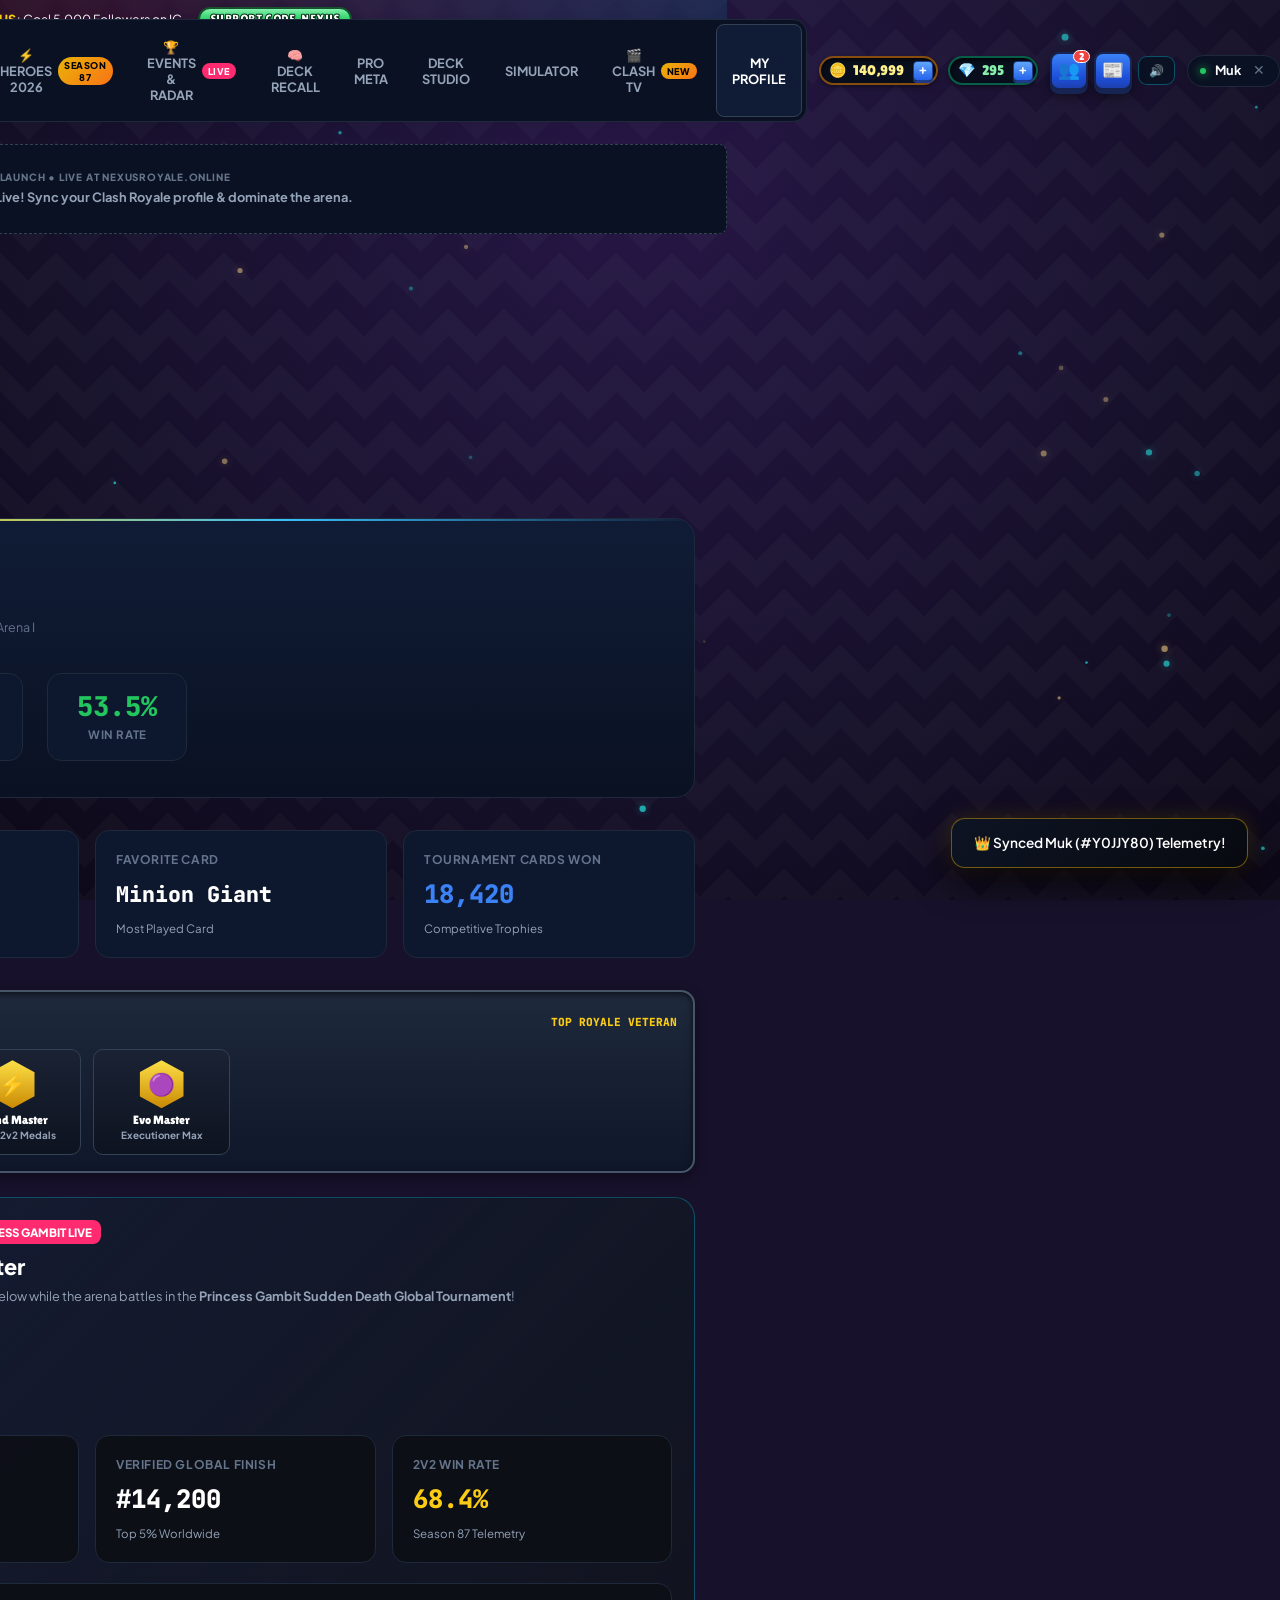
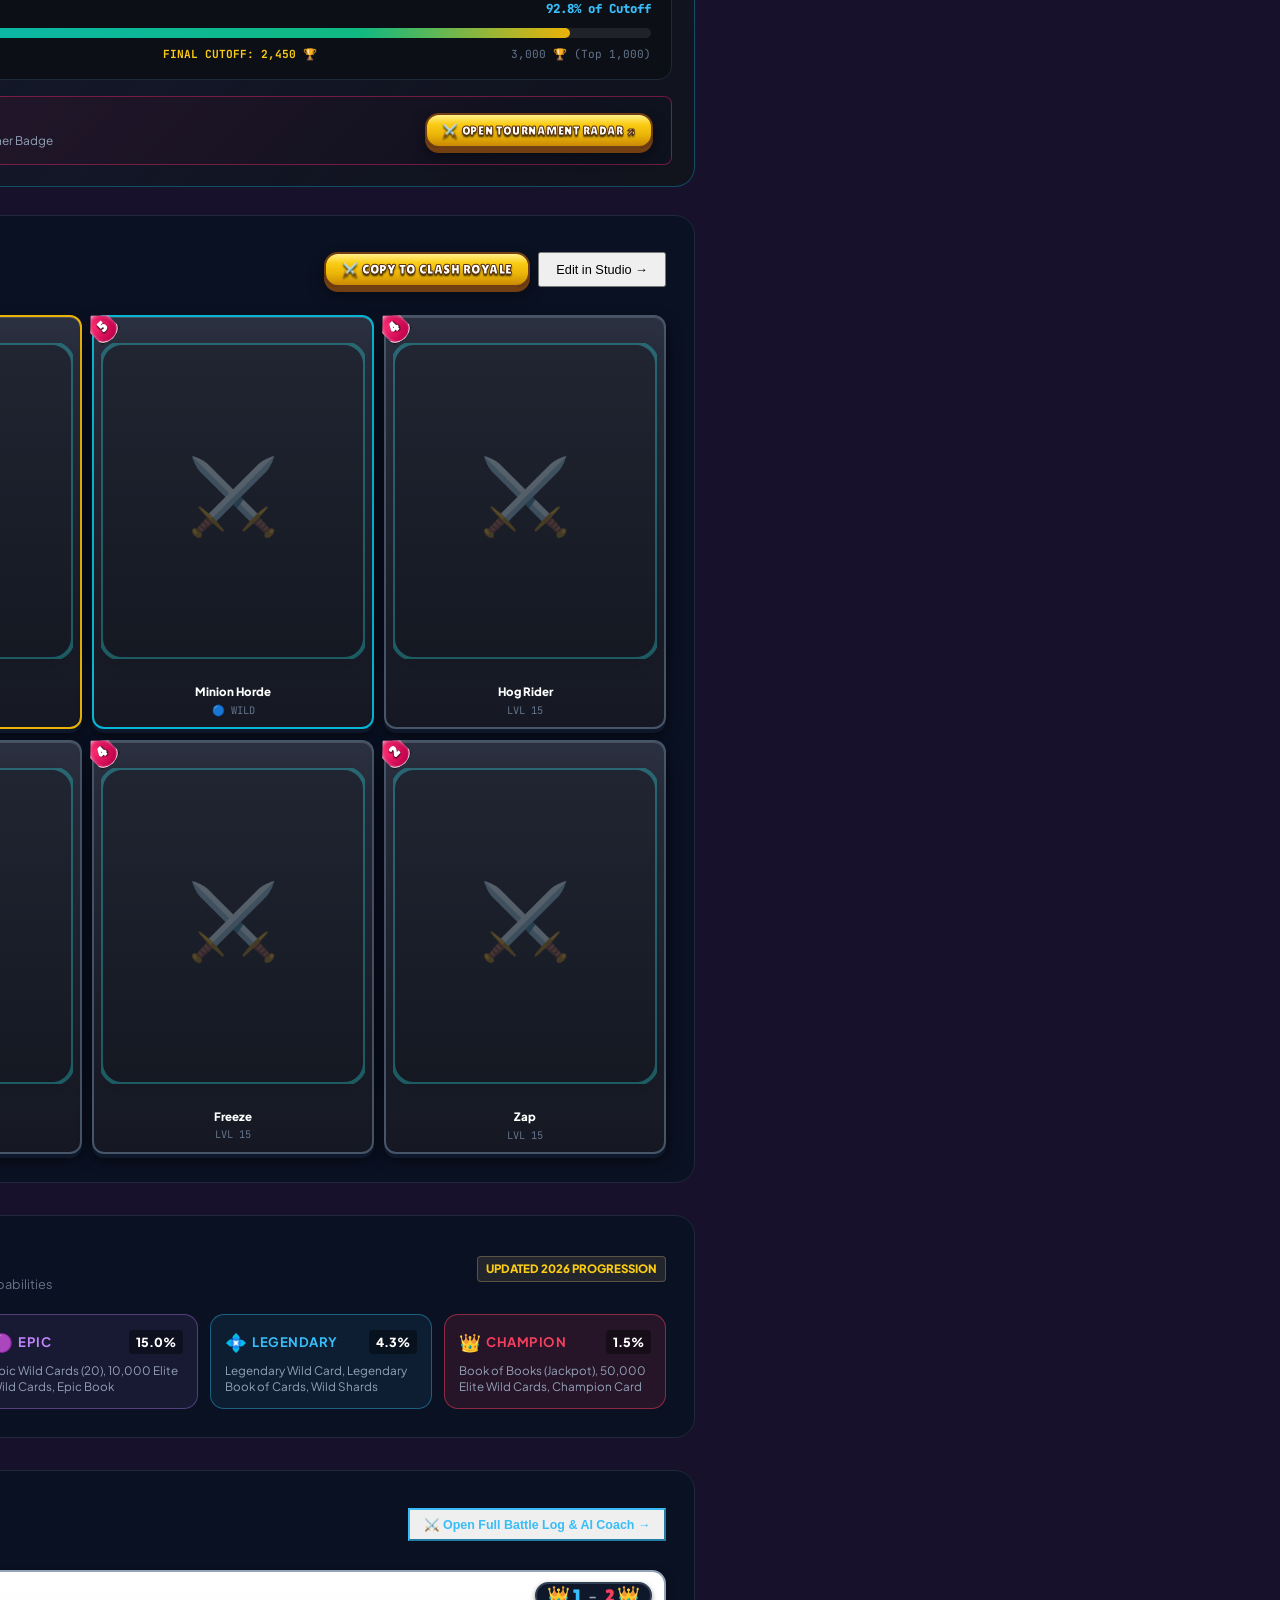
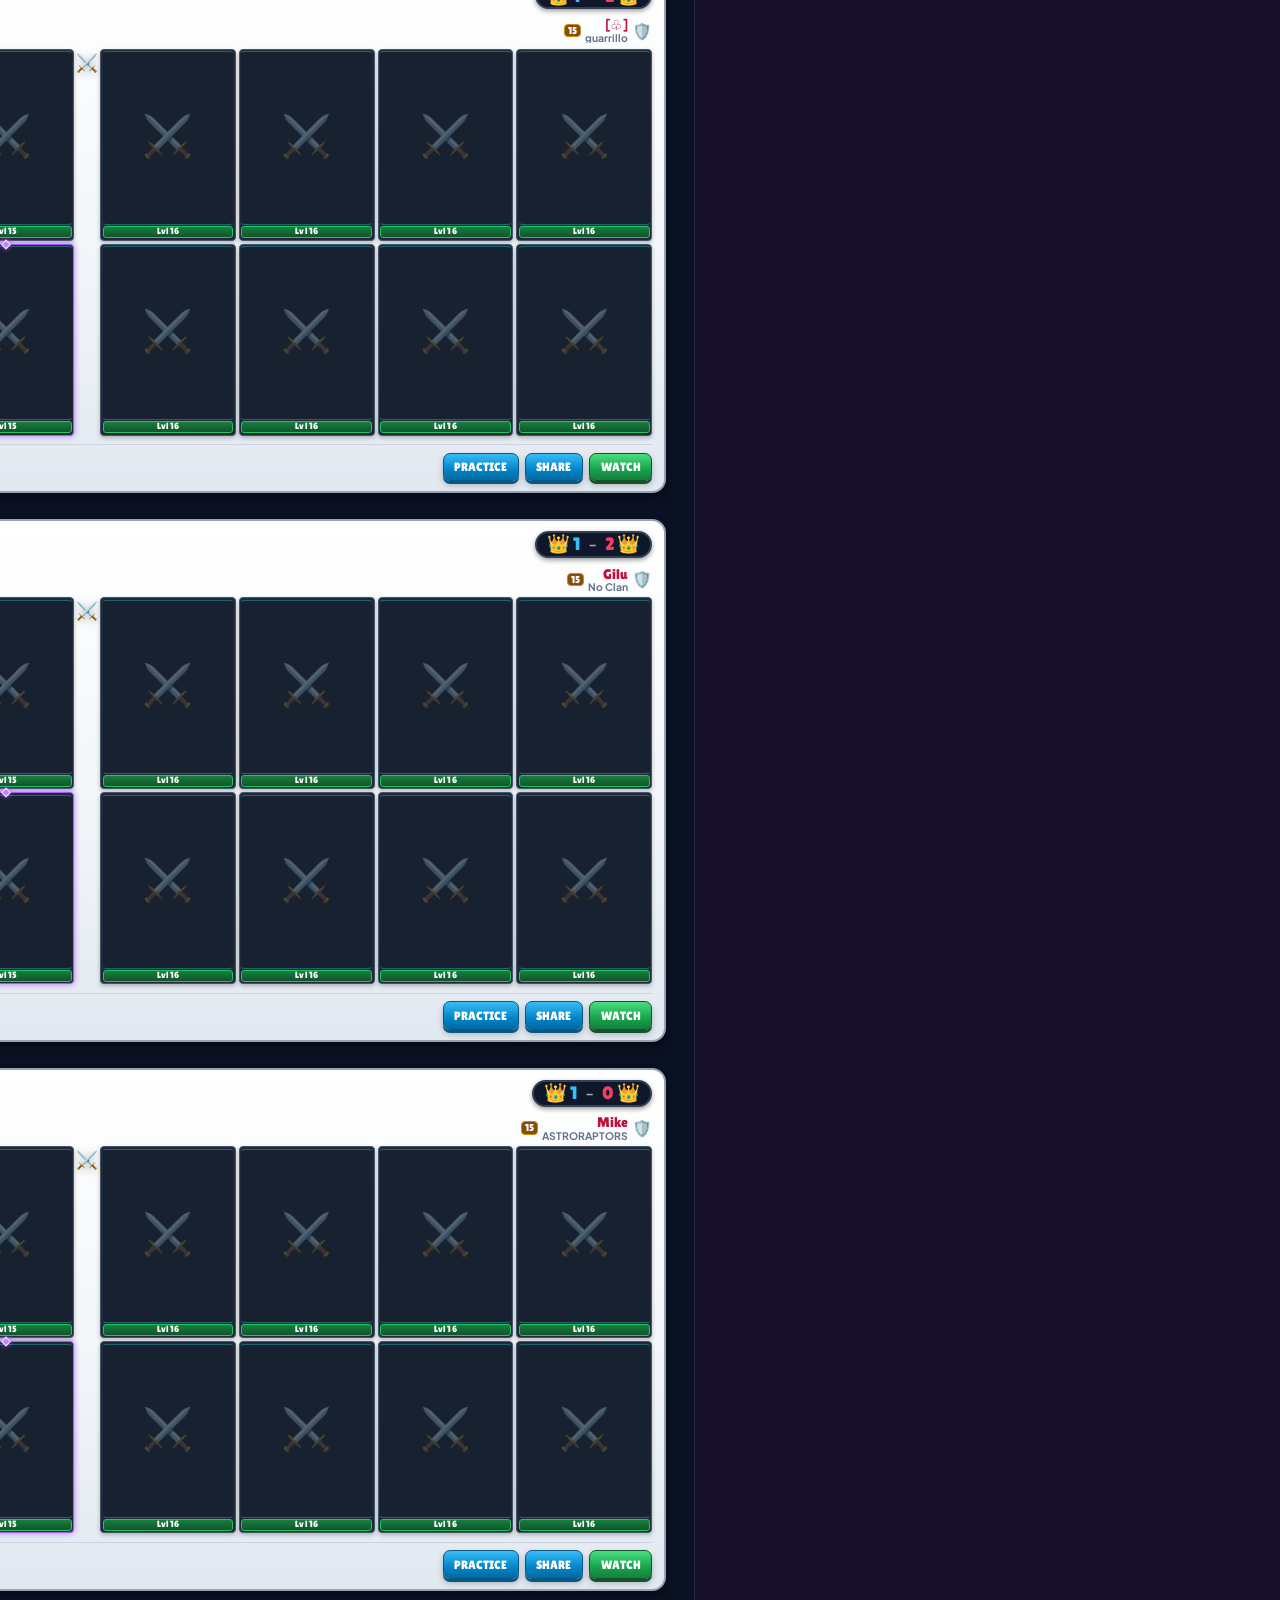
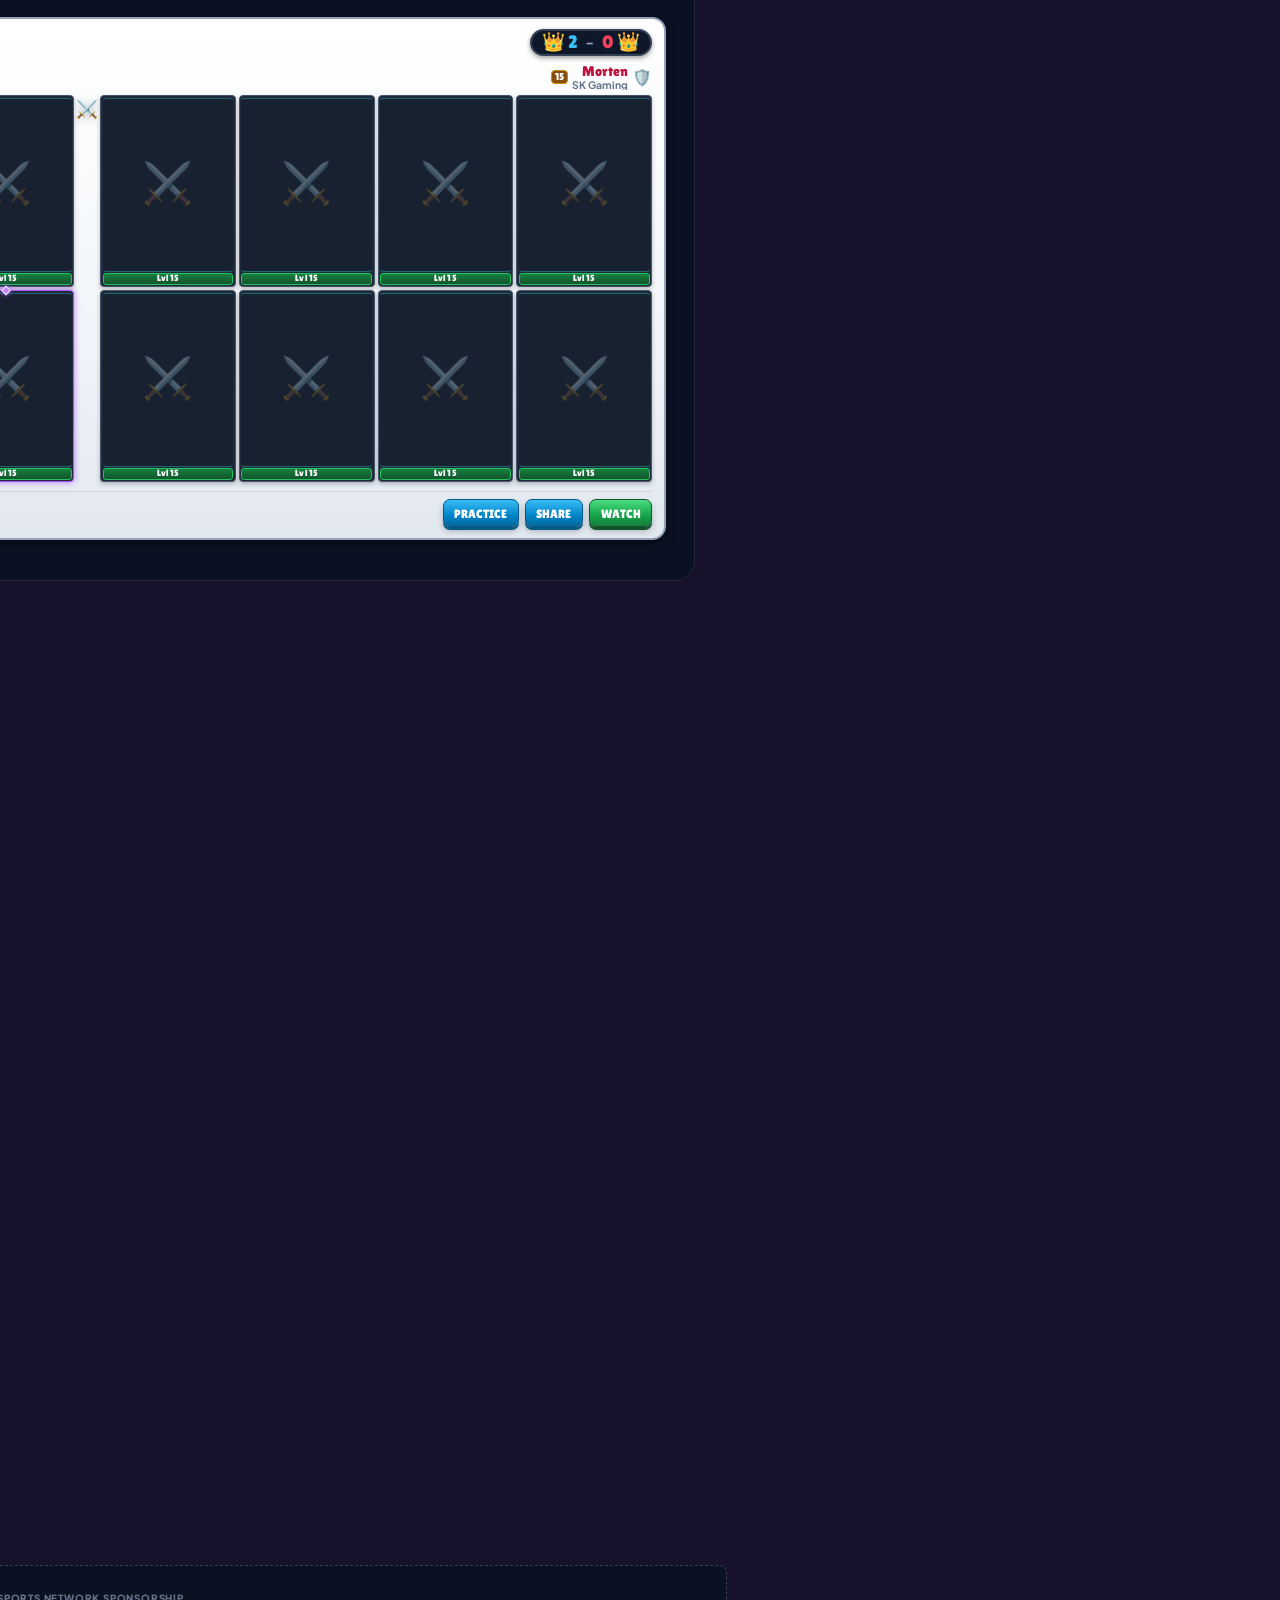
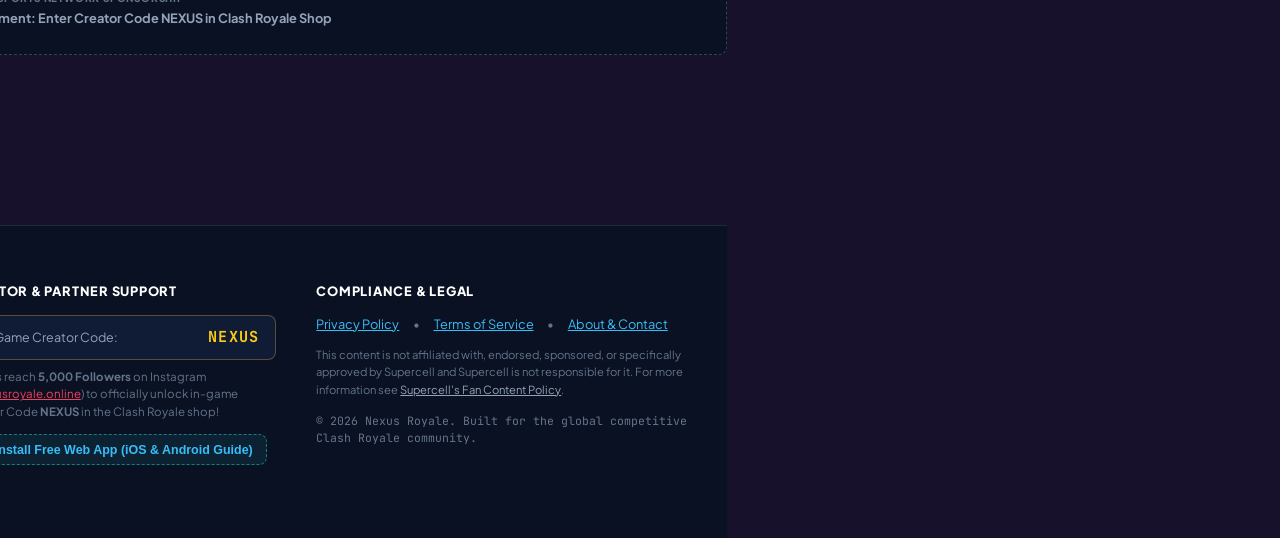
==== index.html @ fd47f488 "feat(events): update Season 87 post-2v2 league, live Princess Gambit Sudden Death tournament & Sept " ====
<!DOCTYPE html>
<html lang="en">
<head>
  <!-- ═══ Ezoic Privacy & Ad Scripts (must be first in <head>) ══════════════ -->
  <script data-cfasync="false" src="https://cmp.gatekeeperconsent.com/min.js"></script>
  <script data-cfasync="false" src="https://the.gatekeeperconsent.com/cmp.min.js"></script>
  <script async src="//www.ezojs.com/ezoic/sa.min.js"></script>
  <script>
    window.ezstandalone = window.ezstandalone || {};
    ezstandalone.cmd = ezstandalone.cmd || [];
  </script>
  <script src="//ezoicanalytics.com/analytics.js"></script>
  <!-- ═══════════════════════════════════════════════════════════════════════ -->

  <!-- Google Analytics 4 — G-M9Z694S6GT -->
  <script async src="https://www.googletagmanager.com/gtag/js?id=G-M9Z694S6GT"></script>
  <script>
    window.dataLayer = window.dataLayer || [];
    function gtag(){dataLayer.push(arguments);}
    gtag('js', new Date());
    gtag('config', 'G-M9Z694S6GT');
  </script>
  <!-- ─────────────────────────────────────────────────────────────────────── -->

  <meta charset="UTF-8">
  <meta name="viewport" content="width=device-width, initial-scale=1.0, maximum-scale=1.0, user-scalable=no, viewport-fit=cover">
  <title>Nexus Royale | Live Clash Royale Intelligence, 2026 Heroes & Esports Hub</title>
  <meta name="description" content="Nexus Royale is the pro Clash Royale intelligence platform. Direct Supercell live API sync, 2026 Heroes & Evolution slots, 1-tap in-game deck export, 2v2 League radar, and combat simulator.">
  <meta name="keywords" content="Clash Royale decks, best clash royale deck 2026, hero ice wizard, 2v2 clash royale, clash royale meta, copy deck clash royale, clash royale balance changes">
  <link rel="canonical" href="https://nexusroyale.online/">

  <!-- Open Graph & Social Cards -->
  <meta property="og:type" content="website">
  <meta property="og:url" content="https://nexusroyale.online/">
  <meta property="og:title" content="Nexus Royale | Pro Clash Royale Intelligence & Live Telemetry">
  <meta property="og:description" content="Direct Supercell API integration. Real-time career telemetry, 2026 Hero loadouts, 1-tap deck export, and competitive 2v2 radar.">
  <meta property="og:image" content="https://nexusroyale.online/nexus_crest_cyber.jpg">
  <meta name="twitter:card" content="summary_large_image">
  <meta name="twitter:title" content="Nexus Royale | Pro Clash Royale Intelligence">
  <meta name="twitter:description" content="Direct Supercell API telemetry, 2026 Hero abilities, and 1-tap deck exports.">
  <meta name="twitter:image" content="https://nexusroyale.online/nexus_crest_cyber.jpg">

  <!-- AI Crawler & LLM Metadata -->
  <link rel="help" href="https://nexusroyale.online/llms.txt" title="LLM Documentation">

  <!-- JSON-LD Structured Data for Google & AI Search Engines -->
  <script type="application/ld+json">
  {
    "@context": "https://schema.org",
    "@graph": [
      {
        "@type": "SoftwareApplication",
        "@id": "https://nexusroyale.online/#app",
        "name": "Nexus Royale",
        "url": "https://nexusroyale.online",
        "applicationCategory": "GameApplication",
        "operatingSystem": "iOS, Android, Windows, macOS, Web",
        "description": "Pro Clash Royale esports intelligence, direct Supercell API telemetry, 1-tap deck export, and 2026 Heroes meta analytics.",
        "offers": {
          "@type": "Offer",
          "price": "0",
          "priceCurrency": "USD"
        },
        "author": {
          "@type": "Organization",
          "name": "Nexus Royale",
          "url": "https://nexusroyale.online"
        }
      },
      {
        "@type": "WebSite",
        "@id": "https://nexusroyale.online/#website",
        "url": "https://nexusroyale.online",
        "name": "Nexus Royale",
        "description": "Live Clash Royale Intelligence, 2026 Heroes & Esports Hub"
      },
      {
        "@type": "FAQPage",
        "@id": "https://nexusroyale.online/#faq",
        "mainEntity": [
          {
            "@type": "Question",
            "name": "What is the best Clash Royale deck for Season 87?",
            "acceptedAnswer": {
              "@type": "Answer",
              "text": "The top-performing deck in Season 87 is the Hero Ice Wizard PEKKA Control deck piloted by Mohamed Light, holding a 58.6% win rate on the global Ultimate Champion leaderboard. It features Evo PEKKA, Hero Ice Wizard with 1-Elixir Frost Surge, and Wild Slot Knight."
            }
          },
          {
            "@type": "Question",
            "name": "How do you copy decks directly into Clash Royale?",
            "acceptedAnswer": {
              "@type": "Answer",
              "text": "Nexus Royale generates official Supercell deep links (clashroyale://copyDeck?deck=...). Clicking 'Copy to Clash Royale' on any deck launches the mobile game and slots the 8 cards directly into your chosen battle deck."
            }
          },
          {
            "@type": "Question",
            "name": "How do 2026 Hero slots and Evolution slots work?",
            "acceptedAnswer": {
              "@type": "Answer",
              "text": "Modern Clash Royale features 3 special deck slots: Slot 1 is dedicated to Evolution cards, Slot 2 is dedicated to Heroes with single-use deployable abilities, and Slot 3 is a flexible Wild Slot hosting either a 2nd Evolution or a 2nd Hero/Champion."
            }
          },
          {
            "@type": "Question",
            "name": "What are the Lucky Drop odds in Clash Royale?",
            "acceptedAnswer": {
              "@type": "Answer",
              "text": "Daily Lucky Drops have official upgrade odds of: Common 51.2%, Rare 28.0%, Epic 15.0%, Legendary 4.3%, and Champion 1.5% (which can award the Book of Books jackpot or 50,000 Elite Wild Cards)."
            }
          }
        ]
      }
    ]
  }
  </script>
  
  <!-- PWA & Mobile Web App Meta Tags -->
  <link rel="manifest" href="manifest.json">
  <meta name="mobile-web-app-capable" content="yes">
  <meta name="apple-mobile-web-app-capable" content="yes">
  <meta name="apple-mobile-web-app-status-bar-style" content="black-translucent">
  <meta name="apple-mobile-web-app-title" content="Nexus Royale">
  <meta name="application-name" content="Nexus Royale">
  <meta name="theme-color" content="#080A10">
  <meta name="msapplication-navbutton-color" content="#080A10">

  <!-- Icons -->
  <link rel="icon" type="image/png" sizes="192x192" href="icon-192.png">
  <link rel="icon" type="image/png" sizes="512x512" href="icon-512.png">
  <link rel="apple-touch-icon" sizes="180x180" href="apple-touch-icon.png">
  <link rel="shortcut icon" href="nexus_crest_cyber.jpg">

  <link rel="stylesheet" href="styles.css?v=20260918_cr_interfaceingame">
</head>
<body>

  <!-- Background Particle Canvas for Floating Elixir Droplets & Spark FX -->
  <canvas id="particles-canvas"></canvas>

  <!-- 1. Creator Code Monetization Banner -->
  <div class="creator-code-bar" id="creator-code-banner">
    <div class="creator-code-text">
      <span>💎 Road to Creator Code <span class="creator-highlight">NEXUS</span>: Goal 5,000 Followers on IG</span>
    </div>
    <button type="button" class="btn-copy-code" id="btn-copy-creator-code" title="View Creator Code Goal & Status">
      <span>SUPPORT CODE</span>
      <strong>NEXUS</strong>
    </button>
  </div>

  <!-- 2. Authentic Clash Royale In-Game Top Navigation Bar (1:1 with Client) -->
  <header class="top-nav cr-in-game-bar">
    <div class="brand-group" id="btn-brand">
      <div class="cr-trophy-cluster" id="top-trophy-btn" title="Seasonal Trophy Road & Rank">
        <div class="cr-ribbon-badge">👑</div>
        <div class="cr-trophy-number-pill" id="top-trophy-count">14,030</div>
      </div>
      <div class="brand-symbol">
        <img src="nexus_crest_cyber.jpg" alt="Nexus Royale Crest" class="brand-crest-img">
      </div>
      <div class="brand-text">NEXUS ROYALE</div>
    </div>

    <!-- Navigation Tabs -->
    <nav class="nav-links" id="main-nav-links">
      <a href="radar.html" target="_blank" class="nav-btn live-radar-top-btn" style="background: linear-gradient(180deg, #fde047 0%, #ca8a04 100%); color: #451a03; border: 1.5px solid #fff; box-shadow: 0 0 10px rgba(253, 224, 71, 0.5); text-decoration: none; font-weight: 900; display: inline-flex; align-items: center; gap: 0.35rem;">⚡ LIVE CO-PILOT <span class="hot-tag" style="background: #ff2a70; color: #fff;">RADAR</span></a>
      <button class="nav-btn" data-tab="battles" id="nav-btn-battles">⚔️ BATTLE LOG <span class="hot-tag">AI COACH</span></button>
      <button class="nav-btn" data-tab="heroes">⚡ HEROES 2026 <span class="hot-tag">SEASON 87</span></button>
      <button class="nav-btn" data-tab="radar" id="nav-btn-radar">🏆 EVENTS & RADAR <span class="hot-tag" style="background: #ff2a70; color: #fff;">LIVE</span></button>
      <button class="nav-btn" data-tab="recall">🧠 DECK RECALL</button>
      <button class="nav-btn" data-tab="meta">PRO META</button>
      <button class="nav-btn" data-tab="studio">DECK STUDIO</button>
      <button class="nav-btn" data-tab="simulator">SIMULATOR</button>
      <button class="nav-btn" data-tab="videos">🎬 CLASH TV <span class="hot-tag">NEW</span></button>
      <button class="nav-btn active" data-tab="account" id="nav-btn-account" style="display: none;">MY PROFILE</button>
    </nav>

    <!-- In-Game Currency Status Bar & Nav Actions (1:1 with Game Screenshots) -->
    <div class="nav-actions">
      <!-- Mobile Quick Access Live Co-Pilot Radar Button -->
      <a href="radar.html" class="cr-mobile-radar-btn" title="Open Live Second-Screen Co-Pilot Radar">
        ⚡ RADAR
      </a>

      <!-- Currency Status Pills -->
      <div class="cr-status-bar" id="cr-status-bar">
        <div class="cr-currency-pill gold" title="Live Gold Reserve">
          🪙 <span id="top-gold-count">140 999</span>
          <span class="cr-blue-plus">+</span>
        </div>
        <div class="cr-currency-pill gem" title="Clash Gems">
          💎 <span id="top-gem-count">295</span>
          <span class="cr-blue-plus">+</span>
        </div>
      </div>

      <!-- In-Game Utility Buttons Cluster (Screenshot 2: Friends, News, Menu) -->
      <div class="cr-util-cluster">
        <button type="button" class="cr-square-btn" id="btn-friends-nav" title="Social & Clan Radar" onclick="App.showView('radar'); App.updateNavButtons('radar');">
          👥<span class="badge-counter">2</span>
        </button>
        <button type="button" class="cr-square-btn" id="btn-news-nav" title="Clash TV & News" onclick="App.showView('videos'); App.updateNavButtons('videos');">
          📰
        </button>
        <button type="button" class="audio-toggle-btn on" id="btn-toggle-audio" title="Toggle Web Audio SFX" style="border-radius: 9px; padding: 0.4rem 0.6rem;">
          <span id="audio-icon">🔊</span>
        </button>
      </div>

      <div class="player-status-chip" id="user-status-chip" style="display: none;">
        <span class="status-dot"></span>
        <span id="chip-player-name">Muk</span>
        <button class="btn-switch-user" id="btn-switch-account" title="Switch Account">✕</button>
      </div>
    </div>
  </header>

  <!-- Top Esports Programmatic Ad Slot (NitroPay / Playwire 728x90) -->
  <div class="ad-slot-leaderboard">
    <div class="ad-label">Official Launch • Live at nexusroyale.online</div>
    <div class="ad-content-box">⚡ Nexus Royale is Officially Live! Sync your Clash Royale profile & dominate the arena.</div>
  </div>

  <!-- Main Application Canvas --\>
  <!-- ── Ezoic Ad: Top of Page ───────────────────────────────────────────── -->
  <div style="text-align:center;min-height:90px;margin:0 auto 0.5rem;">
    <script>
      ezstandalone.cmd.push(function () { ezstandalone.showAds({}); });
    </script>
  </div>
  <!-- ───────────────────────────────────────────────────────────────────── -->
  <main class="main-canvas">

    <!-- ======================================================== -->
    <!-- 1. HERO GATEWAY (3D INTERACTIVE CARD STAGE)              -->
    <!-- ======================================================== -->
    <section id="view-gateway">
      <div class="gateway-hero-layout">
        
        <!-- Left Hero Input Column -->
        <div class="gateway-hero-left">
          <div class="hero-pill-badge">⚡ OFFICIALLY LAUNCHED • Supercell Telemetry Gateway Live</div>
          <h1 class="hero-title">SYNC YOUR ROYALE IDENTITY.</h1>
          <p class="hero-sub">
            Direct real-time telemetry link into Supercell live servers. Inspect your actual career records, 2026 Hero & Evolution slots, active battle deck, 2v2 League ratings, and match history.
          </p>

          <!-- VIP Instant 1-Click Login -->
          <div class="vip-quick-connect-banner">
            <div class="vip-avatar">
              <img src="nexus_crest_cyber.jpg" alt="Nexus Royale Crest" class="vip-crest-img">
            </div>
            <div class="vip-info">
              <div class="vip-tag-row">
                <span class="vip-badge">VERIFIED CEO</span>
                <span class="vip-tag-text">#Y0JJY80</span>
              </div>
              <div class="vip-name">Muk • 14,000 🏆 <span class="vip-clan">(The Darkness)</span></div>
            </div>
            <button type="button" class="btn-vip-login" id="btn-quick-login-muk">
              <span>⚡ 1-Click Instant Login</span>
            </button>
          </div>

          <div style="font-size: 0.75rem; color: var(--text-muted); font-weight: 700; text-transform: uppercase; letter-spacing: 0.05em; margin-bottom: 0.6rem;">
            Or Connect Any Custom Player Tag:
          </div>

          <form id="search-form" class="tag-search-form">
            <span class="tag-prefix">#</span>
            <input type="text" id="input-tag" class="tag-input" placeholder="Y0JJY80" maxlength="12" required autofocus>
            <button type="submit" class="btn-primary-action" id="btn-sync">
              <span id="btn-sync-text">Sync Account</span>
            </button>
          </form>
          <div id="search-error" class="search-feedback-msg"></div>

          <!-- Quick Verified Active Player Tags -->
          <div class="verified-tags-box">
            <span class="verified-label">Quick Test Verified Accounts:</span>
            <div class="verified-pills-row">
              <button type="button" class="tag-pill-btn" data-tag="Y0JJY80">👑 Muk (#Y0JJY80) • 14,000 🏆</button>
              <button type="button" class="tag-pill-btn" data-tag="8UQP9G0">🏆 Mohamed Light (#8UQP9G0)</button>
              <button type="button" class="tag-pill-btn" data-tag="9R9UPGJCC">⚡ K3NGSL3Y (#9R9UPGJCC)</button>
              <button type="button" class="tag-pill-btn" data-tag="GLUJCQ9L">🛡️ JovanePJY (#GLUJCQ9L)</button>
            </div>
          </div>
        </div>

        <!-- Right: Interactive 3D Card Stage (Featuring 2026 Heroes!) -->
        <div class="card-stage-container">
          <div class="floating-hero-card" id="interactive-hero-card">
            <div class="card-stage-header">
              <div class="hero-card-elixir" id="stage-card-elixir">3</div>
              <div class="hero-card-rarity-pill" id="stage-card-rarity" style="background: rgba(234, 179, 8, 0.2); color: #facc15; border: 1px solid #eab308;">S-Tier Hero</div>
            </div>

            <div class="hero-card-img-wrap">
              <img id="stage-card-img" src="https://api-assets.clashroyale.com/cardheroes/300/W3dkw0HTw9n1jB-zbknY2w3wHuyuLxSRIAV5fUT1SEY.png" alt="Hero Ice Wizard" class="hero-card-img">
            </div>

            <div class="hero-card-footer">
              <div class="hero-card-title" id="stage-card-name">Hero Ice Wizard</div>
              <div class="hero-card-mechanic" id="stage-card-desc">❄️ Frost Surge (1⚡ Single-Use): 360° Blizzard Nova slows hitspeed 65%</div>
            </div>
          </div>

          <!-- Quick Switcher to Preview Latest 2026 Meta Heroes -->
          <div class="card-stage-switcher">
            <button type="button" class="stage-switch-pill active" data-showcase="icewizard">❄️ Hero Ice Wizard</button>
            <button type="button" class="stage-switch-pill" data-showcase="knight">🛡️ Hero Knight</button>
            <button type="button" class="stage-switch-pill" data-showcase="valkyrie">🌪️ Hero Valkyrie</button>
            <button type="button" class="stage-switch-pill" data-showcase="bossbandit">⚔️ Boss Bandit</button>
            <button type="button" class="stage-switch-pill" data-showcase="goblinstein">⚡ Goblinstein</button>
          </div>
        </div>

      </div>
    </section>
    <!-- ── Ezoic Ad Slot ────────────────────────────────────────────────────── -->
    <div style="text-align:center;min-height:90px;margin:1rem auto;">
      <script>
        ezstandalone.cmd.push(function () { ezstandalone.showAds({}); });
      </script>
    </div>
    <!-- ────────────────────────────────────────────────────────────────────── -->

    <!-- ======================================================== -->
    <!-- 2. PLAYER PROFILE & LIVE DASHBOARD                       -->
    <!-- ======================================================== -->
    <section id="view-account" style="display: none;">
      
      <!-- Player Hero Card -->
      <div class="player-hero-card">
        <div class="player-identity-left">
          <div class="player-avatar-shield">👑</div>
          <div>
            <h1 class="player-name-h1" id="profile-name">Muk</h1>
            <div class="player-meta-badges">
              <span class="tag-badge" id="profile-tag">#Y0JJY80</span>
              <span class="clan-badge">Clan: <strong id="profile-clan" style="color: #fff;">The Darkness</strong></span>
              <span class="level-badge" id="profile-level">LEVEL 81</span>
              <span id="profile-arena" style="font-size: 0.78rem; color: var(--text-muted);">Spirit Square</span>
            </div>
          </div>
        </div>

        <div class="player-stats-right">
          <div class="stat-metric-cell">
            <div class="stat-cell-val" id="profile-trophies" style="color: var(--gold);">14,030</div>
            <div class="stat-cell-label">Seasonal Trophies</div>
          </div>
          <div class="stat-metric-cell">
            <div class="stat-cell-val" id="profile-2v2-trophies" style="color: var(--cyan);">2,216</div>
            <div class="stat-cell-label">2v2 League 🏆</div>
          </div>
          <div class="stat-metric-cell">
            <div class="stat-cell-val" id="profile-best-trophies">14,060</div>
            <div class="stat-cell-label">Peak Trophies</div>
          </div>
          <div class="stat-metric-cell">
            <div class="stat-cell-val" id="profile-winrate" style="color: var(--win);">53.5%</div>
            <div class="stat-cell-label">Win Rate</div>
          </div>
        </div>
      </div>

      <!-- Career KPI Matrix -->
      <div class="career-kpi-grid">
        <div class="kpi-card">
          <div class="kpi-label">Total Battles Won</div>
          <div class="kpi-value" id="kpi-wins" style="color: var(--win);">17,056</div>
          <div class="kpi-sub" id="kpi-total-games">31,852 Recorded Matches</div>
        </div>
        <div class="kpi-card">
          <div class="kpi-label">Three Crown Knockouts</div>
          <div class="kpi-value" id="kpi-three-crowns" style="color: var(--gold);">4,834</div>
          <div class="kpi-sub">Dominant Finish Rate</div>
        </div>
        <div class="kpi-card">
          <div class="kpi-label">Favorite Card</div>
          <div class="kpi-value" id="kpi-fav-card" style="font-size: 1.35rem; color: #fff;">Minion Horde</div>
          <div class="kpi-sub">Most Played Card</div>
        </div>
        <div class="kpi-card">
          <div class="kpi-label">Tournament Cards Won</div>
          <div class="kpi-value" id="kpi-tourney-cards" style="color: var(--blue);">18,420</div>
          <div class="kpi-sub">Competitive Trophies</div>
        </div>
      </div>

      <!-- In-Game Badges Shelf (Interface In Game: clash-royale-badges) -->
      <div class="cr-badges-shelf">
        <div style="display: flex; justify-content: space-between; align-items: center; flex-wrap: wrap; gap: 0.5rem;">
          <div style="display: flex; align-items: center; gap: 0.5rem;">
            <span style="font-size: 1.2rem;">🛡️</span>
            <span style="font-family: var(--font-clash); font-size: 1.1rem; color: #fff;">CAREER BADGES</span>
          </div>
          <span style="font-size: 0.7rem; color: var(--gold); font-weight: 800; font-family: var(--font-mono);">TOP ROYALE VETERAN</span>
        </div>
        <div class="cr-badges-grid" id="profile-badges-grid">
          <div class="cr-badge-item">
            <div class="cr-badge-shield">⚔️</div>
            <div class="cr-badge-title">12 Wins</div>
            <div class="cr-badge-sub">Classic Challenge</div>
          </div>
          <div class="cr-badge-item">
            <div class="cr-badge-shield">🏆</div>
            <div class="cr-badge-title">14,030</div>
            <div class="cr-badge-sub">Trophy Road</div>
          </div>
          <div class="cr-badge-item">
            <div class="cr-badge-shield">👑</div>
            <div class="cr-badge-title">8 Years</div>
            <div class="cr-badge-sub">Played Since 2018</div>
          </div>
          <div class="cr-badge-item">
            <div class="cr-badge-shield">⚡</div>
            <div class="cr-badge-title">Grand Master</div>
            <div class="cr-badge-sub">2,273 2v2 Medals</div>
          </div>
          <div class="cr-badge-item">
            <div class="cr-badge-shield">🟣</div>
            <div class="cr-badge-title">Evo Master</div>
            <div class="cr-badge-sub">Executioner Max</div>
          </div>
        </div>
      </div>
      <div class="section-panel" id="section-2v2-tracker" style="padding: 1.35rem; border: 1px solid rgba(6, 182, 212, 0.35); background: linear-gradient(135deg, rgba(6, 182, 212, 0.08) 0%, rgba(17, 19, 28, 0.95) 100%); margin-bottom: 1.75rem;">
        <div style="display: flex; justify-content: space-between; align-items: flex-start; flex-wrap: wrap; gap: 1rem; margin-bottom: 1.25rem;">
          <div>
            <div style="display: flex; align-items: center; gap: 0.5rem; margin-bottom: 0.35rem; flex-wrap: wrap;">
              <span style="font-size: 0.72rem; font-weight: 800; background: rgba(148, 163, 184, 0.2); color: #cbd5e1; border: 1px solid #475569; padding: 0.2rem 0.6rem; border-radius: var(--radius-sm);">⚡ 2v2 LEAGUE SEASON 87 CONCLUDED</span>
              <span id="badge-2v2-status" style="font-size: 0.72rem; font-weight: 800; background: rgba(234, 179, 8, 0.15); color: var(--gold); border: 1px solid var(--gold); padding: 0.2rem 0.6rem; border-radius: var(--radius-sm);">FINAL STANDING VERIFIED</span>
              <span style="font-size: 0.72rem; font-weight: 800; background: #ff2a70; color: #fff; padding: 0.2rem 0.6rem; border-radius: var(--radius-sm); animation: pulse-badge 2s infinite ease-in-out;">👑 PRINCESS GAMBIT LIVE</span>
            </div>
            <h2 style="font-size: 1.35rem; font-weight: 900; color: #fff; margin-bottom: 0.25rem;">Season 87 Final Rank & Active Tournament Center</h2>
            <p style="font-size: 0.8rem; color: var(--text-secondary);">The 2v2 Competitive League concluded on Sept 21. Your official rating is archived below while the arena battles in the <strong>Princess Gambit Sudden Death Global Tournament</strong>!</p>
          </div>
          <div style="text-align: right; background: rgba(13, 15, 22, 0.8); border: 1px solid var(--border-subtle); padding: 0.75rem 1.25rem; border-radius: var(--radius-md);">
            <div style="font-size: 0.7rem; color: var(--text-muted); text-transform: uppercase; font-weight: 700; letter-spacing: 0.05em;">Final Season 87 Cutoff</div>
            <div style="font-size: 1.35rem; font-weight: 900; color: var(--gold);" id="cutoff-2v2-val">2,450 🏆</div>
            <div style="font-size: 0.72rem; color: var(--text-muted);">Top 10,000 Locked Cutoff</div>
          </div>
        </div>

        <!-- 2v2 Metric Tiles Grid -->
        <div style="display: grid; grid-template-columns: repeat(auto-fit, minmax(160px, 1fr)); gap: 1rem; margin-bottom: 1.25rem;">
          <div class="kpi-card" style="margin: 0; background: rgba(13, 15, 22, 0.9);">
            <div class="kpi-label">Your Final 2v2 Rating</div>
            <div class="kpi-value" id="val-2v2-rating" style="color: var(--cyan); font-size: 1.6rem;">2,273</div>
            <div class="kpi-sub" id="sub-2v2-tier">Grand Master II</div>
          </div>
          <div class="kpi-card" style="margin: 0; background: rgba(13, 15, 22, 0.9);">
            <div class="kpi-label">Distance to Cutoff</div>
            <div class="kpi-value" id="val-2v2-needed" style="color: var(--gold); font-size: 1.6rem;">+177 🏆</div>
            <div class="kpi-sub" id="val-2v2-wins-needed">Final Locked Margin</div>
          </div>
          <div class="kpi-card" style="margin: 0; background: rgba(13, 15, 22, 0.9);">
            <div class="kpi-label">Verified Global Finish</div>
            <div class="kpi-value" id="val-2v2-projected-rank" style="color: #fff; font-size: 1.6rem;">#14,200</div>
            <div class="kpi-sub">Top 5% Worldwide</div>
          </div>
          <div class="kpi-card" style="margin: 0; background: rgba(13, 15, 22, 0.9);">
            <div class="kpi-label">2v2 Win Rate</div>
            <div class="kpi-value" id="val-2v2-winrate" style="color: var(--gold); font-size: 1.6rem;">68.4%</div>
            <div class="kpi-sub">Season 87 Telemetry</div>
          </div>
        </div>

        <!-- Visual Distance to Top 10k Progress Bar -->
        <div style="background: rgba(13, 15, 22, 0.9); border: 1px solid var(--border-subtle); border-radius: var(--radius-md); padding: 1rem 1.25rem; margin-bottom: 1rem;">
          <div style="display: flex; justify-content: space-between; align-items: center; margin-bottom: 0.6rem; font-size: 0.78rem;">
            <span style="font-weight: 700; color: #fff;">Season 87 2v2 Finish vs. Top 10,000 Threshold</span>
            <span id="bar-2v2-pct" style="font-family: var(--font-mono); color: var(--cyan); font-weight: 800;">92.8% of Cutoff</span>
          </div>
          <div style="width: 100%; height: 10px; background: rgba(255, 255, 255, 0.08); border-radius: 999px; overflow: hidden; position: relative;">
            <div id="bar-2v2-fill" style="width: 92.8%; height: 100%; background: linear-gradient(90deg, #06b6d4 0%, #10b981 80%, #eab308 100%); border-radius: 999px; transition: width 0.8s ease;"></div>
          </div>
          <div style="display: flex; justify-content: space-between; margin-top: 0.5rem; font-size: 0.7rem; color: var(--text-muted); font-family: var(--font-mono);">
            <span>2,000 🏆 (Master)</span>
            <span style="color: var(--cyan); font-weight: 700;" id="marker-2v2-current">MUK FINAL: 2,273 🏆</span>
            <span style="color: var(--gold); font-weight: 700;">FINAL CUTOFF: 2,450 🏆</span>
            <span>3,000 🏆 (Top 1,000)</span>
          </div>
        </div>

        <!-- Live Tournament Quick Action Banner -->
        <div style="background: linear-gradient(135deg, rgba(255, 42, 112, 0.12) 0%, rgba(13, 18, 31, 0.95) 100%); border: 1px solid rgba(255, 42, 112, 0.4); border-radius: var(--radius-sm); padding: 0.85rem 1.15rem; font-size: 0.82rem; color: #fff; display: flex; align-items: center; justify-content: space-between; flex-wrap: wrap; gap: 0.75rem;">
          <div style="display: flex; align-items: center; gap: 0.65rem;">
            <span style="font-size: 1.4rem;">👑</span>
            <div>
              <strong style="color: #f43f5e; display: block;">Princess Gambit Global Tournament Live (Sept 21–26)</strong>
              <span style="font-size: 0.74rem; color: var(--text-secondary);">Sudden Death Mode • Level 11 Capped • Compete for Top 10,000 Global Finisher Badge</span>
            </div>
          </div>
          <button type="button" class="btn-primary-action" onclick="App.showView('radar'); App.updateNavButtons('radar'); if (typeof App.switchEventTab === 'function') App.switchEventTab('gambit');" style="font-size: 0.78rem; padding: 0.45rem 0.95rem; background: linear-gradient(135deg, #ff2a70 0%, #ca8a04 100%); color: #fff; font-weight: 800; border: none; border-radius: 6px; cursor: pointer;">
            ⚔️ Open Tournament Radar ↗
          </button>
        </div>
      </div>

      <!-- Live Active Battle Deck Section -->
      <div class="section-panel">
        <div class="section-head">
          <div>
            <h2 class="section-title">Current Active Battle Deck</h2>
            <div class="section-subtitle" id="deck-stats-line">Average Elixir: 4.1 • 2026 Special Slots Aligned</div>
          </div>
          <div style="display: flex; gap: 0.5rem; flex-wrap: wrap;">
            <button type="button" class="btn-primary-action" id="btn-copy-active-deck" style="padding: 0.5rem 1rem; font-size: 0.8rem; background: linear-gradient(135deg, var(--cyan) 0%, var(--gold) 100%); color: #080a10; font-weight: 800;">
              ⚔️ Copy to Clash Royale
            </button>
            <button type="button" class="btn-secondary" id="btn-edit-deck" style="padding: 0.5rem 1rem; font-size: 0.8rem;">
              Edit in Studio →
            </button>
          </div>
        </div>

        <div class="deck-eight-grid" id="profile-deck-grid">
          <!-- Populated from Live API -->
        </div>
      </div>

      <!-- Modern Lucky Drop & Mystery Box Intelligence Section (Replacing Legacy Chests) -->
      <div class="section-panel">
        <div class="section-head" style="display: flex; justify-content: space-between; align-items: center; flex-wrap: wrap; gap: 0.5rem;">
          <div>
            <h2 class="section-title">Daily Lucky Drop & Mystery Box Tiers</h2>
            <div class="section-subtitle">Supercell's modern reward system: Tap progression, upgrade odds & jackpot probabilities</div>
          </div>
          <span style="font-size: 0.72rem; font-weight: 800; color: var(--gold); background: rgba(216,184,120,0.12); border: 1px solid rgba(216,184,120,0.3); padding: 0.2rem 0.5rem; border-radius: 4px;">
            UPDATED 2026 PROGRESSION
          </span>
        </div>

        <div class="lucky-drops-grid" id="profile-lucky-drops-grid">
          <!-- Populated by App.renderLuckyDrops() -->
        </div>
      </div>

      <!-- Live Recent Battle History Section -->
      <div class="section-panel">
        <div class="section-head" style="display: flex; justify-content: space-between; align-items: center; width: 100%; flex-wrap: wrap; gap: 0.75rem;">
          <div>
            <h2 class="section-title">Recent Battle Log Stream (1v1 & 2v2)</h2>
            <div class="section-subtitle">Real match telemetry, crowns, deck matchups, and copy options</div>
          </div>
          <button type="button" class="btn-secondary" id="btn-goto-full-battles" style="font-size: 0.78rem; font-weight: 800; border-color: var(--cyan); color: var(--cyan); padding: 0.45rem 0.85rem;">
            ⚔️ Open Full Battle Log & AI Coach →
          </button>
        </div>

        <div class="battles-feed" id="profile-battles-feed">
          <!-- Populated from Live API -->
        </div>
      </div>

    </section>

    <!-- ======================================================== -->
    <!-- ── Ezoic Ad: Mid-Page ──────────────────────────────────── -->
    <div style="text-align:center;min-height:90px;margin:1.5rem auto;">
      <script>
        ezstandalone.cmd.push(function () { ezstandalone.showAds({}); });
      </script>
    </div>
    <!-- ─────────────────────────────────────────────────────────── -->
    <!-- 2.5 BATTLE LOG & AI MATCH ANALYZER (DECK AI ENGINE)       -->
    <!-- ======================================================== -->
    <section id="view-battles" style="display: none;">
      <div class="cr-phone-stage">
        
        <!-- In-Game Battle Log Modal Sheet (1:1 Screenshot 3 Replication) -->
        <div class="cr-modal-sheet">
          <div class="cr-modal-header">
            <div class="cr-modal-title">Battle Log</div>
            <button type="button" class="cr-modal-close-btn" id="btn-close-battles-view" title="Close Battle Log">✖</button>
          </div>

          <!-- Hanging Stone Tabs: Battles | Tournaments -->
          <div class="cr-stone-tabs-row" id="battle-log-stone-tabs">
            <button type="button" class="cr-stone-tab active" data-subtab="battles">Battles</button>
            <button type="button" class="cr-stone-tab" data-subtab="tournaments">Tournaments</button>
          </div>

          <!-- Filter Controls & Deck AI Toggle Bar -->
          <div style="display: flex; justify-content: space-between; align-items: center; margin: 0.35rem 0.25rem 0.65rem; flex-wrap: wrap; gap: 0.4rem;">
            <div class="hero-filter-tabs" id="battle-filters" style="margin: 0;">
              <button type="button" class="filter-btn-hero active" data-battle-filter="all">All</button>
              <button type="button" class="filter-btn-hero" data-battle-filter="win">👑 Wins</button>
              <button type="button" class="filter-btn-hero" data-battle-filter="loss">⚠️ Losses</button>
              <button type="button" class="filter-btn-hero" data-battle-filter="1v1">1v1</button>
              <button type="button" class="filter-btn-hero" data-battle-filter="2v2">2v2</button>
            </div>
            <button type="button" id="btn-toggle-deckai-telemetry" style="background: rgba(15,23,42,0.9); border: 1.5px solid #38bdf8; color: #38bdf8; font-family: var(--font-clash); font-size: 0.72rem; padding: 4px 9px; border-radius: 6px; cursor: pointer; display: flex; align-items: center; gap: 3px;">
              <span>⚡</span> DECK AI
            </button>
          </div>

          <!-- Collapsible Deck AI Telemetry Drawer (KPIs + Matrix + Swaps) -->
          <div id="deckai-telemetry-drawer" style="display: none; background: rgba(15, 23, 42, 0.95); border: 1.5px solid rgba(56, 189, 248, 0.4); border-radius: 12px; padding: 0.85rem; margin-bottom: 0.75rem;">
            <!-- Overall Performance KPI Card -->
            <div style="display: flex; gap: 0.5rem; justify-content: space-between; margin-bottom: 0.75rem;">
              <div style="background: rgba(8, 10, 16, 0.8); border: 1px solid var(--border-subtle); border-radius: 8px; padding: 0.5rem; text-align: center; flex: 1;">
                <div style="font-size: 0.62rem; color: var(--text-muted); font-weight: 800; text-transform: uppercase;">Win Rate</div>
                <div style="font-size: 1.15rem; font-weight: 900; color: var(--win); font-family: var(--font-mono);" id="battles-kpi-winrate">71.4%</div>
                <div style="font-size: 0.6rem; color: var(--text-muted);">5W - 2L</div>
              </div>
              <div style="background: rgba(8, 10, 16, 0.8); border: 1px solid var(--border-subtle); border-radius: 8px; padding: 0.5rem; text-align: center; flex: 1;">
                <div style="font-size: 0.62rem; color: var(--text-muted); font-weight: 800; text-transform: uppercase;">AI Score</div>
                <div style="font-size: 1.15rem; font-weight: 900; color: var(--gold); font-family: var(--font-mono);">0.88</div>
                <div style="font-size: 0.6rem; color: var(--cyan);">God Tier</div>
              </div>
              <div style="background: rgba(8, 10, 16, 0.8); border: 1px solid var(--border-subtle); border-radius: 8px; padding: 0.5rem; text-align: center; flex: 1;">
                <div style="font-size: 0.62rem; color: var(--text-muted); font-weight: 800; text-transform: uppercase;">Avg Elixir</div>
                <div style="font-size: 1.15rem; font-weight: 900; color: var(--cyan); font-family: var(--font-mono);">3.4</div>
                <div style="font-size: 0.6rem; color: var(--text-muted);">9s Cycle</div>
              </div>
            </div>

            <!-- Deck AI Diagnostic Matrix -->
            <div style="font-size: 0.72rem; font-weight: 800; color: var(--gold); margin-bottom: 0.5rem; text-transform: uppercase; letter-spacing: 0.05em;">
              🧠 DECK AI DIAGNOSTIC MATRIX
            </div>
            <div class="deckai-metrics-grid" style="grid-template-columns: 1fr 1fr; gap: 0.4rem;">
              <div class="deckai-metric-item">
                <div class="deckai-metric-label"><span>Win Rate Expected</span><strong>71.4%</strong></div>
                <div class="deckai-metric-bar"><div class="fill-win" style="width: 71.4%;"></div></div>
              </div>
              <div class="deckai-metric-item">
                <div class="deckai-metric-label"><span>Synergy Score</span><strong>0.88</strong></div>
                <div class="deckai-metric-bar"><div class="fill-gold" style="width: 88%;"></div></div>
              </div>
              <div class="deckai-metric-item">
                <div class="deckai-metric-label"><span>Elixir Average</span><strong>3.4</strong></div>
                <div class="deckai-metric-bar"><div class="fill-cyan" style="width: 68%;"></div></div>
              </div>
              <div class="deckai-metric-item">
                <div class="deckai-metric-label"><span>Fast Cycle</span><strong>9 Elixir</strong></div>
                <div class="deckai-metric-bar"><div class="fill-cyan" style="width: 75%;"></div></div>
              </div>
            </div>

            <!-- Deck AI Card Swap Suggestions -->
            <div style="margin-top: 0.65rem; background: rgba(8, 10, 16, 0.6); border: 1px solid rgba(216, 184, 120, 0.25); border-radius: 8px; padding: 0.65rem;">
              <div style="font-size: 0.68rem; font-weight: 800; color: var(--gold); margin-bottom: 0.45rem; text-transform: uppercase;">
                💡 AI COACH CARD SWAP RECOMMENDATIONS
              </div>
              <div class="deckai-swaps-row" style="flex-direction: column; gap: 0.4rem;">
                <div class="deckai-swap-item">
                  <div class="deckai-swap-cards">
                    <span class="swap-out">Zap</span>
                    <span class="swap-arrow">➔</span>
                    <span class="swap-in">The Log</span>
                  </div>
                  <div class="deckai-swap-meta">
                    <span class="swap-impact">+3.8% Win Rate</span>
                    <span class="swap-reason">Neutralizes Goblin Barrel & Princess chip</span>
                  </div>
                </div>
                <div class="deckai-swap-item">
                  <div class="deckai-swap-cards">
                    <span class="swap-out">Fireball</span>
                    <span class="swap-arrow">➔</span>
                    <span class="swap-in">Poison</span>
                  </div>
                  <div class="deckai-swap-meta">
                    <span class="swap-impact">+4.2% Control</span>
                    <span class="swap-reason">Denies Graveyard, Drill & swarm pushes</span>
                  </div>
                </div>
              </div>
            </div>
          </div>

          <!-- Tournament Empty State Tab Placeholder -->
          <div id="tournaments-empty-view" style="display: none; padding: 2.5rem 1rem; text-align: center; color: #94a3b8; font-family: var(--font-clash);">
            <div style="font-size: 2rem; margin-bottom: 0.5rem;">🏆</div>
            <div style="font-size: 1rem; color: #fff;">No Tournaments Active</div>
            <div style="font-size: 0.75rem; font-family: var(--font-sans); color: #64748b; margin-top: 0.25rem;">
              Season 87 Global Tournaments and Special Challenges will appear here.
            </div>
          </div>

          <!-- Battle Cards Stream (2x4 Deck Matrix vs Opponent) -->
          <div class="battles-feed deckai-battles-stream" id="battles-stream-container">
            <!-- Rendered via App.renderBattleStream() -->
          </div>

        </div>
      </div>
    </section>
    <!-- ── Ezoic Ad Slot ────────────────────────────────────────────────────── -->
    <div style="text-align:center;min-height:90px;margin:1rem auto;">
      <script>
        ezstandalone.cmd.push(function () { ezstandalone.showAds({}); });
      </script>
    </div>
    <!-- ────────────────────────────────────────────────────────────────────── -->

    <!-- ======================================================== -->
    <!-- 3. 2026 CLASH ROYALE HEROES & ABILITIES SYSTEM           -->
    <!-- ======================================================== -->
    <section id="view-heroes" style="display: none;">
      
      <!-- System Architecture Explainer Banner -->
      <div class="heroes-banner">
        <div style="display: flex; justify-content: space-between; align-items: flex-start; flex-wrap: wrap; gap: 1rem;">
          <div>
            <div class="hero-pill-badge" style="margin-bottom: 0.75rem;">⚡ Official 2026 Competitive System</div>
            <h2 style="font-size: 1.85rem; font-weight: 900; color: #fff; margin-bottom: 0.5rem;">CLASH ROYALE HEROES ARCHITECTURE</h2>
            <p style="color: var(--text-secondary); font-size: 0.88rem; max-width: 780px; line-height: 1.6;">
              In 2026, Supercell introduced <strong>Heroes</strong> as a feature rarity alongside the <strong>3-Special-Slot Deck Architecture</strong>. Base cards placed into dedicated Hero slots unlock high-impact, manually activated battle abilities with authentic golden crown auras.
            </p>
          </div>
          <div style="background: rgba(234, 179, 8, 0.15); border: 1px solid #eab308; border-radius: var(--radius-md); padding: 0.85rem 1.25rem; text-align: right;">
            <div style="font-size: 0.72rem; color: var(--gold); font-weight: 800; letter-spacing: 0.05em; text-transform: uppercase;">Current Meta</div>
            <div style="font-size: 1.2rem; font-weight: 900; color: #fff;">Season 87 (September 2026)</div>
            <div style="font-size: 0.75rem; color: var(--text-muted);">Featuring Hero Ice Wizard</div>
          </div>
        </div>

        <div class="mechanics-grid-3">
          <div class="mech-card gold-border">
            <div class="mech-title">
              <span>👑</span> Feature Rarity vs Champions
            </div>
            <div class="mech-desc">
              <strong>Champions</strong> (e.g. Boss Bandit, Goblinstein) are native card rarities. <strong>Heroes</strong> are regular base cards (e.g. Knight, Ice Wizard, Valkyrie) that gain active manual abilities when assigned to your deck's Hero Slot.
            </div>
          </div>

          <div class="mech-card cyan-border">
            <div class="mech-title">
              <span>🪙</span> Arena 5 & Hero Coins
            </div>
            <div class="mech-desc">
              Unlocked immediately at <strong>Arena 5</strong>. Players use deterministic <strong>Hero Coins</strong> (capped at 200). Any overflow automatically converts 1:1 into Gems with zero random lootboxes.
            </div>
          </div>

          <div class="mech-card purple-border">
            <div class="mech-title">
              <span>⚖️</span> Single-Use Ability Rule
            </div>
            <div class="mech-desc">
              Following the <strong>August 26, 2026 balance update</strong>, all Hero & Champion abilities are strictly <strong>single-use per arena deployment</strong> (with the sole exception of the Boss Bandit, who retains multi-use dash cooldowns).
            </div>
          </div>
        </div>
      </div>

      <!-- 2026 3 Special Slots Visualizer -->
      <div class="section-panel" style="padding: 1.25rem; margin-bottom: 2rem;">
        <h3 style="font-size: 0.95rem; font-weight: 800; color: #fff; margin-bottom: 0.85rem;">2026 Official Deck Slot Rules (3 Special Slots)</h3>
        <div class="special-slots-tracker">
          <div class="special-slot-box evo-slot">
            <div class="slot-icon-pill">🟣</div>
            <div class="slot-info-col">
              <h4>Slot 1: Evolution Slot</h4>
              <p>Reserved strictly for 1 Evolution card cycle.</p>
            </div>
          </div>
          <div class="special-slot-box hero-slot">
            <div class="slot-icon-pill">🟡</div>
            <div class="slot-info-col">
              <h4>Slot 2: Hero Slot</h4>
              <p>Transforms 1 base card into an active Hero.</p>
            </div>
          </div>
          <div class="special-slot-box wild-slot">
            <div class="slot-icon-pill">🔵</div>
            <div class="slot-info-col">
              <h4>Slot 3: Wild Slot</h4>
              <p>Flexible: Hosts either a 2nd Evolution OR a 2nd Hero/Champion.</p>
            </div>
          </div>
        </div>
      </div>

      <!-- Hero Filter Bar -->
      <div style="display: flex; justify-content: space-between; align-items: center; margin-bottom: 1.25rem; flex-wrap: wrap; gap: 1rem;">
        <div class="hero-filter-bar" id="hero-tier-filters">
          <button type="button" class="filter-btn-hero active" data-tier="all">All Units (25)</button>
          <button type="button" class="filter-btn-hero" data-tier="S">S-Tier Heroes (3)</button>
          <button type="button" class="filter-btn-hero" data-tier="A">A-Tier Heroes (6)</button>
          <button type="button" class="filter-btn-hero" data-tier="B">B-Tier Heroes (5)</button>
          <button type="button" class="filter-btn-hero" data-tier="C">C-Tier Heroes (3)</button>
          <button type="button" class="filter-btn-hero" data-tier="champion">Champions (8)</button>
        </div>
        <div style="font-size: 0.78rem; color: var(--text-muted); font-family: var(--font-mono);">
          Official Supercell CDN Asset Stream
        </div>
      </div>

      <!-- Heroes Catalog Grid -->
      <div class="heroes-catalog-grid" id="heroes-catalog-grid"></div>

    </section>
    <!-- ── Ezoic Ad Slot ────────────────────────────────────────────────────── -->
    <div style="text-align:center;min-height:90px;margin:1rem auto;">
      <script>
        ezstandalone.cmd.push(function () { ezstandalone.showAds({}); });
      </script>
    </div>
    <!-- ────────────────────────────────────────────────────────────────────── -->

    <!-- ======================================================== -->
    <!-- 4. TACTICAL DECK STUDIO                                  -->
    <!-- ======================================================== -->
    <section id="view-studio" style="display: none;">
      <div class="section-head">
        <div>
          <h2 class="section-title">Tactical Deck Studio (2026 Slot Alignment)</h2>
          <div class="section-subtitle">Build and test 8-card decks aligned with the 3 Special Slots architecture.</div>
        </div>
        <div style="display: flex; gap: 0.5rem; flex-wrap: wrap;">
          <button type="button" class="btn-secondary" id="btn-clear-active-deck" style="background: var(--bg-card); border: 1px solid var(--border-subtle); color: #fff; padding: 0.5rem 0.85rem; border-radius: var(--radius-sm); cursor: pointer;">Clear</button>
          <button type="button" class="btn-primary-action" id="btn-export-link" style="padding: 0.5rem 1rem; font-size: 0.8rem; background: linear-gradient(135deg, var(--cyan) 0%, var(--gold) 100%); color: #080a10; font-weight: 800;">
            ⚔️ Copy to Clash Royale
          </button>
        </div>
      </div>

      <div class="studio-layout">
        <div>
          <!-- 8 Active Deck Slots (Screenshot 3 Layout) -->
          <div class="section-panel" style="padding: 1.25rem;">
            <!-- In-Game Deck Slots Ribbon Carousel -->
            <div class="cr-deck-selector-row" id="studio-deck-slots-row">
              <div class="cr-deck-slot-tab" data-deck-slot="1">1</div>
              <div class="cr-deck-slot-tab" data-deck-slot="2">2</div>
              <div class="cr-deck-slot-tab" data-deck-slot="3">3</div>
              <div class="cr-deck-slot-tab" data-deck-slot="4">4</div>
              <div class="cr-deck-slot-tab" data-deck-slot="5">5</div>
              <div class="cr-deck-slot-tab" data-deck-slot="6">6</div>
              <div class="cr-deck-slot-tab" data-deck-slot="7">7</div>
              <div class="cr-deck-slot-tab active" data-deck-slot="8" title="Active Deck 8">8</div>
              <div class="cr-deck-slot-tab" data-deck-slot="9">9</div>
              <div class="cr-deck-slot-tab" data-deck-slot="10">10</div>
            </div>

            <!-- 2x4 In-Game Deck Matrix -->
            <div class="deck-eight-grid" id="studio-deck-slots"></div>

            <!-- Large Teardrop Elixir Average Indicator (Screenshot 3) -->
            <div style="display: flex; justify-content: space-between; align-items: center; margin-top: 1rem;">
              <div class="cr-elixir-average-bar" style="margin: 0;">
                <div class="cr-large-elixir-drop">💧</div>
                <div>
                  <div style="font-size: 0.62rem; color: #94a3b8; font-weight: 800; text-transform: uppercase;">Average Elixir</div>
                  <div class="cr-elixir-num" id="studio-avg-elixir">3.9</div>
                </div>
              </div>
              <button type="button" class="cr-btn-yellow" id="btn-studio-quick-battle" style="padding: 0.6rem 1.25rem; font-size: 0.95rem;">
                ⚔️ BATTLE WITH DECK 8
              </button>
            </div>
          </div>

          <!-- Catalog -->
          <div class="section-panel" style="padding: 1.25rem;">
            <div style="display: flex; gap: 0.5rem; flex-wrap: wrap; margin-bottom: 0.85rem;" id="studio-catalog-filters">
              <button type="button" class="filter-btn-hero active" data-filter="all">All (123)</button>
              <button type="button" class="filter-btn-hero" data-filter="heroes">⚡ Heroes (17)</button>
              <button type="button" class="filter-btn-hero" data-filter="evolutions">🟣 Evolutions</button>
              <button type="button" class="filter-btn-hero" data-filter="champions">👑 Champions (8)</button>
              <button type="button" class="filter-btn-hero" data-filter="spell">Spells</button>
              <button type="button" class="filter-btn-hero" data-filter="building">Buildings</button>
            </div>
            <div class="catalog-search-bar">
              <input type="text" id="studio-search-input" class="catalog-input" placeholder="Search 123 Clash Royale cards...">
            </div>
            <div class="cards-catalog-scroll" id="studio-catalog-grid"></div>
          </div>
        </div>

        <!-- Studio Telemetry -->
        <div>
          <div class="section-panel" style="padding: 1.25rem;">
            <h3 style="font-size: 0.95rem; font-weight: 800; color: #fff; margin-bottom: 1rem;">Synergy Diagnostics</h3>
            <div style="display: flex; flex-direction: column; gap: 0.85rem; font-size: 0.82rem;">
              <div style="display: flex; justify-content: space-between;">
                <span style="color: var(--text-muted);">4-Card Rotation Cycle</span>
                <span id="studio-cycle-val" style="font-family: var(--font-mono); font-weight: 700; color: #fff;">9 Elixir</span>
              </div>
              <div style="display: flex; justify-content: space-between;">
                <span style="color: var(--text-muted);">Archetype Classification</span>
                <span id="studio-archetype-val" style="font-weight: 700; color: var(--blue);">Control / Beatdown</span>
              </div>
              <div style="display: flex; justify-content: space-between;">
                <span style="color: var(--text-muted);">Anti-Air Defense</span>
                <span style="font-weight: 700; color: var(--win);">Optimal</span>
              </div>
              <div style="display: flex; justify-content: space-between;">
                <span style="color: var(--text-muted);">Small Spell Support</span>
                <span style="font-weight: 700; color: var(--win);">Verified</span>
              </div>
            </div>
          </div>
        </div>
      </div>
    </section>
    <!-- ── Ezoic Ad Slot ────────────────────────────────────────────────────── -->
    <div style="text-align:center;min-height:90px;margin:1rem auto;">
      <script>
        ezstandalone.cmd.push(function () { ezstandalone.showAds({}); });
      </script>
    </div>
    <!-- ────────────────────────────────────────────────────────────────────── -->

    <!-- ======================================================== -->
    <!-- 5. MATCHUP ARENA                                         -->
    <!-- ======================================================== -->
    <section id="view-simulator" style="display: none;">
      <div class="section-head">
        <div>
          <h2 class="section-title">Head-to-Head Matchup Arena</h2>
          <div class="section-subtitle">Simulate lane pressure and card trade dynamics between any two decks.</div>
        </div>
      </div>

      <div class="matchup-duo-grid" style="display: grid; grid-template-columns: 1fr 1fr; gap: 1.5rem; margin-bottom: 1.5rem;">
        <div class="section-panel" style="padding: 1.25rem;">
          <h3 style="font-size: 0.9rem; font-weight: 800; margin-bottom: 0.75rem; color: #fff;">Deck 1 (Blue)</h3>
          <div class="deck-eight-grid" id="sim-deck-1" style="grid-template-columns: repeat(4, 1fr);"></div>
        </div>
        <div class="section-panel" style="padding: 1.25rem;">
          <h3 style="font-size: 0.9rem; font-weight: 800; margin-bottom: 0.75rem; color: #fff;">Deck 2 (Red)</h3>
          <div class="deck-eight-grid" id="sim-deck-2" style="grid-template-columns: repeat(4, 1fr);"></div>
        </div>
      </div>

      <div class="section-panel" style="text-align: center; padding: 2rem;">
        <button class="btn-primary-action" id="btn-run-sim" style="margin: 0 auto; margin-bottom: 1.5rem;">Simulate 10,000 Exchanges</button>
        <div style="font-size: 1.35rem; font-weight: 800; color: #fff;" id="sim-outcome-verdict">Even Matchup (50% - 50%)</div>
      </div>
    </section>
    <!-- ── Ezoic Ad Slot ────────────────────────────────────────────────────── -->
    <div style="text-align:center;min-height:90px;margin:1rem auto;">
      <script>
        ezstandalone.cmd.push(function () { ezstandalone.showAds({}); });
      </script>
    </div>
    <!-- ────────────────────────────────────────────────────────────────────── -->

    <!-- ======================================================== -->
    <!-- 6. META TIER LIST                                        -->
    <!-- ======================================================== -->
    <section id="view-meta" style="display: none;">
      <div class="section-head">
        <div>
          <h2 class="section-title">Competitive Meta Rankings & Live Balance Intelligence</h2>
          <div class="section-subtitle">Real-time official balance updates from Supercell and S-Tier decks dominating the arena.</div>
        </div>
      </div>

      <!-- Live Supercell Official Balance & Blog Feed -->
      <div id="supercell-live-news-banner" class="section-panel" style="padding: 1.25rem; margin-bottom: 1.5rem; border: 1px solid rgba(38, 236, 232, 0.45); background: linear-gradient(135deg, rgba(8,10,16,0.95) 0%, rgba(13,18,31,0.95) 100%);">
        <!-- Injected dynamically by loadOfficialSupercellNews() in app.js -->
      </div>

      <div id="meta-tier-container"></div>
    </section>
    <!-- ── Ezoic Ad Slot ────────────────────────────────────────────────────── -->
    <div style="text-align:center;min-height:90px;margin:1rem auto;">
      <script>
        ezstandalone.cmd.push(function () { ezstandalone.showAds({}); });
      </script>
    </div>
    <!-- ────────────────────────────────────────────────────────────────────── -->

    <!-- ======================================================== -->
    <!-- 8. COMPETITIVE EVENTS & RADAR TELEMETRY                   -->
    <!-- ======================================================== -->
    <section id="view-radar" style="display: none;">
      <div class="section-head">
        <div>
          <h2 class="section-title">Competitive Events & Radar Telemetry</h2>
          <div class="section-subtitle">Real-time tournament telemetry for the <strong>Princess Gambit Sudden Death Global Tournament</strong> & <strong>Royale Shuffle</strong>, plus the Season 87 2v2 League Final Standings Archive.</div>
        </div>
        <div style="font-family: var(--font-mono); font-size: 0.78rem; color: #ff2a70; background: rgba(255, 42, 112, 0.15); border: 1px solid #ff2a70; padding: 0.35rem 0.75rem; border-radius: var(--radius-sm); font-weight: 800;">
          👑 LIVE EVENT: PRINCESS GAMBIT
        </div>
      </div>

      <!-- Event Category Sub-Navigation -->
      <div class="event-subtabs-bar">
        <button type="button" class="event-subtab-btn active" id="btn-subtab-gambit" onclick="App.switchEventTab('gambit')">
          👑 Princess Gambit Global Tournament <span class="event-subtab-badge event-badge-live">LIVE (SEPT 21–26)</span>
        </button>
        <button type="button" class="event-subtab-btn" id="btn-subtab-2v2" onclick="App.switchEventTab('2v2')">
          ⚡ Season 87 2v2 League Archive <span class="event-subtab-badge event-badge-concluded">LOCKED (2,450 🏆)</span>
        </button>
        <button type="button" class="event-subtab-btn" id="btn-subtab-shuffle" onclick="App.switchEventTab('shuffle')">
          🎲 Royale Shuffle Mode Compass <span class="event-subtab-badge event-badge-live">ACTIVE</span>
        </button>
      </div>

      <!-- ======================================================== -->
      <!-- SUB-PANEL 1: PRINCESS GAMBIT GLOBAL TOURNAMENT           -->
      <!-- ======================================================== -->
      <div id="event-panel-gambit">
        <!-- Tournament Rules Overview Banner -->
        <div class="tournament-banner-card">
          <div style="display: flex; justify-content: space-between; align-items: flex-start; flex-wrap: wrap; gap: 1rem; margin-bottom: 1rem;">
            <div>
              <div style="display: flex; align-items: center; gap: 0.5rem; margin-bottom: 0.35rem;">
                <span style="font-size: 0.72rem; font-weight: 900; background: #ff2a70; color: #fff; padding: 0.2rem 0.6rem; border-radius: var(--radius-sm);">SUDDEN DEATH FORMAT</span>
                <span style="font-size: 0.72rem; font-weight: 800; background: rgba(234, 179, 8, 0.15); color: var(--gold); border: 1px solid var(--gold); padding: 0.2rem 0.6rem; border-radius: var(--radius-sm);">LEVEL 11 TOURNAMENT CAP</span>
                <span style="font-size: 0.72rem; font-weight: 800; background: rgba(6, 182, 212, 0.2); color: var(--cyan); border: 1px solid var(--cyan); padding: 0.2rem 0.6rem; border-radius: var(--radius-sm);">40-CARD POOL</span>
              </div>
              <h3 style="font-size: 1.4rem; font-weight: 900; color: #fff; margin-bottom: 0.35rem;">Princess Gambit Sudden Death Global Tournament</h3>
              <p style="font-size: 0.82rem; color: var(--text-secondary); max-width: 800px; line-height: 1.5;">
                In this Sudden Death tournament, <strong>the first Princess Tower destroyed immediately secures victory</strong>! There is <strong>no King Tower</strong>—both players defend two Princess Towers only. Top 10,000 finishers unlock the exclusive <strong>Princess Gambit Finisher Badge</strong>.
              </p>
            </div>
            <div style="text-align: right; background: rgba(8, 10, 16, 0.85); border: 1px solid var(--border-subtle); padding: 0.75rem 1.25rem; border-radius: var(--radius-md);">
              <div style="font-size: 0.68rem; color: var(--text-muted); text-transform: uppercase; font-weight: 700; letter-spacing: 0.05em;">Target Finisher Cutoff</div>
              <div style="font-size: 1.4rem; font-weight: 900; color: var(--gold);">15+ Wins</div>
              <div style="font-size: 0.72rem; color: var(--cyan);">Top 10,000 Threshold</div>
            </div>
          </div>
        </div>

        <!-- Interactive Sudden Death Win Predictor -->
        <div class="radar-interactive-box">
          <div style="display: flex; justify-content: space-between; align-items: center; flex-wrap: wrap; gap: 1rem; margin-bottom: 0.75rem;">
            <div>
              <span style="font-size: 0.75rem; color: var(--text-muted); text-transform: uppercase; font-weight: 800; letter-spacing: 0.05em;">Enter Your Current Tournament Wins:</span>
              <div class="radar-input-row" style="margin-top: 0.35rem;">
                <input type="number" id="gambit-wins-input" class="radar-number-input" value="12" min="0" max="20" step="1">
                <input type="range" id="gambit-wins-slider" class="radar-range-slider" min="0" max="20" step="1" value="12">
              </div>
            </div>
            <div style="font-size: 0.78rem; color: var(--text-secondary);">
              <span>Target: <strong style="color: var(--gold);">15 Wins</strong> for Guaranteed Badge</span>
            </div>
          </div>

          <!-- Quick Presets -->
          <div style="display: flex; gap: 0.5rem; flex-wrap: wrap; margin-bottom: 1.5rem;">
            <button type="button" class="filter-btn-hero gambit-preset-btn" data-val="3">3 Wins (Novice Tier)</button>
            <button type="button" class="filter-btn-hero gambit-preset-btn" data-val="8">8 Wins (Contender)</button>
            <button type="button" class="filter-btn-hero gambit-preset-btn active" data-val="12">12 Wins (Badge Bubble)</button>
            <button type="button" class="filter-btn-hero gambit-preset-btn" data-val="15">15 Wins (Safe Top 10k)</button>
            <button type="button" class="filter-btn-hero gambit-preset-btn" data-val="18">18 Wins (Top 1,000 Elite)</button>
          </div>

          <!-- Live Computed Output Matrix -->
          <div style="display: grid; grid-template-columns: repeat(auto-fit, minmax(200px, 1fr)); gap: 1rem; margin-bottom: 1.5rem;">
            <div class="kpi-card" style="margin: 0; background: rgba(13, 15, 22, 0.9);">
              <div class="kpi-label">Projected Tournament Rank</div>
              <div class="kpi-value" id="gambit-out-rank" style="color: #fff; font-size: 2rem;">#12,500</div>
              <div class="kpi-sub" id="gambit-out-tier">Challenger Tier</div>
            </div>

            <div class="kpi-card" style="margin: 0; background: rgba(13, 15, 22, 0.9);">
              <div class="kpi-label">Wins Needed for Top 10k Badge</div>
              <div class="kpi-value" id="gambit-out-needed" style="color: var(--gold); font-size: 2rem;">+3 Wins</div>
              <div class="kpi-sub" id="gambit-out-subneeded">~3 More Wins Before 3 Strikes</div>
            </div>

            <div class="kpi-card" style="margin: 0; background: rgba(13, 15, 22, 0.9);">
              <div class="kpi-label">Finisher Badge Security</div>
              <div class="kpi-value" id="gambit-out-safety-badge" style="font-size: 1.05rem; margin-top: 0.35rem;">
                <span class="radar-zone-pill radar-zone-bubble">🟡 BUBBLE ZONE (Rank #12,500)</span>
              </div>
              <div class="kpi-sub" id="gambit-out-safety-sub">Needs ~3 more wins for Top 10k badge</div>
            </div>
          </div>

          <!-- Visual Progress Spectrum -->
          <div style="background: rgba(13, 15, 22, 0.9); border: 1px solid var(--border-subtle); border-radius: var(--radius-md); padding: 1.25rem; margin-bottom: 1.5rem;">
            <div style="display: flex; justify-content: space-between; align-items: center; margin-bottom: 0.6rem; font-size: 0.78rem;">
              <span style="font-weight: 700; color: #fff;">Tournament Win Progression & Badge Threshold</span>
              <span id="gambit-out-pct-text" style="font-family: var(--font-mono); color: var(--cyan); font-weight: 800;">80% of Top 10k Threshold (12/15 Wins)</span>
            </div>
            <div style="width: 100%; height: 12px; background: rgba(255, 255, 255, 0.08); border-radius: 999px; overflow: hidden; position: relative;">
              <div id="gambit-out-bar-fill" style="width: 80%; height: 100%; background: linear-gradient(90deg, #06b6d4 0%, #10b981 75%, #eab308 100%); border-radius: 999px; transition: width 0.3s ease;"></div>
            </div>
            <div style="display: flex; justify-content: space-between; margin-top: 0.6rem; font-size: 0.7rem; color: var(--text-muted); font-family: var(--font-mono);">
              <span>0 Wins</span>
              <span>5 Wins</span>
              <span>10 Wins</span>
              <span style="color: var(--gold); font-weight: 700;">15 Wins (TOP 10K BADGE)</span>
              <span style="color: #a855f7; font-weight: 700;">18+ Wins (TOP 1,000)</span>
            </div>
          </div>

          <!-- Unlocked Tournament Rewards Milestone -->
          <div style="background: rgba(8, 10, 16, 0.85); border: 1px solid var(--border-subtle); border-radius: var(--radius-md); padding: 1rem 1.25rem;">
            <div style="font-size: 0.75rem; font-weight: 800; color: #fff; margin-bottom: 0.65rem; text-transform: uppercase; letter-spacing: 0.04em;">
              🎁 Unlocked Tournament Bonus Track Rewards (500 Gems Track):
            </div>
            <div id="gambit-rewards-grid" style="display: grid; grid-template-columns: repeat(auto-fill, minmax(200px, 1fr)); gap: 0.5rem;">
              <div class="reward-milestone-pill">
                <span>🪙 50,000 Gold Reserve</span>
                <span style="color: var(--win); font-weight: 800;">✓ UNLOCKED</span>
              </div>
              <div class="reward-milestone-pill">
                <span>⚡ 2x Lightning Chests</span>
                <span style="color: var(--win); font-weight: 800;">✓ UNLOCKED</span>
              </div>
              <div class="reward-milestone-pill">
                <span>👑 Champion Wild Card</span>
                <span style="color: var(--win); font-weight: 800;">✓ UNLOCKED</span>
              </div>
              <div class="reward-milestone-pill">
                <span>🏆 Exclusive Finisher Badge</span>
                <span id="gambit-badge-unlocked-state" style="color: var(--gold); font-weight: 800;">⏳ 3 Wins Remaining</span>
              </div>
            </div>
          </div>
        </div>

        <!-- Sudden Death Specialized Decks Showcase -->
        <div class="section-panel" style="padding: 1.25rem;">
          <h3 style="font-size: 1.05rem; font-weight: 800; color: #fff; margin-bottom: 0.85rem;">Top Sudden Death Meta Archetypes (Princess Gambit)</h3>
          <div class="sudden-death-grid">
            <div style="background: var(--bg-surface-elevated); border: 1px solid var(--border-subtle); border-radius: var(--radius-md); padding: 1rem;">
              <div style="font-weight: 800; color: #ff2a70; font-size: 0.88rem; margin-bottom: 0.35rem;">🎈 LumberLoon Freeze Rush</div>
              <p style="font-size: 0.75rem; color: var(--text-secondary); line-height: 1.5; margin-bottom: 0.65rem;">The single most devastating Sudden Death push. Drops Lumberjack at bridge followed by Balloon and Freeze, taking down the Princess Tower in under 6 seconds.</p>
              <div style="font-size: 0.7rem; color: var(--win); font-weight: 800;">92% Conversion on First Tower</div>
            </div>
            <div style="background: var(--bg-surface-elevated); border: 1px solid var(--border-subtle); border-radius: var(--radius-md); padding: 1rem;">
              <div style="font-weight: 800; color: var(--cyan); font-size: 0.88rem; margin-bottom: 0.35rem;">⛏️ Miner Poison Heavy Chip</div>
              <p style="font-size: 0.75rem; color: var(--text-secondary); line-height: 1.5; margin-bottom: 0.65rem;">Capitalizes on the September 16 Poison full tick damage fix. Completely shuts down opposing rush with Inferno Tower while Miner and Poison steadily grind the lowest tower.</p>
              <div style="font-size: 0.7rem; color: var(--gold); font-weight: 800;">Impassable Ground Defense</div>
            </div>
            <div style="background: var(--bg-surface-elevated); border: 1px solid var(--border-subtle); border-radius: var(--radius-md); padding: 1rem;">
              <div style="font-weight: 800; color: var(--gold); font-size: 0.88rem; margin-bottom: 0.35rem;">⚡ Electro Giant Overload</div>
              <p style="font-size: 0.75rem; color: var(--text-secondary); line-height: 1.5; margin-bottom: 0.65rem;">Single-lane blitz with Lightning and Tornado. Since there is no King Tower to activate, Tornado simply pulls defense onto the E-Giant for immediate zap eradication.</p>
              <div style="font-size: 0.7rem; color: #c084fc; font-weight: 800;">High Overtime Pressure</div>
            </div>
          </div>
        </div>
      </div>

      <!-- ======================================================== -->
      <!-- SUB-PANEL 2: SEASON 87 2V2 LEAGUE FINAL ARCHIVE          -->
      <!-- ======================================================== -->
      <div id="event-panel-2v2" style="display: none;">
        <!-- Concluded Notice -->
        <div style="background: rgba(13, 17, 28, 0.95); border: 1px solid rgba(148, 163, 184, 0.3); border-radius: var(--radius-md); padding: 1.25rem; margin-bottom: 1.5rem;">
          <div style="display: flex; justify-content: space-between; align-items: flex-start; flex-wrap: wrap; gap: 1rem;">
            <div>
              <span style="font-size: 0.7rem; font-weight: 900; background: rgba(148, 163, 184, 0.2); color: #cbd5e1; border: 1px solid #475569; padding: 0.2rem 0.5rem; border-radius: 4px; text-transform: uppercase;">
                SEASON 87 COMPETITIVE LEAGUE CONCLUDED
              </span>
              <h3 style="font-size: 1.25rem; font-weight: 900; color: #fff; margin-top: 0.35rem; margin-bottom: 0.25rem;">Season 87 2v2 League Final Standings & Badge Verification</h3>
              <p style="font-size: 0.8rem; color: var(--text-secondary); max-width: 750px; line-height: 1.5;">
                The 2v2 Competitive League closed its ranking window on <strong>September 21, 2026</strong>. Final ratings are locked and the Top 10,000 Season Badges have been awarded. Use this tool to verify your final standing against the official cutoff of <strong>2,450 🏆</strong>.
              </p>
            </div>
            <div style="text-align: right; background: rgba(8, 10, 16, 0.8); border: 1px solid var(--border-subtle); padding: 0.65rem 1.15rem; border-radius: var(--radius-md);">
              <div style="font-size: 0.68rem; color: var(--text-muted); text-transform: uppercase; font-weight: 700;">Final Cutoff</div>
              <div style="font-size: 1.3rem; font-weight: 900; color: var(--gold);">2,450 🏆</div>
              <div style="font-size: 0.7rem; color: var(--text-muted);">Top 10,000 Locked</div>
            </div>
          </div>
        </div>

        <!-- Interactive Calculator Stage -->
        <div class="radar-interactive-box">
          <div style="display: flex; justify-content: space-between; align-items: center; flex-wrap: wrap; gap: 1rem; margin-bottom: 0.5rem;">
            <div>
              <span style="font-size: 0.75rem; color: var(--text-muted); text-transform: uppercase; font-weight: 800; letter-spacing: 0.05em;">Verify 2v2 Final Rating:</span>
              <div class="radar-input-row">
                <input type="number" id="radar-trophies-input" class="radar-number-input" value="2216" min="1000" max="4000" step="10">
                <input type="range" id="radar-trophies-slider" class="radar-range-slider" min="1800" max="3200" step="5" value="2216">
              </div>
            </div>
            <button type="button" class="btn-primary-action" id="btn-radar-load-my-tag" style="padding: 0.6rem 1.15rem; font-size: 0.8rem;">
              👑 Sync Muk (#Y0JJY80) Verified Finish
            </button>
          </div>

          <!-- Quick Presets -->
          <div style="display: flex; gap: 0.5rem; flex-wrap: wrap; margin-bottom: 1.5rem;">
            <button type="button" class="filter-btn-hero radar-preset-btn" data-val="2000">2,000 🏆 (Master)</button>
            <button type="button" class="filter-btn-hero radar-preset-btn active" data-val="2216">2,216 🏆 (Muk Official)</button>
            <button type="button" class="filter-btn-hero radar-preset-btn" data-val="2450">2,450 🏆 (Top 10k Cutoff)</button>
            <button type="button" class="filter-btn-hero radar-preset-btn" data-val="2650">2,650 🏆 (Safe Top 5k)</button>
            <button type="button" class="filter-btn-hero radar-preset-btn" data-val="2900">2,900 🏆 (Top 1,000)</button>
          </div>

          <!-- Live Computed Output Matrix -->
          <div style="display: grid; grid-template-columns: repeat(auto-fit, minmax(200px, 1fr)); gap: 1rem; margin-bottom: 1.5rem;">
            <div class="kpi-card" style="margin: 0; background: rgba(13, 15, 22, 0.9);">
              <div class="kpi-label">Final Global Standing</div>
              <div class="kpi-value" id="radar-out-rank" style="color: #fff; font-size: 2rem;">#14,200</div>
              <div class="kpi-sub" id="radar-out-tier">Grand Master II</div>
            </div>

            <div class="kpi-card" style="margin: 0; background: rgba(13, 15, 22, 0.9);">
              <div class="kpi-label">Final Margin to Cutoff</div>
              <div class="kpi-value" id="radar-out-needed" style="color: var(--gold); font-size: 2rem;">+177 🏆</div>
              <div class="kpi-sub" id="radar-out-wins">Final Locked Difference</div>
            </div>

            <div class="kpi-card" style="margin: 0; background: rgba(13, 15, 22, 0.9);">
              <div class="kpi-label">Season Badge Verification</div>
              <div class="kpi-value" id="radar-out-safety-badge" style="font-size: 1.15rem; margin-top: 0.35rem;">
                <span class="radar-zone-pill radar-zone-bubble">🟡 BUBBLE ZONE (Rank #14,200)</span>
              </div>
              <div class="kpi-sub" id="radar-out-safety-sub">Verified Grand Master II Finish</div>
            </div>
          </div>

          <!-- Visual Global Range Spectrum -->
          <div style="background: rgba(13, 15, 22, 0.9); border: 1px solid var(--border-subtle); border-radius: var(--radius-md); padding: 1.25rem;">
            <div style="display: flex; justify-content: space-between; align-items: center; margin-bottom: 0.6rem; font-size: 0.78rem;">
              <span style="font-weight: 700; color: #fff;">2v2 Season 87 Final Rating Distribution</span>
              <span id="radar-out-pct-text" style="font-family: var(--font-mono); color: var(--cyan); font-weight: 800;">92.8% of Top 10k Threshold</span>
            </div>
            <div style="width: 100%; height: 12px; background: rgba(255, 255, 255, 0.08); border-radius: 999px; overflow: hidden; position: relative;">
              <div id="radar-out-bar-fill" style="width: 92.8%; height: 100%; background: linear-gradient(90deg, #06b6d4 0%, #10b981 75%, #eab308 100%); border-radius: 999px; transition: width 0.3s ease;"></div>
            </div>
            <div style="display: flex; justify-content: space-between; margin-top: 0.6rem; font-size: 0.7rem; color: var(--text-muted); font-family: var(--font-mono);">
              <span>1,800 🏆 (Unranked)</span>
              <span>2,200 🏆 (Master)</span>
              <span style="color: var(--gold); font-weight: 700;">2,450 🏆 (LOCKED CUTOFF #10K)</span>
              <span style="color: #a855f7; font-weight: 700;">2,850 🏆 (TOP 1K)</span>
              <span>3,200+ 🏆 (Top 100)</span>
            </div>
          </div>
        </div>
      </div>

      <!-- ======================================================== -->
      <!-- SUB-PANEL 3: ROYALE SHUFFLE MODE COMPASS                 -->
      <!-- ======================================================== -->
      <div id="event-panel-shuffle" style="display: none;">
        <div class="tournament-banner-card" style="border-color: rgba(6, 182, 212, 0.4); background: linear-gradient(135deg, rgba(6, 182, 212, 0.12) 0%, rgba(13, 18, 31, 0.98) 100%);">
          <div style="display: flex; justify-content: space-between; align-items: flex-start; flex-wrap: wrap; gap: 1rem; margin-bottom: 1rem;">
            <div>
              <div style="display: flex; align-items: center; gap: 0.5rem; margin-bottom: 0.35rem;">
                <span style="font-size: 0.72rem; font-weight: 900; background: var(--cyan); color: #080a10; padding: 0.2rem 0.6rem; border-radius: var(--radius-sm);">LIMITED TIME MODE</span>
                <span style="font-size: 0.72rem; font-weight: 800; background: rgba(234, 179, 8, 0.15); color: var(--gold); border: 1px solid var(--gold); padding: 0.2rem 0.6rem; border-radius: var(--radius-sm);">12 RANDOM MODES</span>
                <span style="font-size: 0.72rem; font-weight: 800; background: rgba(168, 85, 247, 0.2); color: #c084fc; border: 1px solid #a855f7; padding: 0.2rem 0.6rem; border-radius: var(--radius-sm);">SEPT 21 – OCT 5</span>
              </div>
              <h3 style="font-size: 1.4rem; font-weight: 900; color: #fff; margin-bottom: 0.35rem;">Royale Shuffle & Upcoming Banner Challenge</h3>
              <p style="font-size: 0.82rem; color: var(--text-secondary); max-width: 800px; line-height: 1.5;">
                In Royale Shuffle, players do not choose their mode or deck! A wheel spin assigns 1 of 12 game modes and pairs both players with randomized pre-made decks. The standalone <strong>Royale Shuffle Challenge</strong> runs from <strong>September 28 to October 5</strong> with the exclusive <strong>Hero Ice Wizard Battle Banner</strong>!
              </p>
            </div>
            <div style="text-align: right; background: rgba(8, 10, 16, 0.85); border: 1px solid var(--border-subtle); padding: 0.75rem 1.25rem; border-radius: var(--radius-md);">
              <div style="font-size: 0.68rem; color: var(--text-muted); text-transform: uppercase; font-weight: 700;">Upcoming Challenge</div>
              <div style="font-size: 1.2rem; font-weight: 900; color: var(--cyan);">Sept 28 – Oct 5</div>
              <div style="font-size: 0.72rem; color: var(--gold);">Hero Ice Wizard Banner</div>
            </div>
          </div>
        </div>

        <div class="section-panel" style="padding: 1.25rem;">
          <h3 style="font-size: 1.05rem; font-weight: 800; color: #fff; margin-bottom: 0.85rem;">Rotating Game Modes Wheel Breakdown</h3>
          <div style="display: grid; grid-template-columns: repeat(auto-fit, minmax(260px, 1fr)); gap: 1rem;">
            <div style="background: var(--bg-surface-elevated); border: 1px solid var(--border-subtle); border-radius: var(--radius-md); padding: 1rem;">
              <div style="font-weight: 800; color: var(--cyan); font-size: 0.88rem; margin-bottom: 0.35rem;">⚡ Triple Elixir & Ramp Up</div>
              <p style="font-size: 0.75rem; color: var(--text-secondary); line-height: 1.5;">Elixir regenerates 300% faster. Prioritize heavy frontline tanks and spell cycle to break parity immediately.</p>
            </div>
            <div style="background: var(--bg-surface-elevated); border: 1px solid var(--border-subtle); border-radius: var(--radius-md); padding: 1rem;">
              <div style="font-weight: 800; color: #ff2a70; font-size: 0.88rem; margin-bottom: 0.35rem;">💀 Sudden Death Mode</div>
              <p style="font-size: 0.75rem; color: var(--text-secondary); line-height: 1.5;">Double elixir from second one. The first player to destroy a single tower wins the match instantly.</p>
            </div>
            <div style="background: var(--bg-surface-elevated); border: 1px solid var(--border-subtle); border-radius: var(--radius-md); padding: 1rem;">
              <div style="font-weight: 800; color: var(--gold); font-size: 0.88rem; margin-bottom: 0.35rem;">🔥 Rage Battle & Heist</div>
              <p style="font-size: 0.75rem; color: var(--text-secondary); line-height: 1.5;">Arena permanently bathed in Rage spell. Fast units like Bandit, Lumberjack, and Hog hit towers before defensive placement registers.</p>
            </div>
          </div>
        </div>
      </div>
    </section>
    <!-- ── Ezoic Ad Slot ────────────────────────────────────────────────────── -->
    <div style="text-align:center;min-height:90px;margin:1rem auto;">
      <script>
        ezstandalone.cmd.push(function () { ezstandalone.showAds({}); });
      </script>
    </div>
    <!-- ────────────────────────────────────────────────────────────────────── -->

    <!-- ======================================================== -->
    <!-- 9. DECK RECALL MINIGAME (TRAIN ARENA CARD MEMORY)         -->
    <!-- ======================================================== -->
    <section id="view-recall" style="display: none;">
      <div class="section-head">
        <div>
          <h2 class="section-title">Deck Recall Arena Minigame</h2>
          <div class="section-subtitle">Train your card memory like an esports pro: Memorize 8 competitive cards before time runs out, then rebuild the full deck from memory!</div>
        </div>
      </div>

      <div class="recall-stage">
        <!-- Controls & Difficulty -->
        <div style="display: flex; justify-content: center; gap: 0.75rem; margin-bottom: 1.5rem; flex-wrap: wrap;" id="recall-diff-buttons">
          <button type="button" class="filter-btn-hero recall-diff-btn" data-sec="8">Casual (8 Seconds)</button>
          <button type="button" class="filter-btn-hero recall-diff-btn active" data-sec="5">Pro (5 Seconds)</button>
          <button type="button" class="filter-btn-hero recall-diff-btn" data-sec="3">Esports (3 Seconds)</button>
        </div>

        <button type="button" class="btn-primary-action" id="btn-start-recall" style="padding: 0.85rem 2.25rem; font-size: 1.05rem; font-weight: 800; margin-bottom: 1rem;">
          ⚡ Start Deck Recall Challenge
        </button>

        <div id="recall-status-banner" style="font-size: 1.1rem; font-weight: 800; color: var(--gold); min-height: 32px; margin-bottom: 0.5rem;">
          Click Start to generate a random 8-card competitive deck!
        </div>

        <!-- Countdown / Timer Bar -->
        <div id="recall-timer-bar-wrap" style="max-width: 420px; margin: 0 auto 1.5rem; display: none;">
          <div style="display: flex; justify-content: space-between; font-size: 0.75rem; color: var(--text-muted); margin-bottom: 0.35rem;">
            <span>Memorize these 8 cards:</span>
            <span id="recall-timer-num" style="font-weight: 800; color: var(--gold); font-family: var(--font-mono);">5s</span>
          </div>
          <div style="width: 100%; height: 8px; background: rgba(255, 255, 255, 0.1); border-radius: 999px; overflow: hidden;">
            <div id="recall-timer-progress" style="width: 100%; height: 100%; background: var(--gold); border-radius: 999px; transition: width 0.1s linear;"></div>
          </div>
        </div>

        <!-- The 8 Target Slots -->
        <div class="recall-slots-grid" id="recall-slots-grid">
          <!-- 8 slots populated by JS -->
        </div>

        <!-- Interactive Tray: Pick Cards -->
        <div id="recall-picker-container" style="display: none; margin-top: 2rem;">
          <div style="display: flex; justify-content: space-between; align-items: center; margin-bottom: 0.75rem;">
            <strong style="color: #fff; font-size: 0.9rem;">Pick the 8 cards you memorized:</strong>
            <span id="recall-score-counter" style="font-family: var(--font-mono); font-weight: 800; color: var(--cyan); font-size: 0.9rem;">0 / 8 Picked</span>
          </div>
          <div class="recall-tray-grid" id="recall-card-tray">
            <!-- Populated with card options -->
          </div>
        </div>

        <!-- Result Box -->
        <div id="recall-results-box" style="display: none; margin-top: 1.5rem; padding: 1.5rem; background: rgba(16, 185, 129, 0.12); border: 1px solid var(--win); border-radius: var(--radius-md);">
          <div style="font-size: 1.5rem; font-weight: 900; color: var(--win); margin-bottom: 0.35rem;" id="recall-res-title">PERFECT RECALL! (8/8)</div>
          <p style="font-size: 0.85rem; color: var(--text-secondary); margin-bottom: 1rem;" id="recall-res-desc">Your card memory is at tournament pro level!</p>
          <button type="button" class="btn-primary-action" id="btn-replay-recall" style="padding: 0.6rem 1.5rem;">Play Again</button>
        </div>
      </div>
    </section>

    <!-- ── Ezoic Ad Slot ────────────────────────────────────────────────────── -->
    <div style="text-align:center;min-height:90px;margin:1rem auto;">
      <script>
        ezstandalone.cmd.push(function () { ezstandalone.showAds({}); });
      </script>
    </div>
    <!-- ────────────────────────────────────────────────────────────────────── -->

    <!-- ======================================================== -->
    <!-- FEATURED VIDEOS                                          -->
    <!-- ======================================================== -->
    <section id="view-videos" style="display: none;">
      <div class="heroes-banner" style="background: linear-gradient(135deg, rgba(13,18,31,0.97) 0%, rgba(8,10,16,0.99) 100%); border: 1px solid rgba(238,180,8,0.35); margin-bottom: 2rem;">
        <div style="display:flex;align-items:center;gap:1rem;padding:1.5rem 2rem;">
          <div>
            <div class="hero-pill-badge" style="margin-bottom:0.6rem; background:rgba(238,180,8,0.12); color:#eab308; border-color:rgba(238,180,8,0.4);">🎬 FEATURED CONTENT</div>
            <div class="section-title" style="font-size:clamp(1.4rem,4vw,2rem); font-weight:900; color:#fff; margin-bottom:0.3rem;">CLASH ROYALE TV</div>
            <div class="section-subtitle">Pro guides, deck breakdowns & tournament coverage from the best CR creators</div>
          </div>
        </div>
      </div>

      <!-- Category Filter -->
      <div class="hero-filter-bar" style="margin-bottom:1.5rem;" id="video-filters">
        <button class="filter-btn-hero active" data-vcat="all">🎬 All Videos</button>
        <button class="filter-btn-hero" data-vcat="meta">⚔️ Meta Decks</button>
        <button class="filter-btn-hero" data-vcat="guide">📖 Guides</button>
        <button class="filter-btn-hero" data-vcat="tournament">🏆 Tournaments</button>
        <button class="filter-btn-hero" data-vcat="fun">😄 Fun</button>
      </div>

      <!-- Video Grid -->
      <div id="videos-grid" style="display:grid; grid-template-columns:repeat(auto-fill,minmax(min(100%,320px),1fr)); gap:1.25rem; margin-bottom:2rem;"></div>

      <!-- Load More -->
      <div style="text-align:center; margin-bottom:2rem;">
        <button type="button" class="btn-primary-action" id="btn-load-more-videos" style="padding:0.85rem 2.5rem; font-size:1rem; font-weight:800;">
          ⬇️ Load More Videos
        </button>
      </div>
    </section>

  </main>

  <!-- Bottom Leaderboard Ad Slot -->
  <div class="ad-slot-leaderboard" style="margin-top: 1rem;">
    <div class="ad-label">Esports Network Sponsorship</div>
    <div class="ad-content-box">💎 Support Free Development: Enter Creator Code NEXUS in Clash Royale Shop</div>
  </div>

  <!-- ── Ezoic Ad: Pre-Footer ──────────────────────────────────────────── -->
  <div style="text-align:center;min-height:90px;margin:1rem auto 0.5rem;">
    <script>
      ezstandalone.cmd.push(function () { ezstandalone.showAds({}); });
    </script>
  </div>
  <!-- ────────────────────────────────────────────────────────────────────── -->

  <!-- Official Platform Footer & Business Inquiries -->
  <footer class="site-footer">
    <div class="footer-container">
      <div class="footer-brand-col">
        <div class="brand-group">
          <div class="brand-symbol">
            <img src="nexus_crest_cyber.jpg" alt="Nexus Royale Crest" class="brand-crest-img">
          </div>
          <div class="brand-text">NEXUS ROYALE</div>
        </div>
        <p class="footer-tagline">
          Real-time Clash Royale telemetry, 2026 Heroes intelligence, 2v2 League rankings, and competitive strategy tools.
        </p>
        <div class="footer-email-box">
          <span class="footer-email-label">Business & Official Social:</span>
          <a href="mailto:nexusroyaleonline@gmail.com" class="footer-email-link">
            ✉️ nexusroyaleonline@gmail.com
          </a>
          <a href="https://instagram.com/nexusroyale.online" target="_blank" rel="noopener" class="footer-email-link" style="margin-top: 0.35rem; color: #f43f5e; display: flex; align-items: center; gap: 0.35rem;">
            📸 @nexusroyale.online
          </a>
        </div>
      </div>

      <div class="footer-links-col">
        <div class="footer-col-title">Creator & Partner Support</div>
        <div class="footer-code-card" id="footer-code-card" style="cursor: pointer;" title="Click to view Creator Code status & milestone">
          <span>In-Game Creator Code:</span>
          <strong>NEXUS</strong>
        </div>
        <p class="footer-code-sub">Help us reach <strong>5,000 Followers</strong> on Instagram (<a href="https://instagram.com/nexusroyale.online" target="_blank" rel="noopener" style="color: #f43f5e; text-decoration: underline;">@nexusroyale.online</a>) to officially unlock in-game Creator Code <strong>NEXUS</strong> in the Clash Royale shop!</p>
        <div style="margin-top: 0.85rem;">
          <button type="button" class="footer-app-btn" id="footer-btn-install" title="Open Add to Home Screen Instructions">
            📲 Install Free Web App (iOS & Android Guide)
          </button>
        </div>
      </div>

      <div class="footer-legal-col">
        <div class="footer-col-title">Compliance & Legal</div>
        <div class="footer-legal-links" style="display: flex; gap: 0.85rem; margin-bottom: 0.75rem; flex-wrap: wrap; font-size: 0.8rem;">
          <a href="#privacy" id="link-open-privacy" style="color: var(--cyan); text-decoration: underline; cursor: pointer;">Privacy Policy</a>
          <span style="color: var(--text-muted);">•</span>
          <a href="#terms" id="link-open-terms" style="color: var(--cyan); text-decoration: underline; cursor: pointer;">Terms of Service</a>
          <span style="color: var(--text-muted);">•</span>
          <a href="#about" id="link-open-about" style="color: var(--cyan); text-decoration: underline; cursor: pointer;">About & Contact</a>
        </div>
        <p class="footer-disclaimer">
          This content is not affiliated with, endorsed, sponsored, or specifically approved by Supercell and Supercell is not responsible for it. For more information see <a href="https://supercell.com/en/fan-content-policy/" target="_blank" rel="noopener">Supercell's Fan Content Policy</a>.
        </p>
        <div class="footer-copy">© 2026 Nexus Royale. Built for the global competitive Clash Royale community.</div>
      </div>
    </div>
  </footer>

  <!-- Legal & Compliance Modal (Ezoic & Google AdSense Standard) -->
  <div class="modal-overlay" id="legal-modal-overlay" style="display: none; position: fixed; inset: 0; background: rgba(0,0,0,0.85); z-index: 9999; backdrop-filter: blur(8px); align-items: center; justify-content: center; padding: 1.5rem;">
    <div class="modal-card" style="background: #090d16; border: 1px solid rgba(0,200,220,0.3); border-radius: 16px; width: 100%; max-width: 680px; max-height: 85vh; display: flex; flex-direction: column; overflow: hidden; box-shadow: 0 24px 64px rgba(0,0,0,0.9);">
      <div style="display: flex; justify-content: space-between; align-items: center; padding: 1.25rem 1.5rem; border-bottom: 1px solid rgba(255,255,255,0.08);">
        <div style="display: flex; gap: 0.75rem;" id="legal-modal-tabs">
          <button type="button" class="filter-btn-hero active" id="tab-legal-privacy" data-legal="privacy" style="padding: 0.4rem 0.85rem; font-size: 0.82rem;">Privacy Policy</button>
          <button type="button" class="filter-btn-hero" id="tab-legal-terms" data-legal="terms" style="padding: 0.4rem 0.85rem; font-size: 0.82rem;">Terms of Service</button>
          <button type="button" class="filter-btn-hero" id="tab-legal-about" data-legal="about" style="padding: 0.4rem 0.85rem; font-size: 0.82rem;">About & Contact</button>
        </div>
        <button type="button" id="btn-close-legal-modal" style="background: none; border: none; color: #fff; font-size: 1.5rem; cursor: pointer; padding: 0.25rem 0.5rem;">✕</button>
      </div>
      <div id="legal-modal-content" style="padding: 1.5rem; overflow-y: auto; color: #cbd5e1; font-size: 0.88rem; line-height: 1.6;">
        <!-- Injected via JavaScript -->
      </div>
    </div>
  </div>

  <!-- Mobile Persistent App Bottom Dock (Official 5 Clash Royale Tabs) -->
  <nav class="mobile-bottom-dock" id="mobile-bottom-dock">
    <button type="button" class="nav-btn dock-btn" data-tab="gateway" id="dock-btn-shop">
      <span class="dock-icon">🧰</span>
      <span class="dock-label">Shop</span>
      <span class="dock-pip"></span>
    </button>
    <button type="button" class="nav-btn dock-btn" data-tab="studio" id="dock-btn-cards">
      <span class="dock-icon">🃏</span>
      <span class="dock-label">Cards</span>
      <span class="dock-pip"></span>
    </button>
    <button type="button" class="nav-btn dock-btn active" data-tab="account" id="dock-btn-battle">
      <span class="dock-icon">⚔️</span>
      <span class="dock-label">&lt; Battle &gt;</span>
      <span class="dock-pip"></span>
    </button>
    <button type="button" class="nav-btn dock-btn" data-tab="radar" id="dock-btn-social">
      <span class="dock-icon">👥</span>
      <span class="dock-label">Social</span>
      <span class="dock-pip"></span>
    </button>
    <button type="button" class="nav-btn dock-btn" data-tab="videos" id="dock-btn-events">
      <span class="dock-icon">🏆</span>
      <span class="dock-label">Events</span>
      <span class="dock-pip"></span>
    </button>
  </nav>

  <!-- Mobile App Installation Guide Modal -->
  <div class="modal-overlay" id="pwa-install-modal" style="display: none;">
    <div class="modal-card pwa-modal-card">
      <div class="modal-header">
        <div class="pwa-modal-brand">
          <img src="icon-192.png" alt="Nexus Royale Logo" class="pwa-modal-crest">
          <div>
            <h3 class="pwa-modal-title">NEXUS ROYALE APP</h3>
            <p class="pwa-modal-sub">100% Free • Standalone Fullscreen Mode • Zero App Store Fee</p>
          </div>
        </div>
        <button type="button" class="btn-modal-close" id="btn-close-pwa-modal">✕</button>
      </div>

      <div class="pwa-modal-body">
        <div class="pwa-perks-row">
          <div class="pwa-perk">
            <span class="pwa-perk-icon">⚡</span>
            <div class="pwa-perk-title">Zero Lag</div>
            <div class="pwa-perk-desc">Direct cached launch</div>
          </div>
          <div class="pwa-perk">
            <span class="pwa-perk-icon">📱</span>
            <div class="pwa-perk-title">Fullscreen</div>
            <div class="pwa-perk-desc">No browser bars</div>
          </div>
          <div class="pwa-perk">
            <span class="pwa-perk-icon">💎</span>
            <div class="pwa-perk-title">$0 Free</div>
            <div class="pwa-perk-desc">Instant home icon</div>
          </div>
        </div>

        <!-- Platform Switcher Tabs -->
        <div class="pwa-platform-tabs" id="pwa-platform-tabs">
          <button type="button" class="pwa-tab-btn active" data-pwa-tab="ios-safari" id="tab-pwa-ios-safari">
            <span class="pwa-tab-icon">🍏</span>
            <span class="pwa-tab-text">Safari iOS</span>
            <span class="pwa-detected-tag" id="tag-detected-ios-safari" style="display:none;">DETECTED</span>
          </button>
          <button type="button" class="pwa-tab-btn" data-pwa-tab="chrome-android" id="tab-pwa-chrome-android">
            <span class="pwa-tab-icon">🤖</span>
            <span class="pwa-tab-text">Android / Chrome</span>
            <span class="pwa-detected-tag" id="tag-detected-chrome-android" style="display:none;">DETECTED</span>
          </button>
          <button type="button" class="pwa-tab-btn" data-pwa-tab="chrome-ios" id="tab-pwa-chrome-ios">
            <span class="pwa-tab-icon">🍎</span>
            <span class="pwa-tab-text">Chrome iOS</span>
            <span class="pwa-detected-tag" id="tag-detected-chrome-ios" style="display:none;">DETECTED</span>
          </button>
          <button type="button" class="pwa-tab-btn" data-pwa-tab="desktop" id="tab-pwa-desktop">
            <span class="pwa-tab-icon">💻</span>
            <span class="pwa-tab-text">Desktop</span>
            <span class="pwa-detected-tag" id="tag-detected-desktop" style="display:none;">DETECTED</span>
          </button>
        </div>

        <!-- Dynamic Instructions based on Platform -->
        <div class="pwa-instructions-box" id="pwa-instructions-box">
          <!-- Populated dynamically by app.js -->
        </div>
      </div>

      <div class="modal-footer" style="padding: 1rem 1.25rem; display: flex; justify-content: space-between; align-items: center;">
        <span style="font-size: 0.72rem; color: var(--text-muted);">Running as a Progressive Web App (PWA)</span>
        <button type="button" class="btn-primary-action" id="btn-pwa-modal-done" style="padding: 0.6rem 1.2rem; font-size: 0.85rem;">
          Got It, Let's Clash!
        </button>
      </div>
    </div>
  </div>

  <!-- iOS Safari Floating Bottom Pointer Callout (Shows users exactly where to tap) -->
  <div class="ios-safari-pointer" id="ios-safari-pointer" style="display: none;">
    <div class="ios-pointer-bubble">
      <div class="ios-pointer-header">
        <span class="ios-pointer-icon">📲</span>
        <span class="ios-pointer-title">Add Nexus Royale to Home Screen</span>
        <button type="button" class="ios-pointer-close" id="btn-close-ios-pointer" title="Dismiss">✕</button>
      </div>
      <p class="ios-pointer-body">
        Tap the <strong>Share button</strong> <span class="ios-share-inline-icon"><svg width="14" height="14" viewBox="0 0 24 24" fill="none" stroke="currentColor" stroke-width="2.5" stroke-linecap="round" stroke-linejoin="round"><path d="M4 12v8a2 2 0 0 0 2 2h12a2 2 0 0 0 2-2v-8"/><polyline points="16 6 12 2 8 6"/><line x1="12" y1="2" x2="12" y2="15"/></svg></span> below, then scroll down and tap <strong>"Add to Home Screen"</strong>.
      </p>
    </div>
    <div class="ios-pointer-arrow-down"></div>
  </div>

  <!-- Clash Royale Official Deck Export Modal -->
  <div class="modal-overlay" id="deck-copy-modal" style="display: none;">
    <div class="modal-card deck-copy-card">
      <div class="modal-header">
        <div style="display: flex; align-items: center; gap: 0.75rem;">
          <span style="font-size: 1.6rem;">⚔️</span>
          <div>
            <h3 class="pwa-modal-title" id="deck-modal-title">COPY TO CLASH ROYALE</h3>
            <p class="pwa-modal-sub" id="deck-modal-subtitle">Official In-Game Supercell Link</p>
          </div>
        </div>
        <button type="button" class="btn-modal-close" id="btn-close-deck-modal">✕</button>
      </div>

      <div class="pwa-modal-body">
        <div style="font-size: 0.75rem; color: var(--text-muted); font-weight: 700; text-transform: uppercase; letter-spacing: 0.05em; margin-bottom: 0.5rem;">
          8 Battle Cards:
        </div>
        <!-- 8 Mini Cards Preview Grid -->
        <div class="deck-modal-cards-preview" id="deck-modal-cards-grid">
          <!-- Populated by JS -->
        </div>

        <div class="deck-modal-actions-list" style="display: flex; flex-direction: column; gap: 0.75rem; margin-top: 1.2rem;">
          <!-- 1. Direct In-Game App Launcher -->
          <a id="deck-modal-open-btn" href="#" target="_blank" class="cr-btn-yellow" style="display: flex; align-items: center; justify-content: center; gap: 0.5rem; padding: 0.95rem; font-size: 1.05rem; text-decoration: none;">
            ⚔️ OPEN & COPY IN CLASH ROYALE
          </a>

          <!-- 2. Tactile Green Copy Link Button -->
          <button type="button" class="cr-btn-green" id="deck-modal-copy-btn" style="display: flex; align-items: center; justify-content: center; gap: 0.5rem; padding: 0.85rem; font-size: 0.92rem;">
            📋 COPY IN-GAME DECK LINK
          </button>
        </div>

        <!-- Raw Link Display with Select -->
        <div style="margin-top: 0.85rem; background: rgba(8, 10, 16, 0.9); border: 1px solid var(--border-subtle); border-radius: var(--radius-sm); padding: 0.45rem 0.75rem; display: flex; align-items: center; gap: 0.5rem;">
          <input type="text" id="deck-modal-url-input" readonly style="flex: 1; min-width: 0; background: transparent; border: none; font-family: var(--font-mono); font-size: 0.72rem; color: var(--text-muted); outline: none;">
          <button type="button" id="deck-modal-quick-copy-btn" class="btn-copy-code" style="padding: 0.2rem 0.6rem; font-size: 0.68rem; flex-shrink: 0;">COPY</button>
        </div>

        <!-- Desktop QR Code for instant phone scan -->
        <div id="deck-modal-qr-box" style="margin-top: 0.85rem; padding: 0.75rem; background: #ffffff; border-radius: var(--radius-sm); display: flex; align-items: center; gap: 0.85rem;">
          <img id="deck-modal-qr-img" src="" alt="Scan QR" style="width: 76px; height: 76px; border-radius: 4px; display: block; flex-shrink: 0;">
          <div>
            <div style="color: #080a10; font-size: 0.75rem; font-weight: 800;">📱 Playing on Mobile?</div>
            <div style="color: #475569; font-size: 0.68rem; line-height: 1.35; margin-top: 0.15rem;">Point your iPhone or Android camera at this code to open and copy this deck directly into Clash Royale!</div>
          </div>
        </div>

        <!-- High-Converting Creator Code Support Booster Box -->
        <div class="deck-modal-creator-boost" style="margin-top: 0.85rem; background: linear-gradient(135deg, rgba(234, 179, 8, 0.15) 0%, rgba(13, 20, 36, 0.95) 100%); border: 1.5px solid #eab308; border-radius: var(--radius-sm); padding: 0.75rem 0.9rem; display: flex; align-items: center; justify-content: space-between; gap: 0.75rem; box-shadow: 0 0 15px rgba(234, 179, 8, 0.15);">
          <div style="display: flex; align-items: center; gap: 0.6rem; min-width: 0;">
            <span style="font-size: 1.4rem; filter: drop-shadow(0 0 6px rgba(250, 204, 21, 0.7));">💎</span>
            <div style="min-width: 0;">
              <div style="color: #facc15; font-size: 0.78rem; font-weight: 900; letter-spacing: 0.04em; text-transform: uppercase;">Support Us: Creator Code <span style="color: #fff; text-decoration: underline;">NEXUS</span></div>
              <div style="color: #94a3b8; font-size: 0.68rem; line-height: 1.3; margin-top: 2px;">Use in Clash Royale Shop before buying Pass Royale or Gems!</div>
            </div>
          </div>
          <button type="button" class="btn-copy-code" id="deck-modal-copy-creator-btn" style="padding: 0.35rem 0.65rem; font-size: 0.72rem; font-weight: 800; background: #facc15; color: #080a10; border: none; border-radius: 4px; cursor: pointer; flex-shrink: 0; box-shadow: 0 0 10px rgba(250, 204, 21, 0.4); display: flex; align-items: center; gap: 0.3rem;">
            <span>COPY</span>
            <strong>NEXUS</strong>
          </button>
        </div>
      </div>

      <div class="modal-footer" style="padding: 0.75rem 1.25rem; display: flex; justify-content: flex-end;">
        <button type="button" class="btn-secondary" id="btn-done-deck-modal" style="font-size: 0.8rem; padding: 0.4rem 1rem;">Done</button>
      </div>
    </div>
  </div>

  <!-- Creator Code Milestone & Deep Link Modal -->
  <div class="modal-overlay" id="creator-code-modal" style="display: none;">
    <div class="modal-card creator-modal-card">
      <div class="modal-header">
        <div style="display: flex; align-items: center; gap: 0.75rem;">
          <span style="font-size: 1.6rem;">💎</span>
          <div>
            <h3 class="pwa-modal-title">CREATOR CODE: NEXUS</h3>
            <p class="pwa-modal-sub">Supercell Creator Program Partnership</p>
          </div>
        </div>
        <button type="button" class="btn-modal-close" id="btn-close-creator-modal">✕</button>
      </div>

      <div class="pwa-modal-body">
        <!-- Notice Callout -->
        <div style="background: rgba(234, 179, 8, 0.12); border: 1px solid var(--gold); border-radius: var(--radius-md); padding: 1rem; margin-bottom: 1.25rem;">
          <div style="display: flex; align-items: center; gap: 0.5rem; margin-bottom: 0.35rem;">
            <span style="font-size: 1rem;">⚠️</span>
            <strong style="color: var(--gold); font-size: 0.88rem; text-transform: uppercase; letter-spacing: 0.04em;">Not Active in Shop Yet!</strong>
          </div>
          <p style="font-size: 0.82rem; color: var(--text-secondary); line-height: 1.5; margin: 0;">
            Supercell requires creators to reach milestone community thresholds (<strong>5,000 Followers</strong>) before an official in-game Creator Code is approved and activated in the Clash Royale shop.
          </p>
        </div>

        <!-- 5k Follower Milestone Tracker -->
        <div style="background: rgba(13, 18, 31, 0.8); border: 1px solid var(--border-subtle); border-radius: var(--radius-md); padding: 1rem 1.25rem; margin-bottom: 1.25rem;">
          <div style="display: flex; justify-content: space-between; align-items: center; margin-bottom: 0.5rem;">
            <span style="font-size: 0.78rem; font-weight: 800; color: #fff;">Milestone Goal: 5,000 Followers</span>
            <span style="font-family: var(--font-mono); font-size: 0.75rem; color: var(--cyan); font-weight: 700;">Road to 5k</span>
          </div>
          <div style="width: 100%; height: 8px; background: rgba(255, 255, 255, 0.08); border-radius: 999px; overflow: hidden; margin-bottom: 0.5rem;">
            <div style="width: 18%; height: 100%; background: linear-gradient(90deg, var(--cyan) 0%, var(--gold) 100%); border-radius: 999px;"></div>
          </div>
          <p style="font-size: 0.72rem; color: var(--text-muted); margin: 0; line-height: 1.4;">
            Follow our Instagram <strong><a href="https://instagram.com/nexusroyale.online" target="_blank" rel="noopener" style="color: #f43f5e; text-decoration: underline;">@nexusroyale.online</a></strong> to help us hit the 5,000 follower requirement so Supercell unlocks Code <strong>NEXUS</strong>!
          </p>
        </div>

        <!-- Action Buttons -->
        <div style="display: flex; flex-direction: column; gap: 0.65rem;">
          <!-- 1. Follow on Instagram -->
          <a href="https://instagram.com/nexusroyale.online" target="_blank" rel="noopener" class="btn-primary-action" style="display: flex; align-items: center; justify-content: center; gap: 0.5rem; padding: 0.85rem; font-size: 0.92rem; font-weight: 900; background: linear-gradient(135deg, #f43f5e 0%, #ec4899 50%, #eab308 100%); color: #fff; text-decoration: none; border-radius: var(--radius-sm); box-shadow: 0 0 20px rgba(244, 63, 94, 0.4);">
            📸 Follow @nexusroyale.online on Instagram
          </a>

          <!-- 2. Copy Code NEXUS -->
          <button type="button" class="btn-secondary" id="btn-modal-copy-nexus-code" style="display: flex; align-items: center; justify-content: center; gap: 0.5rem; padding: 0.75rem; font-size: 0.85rem; font-weight: 800; background: var(--bg-surface-elevated); border: 1px solid var(--border-hover); color: #fff;">
            📋 Copy Code NEXUS
          </button>

          <!-- 3. Launch Clash Royale Creator Section -->
          <a href="https://link.clashroyale.com/en?action=SupportCreator&id=NEXUS" target="_blank" class="btn-secondary" id="btn-modal-launch-creator-link" style="display: flex; align-items: center; justify-content: center; gap: 0.5rem; padding: 0.65rem; font-size: 0.78rem; font-weight: 700; color: var(--cyan); text-decoration: none; border: 1px dashed rgba(38, 236, 232, 0.35);">
            ⚔️ Open Creator Boost in Clash Royale App →
          </a>
        </div>
      </div>

      <div class="modal-footer" style="padding: 0.75rem 1.25rem; display: flex; justify-content: flex-end;">
        <button type="button" class="btn-secondary" id="btn-done-creator-modal" style="font-size: 0.8rem; padding: 0.4rem 1rem;">Close</button>
      </div>
    </div>
  </div>

  <div class="toast-bar" id="toast-bar">Copied to clipboard!</div>

  <script src="cards-data.js?v=20260918_8"></script>
  <script src="simulator.js?v=20260918_8"></script>
  <script src="app.js?v=20260918_cr_interfaceingame"></script>
</body>
</html>
---- styles.css ----
/* ==========================================================================
   NEXUS ROYALE V2 - ESPORTS INTELLIGENCE & AUTONOMOUS COMPANY ENGINE (2026)
   ========================================================================== */

@import url("https://fonts.googleapis.com/css2?family=Lilita+One&family=Plus+Jakarta+Sans:wght@400;500;600;700;800;900&family=JetBrains+Mono:wght@400;500;700;800&display=swap");

:root {
  /* Nexus Cyber Crest Palette + Clash Royale In-Game Royal Palette */
  --bg-black: #060913;
  --bg-surface: #0a1122;
  --bg-surface-elevated: #101c36;
  --bg-card: #0d172e;
  
  --cr-royal-blue: #1e3a8a;
  --cr-dark-blue: #0f172a;
  --cr-gold: #facc15;
  --cr-gold-shadow: #854d0e;
  --cr-green: #22c55e;
  --cr-green-shadow: #14532d;
  --cr-blue: #3b82f6;
  --cr-blue-shadow: #1e3a8a;
  --cr-red: #ef4444;
  --cr-red-shadow: #991b1b;
  --cr-elixir: #e11d48;
  --cr-wood: #2d1810;
  
  --border-subtle: #1e293b;
  --border-hover: #334155;
  --border-focus: #facc15;
  
  --text-main: #f8fafc;
  --text-secondary: #94a3b8;
  --text-muted: #64748b;
  
  --gold: #facc15;
  --gold-light: #fef08a;
  --gold-glow: rgba(250, 204, 21, 0.35);
  --gold-subtle: rgba(250, 204, 21, 0.12);
  
  --cyan: #38bdf8;
  --cyan-bright: #7dd3fc;
  --cyan-glow: rgba(56, 189, 248, 0.35);
  --cyan-subtle: rgba(56, 189, 248, 0.12);

  --elixir: #e11d48;
  --elixir-subtle: rgba(225, 29, 72, 0.14);
  --win: #22c55e;
  --loss: #ef4444;
  --blue: #3b82f6;
  --purple: #a855f7;
  
  --radius-sm: 8px;
  --radius-md: 14px;
  --radius-lg: 20px;
  --radius-full: 9999px;
  
  --font-clash: "Lilita One", "Plus Jakarta Sans", sans-serif;
  --font-sans: "Plus Jakarta Sans", -apple-system, BlinkMacSystemFont, sans-serif;
  --font-mono: "JetBrains Mono", monospace;
}

/* ==========================================================================
   iOS SAFARI, TOUCH & PWA MOBILE ENGINE
   ========================================================================== */
html {
  -webkit-text-size-adjust: 100%;
  -webkit-tap-highlight-color: transparent;
  touch-action: manipulation;
  width: 100% !important;
  max-width: 100% !important;
  overflow-x: hidden !important;
}

/* Prevent iOS auto-zoom on input focus */
@media (max-width: 768px) {
  input, select, textarea {
    font-size: 16px !important;
  }
}

/* Touch momentum scrolling */
.modal-card,
.deck-matrix-grid,
.meta-decks-grid,
.scroll-container,
.deck-modal-cards-preview {
  -webkit-overflow-scrolling: touch;
}

* {
  margin: 0;
  padding: 0;
  box-sizing: border-box;
}

body {
  width: 100% !important;
  max-width: 100% !important;
  overflow-x: hidden !important;
  position: relative;
  background-color: #17112b;
  background-image: 
    linear-gradient(135deg, rgba(255, 255, 255, 0.025) 25%, transparent 25%),
    linear-gradient(225deg, rgba(255, 255, 255, 0.025) 25%, transparent 25%),
    linear-gradient(45deg, rgba(255, 255, 255, 0.025) 25%, transparent 25%),
    linear-gradient(315deg, rgba(255, 255, 255, 0.025) 25%, transparent 25%),
    radial-gradient(circle at 50% 20%, #261645 0%, #16102a 60%, #0c0817 100%);
  background-position: 28px 0, 28px 0, 0 0, 0 0, 0 0;
  background-size: 56px 56px, 56px 56px, 56px 56px, 56px 56px, 100% 100%;
  background-attachment: fixed;
  color: var(--text-main);
  font-family: var(--font-sans);
  min-height: 100vh;
  -webkit-font-smoothing: antialiased;
  line-height: 1.5;
  padding-top: env(safe-area-inset-top, 0px);
  padding-left: env(safe-area-inset-left, 0px);
  padding-right: env(safe-area-inset-right, 0px);
}

/* Master container lockdown: Absolutely prevent any section from exceeding screen width */
.main-canvas,
.top-nav,
.creator-code-bar,
.footer-container,
.modal-overlay,
.section-panel,
.ad-slot-leaderboard,
#view-gateway,
#view-account,
#view-battles,
#view-heroes,
#view-studio,
#view-simulator,
#view-meta,
#view-radar,
#view-recall,
#view-videos {
  width: 100% !important;
  max-width: 100% !important;
  box-sizing: border-box !important;
}

/* Mobile Quick Co-Pilot Radar Button */
.cr-mobile-radar-btn {
  display: none;
  background: linear-gradient(180deg, #fde047 0%, #ca8a04 100%);
  color: #451a03;
  border: 1.5px solid #ffffff;
  border-radius: 8px;
  padding: 0.32rem 0.65rem;
  font-family: var(--font-clash);
  font-size: 0.76rem;
  font-weight: 900;
  text-decoration: none;
  text-transform: uppercase;
  box-shadow: 0 3px 0 #713f12, 0 0 10px rgba(253, 224, 71, 0.4);
  align-items: center;
  gap: 0.25rem;
  white-space: nowrap;
  user-select: none;
  -webkit-tap-highlight-color: transparent;
  transition: transform 0.08s ease, box-shadow 0.08s ease;
}

.cr-mobile-radar-btn:active {
  transform: translateY(2px);
  box-shadow: 0 1px 0 #713f12;
}

@media (max-width: 900px) {
  .cr-mobile-radar-btn {
    display: inline-flex;
  }
}

/* Background canvas for live floating elixir bubbles & electric sparks */
#particles-canvas {
  position: fixed;
  inset: 0;
  width: 100%;
  height: 100%;
  pointer-events: none;
  z-index: 0;
}

/* =================================================== */
/* 1. CREATOR CODE BANNER (MONETIZATION LAYER)         */
/* =================================================== */
.creator-code-bar {
  background: linear-gradient(90deg, rgba(229, 169, 60, 0.12) 0%, rgba(225, 29, 72, 0.12) 50%, rgba(6, 182, 212, 0.12) 100%);
  border-bottom: 1px solid rgba(229, 169, 60, 0.25);
  padding: 0.45rem 1.5rem;
  font-size: 0.78rem;
  display: flex;
  align-items: center;
  justify-content: center;
  gap: 1rem;
  position: relative;
  z-index: 101;
  backdrop-filter: blur(8px);
}

.creator-highlight {
  color: var(--gold);
  font-weight: 800;
  letter-spacing: 0.04em;
}

.btn-copy-code {
  background: rgba(229, 169, 60, 0.2);
  border: 1px solid var(--gold);
  color: #fff;
  font-family: var(--font-mono);
  font-weight: 800;
  font-size: 0.72rem;
  padding: 0.2rem 0.6rem;
  border-radius: var(--radius-sm);
  cursor: pointer;
  display: inline-flex;
  align-items: center;
  gap: 0.35rem;
  transition: all 0.15s ease;
}

.btn-copy-code:hover {
  background: var(--gold);
  color: #000;
  box-shadow: 0 0 12px var(--gold-glow);
}

/* =================================================== */
/* 2. TOP NAVIGATION WITH AUDIO FX TOGGLE              */
/* =================================================== */
.top-nav {
  position: sticky;
  top: 0;
  z-index: 100;
  background: rgba(7, 8, 11, 0.9);
  backdrop-filter: blur(14px);
  -webkit-backdrop-filter: blur(14px);
  border-bottom: 1px solid var(--border-subtle);
  height: 64px;
  display: flex;
  align-items: center;
  justify-content: space-between;
  padding: 0 2rem;
}

.brand-group {
  display: flex;
  align-items: center;
  gap: 0.85rem;
  cursor: pointer;
}

.brand-symbol {
  width: 36px;
  height: 36px;
  background: transparent;
  border: none;
  border-radius: var(--radius-sm);
  display: flex;
  align-items: center;
  justify-content: center;
  overflow: hidden;
  filter: drop-shadow(0 2px 8px rgba(38, 236, 232, 0.45));
}

.brand-crest-img {
  width: 100%;
  height: 100%;
  object-fit: contain;
}

.brand-text {
  font-size: 0.98rem;
  font-weight: 900;
  letter-spacing: -0.01em;
  color: #fff;
  display: flex;
  align-items: center;
  gap: 0.4rem;
}

.brand-version {
  font-size: 0.62rem;
  font-family: var(--font-mono);
  color: var(--gold);
  background: var(--gold-subtle);
  border: 1px solid rgba(229, 169, 60, 0.3);
  padding: 0.1rem 0.45rem;
  border-radius: var(--radius-sm);
  font-weight: 800;
}

.nav-links {
  display: flex;
  gap: 0.25rem;
  background: var(--bg-surface);
  padding: 0.25rem;
  border-radius: var(--radius-md);
  border: 1px solid var(--border-subtle);
}

.nav-btn {
  background: transparent;
  border: none;
  color: var(--text-secondary);
  font-family: var(--font-sans);
  font-size: 0.8rem;
  font-weight: 700;
  padding: 0.45rem 0.95rem;
  border-radius: var(--radius-sm);
  cursor: pointer;
  transition: all 0.15s ease;
  display: flex;
  align-items: center;
  gap: 0.35rem;
}

.nav-btn:hover { color: #fff; }
.nav-btn.active {
  background: var(--bg-surface-elevated);
  color: #fff;
  border: 1px solid var(--border-hover);
}

.hot-tag {
  background: linear-gradient(135deg, #eab308, #f97316);
  color: #000;
  font-size: 0.58rem;
  font-weight: 900;
  padding: 0.12rem 0.4rem;
  border-radius: var(--radius-full);
  letter-spacing: 0.05em;
  text-transform: uppercase;
}

.nav-actions {
  display: flex;
  align-items: center;
  gap: 0.75rem;
}

.audio-toggle-btn {
  background: var(--bg-surface);
  border: 1px solid var(--border-subtle);
  color: var(--text-secondary);
  padding: 0.35rem 0.65rem;
  border-radius: var(--radius-sm);
  font-size: 0.75rem;
  font-weight: 700;
  cursor: pointer;
  display: flex;
  align-items: center;
  gap: 0.35rem;
  transition: all 0.15s ease;
}

.audio-toggle-btn:hover {
  border-color: var(--border-hover);
  color: #fff;
}

.audio-toggle-btn.on {
  color: var(--cyan);
  border-color: rgba(6, 182, 212, 0.4);
}

.btn-install-app {
  background: linear-gradient(135deg, rgba(38, 236, 232, 0.15) 0%, rgba(216, 184, 120, 0.2) 100%);
  border: 1px solid var(--cyan);
  color: var(--cyan);
  padding: 0.35rem 0.75rem;
  border-radius: var(--radius-full);
  font-size: 0.75rem;
  font-weight: 800;
  letter-spacing: 0.04em;
  cursor: pointer;
  display: flex;
  align-items: center;
  gap: 0.35rem;
  transition: all 0.2s ease;
  box-shadow: 0 0 10px rgba(38, 236, 232, 0.25);
  user-select: none;
  -webkit-tap-highlight-color: transparent;
}

.btn-install-app:hover {
  background: linear-gradient(135deg, var(--cyan) 0%, var(--gold) 100%);
  color: #080A10;
  box-shadow: 0 0 16px rgba(38, 236, 232, 0.55);
  transform: translateY(-1px);
}

.btn-install-app:active {
  transform: scale(0.95);
}

.player-status-chip {
  display: flex;
  align-items: center;
  gap: 0.6rem;
  background: var(--bg-surface);
  border: 1px solid var(--border-subtle);
  padding: 0.35rem 0.75rem;
  border-radius: var(--radius-full);
  font-size: 0.8rem;
  font-weight: 700;
}

.status-dot {
  width: 6px;
  height: 6px;
  background: var(--win);
  border-radius: 50%;
  box-shadow: 0 0 8px var(--win);
}

.btn-switch-user {
  background: none;
  border: none;
  color: var(--text-muted);
  cursor: pointer;
  padding: 0.15rem;
  font-size: 0.85rem;
  line-height: 1;
}

.btn-switch-user:hover { color: #fff; }

/* Main Container */
.main-canvas {
  max-width: 1320px;
  margin: 0 auto;
  padding: 2.5rem 2rem 5rem;
  position: relative;
  z-index: 1;
}

/* =================================================== */
/* 3. GATEWAY & FLYING CARD 3D SHOWCASE               */
/* =================================================== */
.gateway-hero-layout {
  display: grid;
  grid-template-columns: 1.15fr 0.85fr;
  align-items: center;
  gap: 3.5rem;
  margin: 2.5rem auto 4rem;
  max-width: 1200px;
}

@media (max-width: 950px) {
  .gateway-hero-layout {
    grid-template-columns: 1fr;
    text-align: center;
    gap: 2.5rem;
  }
}

.hero-pill-badge {
  display: inline-flex;
  align-items: center;
  gap: 0.5rem;
  padding: 0.35rem 0.85rem;
  background: var(--bg-surface);
  border: 1px solid var(--border-subtle);
  border-radius: var(--radius-full);
  font-size: 0.75rem;
  font-weight: 700;
  color: var(--gold);
  letter-spacing: 0.04em;
  text-transform: uppercase;
  margin-bottom: 1.5rem;
}

.hero-title {
  font-size: 3.1rem;
  font-weight: 900;
  letter-spacing: -0.03em;
  color: #fff;
  line-height: 1.12;
  margin-bottom: 1rem;
}

.hero-sub {
  font-size: 1.05rem;
  color: var(--text-secondary);
  line-height: 1.6;
  margin-bottom: 2rem;
}

.tag-search-form {
  position: relative;
  display: flex;
  align-items: center;
  background: var(--bg-surface);
  border: 1px solid var(--border-hover);
  border-radius: var(--radius-lg);
  padding: 0.4rem;
  box-shadow: 0 16px 40px rgba(0, 0, 0, 0.5);
  transition: border-color 0.2s ease, box-shadow 0.2s ease;
}

.tag-search-form:focus-within {
  border-color: var(--gold);
  box-shadow: 0 16px 40px rgba(0, 0, 0, 0.6), 0 0 20px var(--gold-glow);
}

.tag-prefix {
  font-family: var(--font-mono);
  font-size: 1.2rem;
  font-weight: 800;
  color: var(--gold);
  padding-left: 1.25rem;
  padding-right: 0.4rem;
}

.tag-input {
  flex: 1;
  background: transparent;
  border: none;
  color: #fff;
  font-family: var(--font-mono);
  font-size: 1.15rem;
  font-weight: 700;
  letter-spacing: 0.08em;
  outline: none;
  padding: 0.5rem 0;
  text-transform: uppercase;
}

.tag-input::placeholder {
  color: var(--text-muted);
  font-weight: 500;
}

.btn-primary-action {
  background: linear-gradient(135deg, #fff 0%, #d4d4d8 100%);
  color: #000;
  border: none;
  padding: 0.75rem 1.6rem;
  border-radius: var(--radius-md);
  font-family: var(--font-sans);
  font-size: 0.88rem;
  font-weight: 800;
  cursor: pointer;
  transition: all 0.15s ease;
  display: flex;
  align-items: center;
  gap: 0.5rem;
  white-space: nowrap;
}

.btn-primary-action:hover {
  transform: translateY(-1px);
  box-shadow: 0 8px 24px rgba(255, 255, 255, 0.2);
}

.search-feedback-msg {
  min-height: 1.5rem;
  font-size: 0.85rem;
  color: var(--loss);
  margin-top: 0.75rem;
  font-weight: 600;
}

.verified-tags-box {
  margin-top: 1.5rem;
}

.verified-label {
  display: block;
  font-size: 0.75rem;
  font-weight: 700;
  color: var(--text-muted);
  text-transform: uppercase;
  letter-spacing: 0.05em;
  margin-bottom: 0.6rem;
}

.verified-pills-row {
  display: flex;
  flex-wrap: wrap;
  gap: 0.5rem;
}

.tag-pill-btn {
  background: var(--bg-surface);
  border: 1px solid var(--border-subtle);
  color: var(--text-secondary);
  padding: 0.4rem 0.8rem;
  border-radius: var(--radius-full);
  font-size: 0.75rem;
  font-weight: 600;
  font-family: var(--font-mono);
  cursor: pointer;
  transition: all 0.15s ease;
}

.tag-pill-btn:hover {
  background: var(--bg-surface-elevated);
  border-color: var(--border-hover);
  color: #fff;
  transform: translateY(-1px);
}

/* 3D Flying Card Stage */
.card-stage-container {
  display: flex;
  flex-direction: column;
  align-items: center;
  perspective: 1200px;
}

.floating-hero-card {
  width: 320px;
  background: linear-gradient(180deg, #181b26 0%, #0d0f17 100%);
  border: 1.5px solid var(--border-hover);
  border-radius: var(--radius-lg);
  padding: 1.5rem;
  box-shadow: 0 30px 60px rgba(0, 0, 0, 0.7), 0 0 30px rgba(229, 169, 60, 0.12);
  transform-style: preserve-3d;
  transition: transform 0.12s ease-out, box-shadow 0.2s ease;
  position: relative;
  cursor: grab;
  animation: cardFloatEntrance 0.8s cubic-bezier(0.16, 1, 0.3, 1);
}

@keyframes cardFloatEntrance {
  0% { transform: translateY(40px) scale(0.9) rotateX(15deg); opacity: 0; }
  100% { transform: translateY(0) scale(1) rotateX(0deg); opacity: 1; }
}

.floating-hero-card::after {
  content: '';
  position: absolute;
  inset: -1px;
  border-radius: var(--radius-lg);
  background: linear-gradient(135deg, rgba(255, 255, 255, 0.15), transparent 60%);
  pointer-events: none;
}

.card-stage-header {
  display: flex;
  justify-content: space-between;
  align-items: center;
  margin-bottom: 1.25rem;
}

.hero-card-elixir {
  width: 32px;
  height: 32px;
  background: var(--elixir);
  color: #fff;
  font-family: var(--font-mono);
  font-weight: 900;
  font-size: 1rem;
  border-radius: 50%;
  display: flex;
  align-items: center;
  justify-content: center;
  box-shadow: 0 0 16px rgba(225, 29, 72, 0.5);
}

.hero-card-rarity-pill {
  font-size: 0.72rem;
  font-weight: 800;
  text-transform: uppercase;
  letter-spacing: 0.06em;
  padding: 0.2rem 0.6rem;
  border-radius: var(--radius-full);
}

.hero-card-img-wrap {
  width: 100%;
  height: 240px;
  display: flex;
  align-items: center;
  justify-content: center;
  margin-bottom: 1.25rem;
}

.hero-card-img {
  max-width: 100%;
  max-height: 100%;
  object-fit: contain;
  filter: drop-shadow(0 14px 28px rgba(0, 0, 0, 0.7));
  transform: translateZ(40px);
  transition: transform 0.25s ease;
}

.floating-hero-card:hover .hero-card-img {
  transform: translateZ(55px) scale(1.05);
}

.hero-card-footer {
  text-align: center;
  transform: translateZ(25px);
}

.hero-card-title {
  font-size: 1.35rem;
  font-weight: 900;
  color: #fff;
  margin-bottom: 0.35rem;
  letter-spacing: -0.01em;
}

.hero-card-mechanic {
  font-size: 0.8rem;
  color: var(--text-secondary);
  line-height: 1.45;
}

.card-stage-switcher {
  display: flex;
  gap: 0.4rem;
  flex-wrap: wrap;
  justify-content: center;
  margin-top: 1.25rem;
}

.stage-switch-pill {
  background: var(--bg-surface);
  border: 1px solid var(--border-subtle);
  color: var(--text-secondary);
  font-family: var(--font-sans);
  font-size: 0.75rem;
  font-weight: 700;
  padding: 0.35rem 0.75rem;
  border-radius: var(--radius-full);
  cursor: pointer;
  transition: all 0.15s ease;
}

.stage-switch-pill:hover {
  color: #fff;
  border-color: var(--border-hover);
}

.stage-switch-pill.active {
  background: var(--bg-surface-elevated);
  border-color: var(--gold);
  color: var(--gold);
  box-shadow: 0 0 12px var(--gold-glow);
}

/* =================================================== */
/* 4. PLAYER PROFILE & TELEMETRY DASHBOARD             */
/* =================================================== */
.player-hero-card {
  background: linear-gradient(180deg, var(--bg-surface-elevated) 0%, var(--bg-surface) 100%);
  border: 1px solid var(--border-subtle);
  border-radius: var(--radius-lg);
  padding: 2.25rem;
  margin-bottom: 2rem;
  display: flex;
  justify-content: space-between;
  align-items: center;
  flex-wrap: wrap;
  gap: 2rem;
  position: relative;
  overflow: hidden;
}

.player-hero-card::before {
  content: '';
  position: absolute;
  top: 0;
  left: 0;
  right: 0;
  height: 2px;
  background: linear-gradient(90deg, transparent, var(--gold), var(--cyan), transparent);
}

.player-identity-left {
  display: flex;
  align-items: center;
  gap: 1.5rem;
}

.player-avatar-shield {
  width: 76px;
  height: 76px;
  background: radial-gradient(circle, #252a3b 0%, #111420 100%);
  border: 2px solid var(--gold);
  border-radius: var(--radius-md);
  display: flex;
  align-items: center;
  justify-content: center;
  font-size: 2.25rem;
  box-shadow: 0 10px 30px rgba(0, 0, 0, 0.6), 0 0 20px var(--gold-glow);
}

.player-name-h1 {
  font-size: 2.2rem;
  font-weight: 900;
  letter-spacing: -0.02em;
  color: #fff;
  margin-bottom: 0.35rem;
}

.player-meta-badges {
  display: flex;
  align-items: center;
  gap: 0.6rem;
  flex-wrap: wrap;
}

.tag-badge {
  font-family: var(--font-mono);
  font-size: 0.8rem;
  font-weight: 800;
  color: var(--gold);
  background: var(--gold-subtle);
  border: 1px solid rgba(229, 169, 60, 0.3);
  padding: 0.2rem 0.6rem;
  border-radius: var(--radius-sm);
}

.clan-badge {
  font-size: 0.8rem;
  font-weight: 700;
  color: var(--text-secondary);
  background: var(--bg-card);
  border: 1px solid var(--border-subtle);
  padding: 0.2rem 0.6rem;
  border-radius: var(--radius-sm);
}

.level-badge {
  font-size: 0.75rem;
  font-weight: 800;
  color: #fff;
  background: var(--blue);
  padding: 0.2rem 0.6rem;
  border-radius: var(--radius-sm);
}

.player-stats-right {
  display: flex;
  gap: 1.5rem;
}

.stat-metric-cell {
  background: var(--bg-card);
  border: 1px solid var(--border-subtle);
  border-radius: var(--radius-md);
  padding: 1rem 1.4rem;
  min-width: 140px;
  text-align: center;
}

.stat-cell-val {
  font-family: var(--font-mono);
  font-size: 1.7rem;
  font-weight: 900;
  color: #fff;
  line-height: 1.2;
}

.stat-cell-label {
  font-size: 0.72rem;
  font-weight: 700;
  color: var(--text-muted);
  text-transform: uppercase;
  letter-spacing: 0.05em;
  margin-top: 0.25rem;
}

/* Career KPI Grid */
.career-kpi-grid {
  display: grid;
  grid-template-columns: repeat(4, 1fr);
  gap: 1rem;
  margin-bottom: 2rem;
}

@media (max-width: 900px) {
  .career-kpi-grid { grid-template-columns: repeat(2, 1fr); }
}

.kpi-card {
  background: var(--bg-card);
  border: 1px solid var(--border-subtle);
  border-radius: var(--radius-md);
  padding: 1.25rem;
  display: flex;
  flex-direction: column;
  justify-content: space-between;
}

.kpi-label {
  font-size: 0.75rem;
  font-weight: 700;
  color: var(--text-muted);
  text-transform: uppercase;
  letter-spacing: 0.05em;
}

.kpi-value {
  font-family: var(--font-mono);
  font-size: 1.6rem;
  font-weight: 900;
  color: #fff;
  margin: 0.4rem 0;
}

.kpi-sub {
  font-size: 0.72rem;
  color: var(--text-secondary);
}

/* Sections */
.section-panel {
  background: var(--bg-surface);
  border: 1px solid var(--border-subtle);
  border-radius: var(--radius-lg);
  padding: 1.75rem;
  margin-bottom: 2rem;
}

.section-head {
  display: flex;
  justify-content: space-between;
  align-items: center;
  margin-bottom: 1.25rem;
  flex-wrap: wrap;
  gap: 0.75rem;
}

.section-title {
  font-size: 1.2rem;
  font-weight: 900;
  color: #fff;
  letter-spacing: -0.01em;
}

.section-subtitle {
  font-size: 0.8rem;
  color: var(--text-muted);
  margin-top: 0.15rem;
}

/* Deck 8-Grid (Authentic In-Game 2x4 Matrix) */
.deck-eight-grid {
  display: grid;
  grid-template-columns: repeat(4, 1fr);
  grid-template-rows: repeat(2, auto);
  gap: 0.65rem;
}

.deck-card-unit {
  background: linear-gradient(180deg, #2b3040 0%, #151822 100%);
  border: 2px solid #475569;
  border-radius: 12px;
  padding: 0.55rem 0.45rem;
  display: flex;
  flex-direction: column;
  align-items: center;
  text-align: center;
  position: relative;
  box-shadow: 0 4px 0 #0f172a, 0 6px 14px rgba(0, 0, 0, 0.6), inset 0 1px 0 rgba(255, 255, 255, 0.15);
  transition: transform 0.12s ease, box-shadow 0.12s ease, border-color 0.12s ease;
  user-select: none;
  -webkit-tap-highlight-color: transparent;
}

.deck-card-unit:hover {
  transform: translateY(-3px);
  border-color: var(--cr-gold);
  box-shadow: 0 7px 0 #0f172a, 0 10px 20px rgba(0, 0, 0, 0.7);
}

.deck-card-unit:active {
  transform: translateY(2px);
  box-shadow: 0 1px 0 #0f172a;
}

.card-elixir-dot {
  position: absolute;
  top: -6px;
  left: -6px;
  width: 24px;
  height: 24px;
  background: radial-gradient(circle at 35% 35%, #ff6b9d 0%, #ff2a70 50%, #990033 100%);
  color: #fff;
  font-family: var(--font-clash);
  font-weight: 900;
  font-size: 0.78rem;
  border-radius: 50% 50% 50% 15%;
  transform: rotate(-45deg);
  display: flex;
  align-items: center;
  justify-content: center;
  box-shadow: 0 2px 6px rgba(0, 0, 0, 0.6), 0 0 10px rgba(255, 42, 112, 0.5);
  border: 1.5px solid #ffffff;
  z-index: 2;
}

.card-elixir-dot span {
  transform: rotate(45deg);
}

.card-artwork {
  width: 100%;
  aspect-ratio: 3/4;
  object-fit: contain;
  margin-bottom: 0.4rem;
  filter: drop-shadow(0 4px 10px rgba(0, 0, 0, 0.5));
}

.card-caption {
  font-size: 0.72rem;
  font-weight: 800;
  color: #fff;
  white-space: nowrap;
  overflow: hidden;
  text-overflow: ellipsis;
  width: 100%;
}

.card-lvl-tag {
  font-size: 0.65rem;
  font-family: var(--font-mono);
  color: var(--text-muted);
  margin-top: 0.15rem;
}

/* Daily Lucky Drop & Mystery Box Tiers (Modern Progression) */
.lucky-drops-grid {
  display: grid;
  grid-template-columns: repeat(5, 1fr);
  gap: 0.75rem;
}

@media (max-width: 950px) {
  .lucky-drops-grid { grid-template-columns: repeat(3, 1fr); }
}

@media (max-width: 600px) {
  .lucky-drops-grid { grid-template-columns: repeat(2, 1fr); }
}

.lucky-drop-card {
  transition: transform 0.15s ease, border-color 0.15s ease;
}

.lucky-drop-card:hover {
  transform: translateY(-2px);
}

/* Recent Battle Feed */
.battles-feed {
  display: flex;
  flex-direction: column;
  gap: 0.85rem;
}

.battle-row {
  background: var(--bg-card);
  border: 1px solid var(--border-subtle);
  border-radius: var(--radius-md);
  padding: 1rem 1.25rem;
  display: grid;
  grid-template-columns: 140px 1fr 120px;
  align-items: center;
  gap: 1.5rem;
}

@media (max-width: 850px) {
  .battle-row { grid-template-columns: 1fr; gap: 1rem; }
}

.battle-status-block {
  display: flex;
  flex-direction: column;
  gap: 0.2rem;
}

.status-indicator {
  display: inline-block;
  font-size: 0.72rem;
  font-weight: 900;
  letter-spacing: 0.06em;
  padding: 0.15rem 0.5rem;
  border-radius: var(--radius-sm);
  width: fit-content;
}

.status-indicator.win {
  background: rgba(16, 185, 129, 0.15);
  color: var(--win);
  border: 1px solid rgba(16, 185, 129, 0.3);
}

.status-indicator.loss {
  background: rgba(239, 68, 68, 0.15);
  color: var(--loss);
  border: 1px solid rgba(239, 68, 68, 0.3);
}

.crown-tally {
  font-family: var(--font-mono);
  font-size: 1.15rem;
  font-weight: 900;
  color: #fff;
}

.battle-game-type {
  font-size: 0.72rem;
  color: var(--text-muted);
}

.battle-decks-matchup {
  display: flex;
  align-items: center;
  gap: 1.25rem;
}

.combatant-deck {
  flex: 1;
}

.combatant-header {
  font-size: 0.75rem;
  font-weight: 700;
  color: #fff;
  margin-bottom: 0.35rem;
  display: flex;
  justify-content: space-between;
}

.mini-cards-line {
  display: flex;
  gap: 4px;
}

.mini-card-thumb {
  width: 28px;
  height: 34px;
  object-fit: contain;
}

/* ======================================================== */
/* 4.5 DECK AI BATTLE LOG & DIAGNOSTIC MATRIX STYLING       */
/* ======================================================== */

.deckai-metrics-grid {
  display: grid;
  grid-template-columns: repeat(4, 1fr);
  gap: 0.75rem 1.25rem;
}

@media (max-width: 900px) {
  .deckai-metrics-grid {
    grid-template-columns: repeat(2, 1fr);
  }
}

.deckai-metric-item {
  display: flex;
  flex-direction: column;
  gap: 0.35rem;
}

.deckai-metric-label {
  display: flex;
  justify-content: space-between;
  align-items: center;
  font-size: 0.75rem;
  color: var(--text-secondary);
}

.deckai-metric-label strong {
  font-family: var(--font-mono);
  color: #fff;
  font-size: 0.82rem;
}

.deckai-metric-bar {
  width: 100%;
  height: 6px;
  background: rgba(255, 255, 255, 0.08);
  border-radius: 999px;
  overflow: hidden;
}

.deckai-metric-bar .fill-win {
  height: 100%;
  background: linear-gradient(90deg, #10b981 0%, #34d399 100%);
  border-radius: 999px;
}

.deckai-metric-bar .fill-gold {
  height: 100%;
  background: linear-gradient(90deg, var(--gold) 0%, #fef08a 100%);
  border-radius: 999px;
}

.deckai-metric-bar .fill-cyan {
  height: 100%;
  background: linear-gradient(90deg, var(--cyan) 0%, #67e8f9 100%);
  border-radius: 999px;
}

.deckai-metric-bar .fill-purple {
  height: 100%;
  background: linear-gradient(90deg, #a855f7 0%, #c084fc 100%);
  border-radius: 999px;
}

.deckai-swaps-row {
  display: grid;
  grid-template-columns: repeat(3, 1fr);
  gap: 0.75rem;
}

@media (max-width: 850px) {
  .deckai-swaps-row {
    grid-template-columns: 1fr;
  }
}

.deckai-swap-item {
  background: rgba(13, 18, 31, 0.75);
  border: 1px solid var(--border-subtle);
  border-radius: var(--radius-sm);
  padding: 0.65rem 0.85rem;
  display: flex;
  flex-direction: column;
  gap: 0.35rem;
}

.deckai-swap-cards {
  display: flex;
  align-items: center;
  gap: 0.5rem;
  font-size: 0.8rem;
  font-weight: 800;
}

.swap-out {
  color: #ef4444;
  text-decoration: line-through;
  background: rgba(239, 68, 68, 0.12);
  padding: 0.1rem 0.4rem;
  border-radius: 4px;
}

.swap-arrow {
  color: var(--text-muted);
}

.swap-in {
  color: #10b981;
  background: rgba(16, 185, 129, 0.15);
  padding: 0.1rem 0.4rem;
  border-radius: 4px;
}

.deckai-swap-meta {
  display: flex;
  flex-direction: column;
  gap: 2px;
}

.swap-impact {
  font-size: 0.72rem;
  font-weight: 800;
  color: var(--gold);
}

.swap-reason {
  font-size: 0.68rem;
  color: var(--text-muted);
  line-height: 1.3;
}

/* Deck AI Battle Card */
.deckai-battle-card {
  background: linear-gradient(180deg, #0d121f 0%, #080a10 100%);
  border: 1px solid var(--border-subtle);
  border-radius: var(--radius-lg);
  padding: 1.25rem;
  display: flex;
  flex-direction: column;
  gap: 1rem;
  box-shadow: 0 10px 30px rgba(0, 0, 0, 0.6);
  transition: transform 0.2s ease, border-color 0.2s ease;
}

.deckai-battle-card:hover {
  transform: translateY(-2px);
  border-color: rgba(38, 236, 232, 0.4);
}

.deckai-card-header {
  display: flex;
  justify-content: space-between;
  align-items: center;
  flex-wrap: wrap;
  gap: 0.75rem;
  padding-bottom: 0.75rem;
  border-bottom: 1px solid rgba(255, 255, 255, 0.06);
}

.deckai-result-group {
  display: flex;
  align-items: center;
  gap: 0.75rem;
}

.deckai-crowns-badge {
  font-family: var(--font-mono);
  font-size: 1.15rem;
  font-weight: 900;
  color: #fff;
  letter-spacing: 0.04em;
}

.deckai-mode-badge {
  font-size: 0.72rem;
  color: var(--text-muted);
  background: rgba(255, 255, 255, 0.05);
  padding: 0.2rem 0.5rem;
  border-radius: 4px;
}

.deckai-odds-box {
  display: flex;
  flex-direction: column;
  align-items: flex-end;
  gap: 0.25rem;
}

.deckai-odds-label {
  font-size: 0.7rem;
  font-weight: 800;
  color: var(--cyan);
  text-transform: uppercase;
  letter-spacing: 0.04em;
}

.deckai-odds-track {
  width: 140px;
  height: 6px;
  background: rgba(239, 68, 68, 0.4);
  border-radius: 999px;
  overflow: hidden;
  display: flex;
}

.deckai-odds-fill {
  height: 100%;
  background: var(--win);
  border-radius: 999px 0 0 999px;
}

.deckai-combatants-grid {
  display: grid;
  grid-template-columns: 1fr auto 1fr;
  align-items: center;
  gap: 1.25rem;
}

@media (max-width: 800px) {
  .deckai-combatants-grid {
    grid-template-columns: 1fr;
    gap: 0.75rem;
  }
}

.deckai-combatant-side {
  display: flex;
  flex-direction: column;
  gap: 0.4rem;
}

.deckai-side-meta {
  display: flex;
  justify-content: space-between;
  align-items: center;
  font-size: 0.75rem;
  font-weight: 700;
  color: #fff;
}

.deckai-cards-strip {
  display: grid;
  grid-template-columns: repeat(8, 1fr);
  gap: 4px;
}

.deckai-card-slot {
  position: relative;
  aspect-ratio: 3/4;
  border-radius: 4px;
  background: rgba(0, 0, 0, 0.5);
  border: 1px solid rgba(255, 255, 255, 0.1);
  overflow: hidden;
  transition: transform 0.15s ease;
}

.deckai-card-slot:hover {
  transform: scale(1.08);
  border-color: var(--cyan);
  z-index: 2;
}

.deckai-card-slot img {
  width: 100%;
  height: 100%;
  object-fit: contain;
}

.deckai-card-lvl {
  position: absolute;
  bottom: 0;
  left: 0;
  right: 0;
  background: rgba(0, 0, 0, 0.85);
  font-size: 0.55rem;
  font-weight: 800;
  color: var(--gold);
  text-align: center;
  line-height: 1.1;
  padding: 1px 0;
}

.deckai-vs-col {
  display: flex;
  flex-direction: column;
  align-items: center;
  gap: 0.35rem;
}

.deckai-vs-badge {
  font-size: 0.8rem;
  font-weight: 900;
  color: var(--text-muted);
  background: rgba(255, 255, 255, 0.05);
  padding: 0.25rem 0.5rem;
  border-radius: 4px;
}

.deckai-elixir-diff {
  font-size: 0.65rem;
  font-family: var(--font-mono);
  color: var(--cyan);
  background: rgba(38, 236, 232, 0.1);
  padding: 1px 4px;
  border-radius: 3px;
  white-space: nowrap;
}

.deckai-coach-box {
  background: rgba(8, 10, 16, 0.7);
  border: 1px solid var(--border-subtle);
  border-radius: var(--radius-md);
  padding: 0.85rem 1rem;
  display: flex;
  flex-direction: column;
  gap: 0.45rem;
  font-size: 0.78rem;
  line-height: 1.45;
}

.deckai-coach-item {
  display: flex;
  align-items: flex-start;
  gap: 0.5rem;
}

.deckai-coach-icon {
  font-size: 0.9rem;
  flex-shrink: 0;
  margin-top: 1px;
}

.deckai-actions-row {
  display: flex;
  gap: 0.5rem;
  flex-wrap: wrap;
  align-items: center;
  padding-top: 0.5rem;
  border-top: 1px solid rgba(255, 255, 255, 0.06);
}

/* =================================================== */
/* 5. 2026 HEROES & ABILITIES SYSTEM                   */
/* =================================================== */
.heroes-banner {
  background: radial-gradient(circle at top right, rgba(234, 179, 8, 0.12), transparent 70%),
              linear-gradient(180deg, var(--bg-surface-elevated) 0%, var(--bg-surface) 100%);
  border: 1px solid rgba(234, 179, 8, 0.3);
  border-radius: var(--radius-lg);
  padding: 2rem;
  margin-bottom: 2.5rem;
  position: relative;
  overflow: hidden;
}

.heroes-banner::before {
  content: '';
  position: absolute;
  top: 0;
  left: 0;
  right: 0;
  height: 2px;
  background: linear-gradient(90deg, transparent, #eab308, #06b6d4, #a855f7, transparent);
}

.mechanics-grid-3 {
  display: grid;
  grid-template-columns: repeat(3, 1fr);
  gap: 1.25rem;
  margin-top: 1.5rem;
}

@media (max-width: 900px) {
  .mechanics-grid-3 { grid-template-columns: 1fr; }
}

.mech-card {
  background: rgba(10, 14, 23, 0.7);
  border: 1px solid var(--border-subtle);
  border-radius: var(--radius-md);
  padding: 1.25rem;
}

.mech-card.gold-border { border-color: rgba(234, 179, 8, 0.35); }
.mech-card.cyan-border { border-color: rgba(6, 182, 212, 0.35); }
.mech-card.purple-border { border-color: rgba(168, 85, 247, 0.35); }

.mech-title {
  font-size: 0.88rem;
  font-weight: 800;
  color: #fff;
  display: flex;
  align-items: center;
  gap: 0.5rem;
  margin-bottom: 0.5rem;
}

.mech-desc {
  font-size: 0.78rem;
  color: var(--text-secondary);
  line-height: 1.5;
}

/* 2026 Special Slots Layout */
.special-slots-tracker {
  display: grid;
  grid-template-columns: repeat(3, 1fr);
  gap: 1rem;
  margin-bottom: 1.5rem;
}

.special-slot-box {
  border-radius: var(--radius-md);
  padding: 0.85rem;
  background: var(--bg-card);
  border: 1.5px dashed var(--border-subtle);
  display: flex;
  align-items: center;
  gap: 0.85rem;
  position: relative;
  transition: all 0.2s ease;
}

.special-slot-box.evo-slot {
  border-color: #a855f7;
  background: rgba(168, 85, 247, 0.05);
}

.special-slot-box.hero-slot {
  border-color: #eab308;
  background: rgba(234, 179, 8, 0.05);
}

.special-slot-box.wild-slot {
  border-color: #06b6d4;
  background: rgba(6, 182, 212, 0.05);
}

.slot-icon-pill {
  width: 36px;
  height: 36px;
  border-radius: 50%;
  display: flex;
  align-items: center;
  justify-content: center;
  font-size: 1.1rem;
  flex-shrink: 0;
}

.evo-slot .slot-icon-pill { background: rgba(168, 85, 247, 0.2); color: #c084fc; border: 1px solid #a855f7; }
.hero-slot .slot-icon-pill { background: rgba(234, 179, 8, 0.2); color: #fde047; border: 1px solid #eab308; }
.wild-slot .slot-icon-pill { background: rgba(6, 182, 212, 0.2); color: #67e8f9; border: 1px solid #06b6d4; }

.slot-info-col h4 {
  font-size: 0.82rem;
  font-weight: 800;
  color: #fff;
  margin-bottom: 0.15rem;
}

.slot-info-col p {
  font-size: 0.72rem;
  color: var(--text-muted);
}

/* Heroes Catalog Grid */
.hero-filter-bar {
  display: flex;
  gap: 0.5rem;
  flex-wrap: wrap;
  margin-bottom: 1.5rem;
}

.filter-btn-hero {
  background: var(--bg-surface);
  border: 1px solid var(--border-subtle);
  color: var(--text-secondary);
  padding: 0.4rem 0.85rem;
  border-radius: var(--radius-full);
  font-size: 0.78rem;
  font-weight: 700;
  cursor: pointer;
  transition: all 0.15s ease;
}

.filter-btn-hero:hover {
  color: #fff;
  border-color: var(--border-hover);
}

.filter-btn-hero.active {
  background: var(--gold-subtle);
  border-color: var(--gold);
  color: var(--gold);
}

.heroes-catalog-grid {
  display: grid;
  grid-template-columns: repeat(auto-fill, minmax(280px, 1fr));
  gap: 1.25rem;
}

.hero-unit-card {
  background: var(--bg-card);
  border: 1px solid var(--border-subtle);
  border-radius: var(--radius-lg);
  padding: 1.25rem;
  position: relative;
  transition: all 0.2s ease;
  display: flex;
  flex-direction: column;
}

.hero-unit-card:hover {
  transform: translateY(-3px);
  border-color: var(--gold);
  box-shadow: 0 12px 30px rgba(0, 0, 0, 0.5), 0 0 20px rgba(234, 179, 8, 0.15);
}

.hero-unit-card.champion-card {
  border-color: rgba(239, 68, 68, 0.35);
}

.hero-unit-card.champion-card:hover {
  border-color: #ef4444;
  box-shadow: 0 12px 30px rgba(0, 0, 0, 0.5), 0 0 20px rgba(239, 68, 68, 0.2);
}

.hero-card-top {
  display: flex;
  gap: 1rem;
  align-items: center;
  margin-bottom: 1rem;
}

.hero-card-avatar {
  width: 68px;
  height: 82px;
  object-fit: contain;
  filter: drop-shadow(0 6px 12px rgba(0, 0, 0, 0.6));
  flex-shrink: 0;
}

.hero-card-meta { flex: 1; }

.hero-card-name-h3 {
  font-size: 1.05rem;
  font-weight: 800;
  color: #fff;
  margin-bottom: 0.25rem;
}

.hero-tier-tag {
  display: inline-block;
  font-size: 0.68rem;
  font-weight: 800;
  padding: 0.15rem 0.45rem;
  border-radius: var(--radius-sm);
  text-transform: uppercase;
}

.tier-s { background: rgba(234, 179, 8, 0.2); color: #facc15; border: 1px solid rgba(234, 179, 8, 0.4); }
.tier-a { background: rgba(6, 182, 212, 0.2); color: #22d3ee; border: 1px solid rgba(6, 182, 212, 0.4); }
.tier-b { background: rgba(59, 130, 246, 0.2); color: #60a5fa; border: 1px solid rgba(59, 130, 246, 0.4); }
.tier-c { background: rgba(148, 163, 184, 0.2); color: #cbd5e1; border: 1px solid rgba(148, 163, 184, 0.4); }
.tier-champ { background: rgba(239, 68, 68, 0.2); color: #f87171; border: 1px solid rgba(239, 68, 68, 0.4); }

.hero-ability-box {
  background: var(--bg-surface);
  border: 1px solid var(--border-subtle);
  border-radius: var(--radius-md);
  padding: 0.85rem;
  margin-top: auto;
}

.ability-header-row {
  display: flex;
  justify-content: space-between;
  align-items: center;
  margin-bottom: 0.4rem;
}

.ability-name-txt {
  font-size: 0.82rem;
  font-weight: 800;
  color: #fff;
  display: flex;
  align-items: center;
  gap: 0.35rem;
}

.ability-cost-tag {
  font-family: var(--font-mono);
  font-size: 0.72rem;
  font-weight: 800;
  color: var(--elixir);
  background: rgba(244, 63, 94, 0.15);
  border: 1px solid rgba(244, 63, 94, 0.3);
  padding: 0.1rem 0.4rem;
  border-radius: var(--radius-sm);
}

.ability-desc-txt {
  font-size: 0.74rem;
  color: var(--text-secondary);
  line-height: 1.45;
  margin-bottom: 0.6rem;
}

.single-use-badge {
  display: inline-flex;
  align-items: center;
  gap: 0.3rem;
  font-size: 0.65rem;
  font-weight: 700;
  color: #e2e8f0;
  background: rgba(255, 255, 255, 0.08);
  padding: 0.15rem 0.45rem;
  border-radius: var(--radius-sm);
}

.pro-tip-callout {
  font-size: 0.7rem;
  color: var(--text-muted);
  border-left: 2px solid var(--gold);
  padding-left: 0.5rem;
  margin-top: 0.5rem;
  font-style: italic;
}

/* =================================================== */
/* 6. AI COMPANY OPERATIONS DASHBOARD (CEO VIEW)       */
/* =================================================== */
.ai-ops-grid {
  display: grid;
  grid-template-columns: repeat(4, 1fr);
  gap: 1.25rem;
  margin-bottom: 2rem;
}

@media (max-width: 950px) {
  .ai-ops-grid { grid-template-columns: repeat(2, 1fr); }
}

.ai-agent-card {
  background: var(--bg-card);
  border: 1px solid var(--border-subtle);
  border-radius: var(--radius-md);
  padding: 1.25rem;
  position: relative;
  overflow: hidden;
}

.agent-status-badge {
  display: inline-flex;
  align-items: center;
  gap: 0.4rem;
  font-size: 0.68rem;
  font-weight: 800;
  padding: 0.15rem 0.5rem;
  border-radius: var(--radius-full);
  margin-bottom: 0.75rem;
}

.agent-status-badge.active {
  background: rgba(16, 185, 129, 0.15);
  color: var(--win);
  border: 1px solid rgba(16, 185, 129, 0.3);
}

.ai-agent-role {
  font-size: 0.72rem;
  color: var(--text-muted);
  text-transform: uppercase;
  font-weight: 700;
  letter-spacing: 0.05em;
}

.ai-agent-title {
  font-size: 1.1rem;
  font-weight: 800;
  color: #fff;
  margin: 0.2rem 0 0.5rem;
}

.ai-agent-duty {
  font-size: 0.74rem;
  color: var(--text-secondary);
  line-height: 1.45;
}

.editorial-post-card {
  background: var(--bg-card);
  border: 1px solid var(--border-subtle);
  border-radius: var(--radius-md);
  padding: 1.25rem;
  margin-bottom: 1rem;
}

/* =================================================== */
/* 7. ESPORTS MONETIZATION AD SLOTS (NITROPAY / ADS)   */
/* =================================================== */
.ad-slot-leaderboard {
  max-width: 728px;
  height: 90px;
  margin: 2.5rem auto 1.5rem;
  background: var(--bg-surface);
  border: 1px dashed var(--border-hover);
  border-radius: var(--radius-sm);
  display: flex;
  flex-direction: column;
  align-items: center;
  justify-content: center;
  text-align: center;
  position: relative;
  overflow: hidden;
}

.ad-label {
  font-size: 0.62rem;
  font-weight: 800;
  color: var(--text-muted);
  letter-spacing: 0.08em;
  text-transform: uppercase;
  margin-bottom: 0.2rem;
}

.ad-content-box {
  font-size: 0.8rem;
  font-weight: 700;
  color: var(--text-secondary);
}

/* Studio & Simulator */
.studio-layout {
  display: grid;
  grid-template-columns: 1.7fr 1fr;
  gap: 1.5rem;
}

@media (max-width: 900px) {
  .studio-layout { grid-template-columns: 1fr; }
}

.catalog-search-bar {
  margin-bottom: 1rem;
}

.catalog-input {
  width: 100%;
  background: var(--bg-card);
  border: 1px solid var(--border-subtle);
  border-radius: var(--radius-md);
  color: #fff;
  font-family: var(--font-sans);
  font-size: 0.85rem;
  padding: 0.65rem 1rem;
  outline: none;
}

.cards-catalog-scroll {
  display: grid;
  grid-template-columns: repeat(auto-fill, minmax(80px, 1fr));
  gap: 8px;
  max-height: 440px;
  overflow-y: auto;
  padding-right: 0.35rem;
}

.catalog-card-item {
  background: var(--bg-card);
  border: 1px solid var(--border-subtle);
  border-radius: var(--radius-md);
  padding: 0.45rem;
  display: flex;
  flex-direction: column;
  align-items: center;
  cursor: pointer;
  position: relative;
  transition: transform 0.15s ease, border-color 0.15s ease;
}

.catalog-card-item:hover {
  transform: translateY(-2px);
  border-color: var(--border-hover);
}

.catalog-card-item.disabled {
  opacity: 0.35;
  cursor: not-allowed;
}

/* Toast */
.toast-bar {
  position: fixed;
  bottom: 2rem;
  right: 2rem;
  background: linear-gradient(135deg, rgba(13, 20, 36, 0.98) 0%, rgba(8, 10, 16, 0.98) 100%);
  border: 1px solid rgba(234, 179, 8, 0.45);
  padding: 0.85rem 1.35rem;
  border-radius: var(--radius-md);
  font-size: 0.85rem;
  font-weight: 600;
  color: #fff;
  box-shadow: 0 12px 36px rgba(0, 0, 0, 0.8), 0 0 20px rgba(234, 179, 8, 0.2);
  z-index: 10000;
  display: none;
  align-items: center;
  gap: 0.65rem;
  backdrop-filter: blur(12px);
  -webkit-backdrop-filter: blur(12px);
  max-width: calc(100vw - 2rem);
  box-sizing: border-box;
}

.toast-bar.show {
  display: flex;
  animation: toastSlideUp 0.3s cubic-bezier(0.16, 1, 0.3, 1) forwards;
}

@keyframes toastSlideUp {
  from {
    opacity: 0;
    transform: translateY(16px) scale(0.96);
  }
  to {
    opacity: 1;
    transform: translateY(0) scale(1);
  }
}

@media (max-width: 640px) {
  .toast-bar {
    right: 1rem;
    left: 1rem;
    bottom: 1.25rem;
    justify-content: space-between;
  }
}

/* =================================================== */
/* 2V2 LEAGUE RADAR & DECK RECALL MINIGAME STYLES     */
/* =================================================== */
.radar-interactive-box {
  background: linear-gradient(135deg, rgba(6, 182, 212, 0.1) 0%, rgba(13, 15, 22, 0.95) 100%);
  border: 1px solid rgba(6, 182, 212, 0.35);
  border-radius: var(--radius-lg);
  padding: 1.75rem;
  margin-bottom: 2rem;
}

.radar-input-row {
  display: flex;
  align-items: center;
  gap: 1.25rem;
  flex-wrap: wrap;
  margin: 1.25rem 0;
}

.radar-number-input {
  background: var(--bg-surface-elevated);
  border: 2px solid var(--cyan);
  color: #fff;
  font-family: var(--font-mono);
  font-size: 1.75rem;
  font-weight: 900;
  padding: 0.5rem 1rem;
  border-radius: var(--radius-md);
  width: 160px;
  text-align: center;
  box-shadow: 0 0 16px rgba(6, 182, 212, 0.2);
}

.radar-range-slider {
  flex: 1;
  min-width: 240px;
  height: 10px;
  -webkit-appearance: none;
  background: var(--bg-surface-elevated);
  border-radius: 999px;
  outline: none;
  border: 1px solid var(--border-subtle);
}

.radar-range-slider::-webkit-slider-thumb {
  -webkit-appearance: none;
  appearance: none;
  width: 24px;
  height: 24px;
  border-radius: 50%;
  background: var(--cyan);
  cursor: pointer;
  box-shadow: 0 0 12px var(--cyan);
}

.radar-zone-pill {
  font-size: 0.75rem;
  font-weight: 800;
  padding: 0.35rem 0.85rem;
  border-radius: var(--radius-full);
  display: inline-flex;
  align-items: center;
  gap: 0.4rem;
}

.radar-zone-danger {
  background: rgba(239, 68, 68, 0.15);
  color: var(--loss);
  border: 1px solid var(--loss);
}

.radar-zone-bubble {
  background: rgba(234, 179, 8, 0.15);
  color: var(--gold);
  border: 1px solid var(--gold);
}

.radar-zone-safe {
  background: rgba(16, 185, 129, 0.15);
  color: var(--win);
  border: 1px solid var(--win);
}

.radar-zone-elite {
  background: rgba(168, 85, 247, 0.15);
  color: var(--purple);
  border: 1px solid var(--purple);
}

/* Deck Recall Minigame */
.recall-stage {
  background: var(--bg-card);
  border: 1px solid var(--border-subtle);
  border-radius: var(--radius-lg);
  padding: 2rem;
  text-align: center;
  margin-bottom: 2rem;
  position: relative;
  overflow: hidden;
}

.recall-countdown-overlay {
  font-size: 4rem;
  font-weight: 900;
  color: var(--gold);
  font-family: var(--font-mono);
  text-shadow: 0 0 24px rgba(229, 169, 60, 0.6);
  margin-bottom: 1rem;
}

.recall-slots-grid {
  display: grid;
  grid-template-columns: repeat(8, 1fr);
  gap: 10px;
  margin: 1.5rem 0;
}

.recall-slot {
  background: var(--bg-surface-elevated);
  border: 2px dashed var(--border-subtle);
  border-radius: var(--radius-md);
  aspect-ratio: 3/4;
  display: flex;
  align-items: center;
  justify-content: center;
  font-size: 1.5rem;
  color: var(--text-muted);
  position: relative;
  transition: all 0.25s ease;
}

.recall-slot.filled {
  border-style: solid;
  border-color: var(--cyan);
}

.recall-slot img {
  width: 100%;
  height: 100%;
  object-fit: contain;
}

.recall-tray-grid {
  display: grid;
  grid-template-columns: repeat(auto-fill, minmax(70px, 1fr));
  gap: 8px;
  max-height: 280px;
  overflow-y: auto;
  padding: 0.75rem;
  background: var(--bg-surface);
  border: 1px solid var(--border-subtle);
  border-radius: var(--radius-md);
}

.recall-tray-card {
  background: var(--bg-card);
  border: 1px solid var(--border-subtle);
  border-radius: var(--radius-sm);
  padding: 4px;
  cursor: pointer;
  text-align: center;
  transition: all 0.15s ease;
}

.recall-tray-card:hover {
  border-color: var(--cyan);
  transform: translateY(-2px);
}

.recall-tray-card.picked {
  opacity: 0.3;
  pointer-events: none;
}

/* =================================================== */
/* VIP 1-CLICK INSTANT LOGIN & BUTTER-SMOOTH TRANSITIONS */
/* =================================================== */
.vip-quick-connect-banner {
  background: linear-gradient(135deg, rgba(38, 236, 232, 0.12) 0%, rgba(14, 20, 34, 0.95) 50%, rgba(216, 184, 120, 0.15) 100%);
  border: 1.5px solid rgba(38, 236, 232, 0.5);
  border-radius: var(--radius-lg);
  padding: 1.25rem 1.5rem;
  display: flex;
  align-items: center;
  justify-content: space-between;
  gap: 1.25rem;
  margin-bottom: 1.75rem;
  box-shadow: 0 12px 36px rgba(0, 0, 0, 0.7), 0 0 28px rgba(38, 236, 232, 0.2);
  transition: all 0.3s cubic-bezier(0.16, 1, 0.3, 1);
  animation: vipPulseGlow 4s ease-in-out infinite;
}

@keyframes vipPulseGlow {
  0%, 100% {
    box-shadow: 0 12px 36px rgba(0, 0, 0, 0.7), 0 0 20px rgba(38, 236, 232, 0.2);
    border-color: rgba(38, 236, 232, 0.45);
  }
  50% {
    box-shadow: 0 16px 48px rgba(0, 0, 0, 0.8), 0 0 35px rgba(216, 184, 120, 0.35);
    border-color: rgba(216, 184, 120, 0.85);
  }
}

.vip-quick-connect-banner:hover {
  border-color: var(--cyan);
  transform: translateY(-2px);
  box-shadow: 0 18px 50px rgba(0, 0, 0, 0.8), 0 0 38px rgba(38, 236, 232, 0.35);
}

.vip-avatar {
  background: radial-gradient(circle, rgba(38, 236, 232, 0.25) 0%, rgba(14, 20, 34, 0.95) 70%);
  border: 1.5px solid var(--cyan);
  width: 58px;
  height: 58px;
  border-radius: var(--radius-md);
  display: flex;
  align-items: center;
  justify-content: center;
  flex-shrink: 0;
  box-shadow: 0 0 20px rgba(38, 236, 232, 0.35);
  overflow: hidden;
  padding: 3px;
}

.vip-crest-img {
  width: 100%;
  height: 100%;
  object-fit: contain;
  border-radius: var(--radius-sm);
}

.vip-info {
  flex: 1;
}

.vip-tag-row {
  display: flex;
  align-items: center;
  gap: 0.5rem;
  margin-bottom: 0.25rem;
}

.vip-badge {
  background: linear-gradient(135deg, var(--cyan) 0%, var(--gold) 100%);
  color: #07090e;
  font-size: 0.62rem;
  font-weight: 900;
  padding: 0.15rem 0.5rem;
  border-radius: var(--radius-sm);
  letter-spacing: 0.06em;
  text-transform: uppercase;
  box-shadow: 0 2px 8px rgba(38, 236, 232, 0.4);
}

.vip-tag-text {
  font-family: var(--font-mono);
  font-size: 0.8rem;
  color: var(--cyan);
  font-weight: 800;
}

.vip-name {
  font-size: 1.25rem;
  font-weight: 900;
  color: #fff;
  line-height: 1.2;
}

.vip-clan {
  font-size: 0.85rem;
  font-weight: 600;
  color: var(--text-secondary);
}

.btn-vip-login {
  position: relative;
  background: linear-gradient(135deg, #26ece8 0%, #0ea5e9 50%, #d8b878 100%);
  color: #07090e;
  border: none;
  padding: 0.8rem 1.6rem;
  border-radius: var(--radius-md);
  font-family: var(--font-sans);
  font-size: 0.9rem;
  font-weight: 900;
  cursor: pointer;
  display: flex;
  align-items: center;
  gap: 0.5rem;
  box-shadow: 0 4px 22px rgba(38, 236, 232, 0.4);
  transition: all 0.25s cubic-bezier(0.16, 1, 0.3, 1);
  white-space: nowrap;
  flex-shrink: 0;
  overflow: hidden;
}

.btn-vip-login::after {
  content: '';
  position: absolute;
  top: -50%;
  left: -60%;
  width: 40%;
  height: 200%;
  background: linear-gradient(90deg, transparent, rgba(255, 255, 255, 0.5), transparent);
  transform: rotate(25deg);
  animation: vipShine 3.5s infinite;
}

@keyframes vipShine {
  0% { left: -60%; }
  25% { left: 140%; }
  100% { left: 140%; }
}

.btn-vip-login:hover {
  transform: translateY(-2px) scale(1.03);
  box-shadow: 0 8px 32px rgba(38, 236, 232, 0.6);
  filter: brightness(1.08);
}

.btn-vip-login:active {
  transform: translateY(0) scale(0.97);
}

.btn-vip-login.loading {
  opacity: 0.8;
  pointer-events: none;
  cursor: wait;
}

/* Smooth view crossfade transition */
main > section {
  animation: smoothFadeIn 0.35s cubic-bezier(0.16, 1, 0.3, 1) forwards;
}

@keyframes smoothFadeIn {
  from {
    opacity: 0;
    transform: translateY(10px);
  }
  to {
    opacity: 1;
    transform: translateY(0);
  }
}

/* =================================================== */
/* 8. COMPREHENSIVE MOBILE & APP RESPONSIVE ENGINE     */
/* =================================================== */
html, body {
  max-width: 100vw;
  overflow-x: hidden;
  -webkit-text-size-adjust: 100%;
  touch-action: manipulation;
}

/* Mobile Bottom Navigation Dock (Default Hidden on Desktop) */
.mobile-bottom-dock {
  display: none !important;
}

/* PWA Installation Modal */
.pwa-modal-card {
  max-width: 440px;
  width: 92%;
  background: linear-gradient(180deg, #0d121f 0%, #080a10 100%);
  border: 1px solid rgba(38, 236, 232, 0.4);
  border-radius: var(--radius-lg);
  box-shadow: 0 20px 60px rgba(0, 0, 0, 0.9), 0 0 30px rgba(38, 236, 232, 0.25);
  overflow: hidden;
  animation: modalFadeIn 0.25s cubic-bezier(0.16, 1, 0.3, 1);
}

.pwa-modal-brand {
  display: flex;
  align-items: center;
  gap: 0.75rem;
}

.pwa-modal-crest {
  width: 46px;
  height: 46px;
  border-radius: 12px;
  border: 1px solid rgba(38, 236, 232, 0.5);
  box-shadow: 0 0 14px rgba(38, 236, 232, 0.35);
  object-fit: cover;
}

.pwa-modal-title {
  font-size: 1.15rem;
  font-weight: 900;
  letter-spacing: 0.05em;
  color: #fff;
  margin: 0;
}

.pwa-modal-sub {
  font-size: 0.75rem;
  color: var(--cyan);
  margin: 2px 0 0;
  font-weight: 600;
}

.pwa-modal-body {
  padding: 1.25rem;
}

.pwa-perks-row {
  display: grid;
  grid-template-columns: repeat(3, 1fr);
  gap: 0.5rem;
  margin-bottom: 1.25rem;
}

.pwa-perk {
  background: rgba(17, 24, 39, 0.6);
  border: 1px solid var(--border-subtle);
  border-radius: var(--radius-sm);
  padding: 0.65rem 0.35rem;
  text-align: center;
}

.pwa-perk-icon {
  font-size: 1.35rem;
  display: block;
  margin-bottom: 0.25rem;
}

.pwa-perk-title {
  font-size: 0.75rem;
  font-weight: 800;
  color: #fff;
}

.pwa-perk-desc {
  font-size: 0.65rem;
  color: var(--text-muted);
  margin-top: 2px;
}

/* PWA Platform Segmented Tabs */
.pwa-platform-tabs {
  display: flex;
  gap: 0.4rem;
  margin-bottom: 0.9rem;
  overflow-x: auto;
  padding-bottom: 4px;
  -webkit-overflow-scrolling: touch;
  scrollbar-width: none;
}

.pwa-platform-tabs::-webkit-scrollbar {
  display: none;
}

.pwa-tab-btn {
  flex: 1 0 auto;
  background: rgba(17, 24, 39, 0.7);
  border: 1px solid var(--border-subtle);
  border-radius: var(--radius-sm);
  padding: 0.45rem 0.65rem;
  color: var(--text-secondary);
  font-size: 0.76rem;
  font-weight: 700;
  cursor: pointer;
  display: inline-flex;
  align-items: center;
  justify-content: center;
  gap: 0.35rem;
  transition: all 0.2s cubic-bezier(0.16, 1, 0.3, 1);
  white-space: nowrap;
}

.pwa-tab-btn:hover {
  border-color: rgba(38, 236, 232, 0.4);
  color: #fff;
  background: rgba(26, 35, 55, 0.8);
}

.pwa-tab-btn.active {
  background: linear-gradient(135deg, rgba(38, 236, 232, 0.15) 0%, rgba(216, 184, 120, 0.12) 100%);
  border-color: var(--cyan);
  color: #fff;
  box-shadow: 0 0 12px rgba(38, 236, 232, 0.25);
}

.pwa-detected-tag {
  font-size: 0.55rem;
  font-weight: 900;
  background: var(--cyan);
  color: #080a10;
  padding: 1px 4px;
  border-radius: 4px;
  letter-spacing: 0.05em;
  text-transform: uppercase;
  margin-left: 2px;
  box-shadow: 0 0 6px rgba(38, 236, 232, 0.6);
}

.pwa-instructions-box {
  background: rgba(8, 10, 16, 0.95);
  border: 1px solid rgba(216, 184, 120, 0.35);
  border-radius: var(--radius-md);
  padding: 1rem;
  min-height: 210px;
}

.pwa-guide-header {
  font-size: 0.78rem;
  font-weight: 800;
  margin-bottom: 0.85rem;
  text-transform: uppercase;
  letter-spacing: 0.05em;
  display: flex;
  align-items: center;
  justify-content: space-between;
}

.pwa-guide-header.cyan { color: var(--cyan); }
.pwa-guide-header.gold { color: var(--gold); }

.pwa-step-card {
  display: flex;
  align-items: flex-start;
  gap: 0.75rem;
  margin-bottom: 0.75rem;
  background: rgba(17, 24, 39, 0.4);
  padding: 0.65rem 0.75rem;
  border-radius: var(--radius-sm);
  border: 1px solid rgba(255, 255, 255, 0.05);
}

.pwa-step-card:last-child {
  margin-bottom: 0;
}

.pwa-step-num {
  width: 24px;
  height: 24px;
  border-radius: 50%;
  background: linear-gradient(135deg, var(--cyan) 0%, var(--gold) 100%);
  color: #080a10;
  font-weight: 900;
  font-size: 0.75rem;
  display: flex;
  align-items: center;
  justify-content: center;
  flex-shrink: 0;
  margin-top: 2px;
}

.pwa-step-text {
  font-size: 0.82rem;
  color: var(--text-secondary);
  line-height: 1.5;
  flex: 1;
}

.pwa-step-text strong {
  color: #fff;
  font-weight: 700;
}

.pwa-inline-chip {
  display: inline-flex;
  align-items: center;
  gap: 0.25rem;
  background: rgba(38, 236, 232, 0.15);
  border: 1px solid rgba(38, 236, 232, 0.35);
  color: var(--cyan);
  padding: 1px 6px;
  border-radius: 4px;
  font-size: 0.76rem;
  font-weight: 700;
  vertical-align: middle;
}

.pwa-inline-chip.gold {
  background: rgba(216, 184, 120, 0.15);
  border-color: rgba(216, 184, 120, 0.35);
  color: var(--gold);
}

.pwa-btn-install-direct {
  width: 100%;
  padding: 0.8rem;
  background: linear-gradient(135deg, var(--cyan) 0%, var(--gold) 100%);
  color: #080a10;
  border: none;
  border-radius: var(--radius-sm);
  font-weight: 900;
  font-size: 0.9rem;
  cursor: pointer;
  letter-spacing: 0.04em;
  margin-bottom: 0.85rem;
  box-shadow: 0 0 20px rgba(38, 236, 232, 0.45);
  transition: all 0.2s ease;
  display: flex;
  align-items: center;
  justify-content: center;
  gap: 0.5rem;
}

.pwa-btn-install-direct:hover {
  transform: translateY(-1px);
  box-shadow: 0 0 25px rgba(38, 236, 232, 0.65);
}

.pwa-btn-install-direct:active {
  transform: scale(0.98);
}

/* Footer App Link Button */
.footer-app-btn {
  background: rgba(38, 236, 232, 0.08);
  border: 1px dashed rgba(38, 236, 232, 0.45);
  color: var(--cyan);
  padding: 0.45rem 0.85rem;
  border-radius: var(--radius-sm);
  font-size: 0.78rem;
  font-weight: 700;
  cursor: pointer;
  display: inline-flex;
  align-items: center;
  gap: 0.4rem;
  transition: all 0.2s ease;
}

.footer-app-btn:hover {
  background: rgba(38, 236, 232, 0.18);
  border-color: var(--cyan);
  color: #fff;
  box-shadow: 0 0 12px rgba(38, 236, 232, 0.3);
}

/* iOS Safari Floating Pointer Indicator */
.ios-safari-pointer {
  position: fixed;
  bottom: 20px;
  left: 50%;
  transform: translateX(-50%);
  z-index: 99999;
  width: 90%;
  max-width: 360px;
  animation: pointerPulse 2s infinite ease-in-out;
}

.ios-pointer-bubble {
  background: linear-gradient(135deg, #0f172a 0%, #080a10 100%);
  border: 2px solid var(--cyan);
  border-radius: 12px;
  padding: 0.85rem 1rem;
  box-shadow: 0 10px 30px rgba(0, 0, 0, 0.9), 0 0 25px rgba(38, 236, 232, 0.5);
  color: #fff;
}

.ios-pointer-header {
  display: flex;
  align-items: center;
  justify-content: space-between;
  margin-bottom: 0.4rem;
}

.ios-pointer-title {
  font-size: 0.78rem;
  font-weight: 900;
  color: var(--cyan);
  letter-spacing: 0.03em;
  text-transform: uppercase;
}

.ios-pointer-close {
  background: none;
  border: none;
  color: var(--text-muted);
  font-size: 0.9rem;
  cursor: pointer;
  padding: 0 4px;
}

.ios-pointer-close:hover {
  color: #fff;
}

.ios-pointer-body {
  font-size: 0.75rem;
  color: var(--text-secondary);
  line-height: 1.45;
  margin: 0;
}

.ios-share-inline-icon {
  display: inline-flex;
  align-items: center;
  color: var(--cyan);
  vertical-align: middle;
  padding: 0 2px;
}

.ios-pointer-arrow-down {
  width: 0;
  height: 0;
  border-left: 10px solid transparent;
  border-right: 10px solid transparent;
  border-top: 10px solid var(--cyan);
  margin: 0 auto;
}

@keyframes pointerPulse {
  0%, 100% {
    transform: translateX(-50%) translateY(0);
  }
  50% {
    transform: translateX(-50%) translateY(6px);
  }
}

/* Standalone installed state for header button */
.btn-install-app.installed {
  background: rgba(34, 197, 94, 0.15);
  border-color: rgba(34, 197, 94, 0.5);
  color: #4ade80;
}

/* Creator Code Milestone & Deep Link Modal */
.creator-modal-card {
  max-width: 480px;
  width: 92%;
  background: linear-gradient(180deg, #0d121f 0%, #080a10 100%);
  border: 1px solid rgba(216, 184, 120, 0.45);
  border-radius: var(--radius-lg);
  box-shadow: 0 20px 60px rgba(0, 0, 0, 0.9), 0 0 35px rgba(216, 184, 120, 0.25);
  overflow: hidden;
  animation: modalFadeIn 0.25s cubic-bezier(0.16, 1, 0.3, 1);
}

/* Official Clash Royale Deck Export Modal */
.deck-copy-card {
  max-width: 460px;
  width: 92%;
  background: linear-gradient(180deg, #0d121f 0%, #080a10 100%);
  border: 1px solid rgba(216, 184, 120, 0.45);
  border-radius: var(--radius-lg);
  box-shadow: 0 20px 60px rgba(0, 0, 0, 0.9), 0 0 30px rgba(216, 184, 120, 0.25);
  overflow: hidden;
  animation: modalFadeIn 0.25s cubic-bezier(0.16, 1, 0.3, 1);
}

.deck-modal-cards-preview {
  display: grid;
  grid-template-columns: repeat(4, 1fr);
  gap: 0.45rem;
  background: rgba(13, 18, 31, 0.75);
  border: 1px solid var(--border-subtle);
  border-radius: var(--radius-md);
  padding: 0.75rem;
}

.deck-modal-card-item {
  display: flex;
  flex-direction: column;
  align-items: center;
  text-align: center;
  background: rgba(8, 10, 16, 0.7);
  border: 1px solid var(--border-subtle);
  border-radius: var(--radius-sm);
  padding: 0.35rem 0.2rem;
  transition: transform 0.15s ease, border-color 0.15s ease;
}

.deck-modal-card-item:hover {
  border-color: var(--cyan);
  transform: translateY(-2px);
}

.deck-modal-card-item img {
  width: 100%;
  aspect-ratio: 3/4;
  object-fit: contain;
  max-height: 56px;
}

.deck-modal-card-item .mini-caption {
  font-size: 0.62rem;
  color: var(--text-secondary);
  white-space: nowrap;
  overflow: hidden;
  text-overflow: ellipsis;
  max-width: 100%;
  margin-top: 2px;
}

@media (max-width: 900px) {
  /* 1. Header & Mobile App Top Bar */
  .creator-code-bar {
    padding: 0.25rem 0.75rem;
    font-size: 0.7rem;
    justify-content: space-between;
    gap: 0.5rem;
    width: 100%;
    box-sizing: border-box;
  }

  .creator-code-text {
    white-space: nowrap;
    overflow: hidden;
    text-overflow: ellipsis;
    min-width: 0;
    font-size: 0.68rem;
  }

  .btn-copy-code {
    padding: 0.18rem 0.45rem;
    font-size: 0.65rem;
    flex-shrink: 0;
  }

  .top-nav {
    height: 52px;
    padding: 0.4rem 0.65rem !important;
    display: flex;
    align-items: center;
    justify-content: space-between;
    width: 100% !important;
    max-width: 100vw !important;
    box-sizing: border-box !important;
    border-bottom: 1px solid rgba(255, 255, 255, 0.06);
    overflow: hidden !important;
  }

  .brand-group {
    order: 1;
    gap: 0.4rem;
    min-width: 0;
    flex-shrink: 1;
    display: flex;
    align-items: center;
  }

  /* Hide desktop currency pills & trophy badge on mobile screens to prevent blowout */
  .cr-status-bar,
  .cr-trophy-cluster,
  .cr-util-cluster #btn-friends-nav,
  .cr-util-cluster #btn-news-nav {
    display: none !important;
  }

  .brand-symbol {
    width: 28px;
    height: 28px;
    font-size: 1rem;
    flex-shrink: 0;
  }

  .brand-text {
    font-size: 0.85rem;
    font-weight: 900;
    white-space: nowrap;
    overflow: hidden;
    text-overflow: ellipsis;
  }

  .nav-actions {
    order: 2;
    gap: 0.35rem;
    display: flex;
    align-items: center;
    flex-shrink: 0;
  }

  .btn-install-app {
    padding: 0.28rem 0.6rem;
    font-size: 0.7rem;
  }

  .audio-toggle-btn {
    padding: 0.28rem 0.5rem;
    font-size: 0.7rem;
  }

  .player-status-chip {
    padding: 0.25rem 0.5rem;
    font-size: 0.7rem;
  }

  /* HIDE TOP NAV HORIZONTAL SCROLLBAR - NAVIGATION NOW IN MOBILE BOTTOM DOCK */
  .top-nav .nav-links {
    display: none !important;
  }

  /* 2. Persistent Mobile Bottom App Dock (Clash Royale Style) */
  .mobile-bottom-dock {
    display: flex !important;
    position: fixed;
    bottom: 0;
    left: 0;
    right: 0;
    height: 62px;
    padding-bottom: env(safe-area-inset-bottom, 0px);
    background: linear-gradient(180deg, #1e293b 0%, #0f172a 100%) !important;
    backdrop-filter: blur(20px);
    -webkit-backdrop-filter: blur(20px);
    border-top: 2.5px solid #ca8a04 !important;
    box-shadow: 0 -8px 24px rgba(0, 0, 0, 0.75), inset 0 1px 0 rgba(255, 255, 255, 0.15);
    z-index: 1000;
    justify-content: space-around;
    align-items: center;
    box-sizing: content-box;
  }

  .dock-btn {
    flex: 1;
    display: flex;
    flex-direction: column;
    align-items: center;
    justify-content: center;
    height: 100%;
    background: transparent;
    border: none;
    color: #94a3b8;
    cursor: pointer;
    padding: 0.35rem 0 0.2rem;
    position: relative;
    transition: all 0.15s ease;
    user-select: none;
    -webkit-tap-highlight-color: transparent;
  }

  .dock-btn .dock-icon {
    font-size: 1.3rem;
    line-height: 1;
    transition: transform 0.2s cubic-bezier(0.34, 1.56, 0.64, 1);
    filter: drop-shadow(0 2px 4px rgba(0, 0, 0, 0.4));
  }

  .dock-btn .dock-label {
    font-size: 0.62rem;
    font-family: var(--font-clash);
    letter-spacing: 0.03em;
    margin-top: 2px;
    color: #94a3b8;
    transition: color 0.15s ease;
  }

  .dock-btn .dock-pip {
    width: 0;
    height: 3px;
    background: #eab308;
    border-radius: 999px;
    position: absolute;
    bottom: 2px;
    transition: width 0.25s cubic-bezier(0.34, 1.56, 0.64, 1), box-shadow 0.25s ease;
  }

  .dock-btn.active {
    color: #fde047;
  }

  .dock-btn.active .dock-icon {
    transform: translateY(-3px) scale(1.2);
    filter: drop-shadow(0 0 10px rgba(250, 204, 21, 0.85));
  }

  .dock-btn.active .dock-label {
    color: #fde047;
    text-shadow: 0 1px 3px rgba(0, 0, 0, 0.8);
  }

  .dock-btn.active .dock-pip {
    width: 22px;
    box-shadow: 0 0 8px #fde047;
  }

  .dock-btn:active {
    transform: scale(0.92);
  }

  /* 3. Main Canvas Padding to Accommodate Dock */
  .main-canvas {
    padding: 0.65rem 0.85rem calc(80px + env(safe-area-inset-bottom, 16px)) !important;
    width: 100%;
    max-width: 100%;
    box-sizing: border-box;
  }

  /* Hide distracting empty ad slot on mobile screens */
  .ad-slot-leaderboard {
    display: none !important;
  }

  /* 4. Prevent iOS Input Auto-Zoom on iPhone */
  .tag-input, input, select {
    font-size: 16px !important;
  }

  /* 5. Hero Gateway on Mobile */
  .gateway-hero-layout {
    grid-template-columns: 1fr;
    gap: 1.75rem;
    margin: 0.5rem auto 2rem;
    text-align: center;
  }

  .hero-pill-badge {
    margin-bottom: 0.75rem;
    font-size: 0.7rem;
    padding: 0.25rem 0.65rem;
  }

  .hero-title {
    font-size: clamp(1.75rem, 6.5vw, 2.5rem);
    line-height: 1.15;
    margin-bottom: 0.75rem;
  }

  .hero-sub {
    font-size: 0.88rem;
    line-height: 1.5;
    margin-bottom: 1.35rem;
    text-align: center;
  }

  .vip-quick-connect-banner {
    flex-direction: column;
    align-items: stretch;
    gap: 0.85rem;
    padding: 1rem;
    margin-bottom: 1.25rem;
    text-align: left;
  }

  .vip-avatar {
    width: 46px;
    height: 46px;
    font-size: 1.6rem;
  }

  .vip-name {
    font-size: 1.1rem;
  }

  .btn-vip-login {
    width: 100%;
    justify-content: center;
    padding: 0.75rem;
    font-size: 0.85rem;
  }

  .tag-search-form {
    padding: 0.35rem;
    width: 100%;
    box-sizing: border-box;
  }

  .tag-input {
    font-size: 16px !important;
    padding: 0.6rem 0.5rem;
    min-width: 0;
    flex: 1;
  }

  .btn-primary-action {
    padding: 0.6rem 0.9rem;
    font-size: 0.82rem;
    white-space: nowrap;
    flex-shrink: 0;
  }

  .verified-pills-row {
    justify-content: center;
    gap: 0.35rem;
  }

  .tag-pill-btn {
    font-size: 0.72rem;
    padding: 0.35rem 0.65rem;
  }

  .floating-hero-card {
    width: min(300px, 88vw);
    padding: 1.25rem;
    margin: 0 auto;
  }

  .hero-card-img-wrap {
    height: 180px;
  }

  .stage-switch-pill {
    padding: 0.3rem 0.6rem;
    font-size: 0.72rem;
  }

  /* 4. Player Account Dashboard */
  .player-hero-card {
    flex-direction: column;
    align-items: stretch;
    padding: 1.25rem;
    gap: 1.25rem;
  }

  .player-identity-left {
    flex-direction: row;
    align-items: center;
    gap: 0.85rem;
  }

  .player-avatar-shield {
    width: 58px;
    height: 58px;
    font-size: 1.8rem;
    flex-shrink: 0;
  }

  .player-name-h1 {
    font-size: 1.5rem;
  }

  .player-stats-right {
    display: grid;
    grid-template-columns: 1fr 1fr;
    gap: 0.6rem;
    width: 100%;
  }

  .stat-metric-cell {
    min-width: 0;
    padding: 0.75rem 0.5rem;
  }

  .stat-cell-val {
    font-size: 1.35rem;
  }

  .career-kpi-grid {
    grid-template-columns: repeat(2, 1fr);
    gap: 0.6rem;
    margin-bottom: 1.5rem;
  }

  .kpi-card {
    padding: 0.85rem 0.75rem;
  }

  .kpi-value {
    font-size: 1.35rem;
    margin: 0.25rem 0;
  }

  /* 5. Deck 8-Card Grid (4x2 Clash Royale layout) */
  .deck-eight-grid {
    grid-template-columns: repeat(4, 1fr) !important;
    gap: 0.4rem;
  }

  .deck-card-unit {
    padding: 0.4rem 0.2rem;
  }

  .card-caption {
    font-size: 0.65rem;
  }

  .card-lvl-tag {
    font-size: 0.58rem;
  }

  .card-elixir-dot {
    width: 18px;
    height: 18px;
    font-size: 0.62rem;
    top: -4px;
    left: -4px;
  }

  /* 6. Daily Lucky Drops Mobile Grid */
  .lucky-drops-grid {
    grid-template-columns: 1fr 1fr;
    gap: 0.5rem;
  }

  /* 7. Battles Feed */
  .battle-row {
    grid-template-columns: 1fr;
    gap: 0.75rem;
    padding: 0.85rem;
  }

  .battle-decks-matchup {
    flex-direction: column;
    gap: 0.6rem;
    align-items: stretch;
  }

  .mini-cards-line {
    flex-wrap: wrap;
    gap: 3px;
  }

  .mini-card-thumb {
    width: 24px;
    height: 30px;
  }

  /* 8. 2026 Special Slots & Heroes */
  .special-slots-tracker {
    grid-template-columns: 1fr;
    gap: 0.6rem;
  }

  .heroes-banner {
    padding: 1.25rem;
  }

  .mechanics-grid-3 {
    grid-template-columns: 1fr;
    gap: 0.75rem;
  }

  .heroes-catalog-grid {
    grid-template-columns: 1fr;
    gap: 1rem;
  }

  /* 9. 2v2 Radar & Deck Recall */
  .radar-interactive-box {
    padding: 1rem;
  }

  .radar-input-row {
    flex-direction: column;
    align-items: stretch;
    gap: 0.75rem;
  }

  .radar-number-input {
    width: 100%;
    font-size: 1.85rem;
    padding: 0.4rem;
  }

  .radar-range-slider {
    width: 100%;
    min-width: 0;
  }

  .recall-stage {
    padding: 1.25rem 0.85rem;
  }

  .recall-countdown-overlay {
    font-size: 2.75rem;
    margin-bottom: 0.75rem;
  }

  .recall-slots-grid {
    grid-template-columns: repeat(4, 1fr);
    gap: 6px;
  }

  .recall-tray-grid {
    grid-template-columns: repeat(auto-fill, minmax(56px, 1fr));
    gap: 6px;
    max-height: 240px;
  }

  /* 10. Matchup Arena & Studio */
  .matchup-duo-grid {
    grid-template-columns: 1fr !important;
    gap: 1rem !important;
  }

  .studio-layout {
    grid-template-columns: 1fr;
    gap: 1.25rem;
  }

  .section-head {
    flex-direction: column;
    align-items: flex-start;
    gap: 0.4rem;
  }

  .section-title {
    font-size: 1.05rem;
  }

  .section-panel {
    padding: 1.15rem;
    margin-bottom: 1.5rem;
  }

  .site-footer {
    padding: 2.25rem 1.25rem 3rem;
  }

  .footer-container {
    grid-template-columns: 1fr;
    gap: 2rem;
  }
}

/* =================================================== */
/* 9. SITE FOOTER & OFFICIAL BUSINESS CONTACT          */
/* =================================================== */
.site-footer {
  border-top: 1px solid var(--border-subtle);
  background: var(--bg-surface);
  padding: 3.5rem 2rem 3rem;
  margin-top: 3.5rem;
  position: relative;
  z-index: 10;
}

.footer-container {
  max-width: 1200px;
  margin: 0 auto;
  display: grid;
  grid-template-columns: 1.4fr 1fr 1.2fr;
  gap: 2.5rem;
}

.footer-tagline {
  font-size: 0.82rem;
  color: var(--text-secondary);
  line-height: 1.6;
  margin: 0.85rem 0 1.25rem;
}

.footer-email-box {
  display: inline-flex;
  flex-direction: column;
  gap: 0.25rem;
  background: var(--bg-card);
  border: 1px solid var(--border-subtle);
  padding: 0.75rem 1rem;
  border-radius: var(--radius-md);
  box-shadow: 0 4px 16px rgba(0, 0, 0, 0.4);
}

.footer-email-label {
  font-size: 0.68rem;
  font-weight: 800;
  color: var(--text-muted);
  text-transform: uppercase;
  letter-spacing: 0.05em;
}

.footer-email-link {
  font-family: var(--font-mono);
  font-size: 0.85rem;
  font-weight: 700;
  color: var(--gold);
  text-decoration: none;
  transition: color 0.15s ease;
}

.footer-email-link:hover {
  color: #fff;
  text-decoration: underline;
}

.footer-col-title {
  font-size: 0.8rem;
  font-weight: 800;
  color: #fff;
  text-transform: uppercase;
  letter-spacing: 0.06em;
  margin-bottom: 0.85rem;
}

.footer-code-card {
  display: flex;
  align-items: center;
  justify-content: space-between;
  background: var(--bg-surface-elevated);
  border: 1px solid rgba(229, 169, 60, 0.35);
  padding: 0.65rem 1rem;
  border-radius: var(--radius-sm);
  font-size: 0.78rem;
  color: var(--text-secondary);
}

.footer-code-card strong {
  font-family: var(--font-mono);
  font-size: 0.95rem;
  color: var(--gold);
  letter-spacing: 0.08em;
}

.footer-code-sub {
  font-size: 0.72rem;
  color: var(--text-muted);
  margin-top: 0.5rem;
  line-height: 1.5;
}

.footer-disclaimer {
  font-size: 0.7rem;
  color: var(--text-muted);
  line-height: 1.55;
  margin-bottom: 0.85rem;
}

.footer-disclaimer a {
  color: var(--text-secondary);
  text-decoration: underline;
}

.footer-copy {
  font-size: 0.72rem;
  color: var(--text-muted);
  font-family: var(--font-mono);
}

/* ==========================================================================
   OFFICIAL CLASH ROYALE IN-GAME UI ARCHITECTURE (FAN CONTENT COMPLIANT)
   ========================================================================== */

/* --- 1. Gaming Display Typography & Text Strokes --- */
.section-title,
.hero-card-title,
.deckai-vs-badge,
.brand-text,
.cr-text,
.pwa-modal-title {
  font-family: var(--font-clash) !important;
  letter-spacing: 0.03em;
  text-shadow: 0 2px 0 #000, 0 4px 10px rgba(0,0,0,0.8);
}

/* --- 2. Authentic 3D Tactile Push-Buttons --- */
.btn-primary-action,
.btn-start-recall,
.hero-btn-primary,
.cr-btn,
.cr-btn-yellow {
  font-family: var(--font-clash) !important;
  text-transform: uppercase;
  letter-spacing: 0.06em;
  font-size: 1.05rem;
  color: #ffffff !important;
  background: linear-gradient(180deg, #fef08a 0%, #facc15 30%, #eab308 65%, #ca8a04 100%) !important;
  border: 2px solid #713f12 !important;
  border-radius: 14px !important;
  box-shadow: 0 5px 0 #713f12, 0 8px 16px rgba(0, 0, 0, 0.45) !important;
  -webkit-text-stroke: 1px #592e07;
  text-shadow: 0 2px 2px rgba(0,0,0,0.8);
  cursor: pointer;
  transition: transform 0.06s ease, box-shadow 0.06s ease, filter 0.12s ease;
  user-select: none;
  display: inline-flex;
  align-items: center;
  justify-content: center;
  gap: 0.5rem;
}

.btn-primary-action:hover,
.btn-start-recall:hover,
.hero-btn-primary:hover,
.cr-btn-yellow:hover {
  filter: brightness(1.08);
}

.btn-primary-action:active,
.btn-start-recall:active,
.hero-btn-primary:active,
.cr-btn-yellow:active {
  transform: translateY(4px) !important;
  box-shadow: 0 1px 0 #713f12, 0 2px 6px rgba(0, 0, 0, 0.35) !important;
}

/* Green Action Buttons (Confirm / Copy / Share) */
.btn-copy-action,
.cr-btn-green,
#deck-modal-btn-copy,
#deck-modal-btn-quick-copy,
.btn-copy-code {
  font-family: var(--font-clash) !important;
  text-transform: uppercase;
  letter-spacing: 0.05em;
  color: #ffffff !important;
  background: linear-gradient(180deg, #86efac 0%, #4ade80 30%, #22c55e 65%, #16a34a 100%) !important;
  border: 2px solid #14532d !important;
  border-radius: 12px !important;
  box-shadow: 0 5px 0 #14532d, 0 8px 16px rgba(0, 0, 0, 0.45) !important;
  -webkit-text-stroke: 1px #052e16;
  text-shadow: 0 2px 2px rgba(0,0,0,0.8);
  cursor: pointer;
  transition: transform 0.06s ease, box-shadow 0.06s ease, filter 0.12s ease;
  user-select: none;
}

.btn-copy-action:active,
.cr-btn-green:active,
#deck-modal-btn-copy:active,
#deck-modal-btn-quick-copy:active,
.btn-copy-code:active {
  transform: translateY(4px) !important;
  box-shadow: 0 1px 0 #14532d, 0 2px 6px rgba(0, 0, 0, 0.35) !important;
}

/* Blue Action Buttons (Filter / Secondary / Info) */
.cr-btn-blue,
.filter-btn-hero.active {
  font-family: var(--font-clash) !important;
  color: #ffffff !important;
  background: linear-gradient(180deg, #93c5fd 0%, #60a5fa 30%, #3b82f6 65%, #2563eb 100%) !important;
  border: 2px solid #1e3a8a !important;
  box-shadow: 0 4px 0 #1e3a8a, 0 6px 12px rgba(0, 0, 0, 0.4) !important;
  -webkit-text-stroke: 1px #172554;
  text-shadow: 0 2px 2px rgba(0,0,0,0.8);
  cursor: pointer;
  transition: transform 0.06s ease, box-shadow 0.06s ease;
}

.cr-btn-blue:active,
.filter-btn-hero.active:active {
  transform: translateY(3px) !important;
  box-shadow: 0 1px 0 #1e3a8a !important;
}

/* --- 3. In-Game Clash Top Bar & Currency Status Pills --- */
.top-nav {
  background: linear-gradient(180deg, #132240 0%, #0d172e 100%) !important;
  border-bottom: 2px solid #ca8a04 !important;
  box-shadow: 0 4px 20px rgba(0, 0, 0, 0.6) !important;
}

.cr-status-bar {
  display: flex;
  align-items: center;
  gap: 0.65rem;
}

.cr-resource-pill {
  display: flex;
  align-items: center;
  gap: 0.35rem;
  background: #080e1c;
  border: 2px solid #334155;
  border-radius: 9999px;
  padding: 0.2rem 0.65rem;
  font-family: var(--font-clash);
  font-size: 0.82rem;
  color: #fff;
  box-shadow: inset 0 2px 4px rgba(0,0,0,0.6), 0 2px 4px rgba(0,0,0,0.3);
  user-select: none;
}

.cr-resource-pill.gold-pill {
  border-color: #ca8a04;
  color: #fef08a;
}

.cr-resource-pill.gem-pill {
  border-color: #059669;
  color: #86efac;
}

.cr-resource-pill.hero-coin-pill {
  border-color: #0891b2;
  color: #7dd3fc;
}

.cr-king-badge {
  display: inline-flex;
  align-items: center;
  justify-content: center;
  width: 34px;
  height: 34px;
  background: radial-gradient(circle at 35% 35%, #60a5fa, #2563eb 70%, #1e3a8a 100%);
  border: 2px solid #facc15;
  border-radius: 8px;
  box-shadow: 0 0 10px rgba(250, 204, 21, 0.4), inset 0 2px 4px rgba(255, 255, 255, 0.4);
  color: #ffffff;
  font-family: var(--font-clash);
  font-size: 0.88rem;
  font-weight: 900;
  text-shadow: 0 1px 2px #000;
  transform: rotate(-3deg);
  user-select: none;
}

/* --- 4. Authentic Teardrop Elixir Badge --- */
.card-elixir-dot,
.hero-card-elixir {
  width: 28px !important;
  height: 32px !important;
  background: radial-gradient(circle at 35% 35%, #ff2a70, #c0004c 75%, #7a0028 100%) !important;
  border: 1.5px solid #ffe4ed !important;
  border-radius: 50% 50% 50% 50% / 60% 60% 40% 40% !important;
  clip-path: polygon(50% 0%, 95% 38%, 95% 90%, 50% 100%, 5% 90%, 5% 38%) !important;
  color: #ffffff !important;
  font-family: var(--font-clash) !important;
  font-size: 0.92rem !important;
  font-weight: 900 !important;
  display: flex !important;
  align-items: center !important;
  justify-content: center !important;
  box-shadow: 0 4px 8px rgba(0, 0, 0, 0.7), inset 0 2px 4px rgba(255, 255, 255, 0.6) !important;
  text-shadow: 0 1px 2px #000 !important;
  z-index: 5 !important;
}

/* --- 5. Clash Royale In-Game Mobile Bottom Dock --- */
@media (max-width: 850px) {
  .mobile-bottom-dock {
    background: linear-gradient(180deg, #182848 0%, #0d1527 100%) !important;
    border-top: 2px solid #ca8a04 !important;
    box-shadow: 0 -6px 20px rgba(0, 0, 0, 0.85) !important;
  }

  .dock-btn.active .dock-label {
    color: #facc15 !important;
    font-family: var(--font-clash) !important;
    font-size: 0.72rem !important;
    text-shadow: 0 1px 3px #000;
  }

  .dock-btn.active .dock-pip {
    background: #facc15 !important;
    box-shadow: 0 0 12px rgba(250, 204, 21, 0.9) !important;
    width: 26px !important;
  }

  .dock-btn.active .dock-icon {
    transform: translateY(-3px) scale(1.22) !important;
    filter: drop-shadow(0 0 8px rgba(250, 204, 21, 0.6));
  }
}

/* ==========================================================================
   1:1 CLASH ROYALE CLIENT RECREATION SUITE (PIXEL-PERFECT BASED ON MUK'S APP)
   ========================================================================== */

/* --- A. In-Game Top Bar: Trophy Ribbon + Currency Pills + Utility Cluster --- */
.cr-in-game-bar {
  display: flex;
  align-items: center;
  justify-content: space-between;
  padding: 0.4rem 1rem;
  background: linear-gradient(180deg, #182848 0%, #0c1527 100%);
  border-bottom: 3px solid #000;
  box-shadow: 0 4px 16px rgba(0, 0, 0, 0.75);
  position: sticky;
  top: 0;
  z-index: 1000;
  gap: 0.75rem;
}

.cr-trophy-cluster {
  display: flex;
  align-items: center;
  background: #090e1a;
  border: 2px solid #2e1d52;
  border-radius: 9999px;
  padding: 2px 2px 2px 6px;
  box-shadow: inset 0 2px 4px rgba(0,0,0,0.8);
  gap: 0.35rem;
  cursor: pointer;
}

.cr-ribbon-badge {
  background: linear-gradient(135deg, #9333ea 0%, #6b21a8 100%);
  border: 1.5px solid #facc15;
  border-radius: 5px;
  padding: 2px 5px;
  font-size: 0.85rem;
  box-shadow: 0 2px 4px rgba(0,0,0,0.5);
  display: flex;
  align-items: center;
  justify-content: center;
}

.cr-trophy-number-pill {
  background: #06b6d4;
  border: 1.5px solid #083344;
  border-radius: 9999px;
  padding: 0.15rem 0.65rem;
  font-family: var(--font-clash);
  font-size: 0.95rem;
  color: #fff;
  text-shadow: 0 2px 0 #083344;
  letter-spacing: 0.04em;
}

.cr-currency-pill {
  display: flex;
  align-items: center;
  gap: 0.35rem;
  background: #080e1c;
  border: 2px solid #1e293b;
  border-radius: 9999px;
  padding: 2px 3px 2px 8px;
  box-shadow: inset 0 2px 5px rgba(0,0,0,0.8), 0 2px 4px rgba(0,0,0,0.4);
  font-family: var(--font-clash);
  font-size: 0.88rem;
  color: #fff;
  user-select: none;
}

.cr-currency-pill.gold { border-color: #854d0e; color: #fef08a; }
.cr-currency-pill.gem { border-color: #065f46; color: #86efac; }

.cr-blue-plus {
  display: inline-flex;
  align-items: center;
  justify-content: center;
  width: 20px;
  height: 20px;
  background: linear-gradient(180deg, #60a5fa 0%, #2563eb 100%);
  border: 1.5px solid #1e3a8a;
  border-radius: 4px;
  font-family: var(--font-clash);
  font-size: 0.82rem;
  color: #fff;
  box-shadow: 0 2px 0 #1e3a8a;
  cursor: pointer;
  margin-left: 0.2rem;
}

.cr-util-cluster {
  display: flex;
  align-items: center;
  gap: 0.4rem;
}

.cr-square-btn {
  width: 38px;
  height: 38px;
  background: linear-gradient(180deg, #3b82f6 0%, #1d4ed8 70%, #1e40af 100%);
  border: 2px solid #172554;
  border-radius: 9px;
  box-shadow: 0 4px 0 #172554, 0 6px 12px rgba(0,0,0,0.45);
  display: inline-flex;
  align-items: center;
  justify-content: center;
  color: #fff;
  font-size: 1.1rem;
  cursor: pointer;
  position: relative;
  transition: transform 0.08s ease, box-shadow 0.08s ease;
}

.cr-square-btn:active {
  transform: translateY(3px);
  box-shadow: 0 1px 0 #172554;
}

.cr-square-btn .badge-counter {
  position: absolute;
  top: -4px;
  right: -4px;
  background: #ef4444;
  border: 1.5px solid #fff;
  border-radius: 9999px;
  font-family: var(--font-clash);
  font-size: 0.62rem;
  padding: 0 0.3rem;
  color: #fff;
}

/* --- B. Battle Log Modal & In-Game Stone Sheet (Screenshot 3) --- */
.cr-phone-stage {
  max-width: 500px;
  margin: 0 auto;
  width: 100%;
}

/* In-Game Stone Modal Sheet Frame */
.cr-modal-sheet {
  background: linear-gradient(180deg, #2b3040 0%, #1a1e2b 100%);
  border: 4px solid #475569;
  border-radius: 18px;
  box-shadow: 0 12px 36px rgba(0, 0, 0, 0.7), inset 0 2px 0 rgba(255, 255, 255, 0.2);
  padding: 0.65rem;
  margin-bottom: 2rem;
  position: relative;
}

.cr-modal-header {
  display: flex;
  align-items: center;
  justify-content: center;
  position: relative;
  padding: 0.6rem 0.5rem 0.85rem;
}

.cr-modal-title {
  font-family: var(--font-clash);
  font-size: 1.75rem;
  color: #ffffff;
  letter-spacing: 0.03em;
  text-shadow: 0 3px 0 #000, 0 4px 8px rgba(0, 0, 0, 0.8);
  text-align: center;
}

.cr-modal-close-btn {
  position: absolute;
  right: 4px;
  top: 6px;
  width: 32px;
  height: 32px;
  background: linear-gradient(180deg, #ef4444 0%, #dc2626 50%, #991b1b 100%);
  border: 2px solid #571212;
  border-radius: 7px;
  box-shadow: 0 3px 0 #571212, 0 4px 6px rgba(0, 0, 0, 0.4);
  color: #ffffff;
  font-family: var(--font-clash);
  font-size: 1.1rem;
  display: flex;
  align-items: center;
  justify-content: center;
  cursor: pointer;
  user-select: none;
  transition: transform 0.05s ease;
}
.cr-modal-close-btn:active {
  transform: translateY(2px);
  box-shadow: 0 1px 0 #571212;
}

/* Hanging Stone Tabs: Battles | Tournaments */
.cr-stone-tabs-row {
  display: flex;
  align-items: flex-end;
  gap: 0.35rem;
  margin-bottom: 0.85rem;
  padding: 0 0.25rem;
}

.cr-stone-tab {
  flex: 1;
  background: linear-gradient(180deg, #475569 0%, #334155 100%);
  border: 2px solid #1e293b;
  border-bottom: none;
  border-radius: 10px 10px 0 0;
  padding: 0.55rem 0.75rem;
  font-family: var(--font-clash);
  font-size: 1.05rem;
  color: #94a3b8;
  text-align: center;
  cursor: pointer;
  text-shadow: 0 2px 0 rgba(0, 0, 0, 0.6);
  user-select: none;
  transition: all 0.1s ease;
}

.cr-stone-tab.active {
  background: linear-gradient(180deg, #ffffff 0%, #e2e8f0 100%);
  color: #0f172a;
  text-shadow: none;
  box-shadow: 0 -2px 8px rgba(0, 0, 0, 0.3);
  transform: translateY(-2px);
  border-color: #64748b;
}

/* Filter Pills inside Battle Log */
.cr-battle-filters-bar {
  display: flex;
  align-items: center;
  justify-content: center;
  gap: 0.35rem;
  flex-wrap: wrap;
  margin-bottom: 0.85rem;
}

.cr-filter-pill {
  background: #1e293b;
  border: 1.5px solid #475569;
  border-radius: 9999px;
  padding: 0.2rem 0.65rem;
  color: #cbd5e1;
  font-family: var(--font-sans);
  font-weight: 700;
  font-size: 0.72rem;
  cursor: pointer;
  user-select: none;
  transition: all 0.15s ease;
}
.cr-filter-pill.active {
  background: var(--cyan);
  border-color: #0284c7;
  color: #042f2e;
}

/* 1:1 Authentic In-Game Match Card (Screenshot 3) */
.cr-battle-log-card {
  background: linear-gradient(180deg, #ffffff 0%, #f1f5f9 60%, #e2e8f0 100%);
  border: 2.5px solid #94a3b8;
  border-radius: 14px;
  padding: 0.65rem 0.75rem;
  margin-bottom: 0.75rem;
  box-shadow: 0 4px 10px rgba(0, 0, 0, 0.45), inset 0 1px 0 rgba(255, 255, 255, 0.9);
  color: #0f172a;
  position: relative;
}

.cr-battle-header-row {
  display: flex;
  align-items: center;
  justify-content: space-between;
  margin-bottom: 0.45rem;
}

.cr-match-status-text {
  font-family: var(--font-clash);
  font-size: 1.55rem;
  letter-spacing: 0.04em;
  line-height: 1;
}

.cr-match-status-text.defeat {
  color: #ef4444;
  text-shadow: 0 2px 0 #7f1d1d, 0 3px 6px rgba(0, 0, 0, 0.4);
}

.cr-match-status-text.victory {
  color: #38bdf8;
  text-shadow: 0 2px 0 #075985, 0 3px 6px rgba(0, 0, 0, 0.4);
}

.cr-crowns-score-pill {
  display: inline-flex;
  align-items: center;
  gap: 0.35rem;
  background: #0f172a;
  border: 2px solid #334155;
  border-radius: 9999px;
  padding: 0.15rem 0.65rem;
  font-family: var(--font-clash);
  font-size: 1.15rem;
  color: #fff;
  box-shadow: 0 2px 5px rgba(0, 0, 0, 0.4);
  line-height: 1;
}

/* Combatants & Side-by-Side 2x4 Decks */
.cr-battle-arena-row {
  display: flex;
  align-items: flex-start;
  justify-content: space-between;
  gap: 4px;
  margin-bottom: 0.55rem;
}

.cr-combatant-column {
  flex: 1;
  min-width: 0;
}

.cr-combatant-header {
  display: flex;
  align-items: center;
  gap: 0.25rem;
  margin-bottom: 0.25rem;
  height: 28px;
}

.cr-combatant-header.opp {
  justify-content: flex-end;
}

.cr-crest-badge {
  font-size: 1rem;
  line-height: 1;
}

.cr-combatant-meta {
  min-width: 0;
  overflow: hidden;
}
.cr-combatant-meta.text-right {
  text-align: right;
}

.cr-combatant-name {
  font-family: var(--font-clash);
  font-size: 0.88rem;
  white-space: nowrap;
  overflow: hidden;
  text-overflow: ellipsis;
  line-height: 1.1;
}

.cr-combatant-header.you .cr-combatant-name {
  color: #b45309;
}
.cr-combatant-header.opp .cr-combatant-name {
  color: #be123c;
}

.cr-combatant-clan {
  font-family: var(--font-sans);
  font-size: 0.65rem;
  font-weight: 700;
  color: #64748b;
  white-space: nowrap;
  overflow: hidden;
  text-overflow: ellipsis;
  line-height: 1;
}

.cr-tower-lvl-badge {
  background: #854d0e;
  border: 1px solid #ca8a04;
  color: #fff;
  font-family: var(--font-clash);
  font-size: 0.62rem;
  border-radius: 4px;
  padding: 0 3px;
  line-height: 1.2;
}

/* Center Crossed Swords */
.cr-vs-center {
  display: flex;
  align-items: center;
  justify-content: center;
  padding-top: 2rem;
  width: 18px;
  flex-shrink: 0;
}

.cr-swords-icon {
  font-size: 1.1rem;
  filter: drop-shadow(0 2px 4px rgba(0, 0, 0, 0.3));
}

/* 2x4 Cards Matrix */
.cr-cards-matrix {
  display: grid;
  grid-template-columns: repeat(4, 1fr);
  gap: 3px;
}

.cr-matrix-slot {
  position: relative;
  background: #1e293b;
  border-radius: 4px;
  padding: 1.5px;
  border: 1.5px solid #475569;
  box-shadow: 0 2px 4px rgba(0, 0, 0, 0.25);
  display: flex;
  flex-direction: column;
  align-items: center;
}

.cr-matrix-slot.evo-slot {
  border-color: #a855f7 !important;
  box-shadow: 0 0 6px rgba(168, 85, 247, 0.8) !important;
}

.cr-matrix-slot.hero-slot {
  border-color: #facc15 !important;
  box-shadow: 0 0 6px rgba(250, 204, 21, 0.8) !important;
}

.cr-evo-gem {
  position: absolute;
  top: -4px;
  left: 50%;
  transform: translateX(-50%) rotate(45deg);
  width: 7px;
  height: 7px;
  background: #c084fc;
  border: 1px solid #f3e8ff;
  box-shadow: 0 0 5px #a855f7;
  z-index: 2;
}

.cr-hero-gem {
  position: absolute;
  top: -4px;
  left: 50%;
  transform: translateX(-50%) rotate(45deg);
  width: 7px;
  height: 7px;
  background: #fde047;
  border: 1px solid #fef9c3;
  box-shadow: 0 0 5px #eab308;
  z-index: 2;
}

.cr-matrix-slot img {
  width: 100%;
  aspect-ratio: 3/4;
  object-fit: cover;
  border-radius: 3px;
  display: block;
}

.cr-card-lvl-pill {
  background: #0f172a;
  border: 1px solid #334155;
  border-radius: 3px;
  color: #fff;
  font-family: var(--font-clash);
  font-size: 0.55rem;
  padding: 0 2px;
  margin-top: 1px;
  text-align: center;
  width: 100%;
  letter-spacing: 0.01em;
  line-height: 1.1;
}

.cr-card-lvl-pill.max {
  background: linear-gradient(180deg, #15803d 0%, #14532d 100%);
  border-color: #22c55e;
  color: #fff;
}

/* Match Footer & 3 Action Buttons */
.cr-match-footer-row {
  display: flex;
  align-items: center;
  justify-content: space-between;
  border-top: 1.5px solid #cbd5e1;
  padding-top: 0.45rem;
  margin-top: 0.25rem;
}

.cr-match-outcome-badge {
  display: flex;
  align-items: center;
  gap: 0.35rem;
}

.outcome-icon {
  font-size: 1.1rem;
  line-height: 1;
}

.outcome-details {
  display: flex;
  flex-direction: column;
}

.outcome-text {
  font-family: var(--font-clash);
  font-size: 0.78rem;
  line-height: 1.1;
}
.outcome-text.win { color: #16a34a; }
.outcome-text.loss { color: #dc2626; }

.outcome-time {
  font-family: var(--font-sans);
  font-size: 0.62rem;
  font-weight: 700;
  color: #64748b;
  line-height: 1;
}

.cr-match-action-buttons {
  display: flex;
  align-items: center;
  gap: 0.4rem;
}

.cr-sub-btn-blue {
  font-family: var(--font-clash) !important;
  text-transform: uppercase;
  color: #fff !important;
  background: linear-gradient(180deg, #38bdf8 0%, #0284c7 60%, #0369a1 100%) !important;
  border: 1.5px solid #075985 !important;
  border-radius: 7px !important;
  box-shadow: 0 3px 0 #075985, 0 4px 6px rgba(0, 0, 0, 0.25) !important;
  padding: 0.35rem 0.65rem !important;
  font-size: 0.78rem !important;
  cursor: pointer;
  user-select: none;
  transition: transform 0.05s ease;
}
.cr-sub-btn-blue:active {
  transform: translateY(2px) !important;
  box-shadow: 0 1px 0 #075985 !important;
}

.cr-sub-btn-green {
  font-family: var(--font-clash) !important;
  text-transform: uppercase;
  color: #fff !important;
  background: linear-gradient(180deg, #4ade80 0%, #16a34a 60%, #15803d 100%) !important;
  border: 1.5px solid #14532d !important;
  border-radius: 7px !important;
  box-shadow: 0 3px 0 #14532d, 0 4px 6px rgba(0, 0, 0, 0.25) !important;
  padding: 0.35rem 0.65rem !important;
  font-size: 0.78rem !important;
  cursor: pointer;
  user-select: none;
  transition: transform 0.05s ease;
}
.cr-sub-btn-green:active {
  transform: translateY(2px) !important;
  box-shadow: 0 1px 0 #14532d !important;
}

/* --- C. Deck Studio Ribbon Selector & Hanging Bookmark (Screenshot 1) --- */
.cr-deck-selector-row {
  display: flex;
  align-items: flex-start;
  gap: 0.35rem;
  margin-bottom: 1.25rem;
  overflow-x: auto;
  padding-bottom: 0.4rem;
}

.cr-deck-slot-tab {
  width: 40px;
  height: 40px;
  background: #1e293b;
  border: 2px solid #475569;
  border-radius: 9px;
  display: flex;
  align-items: center;
  justify-content: center;
  color: #cbd5e1;
  font-family: var(--font-clash);
  font-size: 1.05rem;
  cursor: pointer;
  user-select: none;
  transition: all 0.1s ease;
  flex-shrink: 0;
}

.cr-deck-slot-tab.active {
  width: 44px;
  height: 52px;
  background: linear-gradient(180deg, #fde047 0%, #eab308 60%, #ca8a04 100%);
  border: 2.5px solid #713f12;
  border-radius: 9px 9px 4px 4px;
  clip-path: polygon(0% 0%, 100% 0%, 100% 88%, 50% 100%, 0% 88%);
  color: #fff;
  font-size: 1.3rem;
  -webkit-text-stroke: 1.5px #713f12;
  box-shadow: 0 4px 12px rgba(250, 204, 21, 0.5);
  transform: translateY(-2px);
}

.cr-elixir-average-bar {
  display: flex;
  align-items: center;
  gap: 0.65rem;
  background: rgba(15, 23, 42, 0.9);
  border: 2px solid #334155;
  border-radius: 9999px;
  padding: 0.25rem 0.85rem;
  width: fit-content;
  margin: 0.75rem 0;
  box-shadow: inset 0 2px 4px rgba(0, 0, 0, 0.6);
}

.cr-large-elixir-drop {
  width: 28px;
  height: 34px;
  background: radial-gradient(circle at 35% 35%, #ff2a70, #c0004c 75%, #7a0028 100%);
  border: 2px solid #ffe4ed;
  border-radius: 50% 50% 50% 50% / 60% 60% 40% 40%;
  clip-path: polygon(50% 0%, 95% 38%, 95% 90%, 50% 100%, 5% 90%, 5% 38%);
  display: flex;
  align-items: center;
  justify-content: center;
  box-shadow: 0 3px 8px rgba(225, 29, 72, 0.6);
}

.cr-elixir-num {
  font-family: var(--font-clash);
  font-size: 1.35rem;
  color: #fff;
  letter-spacing: 0.02em;
}

/* --- D. In-Game Badges Shelf (Interface In Game: clash-royale-badges) --- */
.cr-badges-shelf {
  background: linear-gradient(180deg, #1e293b 0%, #0f172a 100%);
  border: 2px solid #475569;
  border-radius: 14px;
  padding: 1rem;
  margin-bottom: 1.5rem;
  box-shadow: inset 0 2px 6px rgba(0, 0, 0, 0.6), 0 4px 12px rgba(0, 0, 0, 0.4);
}

.cr-badges-grid {
  display: grid;
  grid-template-columns: repeat(auto-fill, minmax(130px, 1fr));
  gap: 0.75rem;
  margin-top: 0.75rem;
}

.cr-badge-item {
  background: linear-gradient(180deg, #1a2234 0%, #0d131f 100%);
  border: 1.5px solid #334155;
  border-radius: 10px;
  padding: 0.65rem 0.5rem;
  text-align: center;
  display: flex;
  flex-direction: column;
  align-items: center;
  position: relative;
  transition: transform 0.15s ease, border-color 0.15s ease;
}

.cr-badge-item:hover {
  transform: translateY(-2px);
  border-color: #fde047;
}

.cr-badge-shield {
  width: 44px;
  height: 48px;
  background: linear-gradient(180deg, #fde047 0%, #ca8a04 100%);
  clip-path: polygon(50% 0%, 100% 25%, 100% 75%, 50% 100%, 0% 75%, 0% 25%);
  display: flex;
  align-items: center;
  justify-content: center;
  font-size: 1.35rem;
  box-shadow: 0 4px 10px rgba(250, 204, 21, 0.4);
  margin-bottom: 0.35rem;
}

.cr-badge-title {
  font-family: var(--font-clash);
  font-size: 0.72rem;
  color: #fff;
  line-height: 1.1;
  margin-bottom: 2px;
}

.cr-badge-sub {
  font-size: 0.62rem;
  font-family: var(--font-sans);
  color: #94a3b8;
  font-weight: 700;
}

/* --- E. Card Detail / Upgrade Modal (Interface In Game: clash-royale-upgrade-card) --- */
.cr-card-modal-backdrop {
  position: fixed;
  top: 0;
  left: 0;
  right: 0;
  bottom: 0;
  background: rgba(0, 0, 0, 0.78);
  backdrop-filter: blur(8px);
  -webkit-backdrop-filter: blur(8px);
  z-index: 2000;
  display: flex;
  align-items: center;
  justify-content: center;
  padding: 1rem;
  animation: crFadeIn 0.18s ease-out;
}

.cr-card-modal-sheet {
  background: linear-gradient(180deg, #2b3347 0%, #151a27 100%);
  border: 3.5px solid #64748b;
  border-radius: 18px;
  width: 100%;
  max-width: 420px;
  padding: 1.15rem;
  position: relative;
  box-shadow: 0 16px 48px rgba(0, 0, 0, 0.85), inset 0 1px 0 rgba(255, 255, 255, 0.2);
  color: #fff;
  animation: crSlideUp 0.2s cubic-bezier(0.34, 1.56, 0.64, 1);
}

@keyframes crSlideUp {
  from { transform: translateY(20px) scale(0.96); opacity: 0; }
  to { transform: translateY(0) scale(1); opacity: 1; }
}

@keyframes crFadeIn {
  from { opacity: 0; }
  to { opacity: 1; }
}

.cr-modal-card-top {
  display: flex;
  align-items: center;
  justify-content: space-between;
  margin-bottom: 0.85rem;
  padding-right: 2.25rem;
}

.cr-modal-card-name {
  font-family: var(--font-clash);
  font-size: 1.45rem;
  line-height: 1.1;
  color: #fff;
  letter-spacing: 0.02em;
}

.cr-modal-card-body {
  display: grid;
  grid-template-columns: 120px 1fr;
  gap: 1rem;
  align-items: center;
  margin-bottom: 1rem;
}

.cr-modal-card-art-box {
  position: relative;
  background: #0f172a;
  border-radius: 12px;
  padding: 4px;
  border: 2px solid #475569;
  box-shadow: 0 6px 14px rgba(0, 0, 0, 0.5);
}

.cr-modal-card-art-box img {
  width: 100%;
  aspect-ratio: 3/4;
  object-fit: contain;
  display: block;
}

.cr-modal-stat-grid {
  display: grid;
  grid-template-columns: 1fr 1fr;
  gap: 0.45rem;
}

.cr-modal-stat-tile {
  background: rgba(15, 23, 42, 0.7);
  border: 1px solid #334155;
  border-radius: 8px;
  padding: 0.4rem 0.5rem;
}

.cr-modal-stat-label {
  font-size: 0.58rem;
  font-weight: 800;
  text-transform: uppercase;
  color: #94a3b8;
  letter-spacing: 0.04em;
}

.cr-modal-stat-val {
  font-family: var(--font-clash);
  font-size: 0.95rem;
  color: #fff;
  line-height: 1.1;
  margin-top: 1px;
}

.cr-modal-ability-box {
  background: rgba(234, 179, 8, 0.12);
  border: 1.5px solid #ca8a04;
  border-radius: 10px;
  padding: 0.65rem 0.85rem;
  margin-bottom: 1rem;
  font-size: 0.78rem;
  line-height: 1.4;
  color: #fef08a;
}

.cr-modal-action-row {
  display: flex;
  gap: 0.65rem;
}

/* ============================================================ */
/* EVENT SUBTABS & TOURNAMENT RADAR SUITE                       */
/* ============================================================ */
.event-subtabs-bar {
  display: flex;
  gap: 0.5rem;
  margin-bottom: 1.5rem;
  background: rgba(13, 17, 28, 0.85);
  border: 1px solid rgba(255, 255, 255, 0.08);
  border-radius: var(--radius-md);
  padding: 0.4rem;
  overflow-x: auto;
  -webkit-overflow-scrolling: touch;
  scrollbar-width: none;
}
.event-subtabs-bar::-webkit-scrollbar {
  display: none;
}

.event-subtab-btn {
  flex: 1 0 auto;
  background: transparent;
  border: 1px solid transparent;
  border-radius: var(--radius-sm);
  padding: 0.65rem 1.1rem;
  font-size: 0.82rem;
  font-weight: 800;
  color: var(--text-secondary);
  cursor: pointer;
  display: inline-flex;
  align-items: center;
  justify-content: center;
  gap: 0.5rem;
  transition: all 0.2s cubic-bezier(0.16, 1, 0.3, 1);
  white-space: nowrap;
}

.event-subtab-btn:hover {
  color: #fff;
  background: rgba(255, 255, 255, 0.05);
}

.event-subtab-btn.active {
  background: linear-gradient(135deg, rgba(6, 182, 212, 0.2) 0%, rgba(234, 179, 8, 0.15) 100%);
  border-color: var(--cyan);
  color: #fff;
  box-shadow: 0 0 15px rgba(6, 182, 212, 0.3);
}

.event-subtab-badge {
  font-size: 0.65rem;
  padding: 0.15rem 0.45rem;
  border-radius: 4px;
  font-weight: 900;
  letter-spacing: 0.04em;
  text-transform: uppercase;
}

.event-badge-live {
  background: #ff2a70;
  color: #fff;
  box-shadow: 0 0 8px rgba(255, 42, 112, 0.6);
  animation: pulse-badge 2s infinite ease-in-out;
}

.event-badge-concluded {
  background: rgba(148, 163, 184, 0.2);
  color: #cbd5e1;
  border: 1px solid #475569;
}

@keyframes pulse-badge {
  0%, 100% { opacity: 1; transform: scale(1); }
  50% { opacity: 0.8; transform: scale(0.96); }
}

.tournament-banner-card {
  background: linear-gradient(135deg, rgba(234, 179, 8, 0.12) 0%, rgba(13, 18, 31, 0.98) 100%);
  border: 1px solid rgba(234, 179, 8, 0.4);
  border-radius: var(--radius-md);
  padding: 1.5rem;
  margin-bottom: 1.5rem;
  position: relative;
  overflow: hidden;
}

.sudden-death-grid {
  display: grid;
  grid-template-columns: repeat(auto-fit, minmax(240px, 1fr));
  gap: 1rem;
  margin-bottom: 1.5rem;
}

.reward-milestone-pill {
  background: rgba(15, 23, 42, 0.85);
  border: 1px solid var(--border-subtle);
  border-radius: var(--radius-sm);
  padding: 0.6rem 0.85rem;
  font-size: 0.76rem;
  display: flex;
  align-items: center;
  justify-content: space-between;
}
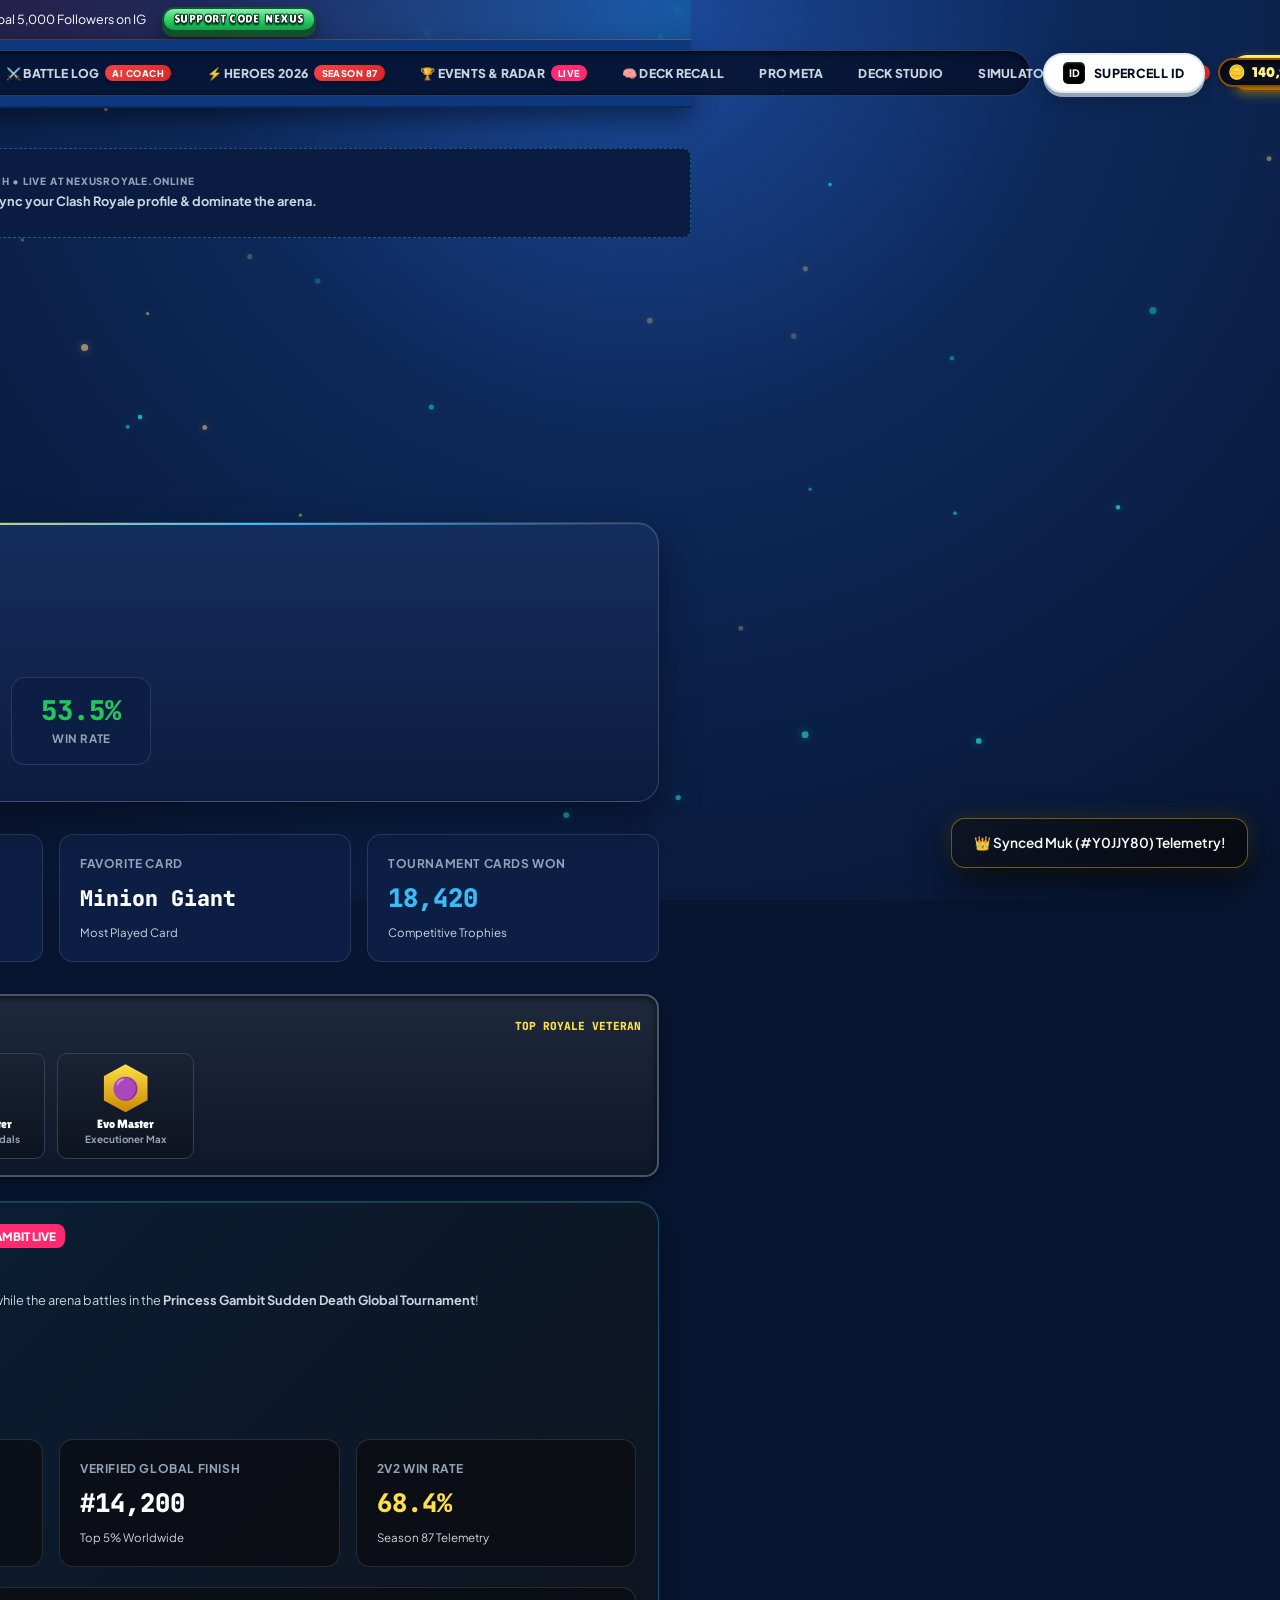
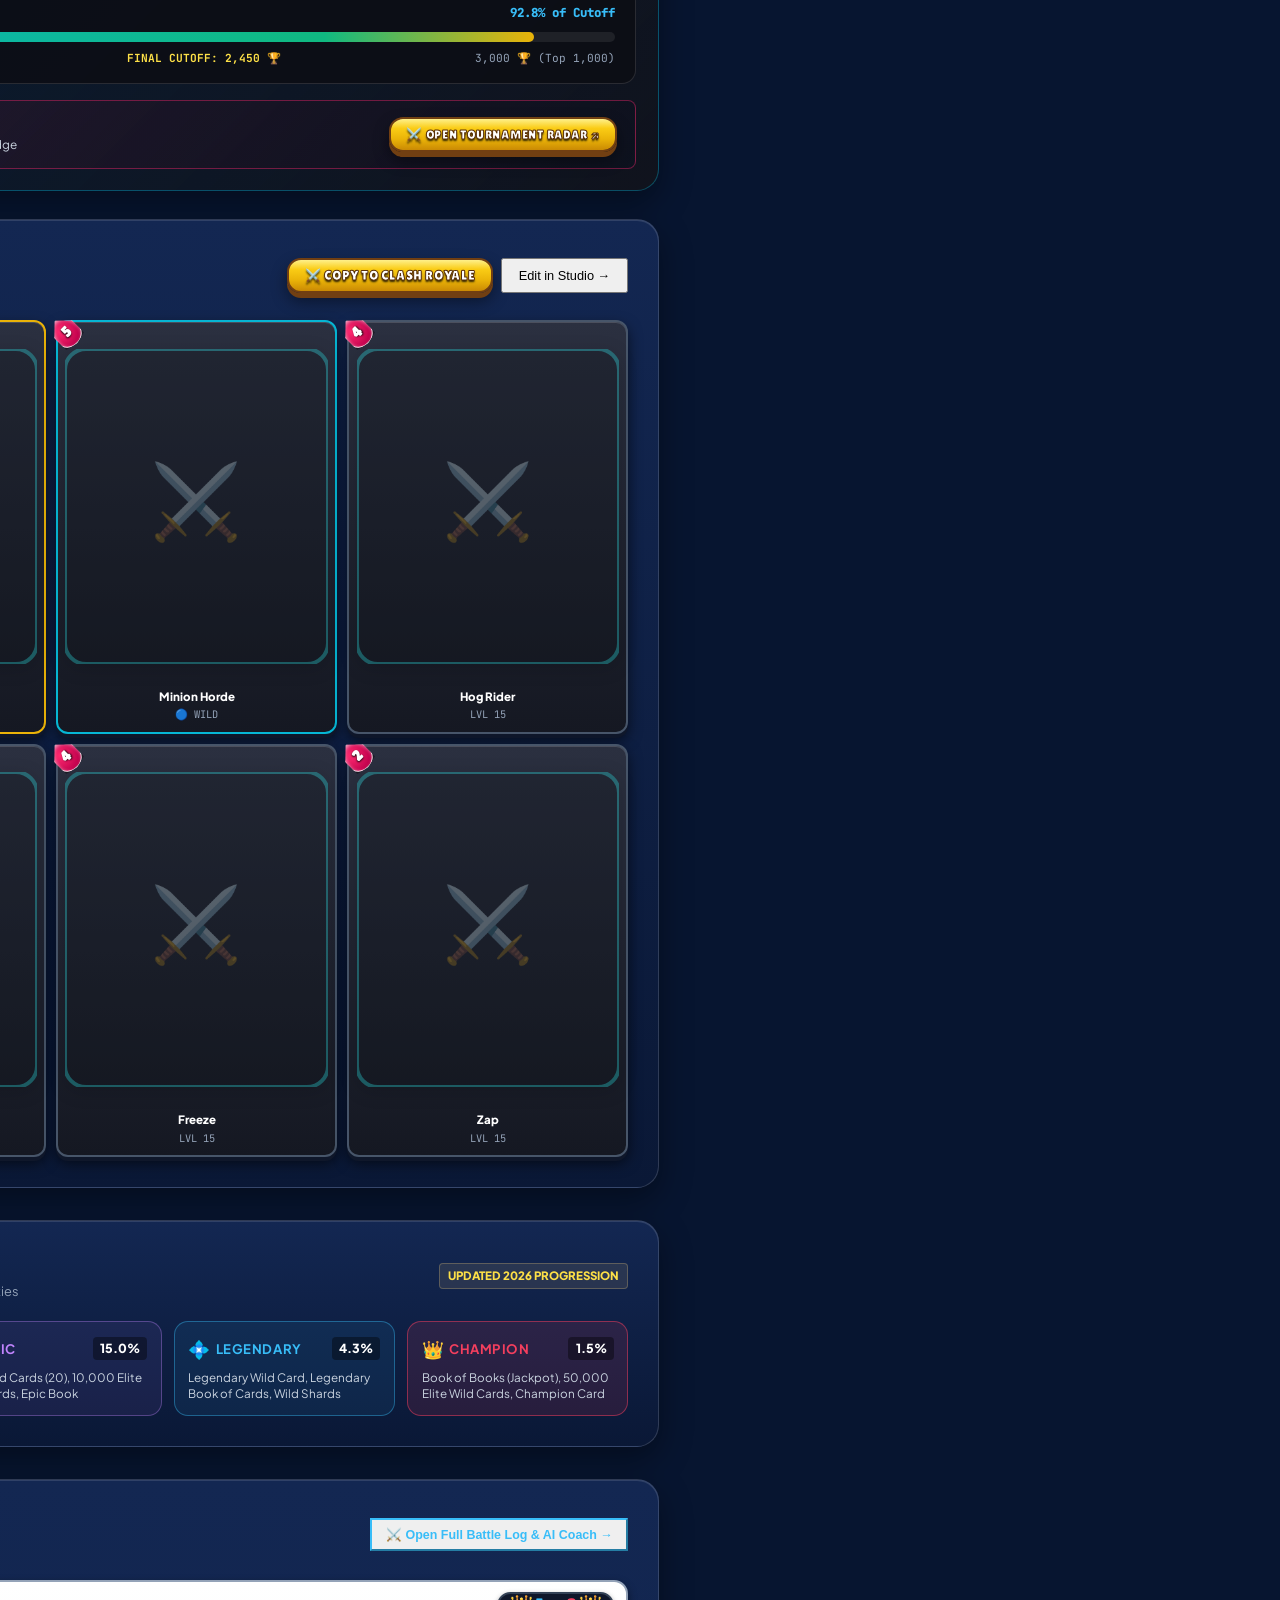
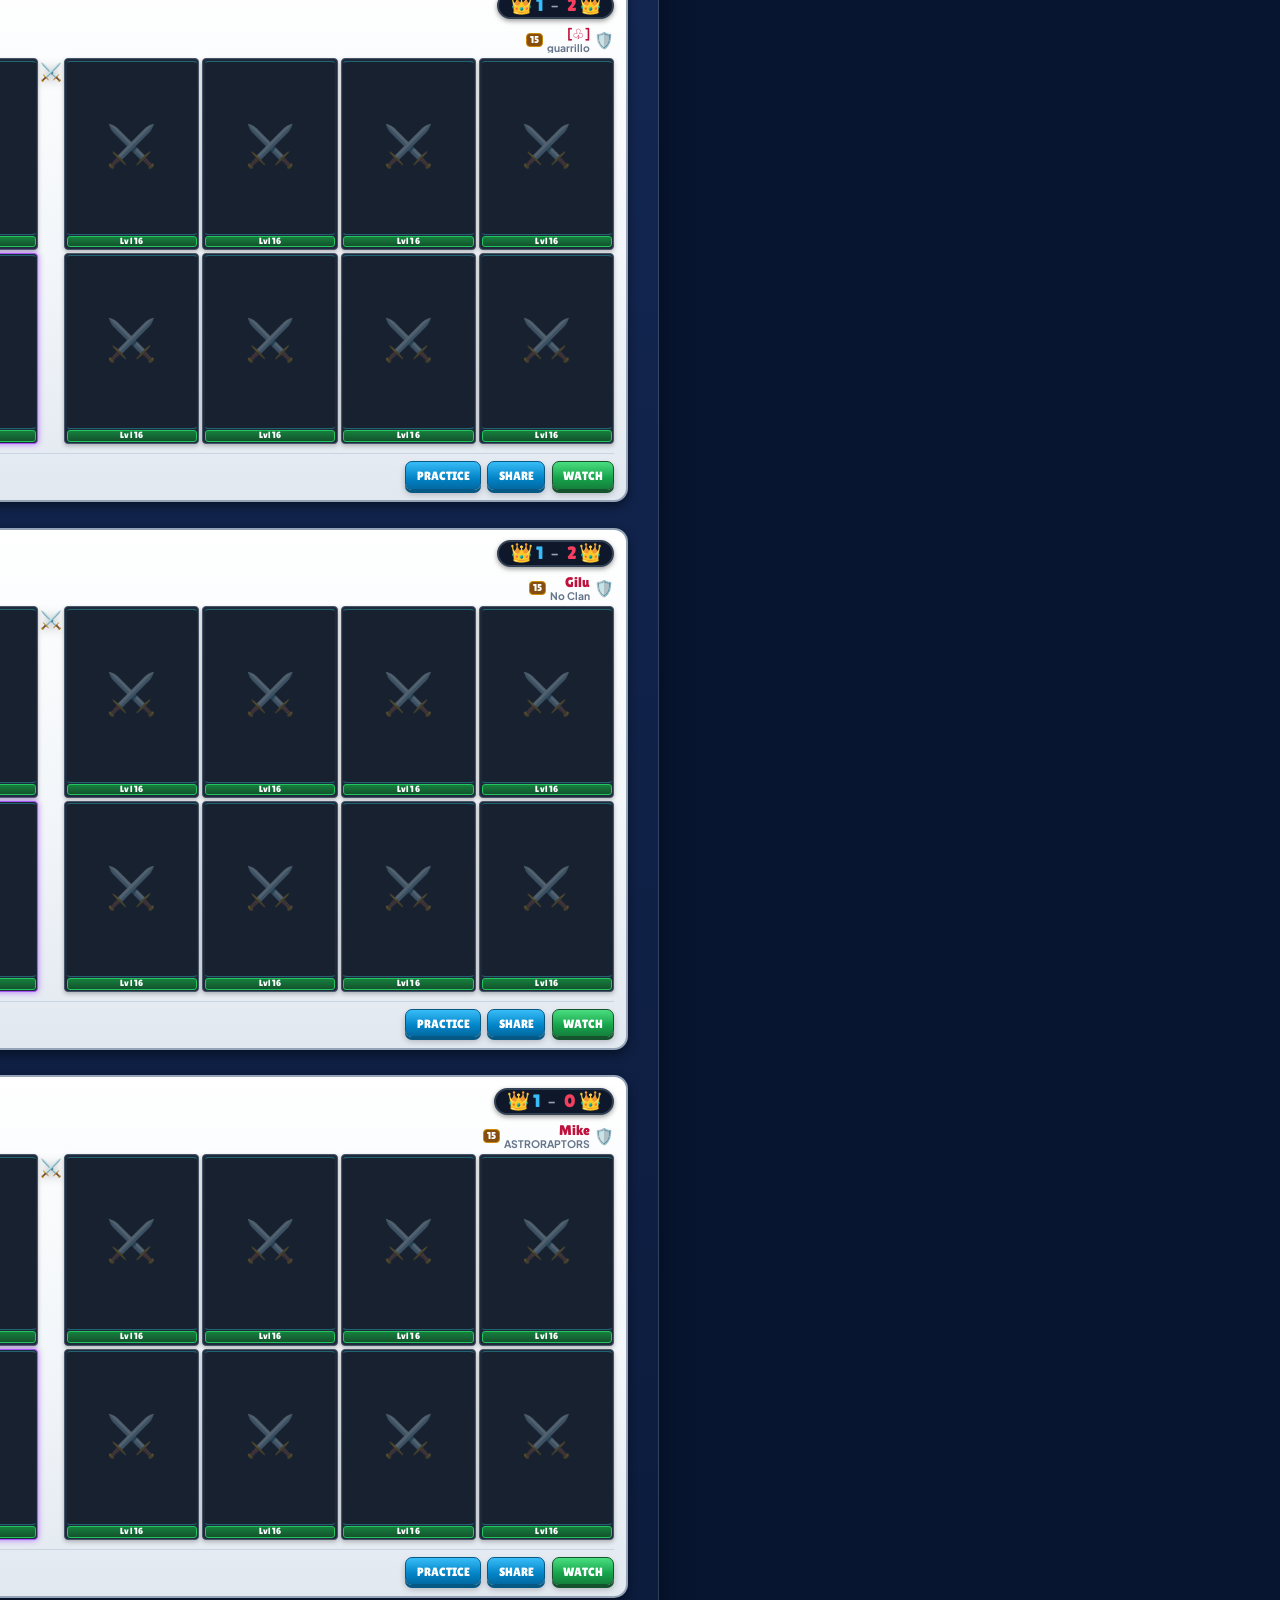
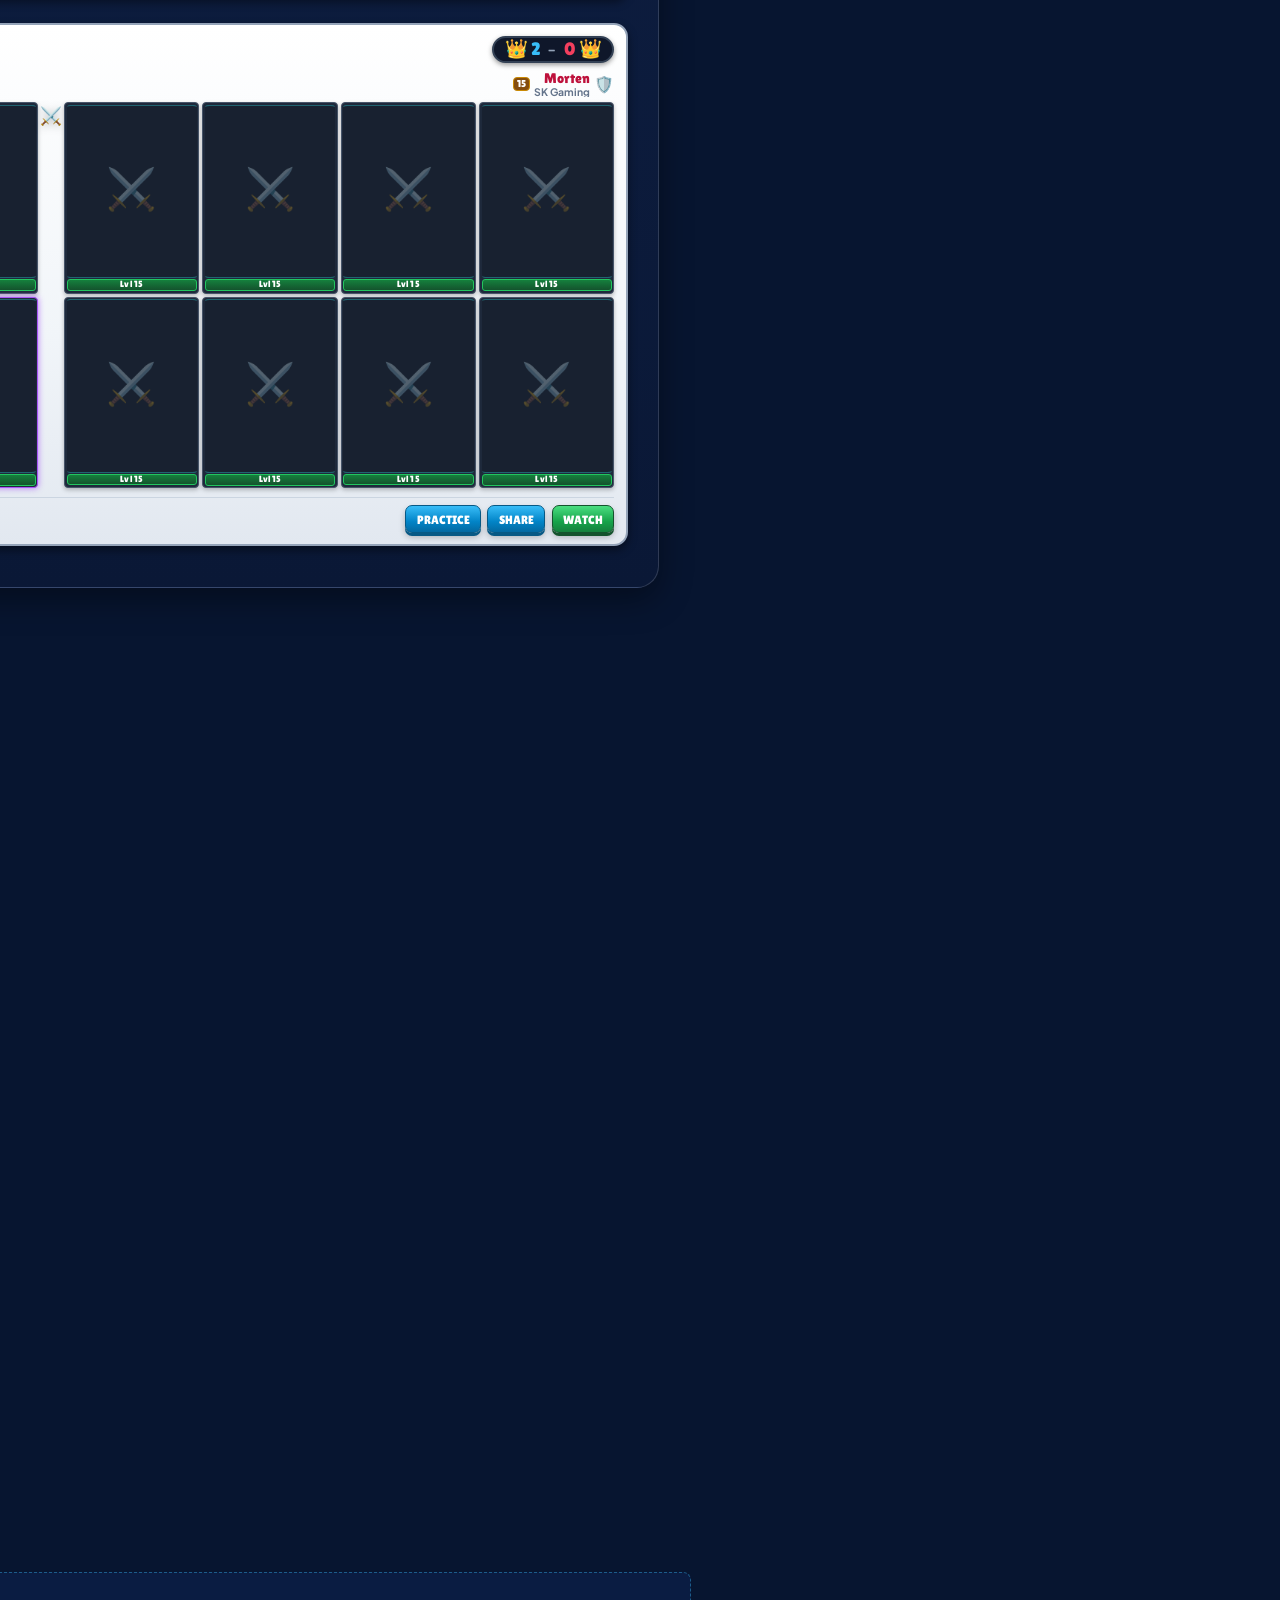
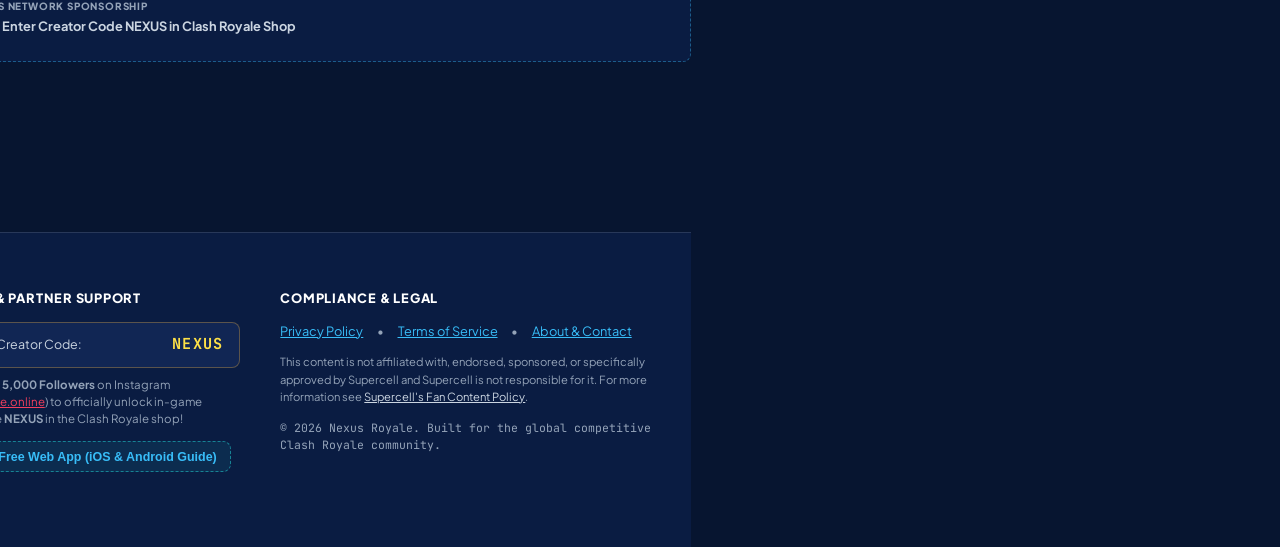
==== commit 31377f96: "feat(ui): Supercell Store clashroyale redesign with cobalt palette, hanging banner flag, and authent" ====
--- a/index.html
+++ b/index.html
@@ -150,22 +150,28 @@
     </button>
   </div>
 
-  <!-- 2. Authentic Clash Royale In-Game Top Navigation Bar (1:1 with Client) -->
+  <!-- 2. Authentic Clash Royale Supercell Store Top Navigation Bar -->
   <header class="top-nav cr-in-game-bar">
     <div class="brand-group" id="btn-brand">
-      <div class="cr-trophy-cluster" id="top-trophy-btn" title="Seasonal Trophy Road & Rank">
-        <div class="cr-ribbon-badge">👑</div>
-        <div class="cr-trophy-number-pill" id="top-trophy-count">14,030</div>
+      <div class="sc-store-flag" title="Clash Royale Supercell Store & Telemetry">
+        <span class="sc-flag-crown">👑</span>
+        <div class="sc-flag-text-col">
+          <span class="sc-flag-sub">SUPERCELL STORE</span>
+          <span class="sc-flag-brand">CLASH ROYALE</span>
+        </div>
       </div>
       <div class="brand-symbol">
         <img src="nexus_crest_cyber.jpg" alt="Nexus Royale Crest" class="brand-crest-img">
       </div>
-      <div class="brand-text">NEXUS ROYALE</div>
+      <div class="brand-text">
+        <span>NEXUS</span>
+        <span class="brand-version">STORE</span>
+      </div>
     </div>
 
     <!-- Navigation Tabs -->
     <nav class="nav-links" id="main-nav-links">
-      <a href="radar.html" target="_blank" class="nav-btn live-radar-top-btn" style="background: linear-gradient(180deg, #fde047 0%, #ca8a04 100%); color: #451a03; border: 1.5px solid #fff; box-shadow: 0 0 10px rgba(253, 224, 71, 0.5); text-decoration: none; font-weight: 900; display: inline-flex; align-items: center; gap: 0.35rem;">⚡ LIVE CO-PILOT <span class="hot-tag" style="background: #ff2a70; color: #fff;">RADAR</span></a>
+      <a href="radar.html" target="_blank" class="nav-btn live-radar-top-btn" style="background: linear-gradient(180deg, #fff275 0%, #fde047 30%, #eab308 70%, #ca8a04 100%); color: #451a03; border: 1.5px solid #fff; box-shadow: 0 0 10px rgba(253, 224, 71, 0.5); text-decoration: none; font-weight: 900; display: inline-flex; align-items: center; gap: 0.35rem;">⚡ LIVE RADAR <span class="hot-tag">CO-PILOT</span></a>
       <button class="nav-btn" data-tab="battles" id="nav-btn-battles">⚔️ BATTLE LOG <span class="hot-tag">AI COACH</span></button>
       <button class="nav-btn" data-tab="heroes">⚡ HEROES 2026 <span class="hot-tag">SEASON 87</span></button>
       <button class="nav-btn" data-tab="radar" id="nav-btn-radar">🏆 EVENTS & RADAR <span class="hot-tag" style="background: #ff2a70; color: #fff;">LIVE</span></button>
@@ -177,12 +183,13 @@
       <button class="nav-btn active" data-tab="account" id="nav-btn-account" style="display: none;">MY PROFILE</button>
     </nav>
 
-    <!-- In-Game Currency Status Bar & Nav Actions (1:1 with Game Screenshots) -->
+    <!-- Supercell Store Action Cluster & Auth -->
     <div class="nav-actions">
-      <!-- Mobile Quick Access Live Co-Pilot Radar Button -->
-      <a href="radar.html" class="cr-mobile-radar-btn" title="Open Live Second-Screen Co-Pilot Radar">
-        ⚡ RADAR
-      </a>
+      <!-- Supercell ID Pill Button -->
+      <button type="button" class="sc-id-pill" id="btn-nav-sc-id" title="Log In with Supercell ID" onclick="App.loginVerifiedPlayer('Y0JJY80');">
+        <span class="sc-id-logo-box">ID</span>
+        <span id="nav-sc-id-text">SUPERCELL ID</span>
+      </button>
 
       <!-- Currency Status Pills -->
       <div class="cr-status-bar" id="cr-status-bar">
@@ -196,15 +203,12 @@
         </div>
       </div>
 
-      <!-- In-Game Utility Buttons Cluster (Screenshot 2: Friends, News, Menu) -->
+      <!-- In-Game Utility Buttons Cluster -->
       <div class="cr-util-cluster">
         <button type="button" class="cr-square-btn" id="btn-friends-nav" title="Social & Clan Radar" onclick="App.showView('radar'); App.updateNavButtons('radar');">
           👥<span class="badge-counter">2</span>
         </button>
-        <button type="button" class="cr-square-btn" id="btn-news-nav" title="Clash TV & News" onclick="App.showView('videos'); App.updateNavButtons('videos');">
-          📰
-        </button>
-        <button type="button" class="audio-toggle-btn on" id="btn-toggle-audio" title="Toggle Web Audio SFX" style="border-radius: 9px; padding: 0.4rem 0.6rem;">
+        <button type="button" class="audio-toggle-btn on" id="btn-toggle-audio" title="Toggle Web Audio SFX" style="border-radius: 9999px; padding: 0.4rem 0.6rem;">
           <span id="audio-icon">🔊</span>
         </button>
       </div>
@@ -241,38 +245,30 @@
         
         <!-- Left Hero Input Column -->
         <div class="gateway-hero-left">
-          <div class="hero-pill-badge">⚡ OFFICIALLY LAUNCHED • Supercell Telemetry Gateway Live</div>
-          <h1 class="hero-title">SYNC YOUR ROYALE IDENTITY.</h1>
+          <div class="hero-pill-badge">👑 OFFICIAL SUPERCELL STORE • TELEMETRY GATEWAY</div>
+          <h1 class="hero-title">CONNECT WITH SUPERCELL ID.</h1>
           <p class="hero-sub">
-            Direct real-time telemetry link into Supercell live servers. Inspect your actual career records, 2026 Hero & Evolution slots, active battle deck, 2v2 League ratings, and match history.
+            Direct real-time telemetry link into Supercell live servers. Inspect your actual career records, 2026 Season 87 Hero & Evolution slots, active battle deck, 2v2 League ratings, and match history.
           </p>
 
-          <!-- VIP Instant 1-Click Login -->
-          <div class="vip-quick-connect-banner">
-            <div class="vip-avatar">
-              <img src="nexus_crest_cyber.jpg" alt="Nexus Royale Crest" class="vip-crest-img">
-            </div>
-            <div class="vip-info">
-              <div class="vip-tag-row">
-                <span class="vip-badge">VERIFIED CEO</span>
-                <span class="vip-tag-text">#Y0JJY80</span>
-              </div>
-              <div class="vip-name">Muk • 14,000 🏆 <span class="vip-clan">(The Darkness)</span></div>
-            </div>
-            <button type="button" class="btn-vip-login" id="btn-quick-login-muk">
-              <span>⚡ 1-Click Instant Login</span>
+          <!-- VIP Supercell ID 1-Click Authentication -->
+          <div class="hero-sc-id-box">
+            <button type="button" class="sc-id-pill hero-sc-id-cta" id="btn-quick-login-muk" title="Authenticate with Supercell ID">
+              <span class="sc-id-logo-box">ID</span>
+              <span>LOG IN WITH SUPERCELL ID (MUK #Y0JJY80)</span>
             </button>
-          </div>
-
-          <div style="font-size: 0.75rem; color: var(--text-muted); font-weight: 700; text-transform: uppercase; letter-spacing: 0.05em; margin-bottom: 0.6rem;">
-            Or Connect Any Custom Player Tag:
+            <span class="hero-sc-id-hint">⚡ 1-Tap Instant Authentication & Telemetry Sync • Verified Player</span>
+          </div>
+
+          <div class="hero-divider-or">
+            <span>OR ENTER CUSTOM PLAYER TAG</span>
           </div>
 
           <form id="search-form" class="tag-search-form">
             <span class="tag-prefix">#</span>
             <input type="text" id="input-tag" class="tag-input" placeholder="Y0JJY80" maxlength="12" required autofocus>
-            <button type="submit" class="btn-primary-action" id="btn-sync">
-              <span id="btn-sync-text">Sync Account</span>
+            <button type="submit" class="sc-store-btn-yellow" id="btn-sync">
+              <span id="btn-sync-text">SYNC TAG</span>
             </button>
           </form>
           <div id="search-error" class="search-feedback-msg"></div>
--- a/styles.css
+++ b/styles.css
@@ -5,53 +5,60 @@
 @import url("https://fonts.googleapis.com/css2?family=Lilita+One&family=Plus+Jakarta+Sans:wght@400;500;600;700;800;900&family=JetBrains+Mono:wght@400;500;700;800&display=swap");
 
 :root {
-  /* Nexus Cyber Crest Palette + Clash Royale In-Game Royal Palette */
-  --bg-black: #060913;
-  --bg-surface: #0a1122;
-  --bg-surface-elevated: #101c36;
-  --bg-card: #0d172e;
+  /* Official Clash Royale Supercell Store Palette (store.supercell.com/clashroyale) */
+  --bg-black: #050e20;
+  --bg-surface: #0a1c42;
+  --bg-surface-elevated: #112654;
+  --bg-card: #0d1e44;
+
+  --sc-store-blue: #0d387e;
+  --sc-store-blue-deep: #082454;
+  --sc-store-canvas: #0a1c42;
+  --sc-store-card: #132752;
+  --sc-store-card-deep: #0a1836;
+  --sc-store-border: rgba(255, 255, 255, 0.14);
   
-  --cr-royal-blue: #1e3a8a;
-  --cr-dark-blue: #0f172a;
-  --cr-gold: #facc15;
+  --cr-royal-blue: #0d387e;
+  --cr-dark-blue: #07132b;
+  --cr-gold: #fde047;
   --cr-gold-shadow: #854d0e;
   --cr-green: #22c55e;
   --cr-green-shadow: #14532d;
-  --cr-blue: #3b82f6;
-  --cr-blue-shadow: #1e3a8a;
+  --cr-blue: #38bdf8;
+  --cr-blue-shadow: #0284c7;
   --cr-red: #ef4444;
   --cr-red-shadow: #991b1b;
-  --cr-elixir: #e11d48;
+  --cr-elixir: #ff2a70;
   --cr-wood: #2d1810;
   
-  --border-subtle: #1e293b;
-  --border-hover: #334155;
-  --border-focus: #facc15;
+  --border-subtle: rgba(255, 255, 255, 0.12);
+  --border-hover: rgba(56, 189, 248, 0.4);
+  --border-focus: #fde047;
   
-  --text-main: #f8fafc;
-  --text-secondary: #94a3b8;
-  --text-muted: #64748b;
+  --text-main: #ffffff;
+  --text-secondary: #cbd5e1;
+  --text-muted: #94a3b8;
   
-  --gold: #facc15;
+  --gold: #fde047;
   --gold-light: #fef08a;
-  --gold-glow: rgba(250, 204, 21, 0.35);
-  --gold-subtle: rgba(250, 204, 21, 0.12);
+  --gold-glow: rgba(253, 224, 71, 0.4);
+  --gold-subtle: rgba(253, 224, 71, 0.15);
   
   --cyan: #38bdf8;
   --cyan-bright: #7dd3fc;
-  --cyan-glow: rgba(56, 189, 248, 0.35);
-  --cyan-subtle: rgba(56, 189, 248, 0.12);
-
-  --elixir: #e11d48;
-  --elixir-subtle: rgba(225, 29, 72, 0.14);
+  --cyan-glow: rgba(56, 189, 248, 0.4);
+  --cyan-subtle: rgba(56, 189, 248, 0.15);
+
+  --elixir: #ff2a70;
+  --elixir-subtle: rgba(255, 42, 112, 0.18);
   --win: #22c55e;
   --loss: #ef4444;
-  --blue: #3b82f6;
-  --purple: #a855f7;
+  --blue: #38bdf8;
+  --purple: #c084fc;
   
   --radius-sm: 8px;
   --radius-md: 14px;
-  --radius-lg: 20px;
+  --radius-lg: 22px;
   --radius-full: 9999px;
   
   --font-clash: "Lilita One", "Plus Jakarta Sans", sans-serif;
@@ -98,15 +105,9 @@
   max-width: 100% !important;
   overflow-x: hidden !important;
   position: relative;
-  background-color: #17112b;
+  background-color: #071530;
   background-image: 
-    linear-gradient(135deg, rgba(255, 255, 255, 0.025) 25%, transparent 25%),
-    linear-gradient(225deg, rgba(255, 255, 255, 0.025) 25%, transparent 25%),
-    linear-gradient(45deg, rgba(255, 255, 255, 0.025) 25%, transparent 25%),
-    linear-gradient(315deg, rgba(255, 255, 255, 0.025) 25%, transparent 25%),
-    radial-gradient(circle at 50% 20%, #261645 0%, #16102a 60%, #0c0817 100%);
-  background-position: 28px 0, 28px 0, 0 0, 0 0, 0 0;
-  background-size: 56px 56px, 56px 56px, 56px 56px, 56px 56px, 100% 100%;
+    radial-gradient(circle at 50% 0%, #1c4b9e 0%, #0d2859 40%, #071530 100%);
   background-attachment: fixed;
   color: var(--text-main);
   font-family: var(--font-sans);
@@ -236,15 +237,70 @@
   position: sticky;
   top: 0;
   z-index: 100;
-  background: rgba(7, 8, 11, 0.9);
+  background: var(--sc-store-blue, #0d387e) !important;
   backdrop-filter: blur(14px);
   -webkit-backdrop-filter: blur(14px);
-  border-bottom: 1px solid var(--border-subtle);
-  height: 64px;
+  border-bottom: 2px solid rgba(0, 0, 0, 0.25) !important;
+  box-shadow: 0 10px 24px rgba(0, 0, 0, 0.45) !important;
+  height: 68px;
   display: flex;
   align-items: center;
   justify-content: space-between;
-  padding: 0 2rem;
+  padding: 0 1.5rem;
+}
+
+/* Authentic Supercell Store Hanging Banner Ribbon */
+.sc-store-flag {
+  position: relative;
+  background: linear-gradient(180deg, #dc2626 0%, #991b1b 100%);
+  border: 2px solid #fde047;
+  border-top: none;
+  padding: 0.4rem 0.9rem 0.75rem;
+  border-radius: 0 0 4px 4px;
+  display: flex;
+  align-items: center;
+  gap: 0.6rem;
+  box-shadow: 0 6px 16px rgba(0, 0, 0, 0.45);
+  clip-path: polygon(0 0, 100% 0, 100% 86%, 50% 100%, 0 86%);
+  transition: transform 0.15s ease, filter 0.15s ease;
+  cursor: pointer;
+  margin-top: -4px;
+  text-decoration: none;
+}
+
+.sc-store-flag:hover {
+  transform: translateY(2px);
+  filter: brightness(1.1);
+}
+
+.sc-flag-crown {
+  font-size: 1.4rem;
+  line-height: 1;
+  filter: drop-shadow(0 2px 4px rgba(0, 0, 0, 0.6));
+}
+
+.sc-flag-text-col {
+  display: flex;
+  flex-direction: column;
+  line-height: 1.05;
+}
+
+.sc-flag-brand {
+  font-family: var(--font-clash);
+  font-size: 0.95rem;
+  font-weight: 900;
+  color: #ffffff;
+  letter-spacing: 0.03em;
+  text-shadow: 0 2px 4px rgba(0, 0, 0, 0.7);
+  white-space: nowrap;
+}
+
+.sc-flag-sub {
+  font-size: 0.58rem;
+  font-weight: 900;
+  letter-spacing: 0.12em;
+  color: #fef08a;
+  text-transform: uppercase;
 }
 
 .brand-group {
@@ -255,8 +311,8 @@
 }
 
 .brand-symbol {
-  width: 36px;
-  height: 36px;
+  width: 38px;
+  height: 38px;
   background: transparent;
   border: none;
   border-radius: var(--radius-sm);
@@ -274,81 +330,143 @@
 }
 
 .brand-text {
-  font-size: 0.98rem;
+  font-size: 1rem;
   font-weight: 900;
   letter-spacing: -0.01em;
   color: #fff;
   display: flex;
   align-items: center;
   gap: 0.4rem;
+  font-family: var(--font-clash), var(--font-sans);
 }
 
 .brand-version {
   font-size: 0.62rem;
   font-family: var(--font-mono);
   color: var(--gold);
-  background: var(--gold-subtle);
-  border: 1px solid rgba(229, 169, 60, 0.3);
+  background: rgba(229, 169, 60, 0.18);
+  border: 1px solid rgba(229, 169, 60, 0.35);
   padding: 0.1rem 0.45rem;
-  border-radius: var(--radius-sm);
+  border-radius: var(--radius-full);
   font-weight: 800;
 }
 
+/* Supercell Store Segmented Navigation Capsule */
 .nav-links {
   display: flex;
-  gap: 0.25rem;
-  background: var(--bg-surface);
-  padding: 0.25rem;
-  border-radius: var(--radius-md);
-  border: 1px solid var(--border-subtle);
+  gap: 0.3rem;
+  background: rgba(5, 14, 36, 0.78);
+  padding: 0.3rem 0.45rem;
+  border-radius: 9999px;
+  border: 1.5px solid rgba(255, 255, 255, 0.16);
+  box-shadow: inset 0 2px 6px rgba(0, 0, 0, 0.6);
+  max-width: 100%;
 }
 
 .nav-btn {
   background: transparent;
   border: none;
-  color: var(--text-secondary);
+  color: #cbd5e1;
   font-family: var(--font-sans);
-  font-size: 0.8rem;
-  font-weight: 700;
+  font-size: 0.76rem;
+  font-weight: 800;
   padding: 0.45rem 0.95rem;
-  border-radius: var(--radius-sm);
+  border-radius: 9999px;
   cursor: pointer;
-  transition: all 0.15s ease;
+  transition: all 0.15s cubic-bezier(0.16, 1, 0.3, 1);
   display: flex;
   align-items: center;
   gap: 0.35rem;
-}
-
-.nav-btn:hover { color: #fff; }
+  white-space: nowrap;
+  letter-spacing: 0.02em;
+}
+
+.nav-btn:hover {
+  color: #ffffff;
+  background: rgba(255, 255, 255, 0.12);
+  transform: translateY(-1px);
+}
+
 .nav-btn.active {
-  background: var(--bg-surface-elevated);
-  color: #fff;
-  border: 1px solid var(--border-hover);
+  background: linear-gradient(180deg, #fff275 0%, #fde047 30%, #eab308 70%, #ca8a04 100%) !important;
+  color: #451a03 !important;
+  box-shadow: 0 2px 0 #854d0e, 0 4px 12px rgba(234, 179, 8, 0.45) !important;
+  font-weight: 900 !important;
+  text-shadow: 0 1px 0 rgba(255, 255, 255, 0.4);
 }
 
 .hot-tag {
-  background: linear-gradient(135deg, #eab308, #f97316);
-  color: #000;
+  background: linear-gradient(135deg, #ef4444, #dc2626);
+  color: #ffffff;
   font-size: 0.58rem;
   font-weight: 900;
-  padding: 0.12rem 0.4rem;
+  padding: 0.12rem 0.45rem;
   border-radius: var(--radius-full);
   letter-spacing: 0.05em;
   text-transform: uppercase;
+  box-shadow: 0 2px 4px rgba(0, 0, 0, 0.3);
 }
 
 .nav-actions {
   display: flex;
   align-items: center;
-  gap: 0.75rem;
+  gap: 0.85rem;
+}
+
+/* Authentic White Supercell ID Pill Button */
+.sc-id-pill {
+  display: inline-flex;
+  align-items: center;
+  gap: 0.55rem;
+  background: #ffffff !important;
+  color: #050e20 !important;
+  border-radius: 9999px !important;
+  padding: 0.45rem 1.15rem !important;
+  font-family: var(--font-sans);
+  font-weight: 900 !important;
+  font-size: 0.78rem !important;
+  letter-spacing: 0.03em !important;
+  text-transform: uppercase !important;
+  border: 2px solid #e2e8f0 !important;
+  box-shadow: 0 4px 0 #94a3b8, 0 6px 16px rgba(0, 0, 0, 0.25) !important;
+  cursor: pointer;
+  transition: all 0.15s ease;
+  text-decoration: none;
+  white-space: nowrap;
+}
+
+.sc-id-pill:hover {
+  background: #f8fafc !important;
+  transform: translateY(-2px);
+  box-shadow: 0 6px 0 #64748b, 0 10px 22px rgba(0, 0, 0, 0.3) !important;
+}
+
+.sc-id-pill:active {
+  transform: translateY(2px);
+  box-shadow: 0 1px 0 #64748b !important;
+}
+
+.sc-id-logo-box {
+  width: 22px;
+  height: 22px;
+  background: #000000;
+  border-radius: 5px;
+  display: inline-flex;
+  align-items: center;
+  justify-content: center;
+  color: #ffffff;
+  font-weight: 900;
+  font-size: 0.65rem;
+  letter-spacing: -0.05em;
+  box-shadow: inset 0 1px 2px rgba(255, 255, 255, 0.3);
 }
 
 .audio-toggle-btn {
-  background: var(--bg-surface);
-  border: 1px solid var(--border-subtle);
-  color: var(--text-secondary);
+  background: rgba(5, 14, 36, 0.7);
+  border: 1.5px solid rgba(255, 255, 255, 0.15);
+  color: #cbd5e1;
   padding: 0.35rem 0.65rem;
-  border-radius: var(--radius-sm);
+  border-radius: 9999px;
   font-size: 0.75rem;
   font-weight: 700;
   cursor: pointer;
@@ -359,13 +477,15 @@
 }
 
 .audio-toggle-btn:hover {
-  border-color: var(--border-hover);
-  color: #fff;
+  border-color: rgba(255, 255, 255, 0.35);
+  color: #fff;
+  transform: translateY(-1px);
 }
 
 .audio-toggle-btn.on {
   color: var(--cyan);
-  border-color: rgba(6, 182, 212, 0.4);
+  border-color: rgba(6, 182, 212, 0.5);
+  box-shadow: 0 0 10px rgba(6, 182, 212, 0.25);
 }
 
 .btn-install-app {
@@ -446,9 +566,27 @@
   display: grid;
   grid-template-columns: 1.15fr 0.85fr;
   align-items: center;
-  gap: 3.5rem;
-  margin: 2.5rem auto 4rem;
-  max-width: 1200px;
+  gap: 3rem;
+  margin: 1.5rem auto 3.5rem;
+  max-width: 1260px;
+  background: linear-gradient(180deg, #132752 0%, #0a1836 100%);
+  border: 1.5px solid rgba(255, 255, 255, 0.16);
+  border-radius: 24px;
+  padding: 3rem;
+  box-shadow: 0 20px 50px rgba(0, 0, 0, 0.45), inset 0 1px 0 rgba(255, 255, 255, 0.15);
+  position: relative;
+  overflow: hidden;
+}
+
+.gateway-hero-layout::before {
+  content: '';
+  position: absolute;
+  top: -120px;
+  right: -80px;
+  width: 420px;
+  height: 420px;
+  background: radial-gradient(circle, rgba(56, 189, 248, 0.2) 0%, transparent 70%);
+  pointer-events: none;
 }
 
 @media (max-width: 950px) {
@@ -456,6 +594,7 @@
     grid-template-columns: 1fr;
     text-align: center;
     gap: 2.5rem;
+    padding: 2rem 1.5rem;
   }
 }
 
@@ -463,57 +602,109 @@
   display: inline-flex;
   align-items: center;
   gap: 0.5rem;
-  padding: 0.35rem 0.85rem;
-  background: var(--bg-surface);
-  border: 1px solid var(--border-subtle);
+  padding: 0.4rem 1rem;
+  background: rgba(13, 56, 126, 0.85);
+  border: 1.5px solid rgba(253, 224, 71, 0.4);
   border-radius: var(--radius-full);
-  font-size: 0.75rem;
-  font-weight: 700;
-  color: var(--gold);
-  letter-spacing: 0.04em;
+  font-size: 0.76rem;
+  font-weight: 800;
+  color: #fef08a;
+  letter-spacing: 0.05em;
   text-transform: uppercase;
-  margin-bottom: 1.5rem;
+  margin-bottom: 1.25rem;
+  box-shadow: 0 4px 12px rgba(0, 0, 0, 0.3);
 }
 
 .hero-title {
-  font-size: 3.1rem;
+  font-family: var(--font-clash), var(--font-sans);
+  font-size: 3rem;
   font-weight: 900;
-  letter-spacing: -0.03em;
-  color: #fff;
-  line-height: 1.12;
+  letter-spacing: -0.02em;
+  color: #fff;
+  line-height: 1.08;
   margin-bottom: 1rem;
+  text-shadow: 0 3px 6px rgba(0, 0, 0, 0.6);
 }
 
 .hero-sub {
   font-size: 1.05rem;
-  color: var(--text-secondary);
+  color: #cbd5e1;
   line-height: 1.6;
-  margin-bottom: 2rem;
+  margin-bottom: 1.75rem;
+  max-width: 580px;
+}
+
+/* Supercell Store Hero SC-ID Connect Callout */
+.hero-sc-id-box {
+  margin-bottom: 1.75rem;
+  display: flex;
+  flex-direction: column;
+  gap: 0.5rem;
+}
+
+.hero-sc-id-cta {
+  padding: 0.75rem 1.75rem !important;
+  font-size: 0.88rem !important;
+  border-radius: 9999px !important;
+  align-self: flex-start;
+  box-shadow: 0 5px 0 #94a3b8, 0 10px 24px rgba(0, 0, 0, 0.4) !important;
+}
+
+@media (max-width: 950px) {
+  .hero-sc-id-cta {
+    align-self: center;
+  }
+}
+
+.hero-sc-id-hint {
+  font-size: 0.75rem;
+  color: #94a3b8;
+  font-weight: 600;
+}
+
+.hero-divider-or {
+  display: flex;
+  align-items: center;
+  gap: 1rem;
+  margin: 1.5rem 0 1.25rem;
+  color: #64748b;
+  font-size: 0.72rem;
+  font-weight: 800;
+  letter-spacing: 0.08em;
+  text-transform: uppercase;
+}
+
+.hero-divider-or::before,
+.hero-divider-or::after {
+  content: '';
+  flex: 1;
+  height: 1px;
+  background: rgba(255, 255, 255, 0.12);
 }
 
 .tag-search-form {
   position: relative;
   display: flex;
   align-items: center;
-  background: var(--bg-surface);
-  border: 1px solid var(--border-hover);
-  border-radius: var(--radius-lg);
-  padding: 0.4rem;
-  box-shadow: 0 16px 40px rgba(0, 0, 0, 0.5);
+  background: rgba(5, 14, 36, 0.85);
+  border: 1.5px solid rgba(255, 255, 255, 0.2);
+  border-radius: 9999px;
+  padding: 0.35rem 0.5rem 0.35rem 1rem;
+  box-shadow: 0 12px 30px rgba(0, 0, 0, 0.4), inset 0 2px 4px rgba(0, 0, 0, 0.5);
   transition: border-color 0.2s ease, box-shadow 0.2s ease;
+  max-width: 520px;
 }
 
 .tag-search-form:focus-within {
-  border-color: var(--gold);
-  box-shadow: 0 16px 40px rgba(0, 0, 0, 0.6), 0 0 20px var(--gold-glow);
+  border-color: #fde047;
+  box-shadow: 0 12px 30px rgba(0, 0, 0, 0.5), 0 0 20px rgba(253, 224, 71, 0.3);
 }
 
 .tag-prefix {
   font-family: var(--font-mono);
-  font-size: 1.2rem;
+  font-size: 1.25rem;
   font-weight: 800;
-  color: var(--gold);
-  padding-left: 1.25rem;
+  color: #fde047;
   padding-right: 0.4rem;
 }
 
@@ -532,30 +723,73 @@
 }
 
 .tag-input::placeholder {
-  color: var(--text-muted);
+  color: #64748b;
   font-weight: 500;
 }
 
-.btn-primary-action {
-  background: linear-gradient(135deg, #fff 0%, #d4d4d8 100%);
-  color: #000;
-  border: none;
-  padding: 0.75rem 1.6rem;
-  border-radius: var(--radius-md);
-  font-family: var(--font-sans);
-  font-size: 0.88rem;
-  font-weight: 800;
+/* Supercell Store 3D Pill Button Styles */
+.sc-store-btn-yellow {
+  background: linear-gradient(180deg, #fff275 0%, #fde047 30%, #eab308 70%, #ca8a04 100%) !important;
+  color: #451a03 !important;
+  font-family: var(--font-clash), var(--font-sans) !important;
+  font-weight: 900 !important;
+  font-size: 0.88rem !important;
+  letter-spacing: 0.03em !important;
+  border: 2px solid #fef08a !important;
+  border-radius: 9999px !important;
+  padding: 0.65rem 1.4rem !important;
+  box-shadow: 0 4px 0 #854d0e, 0 8px 16px rgba(0, 0, 0, 0.35) !important;
   cursor: pointer;
-  transition: all 0.15s ease;
-  display: flex;
-  align-items: center;
-  gap: 0.5rem;
+  transition: all 0.12s ease;
+  display: inline-flex;
+  align-items: center;
+  justify-content: center;
+  gap: 0.4rem;
+  text-decoration: none;
   white-space: nowrap;
 }
 
-.btn-primary-action:hover {
-  transform: translateY(-1px);
-  box-shadow: 0 8px 24px rgba(255, 255, 255, 0.2);
+.sc-store-btn-yellow:hover {
+  transform: translateY(-2px);
+  box-shadow: 0 6px 0 #854d0e, 0 12px 20px rgba(234, 179, 8, 0.4) !important;
+  filter: brightness(1.05);
+}
+
+.sc-store-btn-yellow:active {
+  transform: translateY(3px);
+  box-shadow: 0 1px 0 #854d0e !important;
+}
+
+.sc-store-btn-green {
+  background: linear-gradient(180deg, #86efac 0%, #4ade80 30%, #22c55e 65%, #16a34a 100%) !important;
+  color: #052e16 !important;
+  font-family: var(--font-clash), var(--font-sans) !important;
+  font-weight: 900 !important;
+  font-size: 0.88rem !important;
+  letter-spacing: 0.03em !important;
+  border: 2px solid #bbf7d0 !important;
+  border-radius: 9999px !important;
+  padding: 0.65rem 1.4rem !important;
+  box-shadow: 0 4px 0 #14532d, 0 8px 16px rgba(0, 0, 0, 0.35) !important;
+  cursor: pointer;
+  transition: all 0.12s ease;
+  display: inline-flex;
+  align-items: center;
+  justify-content: center;
+  gap: 0.4rem;
+  text-decoration: none;
+  white-space: nowrap;
+}
+
+.sc-store-btn-green:hover {
+  transform: translateY(-2px);
+  box-shadow: 0 6px 0 #14532d, 0 12px 20px rgba(34, 197, 94, 0.4) !important;
+  filter: brightness(1.05);
+}
+
+.sc-store-btn-green:active {
+  transform: translateY(3px);
+  box-shadow: 0 1px 0 #14532d !important;
 }
 
 .search-feedback-msg {
@@ -751,9 +985,9 @@
 /* 4. PLAYER PROFILE & TELEMETRY DASHBOARD             */
 /* =================================================== */
 .player-hero-card {
-  background: linear-gradient(180deg, var(--bg-surface-elevated) 0%, var(--bg-surface) 100%);
-  border: 1px solid var(--border-subtle);
-  border-radius: var(--radius-lg);
+  background: linear-gradient(180deg, #152d5e 0%, #0c1c3f 100%);
+  border: 1.5px solid rgba(255, 255, 255, 0.16);
+  border-radius: 22px;
   padding: 2.25rem;
   margin-bottom: 2rem;
   display: flex;
@@ -763,6 +997,7 @@
   gap: 2rem;
   position: relative;
   overflow: hidden;
+  box-shadow: 0 16px 40px rgba(0, 0, 0, 0.4), inset 0 1px 0 rgba(255, 255, 255, 0.14);
 }
 
 .player-hero-card::before {
@@ -915,11 +1150,12 @@
 
 /* Sections */
 .section-panel {
-  background: var(--bg-surface);
-  border: 1px solid var(--border-subtle);
-  border-radius: var(--radius-lg);
-  padding: 1.75rem;
+  background: linear-gradient(180deg, #132752 0%, #0a1836 100%);
+  border: 1.5px solid rgba(255, 255, 255, 0.15);
+  border-radius: 22px;
+  padding: 1.85rem;
   margin-bottom: 2rem;
+  box-shadow: 0 12px 32px rgba(0, 0, 0, 0.38), inset 0 1px 0 rgba(255, 255, 255, 0.12);
 }
 
 .section-head {
@@ -3509,11 +3745,11 @@
   box-shadow: 0 1px 0 #1e3a8a !important;
 }
 
-/* --- 3. In-Game Clash Top Bar & Currency Status Pills --- */
+/* --- 3. Supercell Store Top Bar & Currency Status Pills --- */
 .top-nav {
-  background: linear-gradient(180deg, #132240 0%, #0d172e 100%) !important;
-  border-bottom: 2px solid #ca8a04 !important;
-  box-shadow: 0 4px 20px rgba(0, 0, 0, 0.6) !important;
+  background: var(--sc-store-blue, #0d387e) !important;
+  border-bottom: 2px solid rgba(0, 0, 0, 0.25) !important;
+  box-shadow: 0 10px 24px rgba(0, 0, 0, 0.45) !important;
 }
 
 .cr-status-bar {
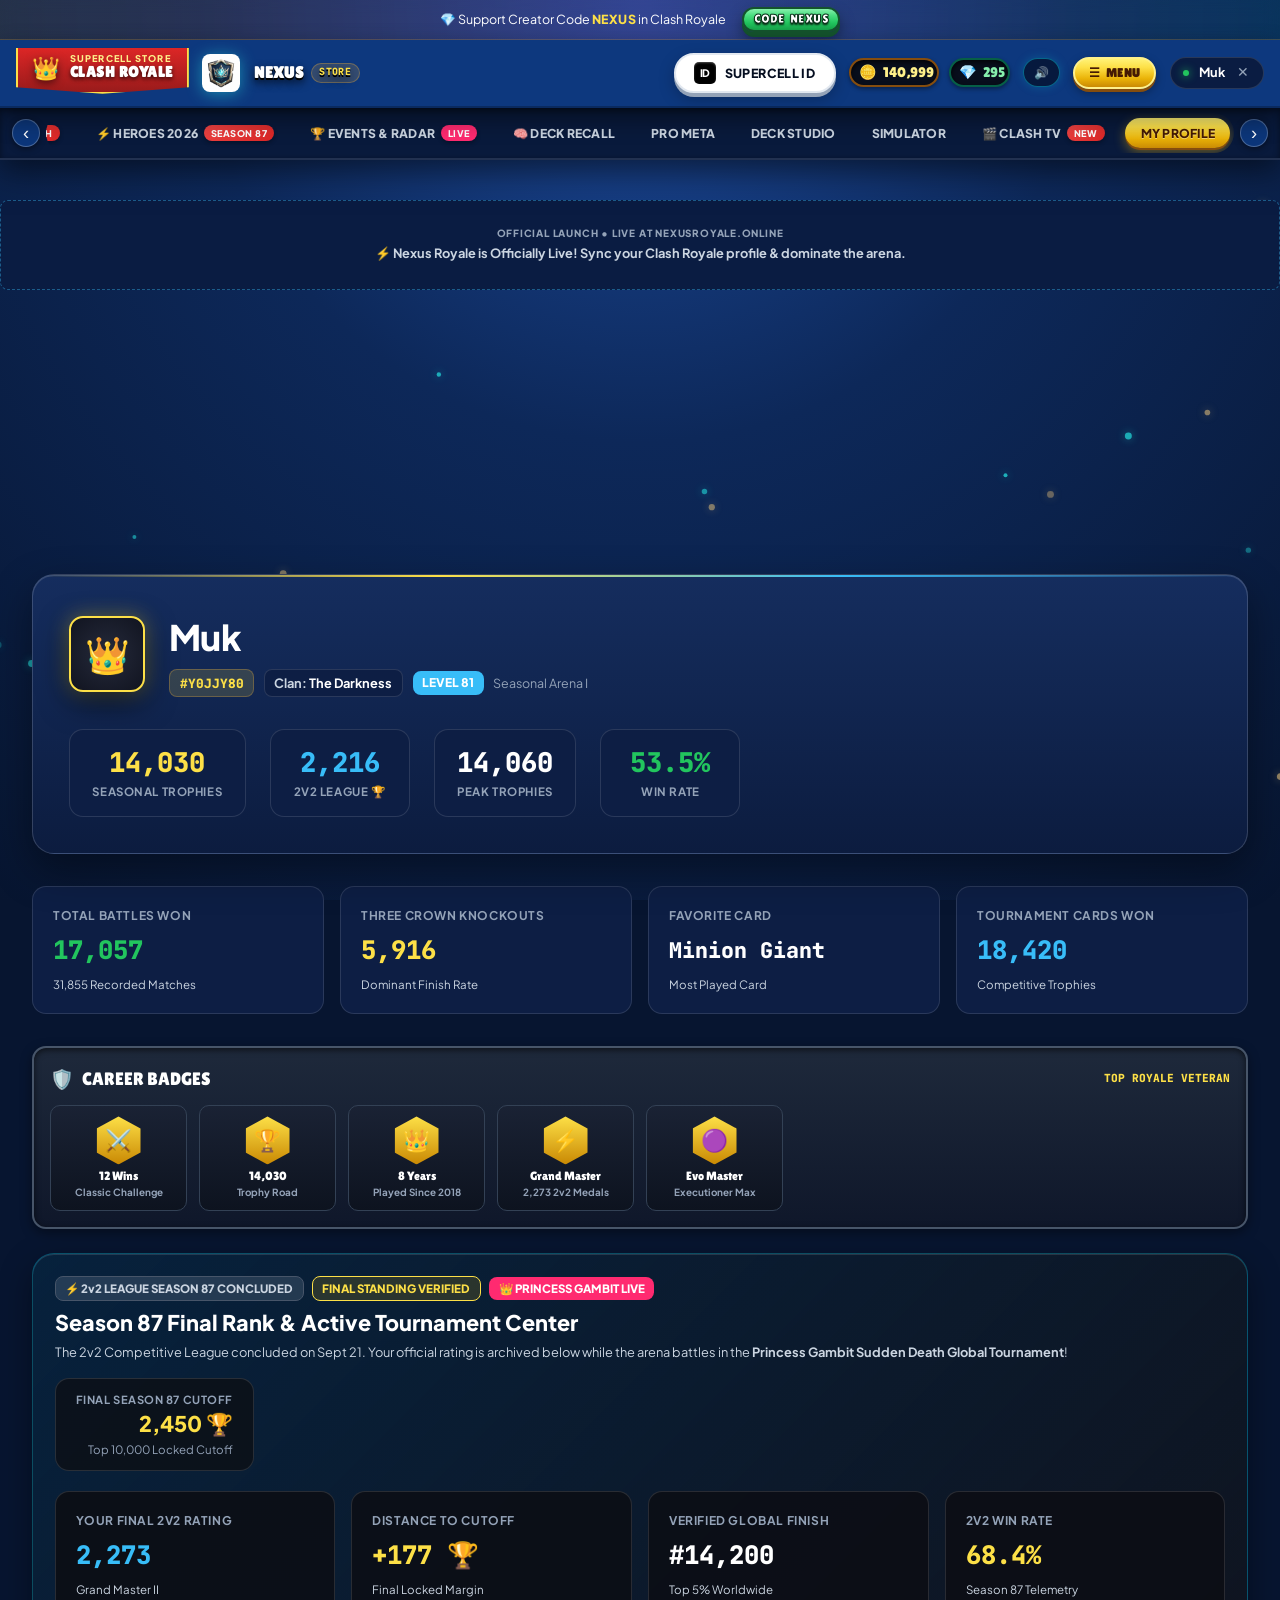
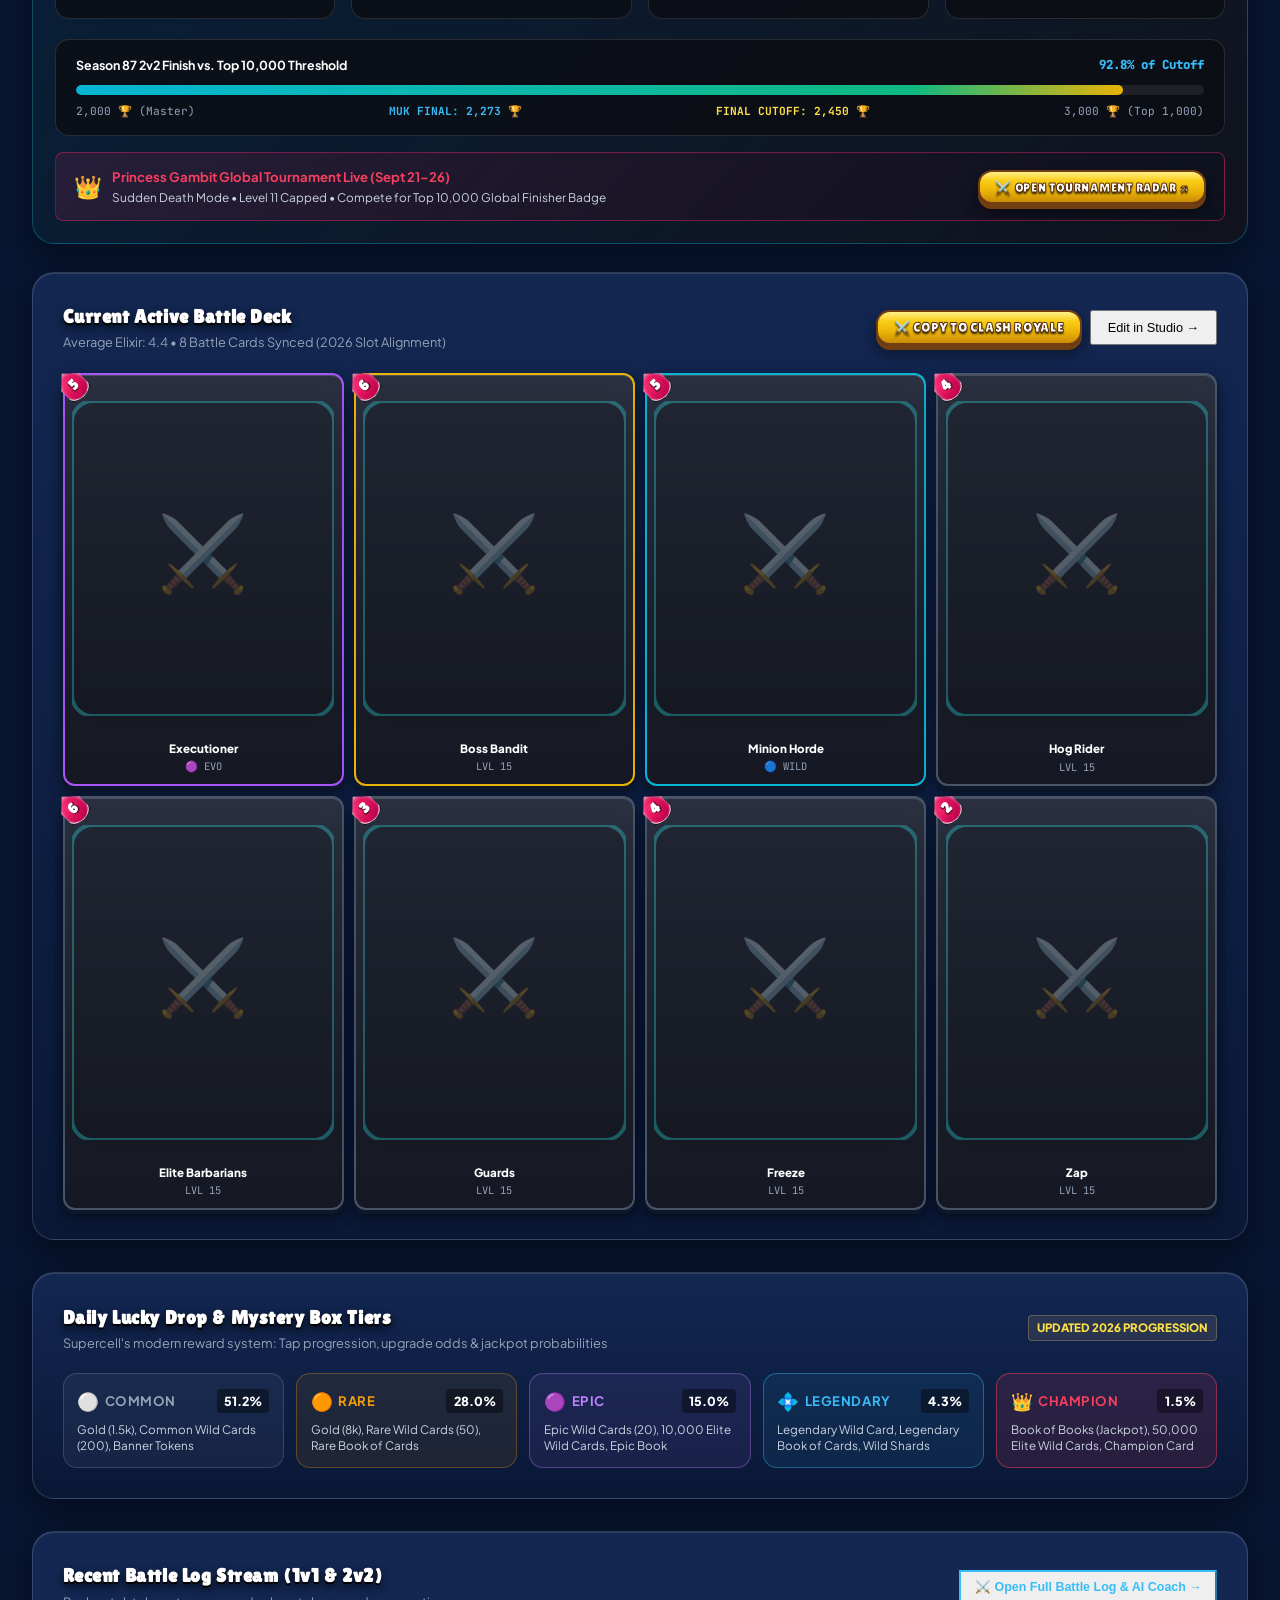
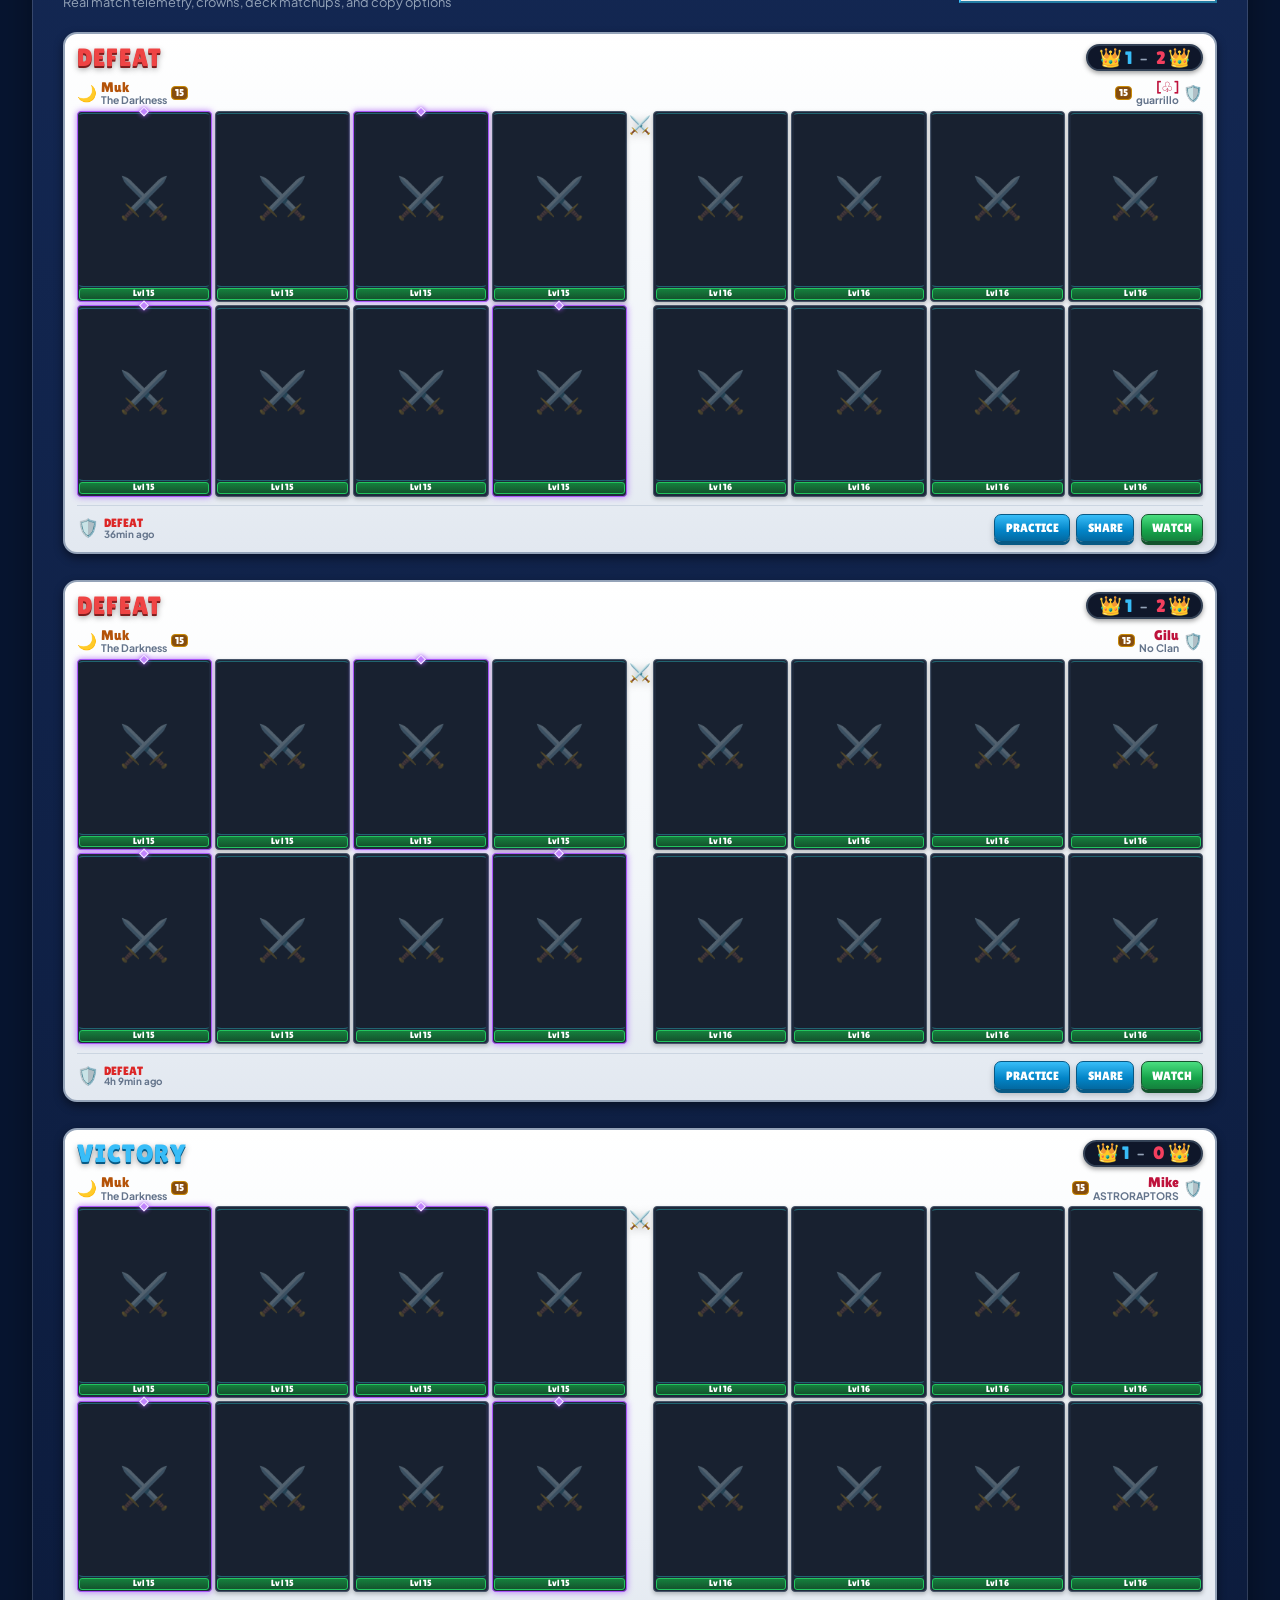
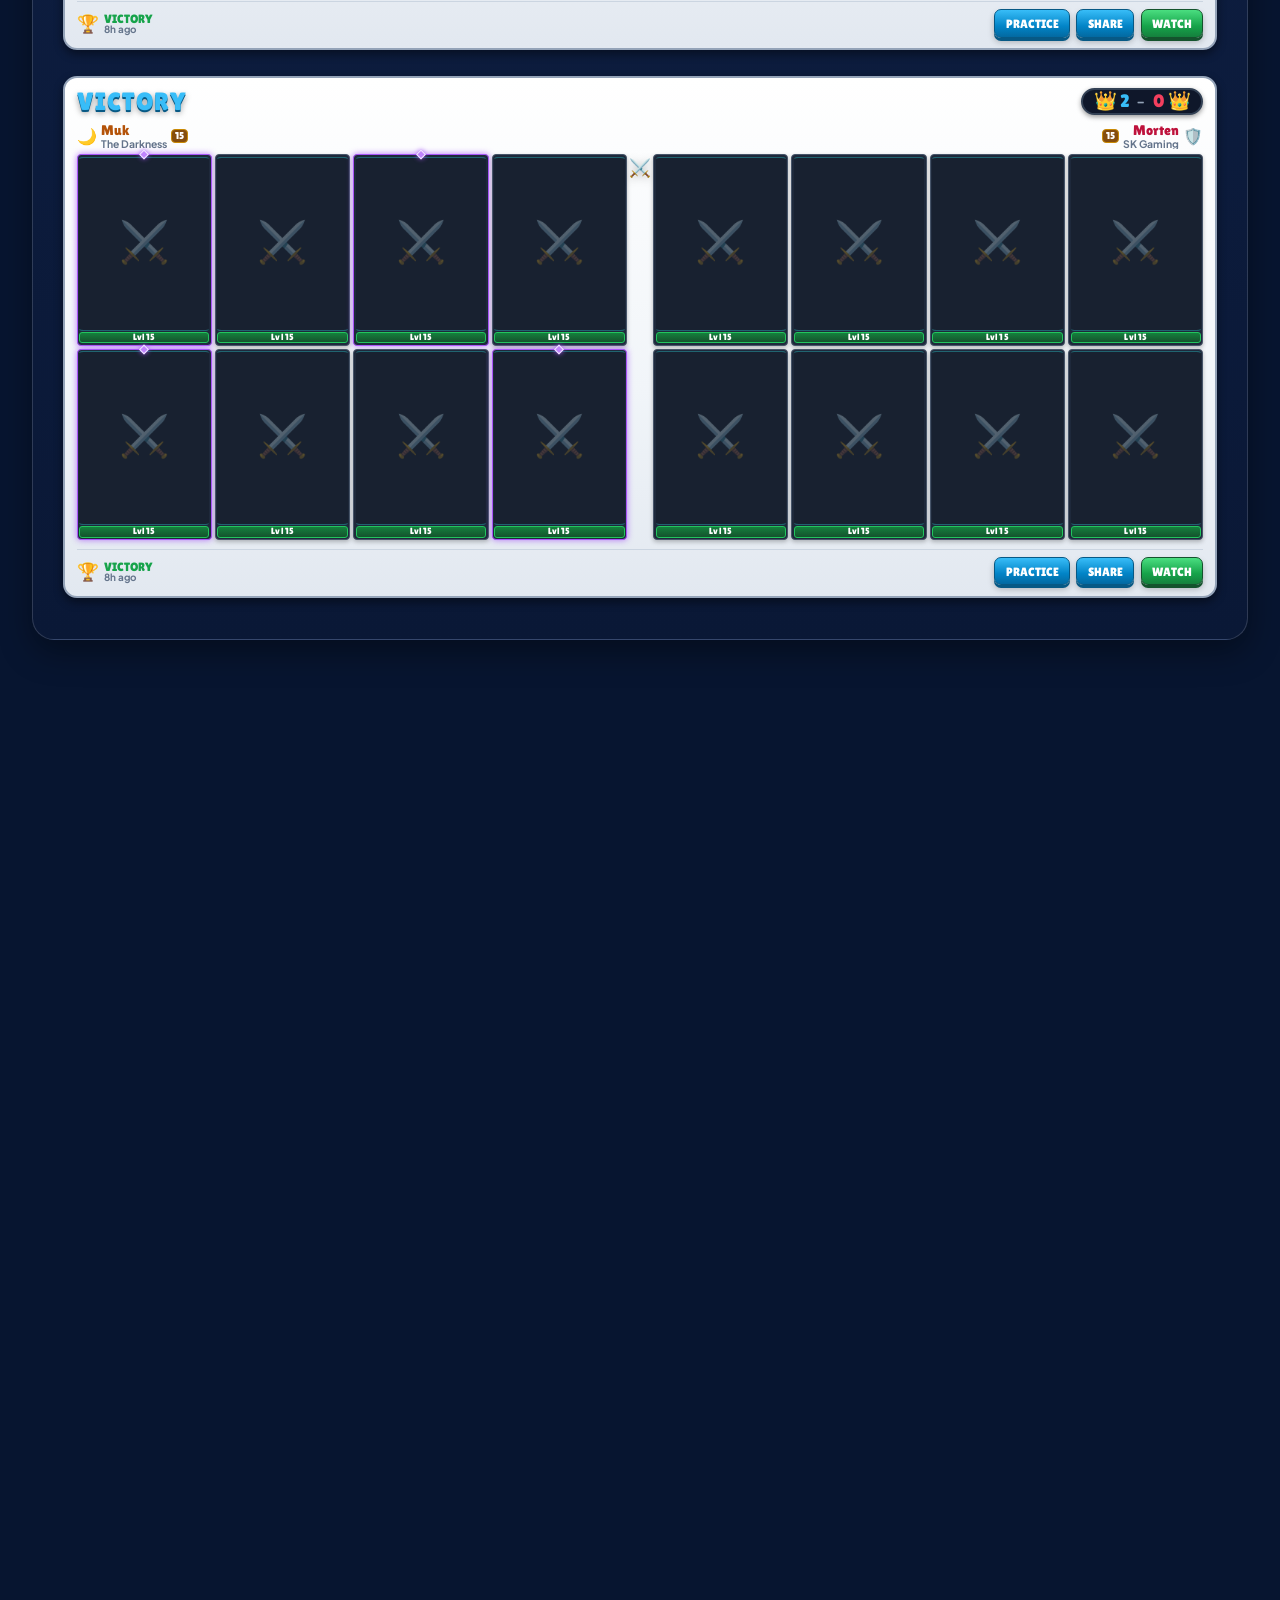
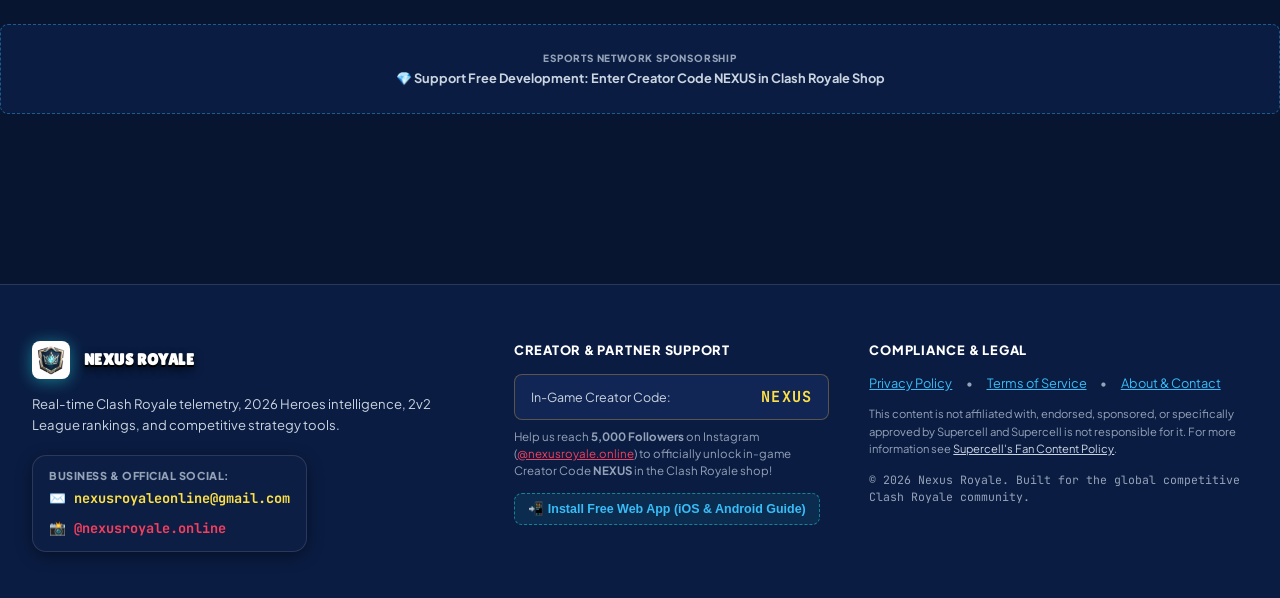
==== commit b559c5a1: "fix(nav): rebuild menu bar with fixed-nav-wrapper, subnav pill track, and Supercell Store drawer to " ====
--- a/index.html
+++ b/index.html
@@ -139,87 +139,198 @@
   <!-- Background Particle Canvas for Floating Elixir Droplets & Spark FX -->
   <canvas id="particles-canvas"></canvas>
 
-  <!-- 1. Creator Code Monetization Banner -->
-  <div class="creator-code-bar" id="creator-code-banner">
-    <div class="creator-code-text">
-      <span>💎 Road to Creator Code <span class="creator-highlight">NEXUS</span>: Goal 5,000 Followers on IG</span>
+  <!-- ======================================================== -->
+  <!-- FIXED UNIVERSAL MENU BAR SUITE (NEVER GETS LOST ON RESIZE) -->
+  <!-- ======================================================== -->
+  <div class="fixed-nav-wrapper" id="fixed-nav-wrapper">
+    
+    <!-- 1. Creator Code Monetization Banner -->
+    <div class="creator-code-bar" id="creator-code-banner">
+      <div class="creator-code-text">
+        <span>💎 Support Creator Code <span class="creator-highlight">NEXUS</span> in Clash Royale</span>
+      </div>
+      <button type="button" class="btn-copy-code" id="btn-copy-creator-code" title="Copy Support Code NEXUS">
+        <span>CODE</span>
+        <strong>NEXUS</strong>
+      </button>
     </div>
-    <button type="button" class="btn-copy-code" id="btn-copy-creator-code" title="View Creator Code Goal & Status">
-      <span>SUPPORT CODE</span>
-      <strong>NEXUS</strong>
-    </button>
-  </div>
-
-  <!-- 2. Authentic Clash Royale Supercell Store Top Navigation Bar -->
-  <header class="top-nav cr-in-game-bar">
-    <div class="brand-group" id="btn-brand">
-      <div class="sc-store-flag" title="Clash Royale Supercell Store & Telemetry">
-        <span class="sc-flag-crown">👑</span>
-        <div class="sc-flag-text-col">
-          <span class="sc-flag-sub">SUPERCELL STORE</span>
-          <span class="sc-flag-brand">CLASH ROYALE</span>
-        </div>
-      </div>
-      <div class="brand-symbol">
-        <img src="nexus_crest_cyber.jpg" alt="Nexus Royale Crest" class="brand-crest-img">
-      </div>
-      <div class="brand-text">
-        <span>NEXUS</span>
-        <span class="brand-version">STORE</span>
-      </div>
-    </div>
-
-    <!-- Navigation Tabs -->
-    <nav class="nav-links" id="main-nav-links">
-      <a href="radar.html" target="_blank" class="nav-btn live-radar-top-btn" style="background: linear-gradient(180deg, #fff275 0%, #fde047 30%, #eab308 70%, #ca8a04 100%); color: #451a03; border: 1.5px solid #fff; box-shadow: 0 0 10px rgba(253, 224, 71, 0.5); text-decoration: none; font-weight: 900; display: inline-flex; align-items: center; gap: 0.35rem;">⚡ LIVE RADAR <span class="hot-tag">CO-PILOT</span></a>
-      <button class="nav-btn" data-tab="battles" id="nav-btn-battles">⚔️ BATTLE LOG <span class="hot-tag">AI COACH</span></button>
-      <button class="nav-btn" data-tab="heroes">⚡ HEROES 2026 <span class="hot-tag">SEASON 87</span></button>
-      <button class="nav-btn" data-tab="radar" id="nav-btn-radar">🏆 EVENTS & RADAR <span class="hot-tag" style="background: #ff2a70; color: #fff;">LIVE</span></button>
-      <button class="nav-btn" data-tab="recall">🧠 DECK RECALL</button>
-      <button class="nav-btn" data-tab="meta">PRO META</button>
-      <button class="nav-btn" data-tab="studio">DECK STUDIO</button>
-      <button class="nav-btn" data-tab="simulator">SIMULATOR</button>
-      <button class="nav-btn" data-tab="videos">🎬 CLASH TV <span class="hot-tag">NEW</span></button>
-      <button class="nav-btn active" data-tab="account" id="nav-btn-account" style="display: none;">MY PROFILE</button>
-    </nav>
-
-    <!-- Supercell Store Action Cluster & Auth -->
-    <div class="nav-actions">
-      <!-- Supercell ID Pill Button -->
-      <button type="button" class="sc-id-pill" id="btn-nav-sc-id" title="Log In with Supercell ID" onclick="App.loginVerifiedPlayer('Y0JJY80');">
-        <span class="sc-id-logo-box">ID</span>
-        <span id="nav-sc-id-text">SUPERCELL ID</span>
-      </button>
-
-      <!-- Currency Status Pills -->
-      <div class="cr-status-bar" id="cr-status-bar">
-        <div class="cr-currency-pill gold" title="Live Gold Reserve">
-          🪙 <span id="top-gold-count">140 999</span>
-          <span class="cr-blue-plus">+</span>
-        </div>
-        <div class="cr-currency-pill gem" title="Clash Gems">
-          💎 <span id="top-gem-count">295</span>
-          <span class="cr-blue-plus">+</span>
-        </div>
-      </div>
-
-      <!-- In-Game Utility Buttons Cluster -->
-      <div class="cr-util-cluster">
-        <button type="button" class="cr-square-btn" id="btn-friends-nav" title="Social & Clan Radar" onclick="App.showView('radar'); App.updateNavButtons('radar');">
-          👥<span class="badge-counter">2</span>
+
+    <!-- 2. Primary Supercell Store Header Bar -->
+    <header class="top-nav cr-in-game-bar" id="main-top-nav">
+      <!-- Left: Supercell Store Hanging Banner Ribbon + Crest + Brand -->
+      <div class="brand-group" id="btn-brand" title="Nexus Royale Home & Overview">
+        <div class="sc-store-flag" title="Clash Royale Supercell Store & Telemetry">
+          <span class="sc-flag-crown">👑</span>
+          <div class="sc-flag-text-col">
+            <span class="sc-flag-sub">SUPERCELL STORE</span>
+            <span class="sc-flag-brand">CLASH ROYALE</span>
+          </div>
+        </div>
+        <div class="brand-symbol">
+          <img src="nexus_crest_cyber.jpg" alt="Nexus Royale Crest" class="brand-crest-img">
+        </div>
+        <div class="brand-text">
+          <span>NEXUS</span>
+          <span class="brand-version">STORE</span>
+        </div>
+      </div>
+
+      <!-- Right: Supercell ID + Currencies + Audio + Hamburger Toggle -->
+      <div class="nav-actions">
+        <!-- Supercell ID Pill Button -->
+        <button type="button" class="sc-id-pill" id="btn-nav-sc-id" title="Log In with Supercell ID" onclick="App.loginVerifiedPlayer('Y0JJY80');">
+          <span class="sc-id-logo-box">ID</span>
+          <span id="nav-sc-id-text">SUPERCELL ID</span>
         </button>
+
+        <!-- Live Currencies -->
+        <div class="cr-status-bar" id="cr-status-bar">
+          <div class="cr-currency-pill gold" title="Live Gold Reserve">
+            🪙 <span id="top-gold-count">140 999</span>
+          </div>
+          <div class="cr-currency-pill gem" title="Clash Gems">
+            💎 <span id="top-gem-count">295</span>
+          </div>
+        </div>
+
+        <!-- Audio Toggle Button -->
         <button type="button" class="audio-toggle-btn on" id="btn-toggle-audio" title="Toggle Web Audio SFX" style="border-radius: 9999px; padding: 0.4rem 0.6rem;">
           <span id="audio-icon">🔊</span>
         </button>
-      </div>
-
-      <div class="player-status-chip" id="user-status-chip" style="display: none;">
-        <span class="status-dot"></span>
-        <span id="chip-player-name">Muk</span>
-        <button class="btn-switch-user" id="btn-switch-account" title="Switch Account">✕</button>
+
+        <!-- 3D Supercell Store Hamburger Menu Toggle Button (Never gets lost on resize) -->
+        <button type="button" class="sc-menu-toggle-btn" id="btn-menu-toggle" title="Toggle Full Navigation Menu" aria-label="Toggle Navigation Menu">
+          <span id="menu-icon-symbol">☰</span>
+          <span class="menu-btn-label">MENU</span>
+        </button>
+
+        <div class="player-status-chip" id="user-status-chip" style="display: none;">
+          <span class="status-dot"></span>
+          <span id="chip-player-name">Muk</span>
+          <button class="btn-switch-user" id="btn-switch-account" title="Switch Account">✕</button>
+        </div>
+      </div>
+    </header>
+
+    <!-- 3. Sub-Navigation Horizontal Pill Track (Always fixed, swipeable, never lost) -->
+    <div class="sc-subnav-strip" id="sc-subnav-strip">
+      <div class="sc-subnav-container">
+        <button type="button" class="nav-scroll-btn left" id="btn-nav-scroll-left" aria-label="Scroll Tabs Left" title="Scroll Tabs Left">‹</button>
+        <nav class="nav-links" id="main-nav-links">
+          <a href="radar.html" target="_blank" class="nav-btn live-radar-top-btn" style="background: linear-gradient(180deg, #fff275 0%, #fde047 30%, #eab308 70%, #ca8a04 100%); color: #451a03; border: 1.5px solid #fff; box-shadow: 0 0 10px rgba(253, 224, 71, 0.5); text-decoration: none; font-weight: 900; display: inline-flex; align-items: center; gap: 0.35rem;">⚡ LIVE RADAR <span class="hot-tag">CO-PILOT</span></a>
+          <button class="nav-btn" data-tab="battles" id="nav-btn-battles">⚔️ BATTLE LOG <span class="hot-tag">AI COACH</span></button>
+          <button class="nav-btn" data-tab="heroes">⚡ HEROES 2026 <span class="hot-tag">SEASON 87</span></button>
+          <button class="nav-btn" data-tab="radar" id="nav-btn-radar">🏆 EVENTS & RADAR <span class="hot-tag" style="background: #ff2a70; color: #fff;">LIVE</span></button>
+          <button class="nav-btn" data-tab="recall">🧠 DECK RECALL</button>
+          <button class="nav-btn" data-tab="meta">PRO META</button>
+          <button class="nav-btn" data-tab="studio">DECK STUDIO</button>
+          <button class="nav-btn" data-tab="simulator">SIMULATOR</button>
+          <button class="nav-btn" data-tab="videos">🎬 CLASH TV <span class="hot-tag">NEW</span></button>
+          <button class="nav-btn active" data-tab="account" id="nav-btn-account" style="display: none;">MY PROFILE</button>
+        </nav>
+        <button type="button" class="nav-scroll-btn right" id="btn-nav-scroll-right" aria-label="Scroll Tabs Right" title="Scroll Tabs Right">›</button>
       </div>
     </div>
-  </header>
+
+    <!-- 4. Supercell Store Fullscreen Dropdown Drawer Overlay -->
+    <div class="sc-menu-drawer" id="sc-menu-drawer" aria-hidden="true">
+      <div class="drawer-inner">
+        <div class="drawer-header">
+          <div class="drawer-title">
+            <span>⚔️ EXPLORE NEXUS ROYALE</span>
+            <small>Direct Supercell Telemetry & Pro Esports Suite</small>
+          </div>
+          <button type="button" class="drawer-close-btn" id="btn-drawer-close" aria-label="Close Menu">✕</button>
+        </div>
+
+        <div class="drawer-grid">
+          <button type="button" class="drawer-item-card nav-btn" data-tab="account">
+            <div class="drawer-card-icon">👑</div>
+            <div class="drawer-card-info">
+              <div class="drawer-card-title">My Career Profile <span class="hot-tag">LIVE</span></div>
+              <div class="drawer-card-sub">Supercell telemetry, trophies, evolution & hero slots</div>
+            </div>
+          </button>
+
+          <button type="button" class="drawer-item-card nav-btn" data-tab="battles">
+            <div class="drawer-card-icon">⚔️</div>
+            <div class="drawer-card-info">
+              <div class="drawer-card-title">Battle Log & AI Coach</div>
+              <div class="drawer-card-sub">Post-match breakdown, elixir mistakes, replay intel</div>
+            </div>
+          </button>
+
+          <button type="button" class="drawer-item-card nav-btn" data-tab="heroes">
+            <div class="drawer-card-icon">⚡</div>
+            <div class="drawer-card-info">
+              <div class="drawer-card-title">2026 Heroes & Evolutions <span class="hot-tag">SEASON 87</span></div>
+              <div class="drawer-card-sub">Hero Ice Wizard, Hero Knight, Hero Valkyrie meta</div>
+            </div>
+          </button>
+
+          <button type="button" class="drawer-item-card nav-btn" data-tab="radar">
+            <div class="drawer-card-icon">🏆</div>
+            <div class="drawer-card-info">
+              <div class="drawer-card-title">Events & Tournaments <span class="hot-tag" style="background:#ff2a70;color:#fff;">LIVE</span></div>
+              <div class="drawer-card-sub">Princess Gambit, Sudden Death, Royale Shuffle</div>
+            </div>
+          </button>
+
+          <button type="button" class="drawer-item-card nav-btn" data-tab="meta">
+            <div class="drawer-card-icon">📊</div>
+            <div class="drawer-card-info">
+              <div class="drawer-card-title">Pro Meta Leaderboards</div>
+              <div class="drawer-card-sub">Mohamed Light, Top 200 Ultimate Champion decks</div>
+            </div>
+          </button>
+
+          <button type="button" class="drawer-item-card nav-btn" data-tab="recall">
+            <div class="drawer-card-icon">🧠</div>
+            <div class="drawer-card-info">
+              <div class="drawer-card-title">Deck Recall Trainer</div>
+              <div class="drawer-card-sub">Pro card rotation memory practice & test mode</div>
+            </div>
+          </button>
+
+          <button type="button" class="drawer-item-card nav-btn" data-tab="studio">
+            <div class="drawer-card-icon">🛠️</div>
+            <div class="drawer-card-info">
+              <div class="drawer-card-title">Deck Studio & 1-Tap Export</div>
+              <div class="drawer-card-sub">Build 3-slot hero decks & copy direct into Clash Royale</div>
+            </div>
+          </button>
+
+          <button type="button" class="drawer-item-card nav-btn" data-tab="simulator">
+            <div class="drawer-card-icon">🎮</div>
+            <div class="drawer-card-info">
+              <div class="drawer-card-title">Battle Match Simulator</div>
+              <div class="drawer-card-sub">Matchup win-rate predictions & counter matchups</div>
+            </div>
+          </button>
+
+          <button type="button" class="drawer-item-card nav-btn" data-tab="videos">
+            <div class="drawer-card-icon">🎬</div>
+            <div class="drawer-card-info">
+              <div class="drawer-card-title">Clash TV & Esports Replays <span class="hot-tag">NEW</span></div>
+              <div class="drawer-card-sub">Official CRL Championship tournaments & highlights</div>
+            </div>
+          </button>
+
+          <a href="radar.html" target="_blank" class="drawer-item-card live-radar-card" style="text-decoration:none;">
+            <div class="drawer-card-icon">⚡</div>
+            <div class="drawer-card-info">
+              <div class="drawer-card-title" style="color: #fde047;">Live Co-Pilot Radar <span class="hot-tag" style="background:#ff2a70;color:#fff;">POP-OUT</span></div>
+              <div class="drawer-card-sub">Second-screen live opponent cycle & elixir tracker</div>
+            </div>
+          </a>
+        </div>
+      </div>
+    </div>
+    <div class="drawer-backdrop" id="sc-drawer-backdrop"></div>
+  </div>
+
+  <!-- Dynamic Nav Spacer so page content never slips behind fixed header -->
+  <div class="nav-spacer" id="nav-spacer"></div>
 
   <!-- Top Esports Programmatic Ad Slot (NitroPay / Playwire 728x90) -->
   <div class="ad-slot-leaderboard">
--- a/styles.css
+++ b/styles.css
@@ -488,6 +488,305 @@
   box-shadow: 0 0 10px rgba(6, 182, 212, 0.25);
 }
 
+/* =================================================== */
+/* 2.5. FIXED UNIVERSAL MENU BAR SUITE (NEVER GETS LOST) */
+/* =================================================== */
+.fixed-nav-wrapper {
+  position: fixed;
+  top: 0;
+  left: 0;
+  right: 0;
+  width: 100vw;
+  max-width: 100%;
+  z-index: 10000;
+  box-shadow: 0 10px 30px rgba(0, 0, 0, 0.55);
+}
+
+.nav-spacer {
+  height: 116px;
+  width: 100%;
+  flex-shrink: 0;
+}
+
+@media (max-width: 768px) {
+  .nav-spacer {
+    height: 108px;
+  }
+}
+
+/* Sub-Navigation Horizontal Pill Track (Always fixed, swipeable, never lost) */
+.sc-subnav-strip {
+  background: #091a3c;
+  border-bottom: 2px solid rgba(255, 255, 255, 0.1);
+  box-shadow: inset 0 2px 6px rgba(0, 0, 0, 0.45);
+  padding: 0.35rem 0.75rem;
+  width: 100%;
+  box-sizing: border-box;
+  display: flex;
+  align-items: center;
+  justify-content: center;
+}
+
+.sc-subnav-container {
+  display: flex;
+  align-items: center;
+  gap: 0.4rem;
+  width: 100%;
+  max-width: 1360px;
+  position: relative;
+}
+
+.sc-subnav-container .nav-links {
+  display: flex;
+  align-items: center;
+  gap: 0.35rem;
+  overflow-x: auto;
+  scroll-behavior: smooth;
+  -webkit-overflow-scrolling: touch;
+  scrollbar-width: none;
+  padding: 0.15rem 0.2rem;
+  border-radius: 9999px;
+  background: transparent;
+  border: none;
+  box-shadow: none;
+  flex: 1;
+}
+
+.sc-subnav-container .nav-links::-webkit-scrollbar {
+  display: none;
+}
+
+.nav-scroll-btn {
+  width: 28px;
+  height: 28px;
+  border-radius: 50%;
+  background: rgba(13, 56, 126, 0.95);
+  border: 1.5px solid rgba(255, 255, 255, 0.25);
+  color: #fff;
+  font-size: 1.15rem;
+  line-height: 1;
+  display: flex;
+  align-items: center;
+  justify-content: center;
+  cursor: pointer;
+  box-shadow: 0 2px 6px rgba(0, 0, 0, 0.4);
+  transition: all 0.15s ease;
+  flex-shrink: 0;
+  user-select: none;
+}
+
+.nav-scroll-btn:hover {
+  background: #1c4b9e;
+  transform: scale(1.1);
+  border-color: #fde047;
+  color: #fde047;
+}
+
+@media (max-width: 680px) {
+  .nav-scroll-btn {
+    display: none;
+  }
+}
+
+/* 3D Supercell Store Hamburger Menu Toggle Button */
+.sc-menu-toggle-btn {
+  background: linear-gradient(180deg, #fff275 0%, #fde047 30%, #eab308 70%, #ca8a04 100%);
+  color: #451a03;
+  font-family: var(--font-clash), var(--font-sans);
+  font-weight: 900;
+  font-size: 0.78rem;
+  letter-spacing: 0.04em;
+  border: 2px solid #fef08a;
+  border-radius: 9999px;
+  padding: 0.42rem 0.85rem;
+  box-shadow: 0 3px 0 #854d0e, 0 4px 10px rgba(0, 0, 0, 0.35);
+  cursor: pointer;
+  display: inline-flex;
+  align-items: center;
+  gap: 0.35rem;
+  transition: all 0.12s ease;
+  white-space: nowrap;
+  user-select: none;
+}
+
+.sc-menu-toggle-btn:hover {
+  filter: brightness(1.08);
+  transform: translateY(-1px);
+}
+
+.sc-menu-toggle-btn:active {
+  transform: translateY(2px);
+  box-shadow: 0 1px 0 #854d0e;
+}
+
+.sc-menu-toggle-btn.open {
+  background: linear-gradient(180deg, #f87171 0%, #ef4444 60%, #b91c1c 100%);
+  border-color: #fca5a5;
+  color: #fff;
+  box-shadow: 0 3px 0 #7f1d1d, 0 4px 10px rgba(0, 0, 0, 0.35);
+}
+
+/* Supercell Store Dropdown Drawer */
+.sc-menu-drawer {
+  position: fixed;
+  top: 0;
+  left: 0;
+  right: 0;
+  bottom: 0;
+  background: rgba(5, 14, 36, 0.96);
+  backdrop-filter: blur(20px);
+  -webkit-backdrop-filter: blur(20px);
+  z-index: 10001;
+  display: none;
+  overflow-y: auto;
+  padding: 1.5rem 1.5rem 4rem;
+  animation: drawerSlideDown 0.22s cubic-bezier(0.16, 1, 0.3, 1);
+}
+
+.sc-menu-drawer.open {
+  display: block;
+}
+
+@keyframes drawerSlideDown {
+  0% { opacity: 0; transform: translateY(-16px); }
+  100% { opacity: 1; transform: translateY(0); }
+}
+
+.drawer-inner {
+  max-width: 960px;
+  margin: 0 auto;
+  padding-bottom: 2rem;
+}
+
+.drawer-header {
+  display: flex;
+  justify-content: space-between;
+  align-items: center;
+  padding-bottom: 1.25rem;
+  margin-bottom: 1.5rem;
+  border-bottom: 1.5px solid rgba(255, 255, 255, 0.12);
+}
+
+.drawer-title {
+  font-family: var(--font-clash), var(--font-sans);
+  font-size: 1.35rem;
+  font-weight: 900;
+  color: #fff;
+  display: flex;
+  flex-direction: column;
+  gap: 0.25rem;
+}
+
+.drawer-title small {
+  font-size: 0.78rem;
+  color: #94a3b8;
+  font-family: var(--font-sans);
+  font-weight: 600;
+  letter-spacing: normal;
+}
+
+.drawer-close-btn {
+  background: rgba(255, 255, 255, 0.1);
+  border: 1.5px solid rgba(255, 255, 255, 0.25);
+  color: #fff;
+  width: 40px;
+  height: 40px;
+  border-radius: 50%;
+  font-size: 1.2rem;
+  font-weight: 900;
+  cursor: pointer;
+  display: flex;
+  align-items: center;
+  justify-content: center;
+  transition: all 0.15s ease;
+}
+
+.drawer-close-btn:hover {
+  background: #ef4444;
+  border-color: #f87171;
+  transform: scale(1.08);
+}
+
+.drawer-grid {
+  display: grid;
+  grid-template-columns: repeat(auto-fill, minmax(280px, 1fr));
+  gap: 0.85rem;
+}
+
+.drawer-item-card {
+  background: linear-gradient(180deg, #132752 0%, #0a1836 100%);
+  border: 1.5px solid rgba(255, 255, 255, 0.14);
+  border-radius: 18px;
+  padding: 1.1rem 1.25rem;
+  display: flex;
+  align-items: center;
+  gap: 1rem;
+  cursor: pointer;
+  text-align: left;
+  transition: all 0.15s cubic-bezier(0.16, 1, 0.3, 1);
+  box-shadow: 0 6px 16px rgba(0, 0, 0, 0.3);
+  text-decoration: none;
+  color: inherit;
+  width: 100%;
+  box-sizing: border-box;
+}
+
+.drawer-item-card:hover {
+  background: linear-gradient(180deg, #1c3b7a 0%, #0e2450 100%);
+  border-color: rgba(253, 224, 71, 0.6);
+  transform: translateY(-2px);
+  box-shadow: 0 10px 24px rgba(0, 0, 0, 0.45);
+}
+
+.drawer-item-card.active {
+  border-color: #fde047;
+  background: linear-gradient(180deg, #1a3c7c 0%, #0e2759 100%);
+  box-shadow: 0 0 18px rgba(253, 224, 71, 0.3);
+}
+
+.drawer-card-icon {
+  font-size: 1.9rem;
+  line-height: 1;
+  flex-shrink: 0;
+}
+
+.drawer-card-info {
+  flex: 1;
+  min-width: 0;
+}
+
+.drawer-card-title {
+  font-family: var(--font-clash), var(--font-sans);
+  font-size: 0.96rem;
+  font-weight: 900;
+  color: #fff;
+  margin-bottom: 0.2rem;
+  display: flex;
+  align-items: center;
+  gap: 0.4rem;
+  white-space: nowrap;
+  overflow: hidden;
+  text-overflow: ellipsis;
+}
+
+.drawer-card-sub {
+  font-size: 0.72rem;
+  color: #94a3b8;
+  line-height: 1.35;
+}
+
+.drawer-backdrop {
+  position: fixed;
+  inset: 0;
+  background: rgba(0, 0, 0, 0.7);
+  z-index: 10000;
+  display: none;
+}
+
+.drawer-backdrop.open {
+  display: block;
+}
+
 .btn-install-app {
   background: linear-gradient(135deg, rgba(38, 236, 232, 0.15) 0%, rgba(216, 184, 120, 0.2) 100%);
   border: 1px solid var(--cyan);
@@ -3041,28 +3340,26 @@
   }
 
   .top-nav {
-    height: 52px;
-    padding: 0.4rem 0.65rem !important;
+    height: 58px;
+    padding: 0.4rem 0.85rem !important;
     display: flex;
     align-items: center;
     justify-content: space-between;
     width: 100% !important;
-    max-width: 100vw !important;
     box-sizing: border-box !important;
-    border-bottom: 1px solid rgba(255, 255, 255, 0.06);
-    overflow: hidden !important;
+    gap: 0.5rem;
   }
 
   .brand-group {
     order: 1;
-    gap: 0.4rem;
+    gap: 0.5rem;
     min-width: 0;
     flex-shrink: 1;
     display: flex;
     align-items: center;
   }
 
-  /* Hide desktop currency pills & trophy badge on mobile screens to prevent blowout */
+  /* Hide bulky desktop currency pills on narrow mobile screens to preserve menu space */
   .cr-status-bar,
   .cr-trophy-cluster,
   .cr-util-cluster #btn-friends-nav,
@@ -3071,14 +3368,13 @@
   }
 
   .brand-symbol {
-    width: 28px;
-    height: 28px;
-    font-size: 1rem;
+    width: 32px;
+    height: 32px;
     flex-shrink: 0;
   }
 
   .brand-text {
-    font-size: 0.85rem;
+    font-size: 0.88rem;
     font-weight: 900;
     white-space: nowrap;
     overflow: hidden;
@@ -3087,7 +3383,7 @@
 
   .nav-actions {
     order: 2;
-    gap: 0.35rem;
+    gap: 0.5rem;
     display: flex;
     align-items: center;
     flex-shrink: 0;
@@ -3108,9 +3404,9 @@
     font-size: 0.7rem;
   }
 
-  /* HIDE TOP NAV HORIZONTAL SCROLLBAR - NAVIGATION NOW IN MOBILE BOTTOM DOCK */
-  .top-nav .nav-links {
-    display: none !important;
+  /* Ensure subnav strip stays perfectly fixed and touch-scrollable on resize */
+  .sc-subnav-strip {
+    padding: 0.25rem 0.5rem;
   }
 
   /* 2. Persistent Mobile Bottom App Dock (Clash Royale Style) */
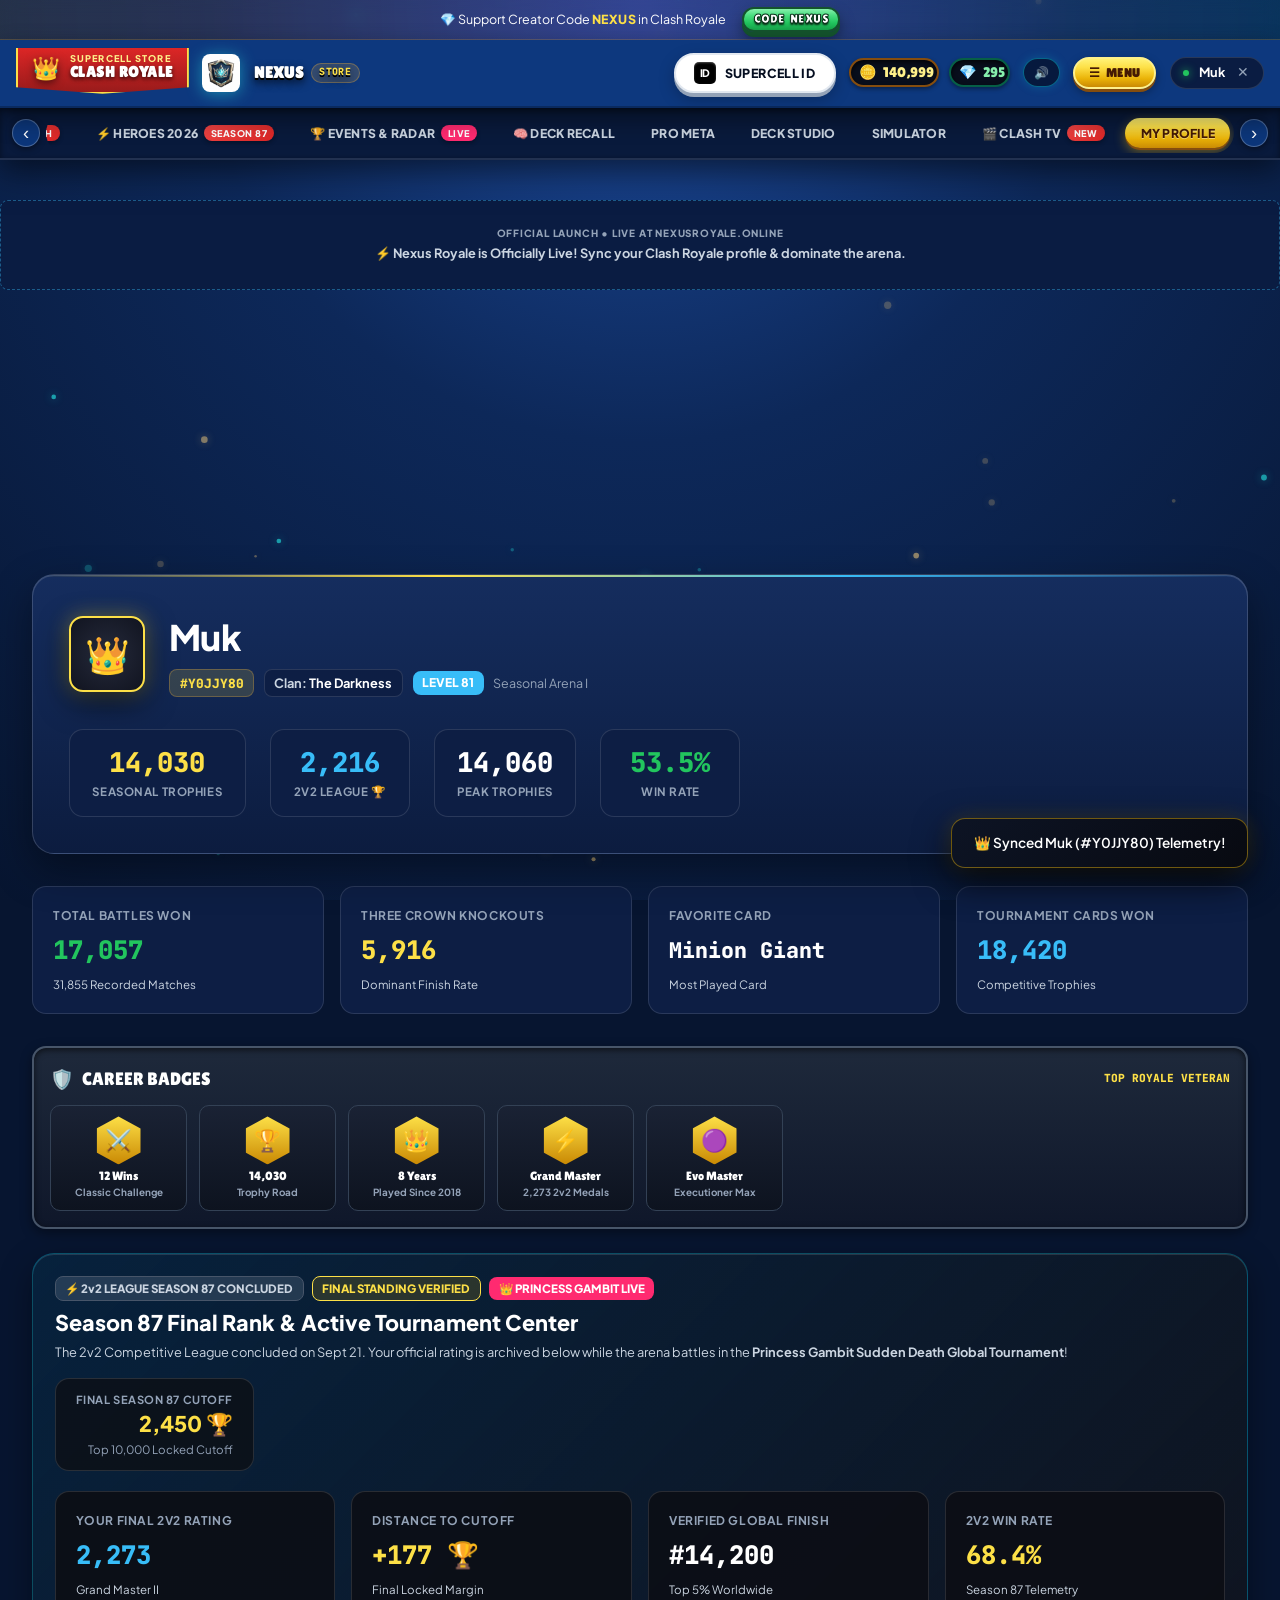
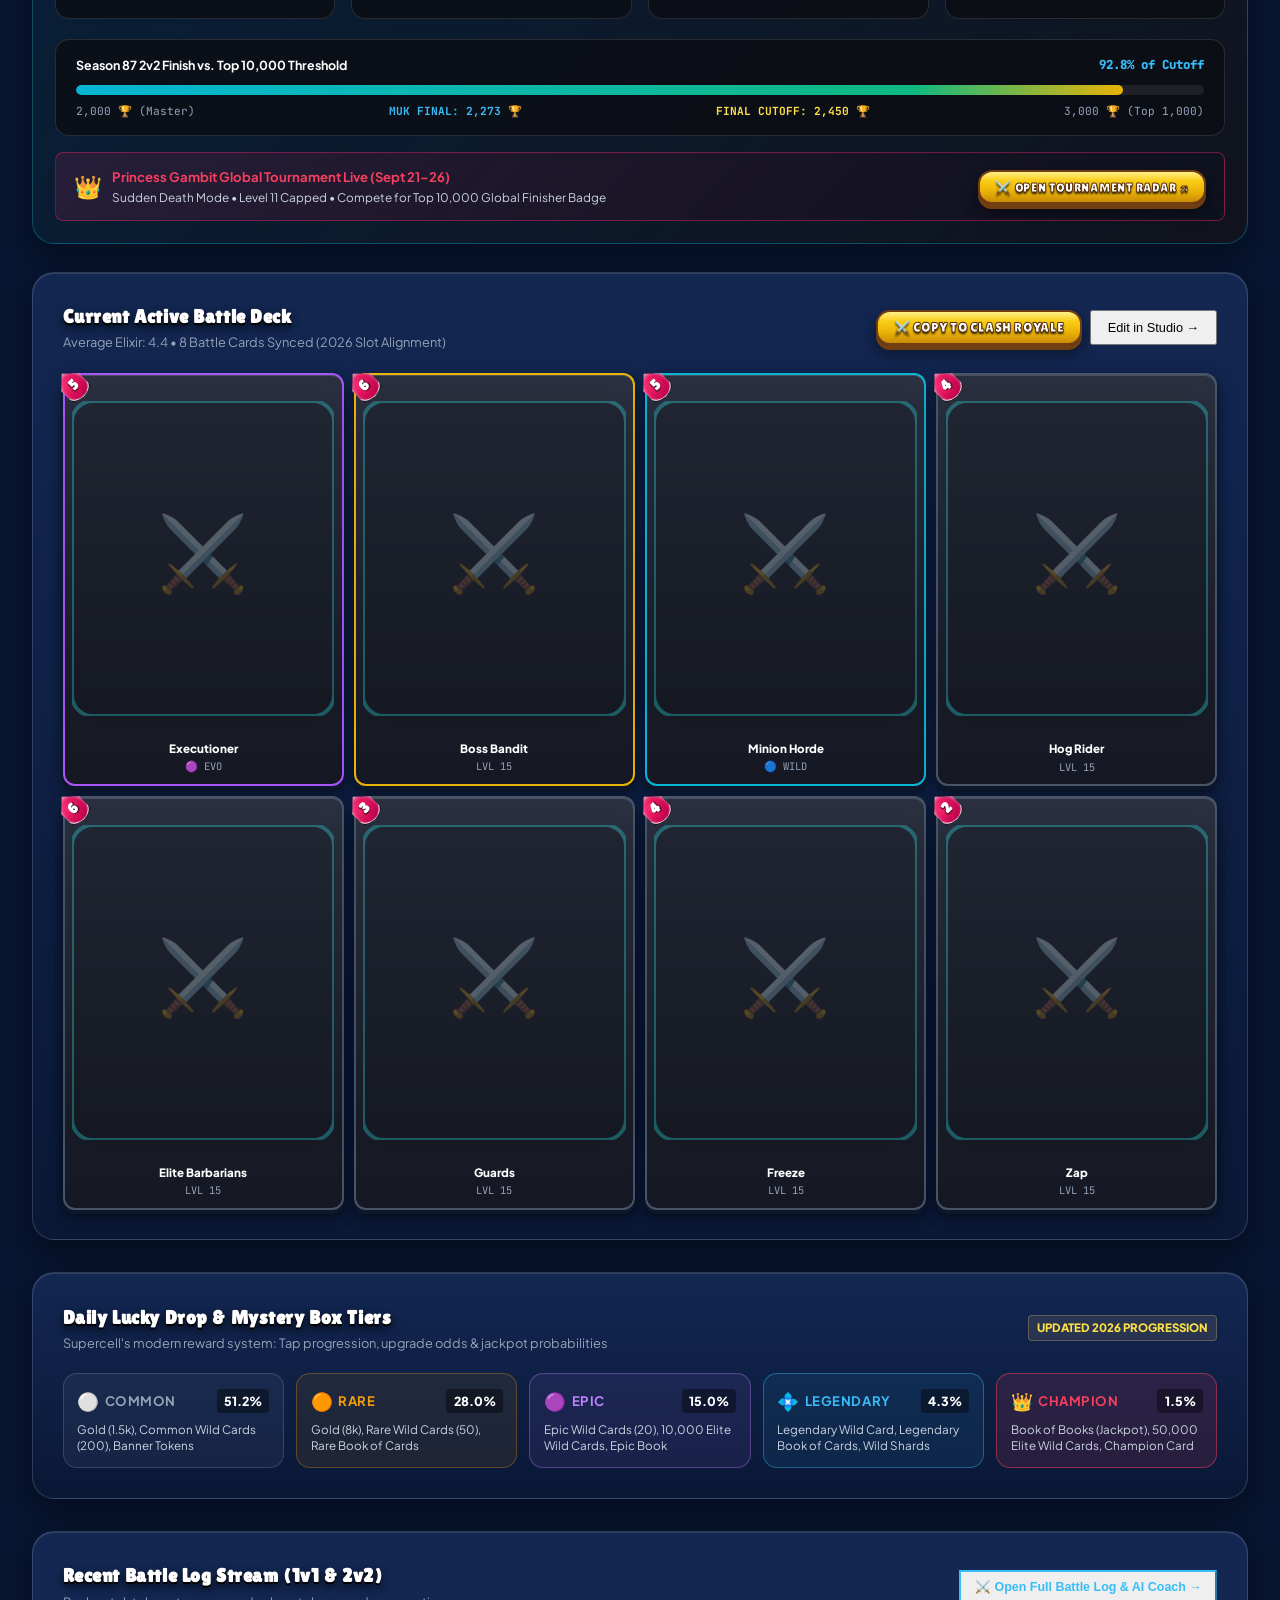
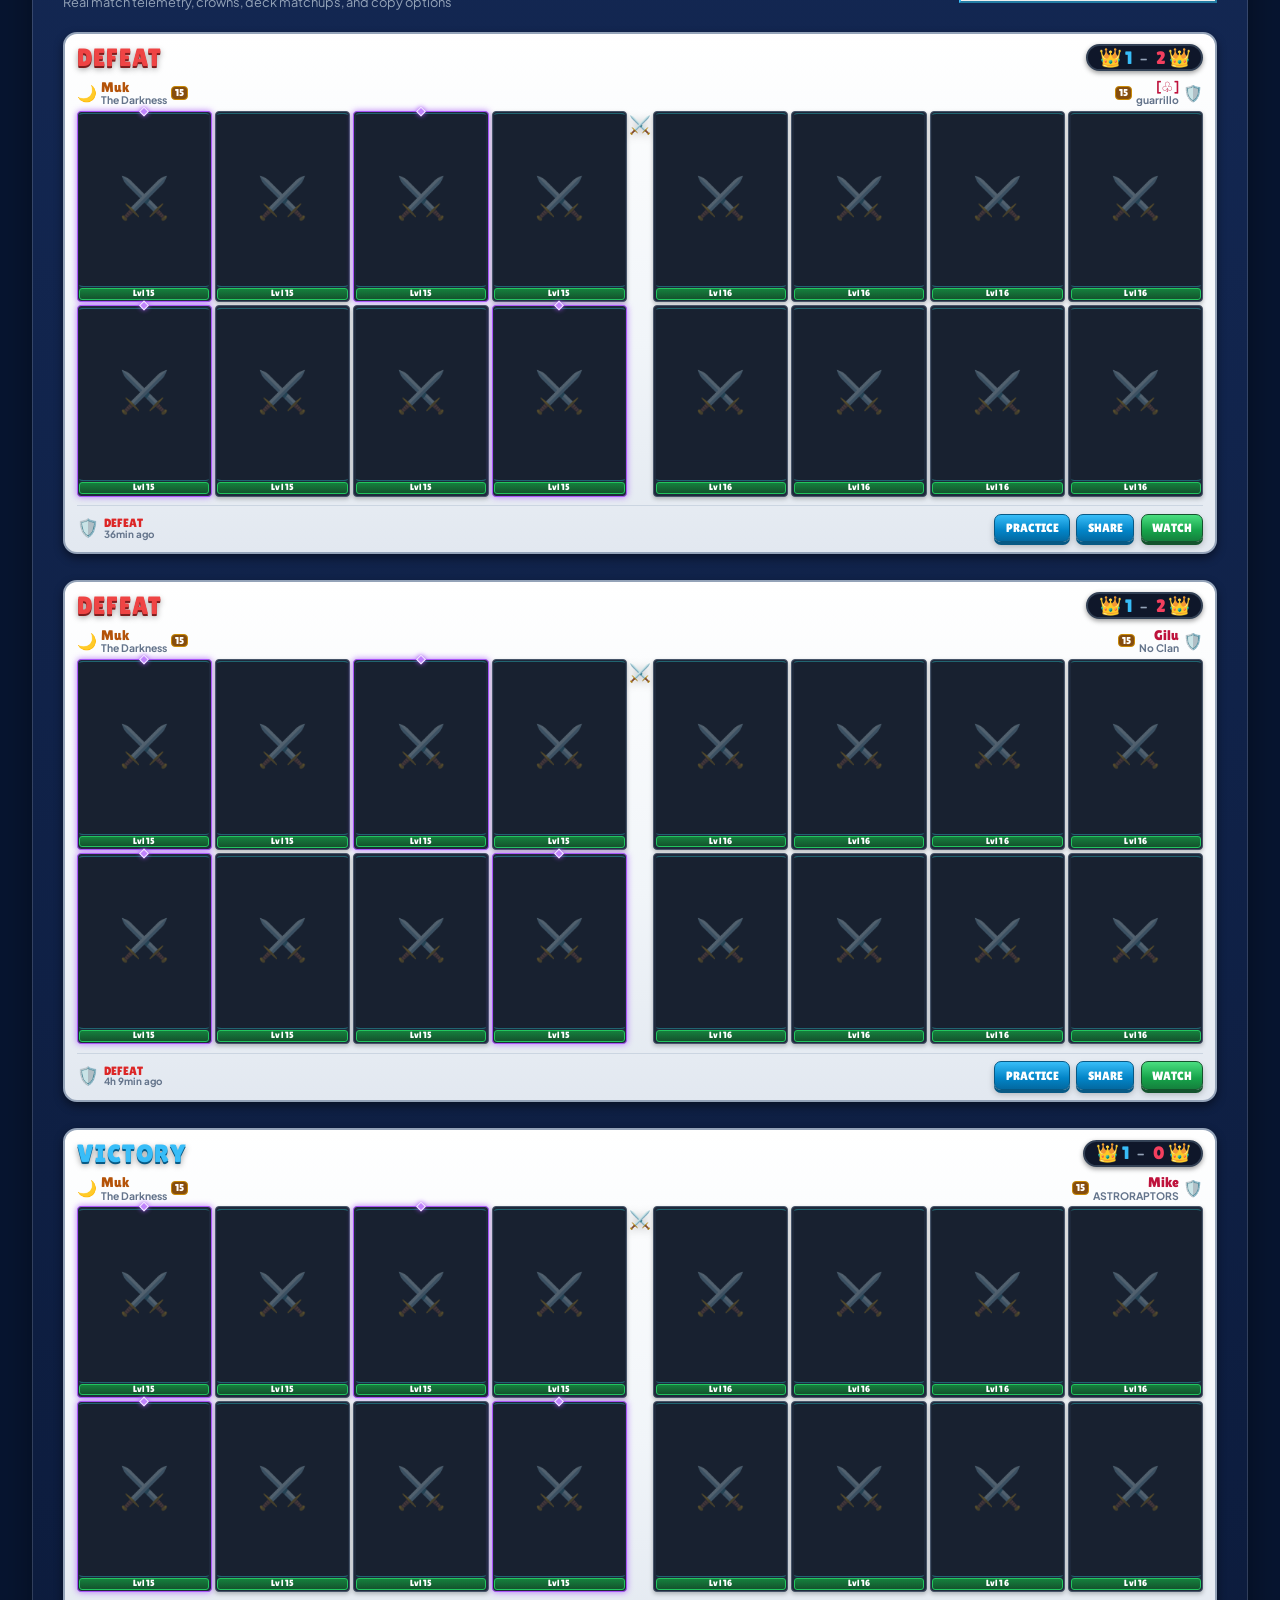
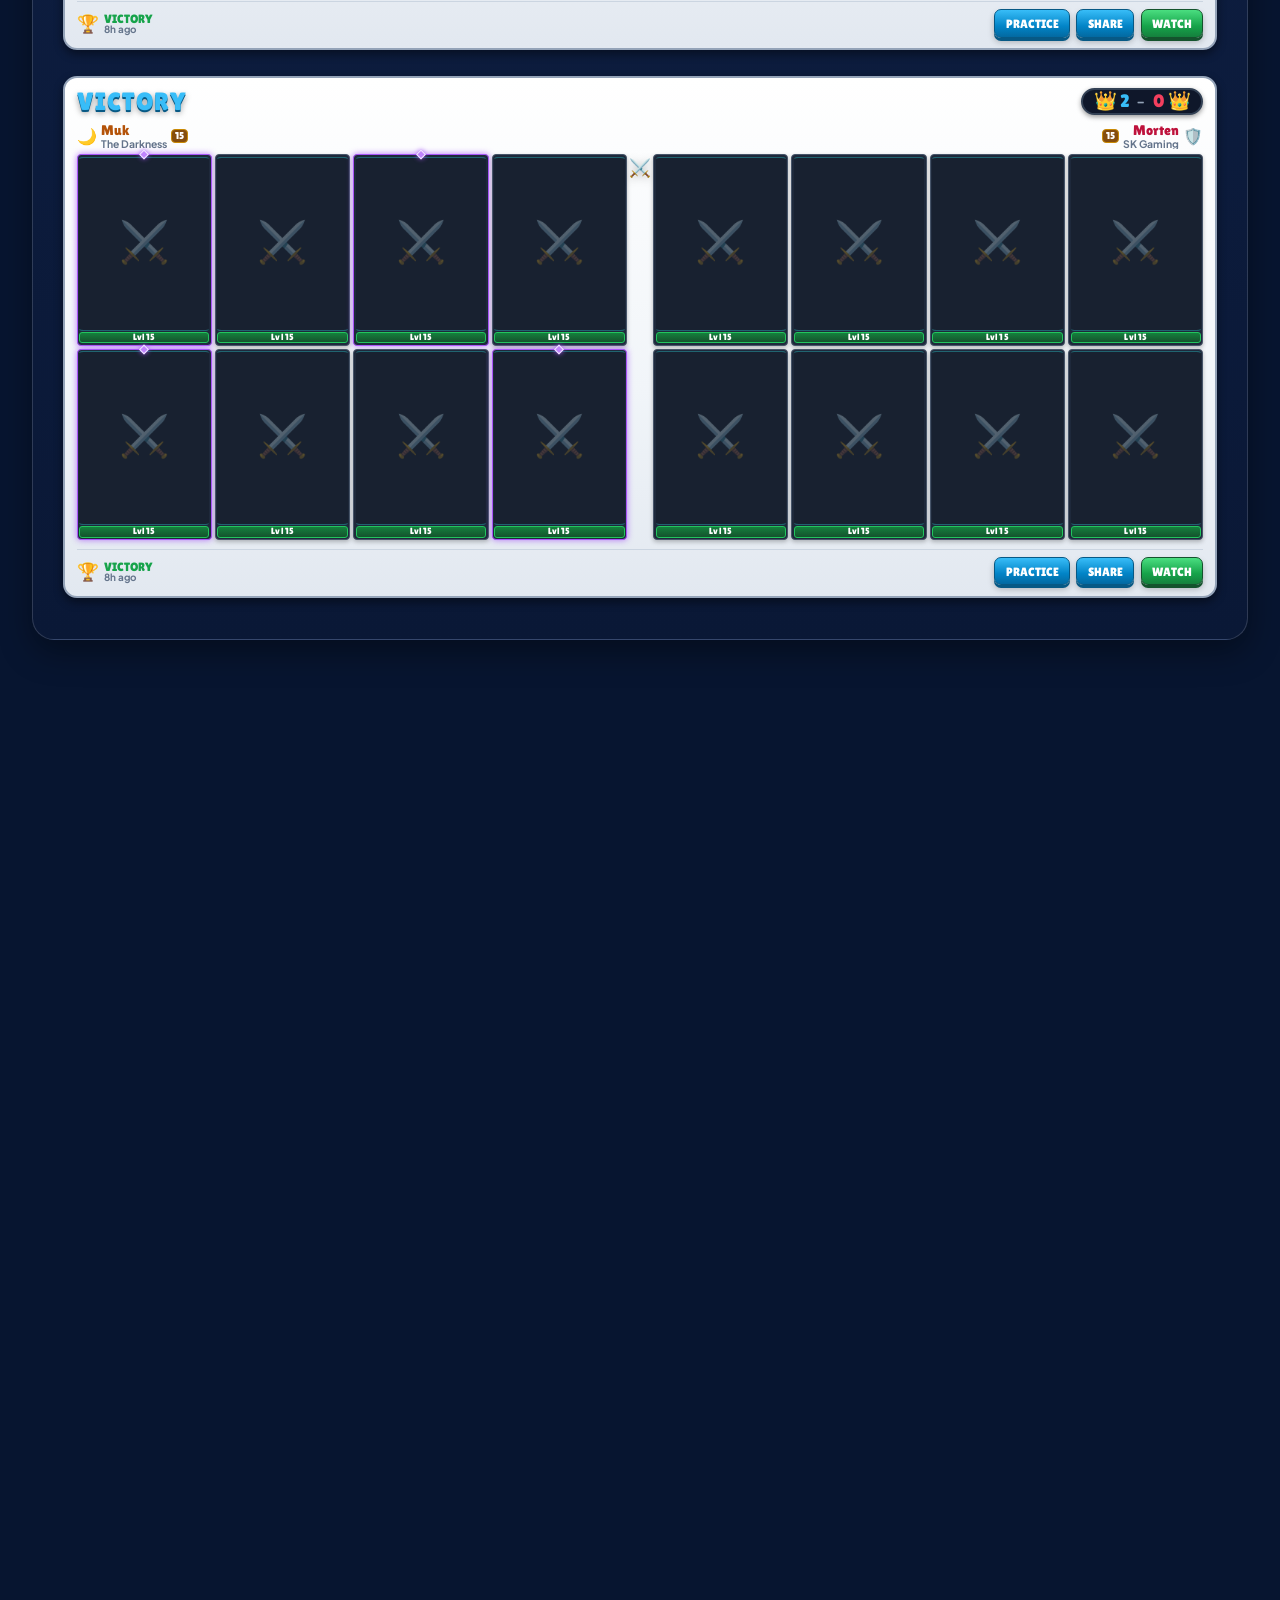
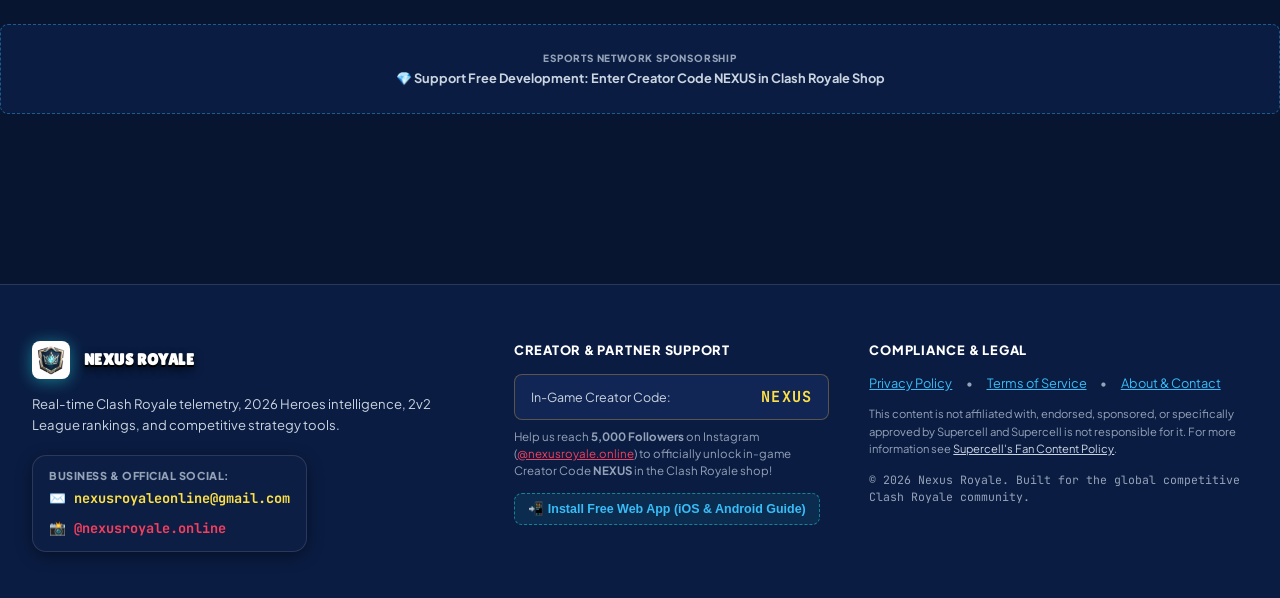
==== commit 3dd8b055: "fix(tv): restore Clash TV with 24 verified active Clash Royale videos, direct YouTube watch links, a" ====
--- a/index.html
+++ b/index.html
@@ -1464,32 +1464,34 @@
     <!-- ======================================================== -->
     <!-- FEATURED VIDEOS                                          -->
     <!-- ======================================================== -->
+    <!-- ======================================================== -->
+    <!-- FEATURED CLASH ROYALE TV & ESPORTS                       -->
+    <!-- ======================================================== -->
     <section id="view-videos" style="display: none;">
-      <div class="heroes-banner" style="background: linear-gradient(135deg, rgba(13,18,31,0.97) 0%, rgba(8,10,16,0.99) 100%); border: 1px solid rgba(238,180,8,0.35); margin-bottom: 2rem;">
-        <div style="display:flex;align-items:center;gap:1rem;padding:1.5rem 2rem;">
-          <div>
-            <div class="hero-pill-badge" style="margin-bottom:0.6rem; background:rgba(238,180,8,0.12); color:#eab308; border-color:rgba(238,180,8,0.4);">🎬 FEATURED CONTENT</div>
-            <div class="section-title" style="font-size:clamp(1.4rem,4vw,2rem); font-weight:900; color:#fff; margin-bottom:0.3rem;">CLASH ROYALE TV</div>
-            <div class="section-subtitle">Pro guides, deck breakdowns & tournament coverage from the best CR creators</div>
+      <div class="heroes-banner" style="background: linear-gradient(180deg, #132752 0%, #0a1836 100%); border: 1.5px solid rgba(255, 255, 255, 0.16); border-radius: 22px; box-shadow: 0 12px 32px rgba(0,0,0,0.4); margin-bottom: 2rem; overflow: hidden; padding: 2rem;">
+        <div>
+          <div class="hero-pill-badge" style="margin-bottom:0.6rem; background:rgba(13, 56, 126, 0.85); color:#fef08a; border-color:rgba(253, 224, 71, 0.4);">🎬 OFFICIAL CREATOR NETWORK</div>
+          <div class="section-title" style="font-family:var(--font-clash), var(--font-sans); font-size:clamp(1.6rem,4vw,2.4rem); font-weight:900; color:#fff; margin-bottom:0.4rem; letter-spacing:0.02em;">CLASH ROYALE TV & REPLAYS</div>
+          <div class="section-subtitle" style="color:#cbd5e1; font-size:0.95rem; max-width:720px; line-height:1.55;">
+            Verified pro gameplay, live meta deck guides, TV Royale balance reveals & tournament coverage from top verified creators (Orange Juice, SirTag, Morten, Surgical Goblin, Boss, and Official Clash Royale).
           </div>
         </div>
       </div>
 
       <!-- Category Filter -->
-      <div class="hero-filter-bar" style="margin-bottom:1.5rem;" id="video-filters">
-        <button class="filter-btn-hero active" data-vcat="all">🎬 All Videos</button>
+      <div class="hero-filter-bar" style="margin-bottom:1.75rem;" id="video-filters">
+        <button class="filter-btn-hero active" data-vcat="all">🎬 All Videos (24)</button>
         <button class="filter-btn-hero" data-vcat="meta">⚔️ Meta Decks</button>
-        <button class="filter-btn-hero" data-vcat="guide">📖 Guides</button>
-        <button class="filter-btn-hero" data-vcat="tournament">🏆 Tournaments</button>
-        <button class="filter-btn-hero" data-vcat="fun">😄 Fun</button>
+        <button class="filter-btn-hero" data-vcat="guide">📖 Pro Guides</button>
+        <button class="filter-btn-hero" data-vcat="tournament">🏆 Tournaments & TV</button>
       </div>
 
       <!-- Video Grid -->
-      <div id="videos-grid" style="display:grid; grid-template-columns:repeat(auto-fill,minmax(min(100%,320px),1fr)); gap:1.25rem; margin-bottom:2rem;"></div>
+      <div id="videos-grid" style="display:grid; grid-template-columns:repeat(auto-fill,minmax(min(100%,320px),1fr)); gap:1.35rem; margin-bottom:2.5rem;"></div>
 
       <!-- Load More -->
-      <div style="text-align:center; margin-bottom:2rem;">
-        <button type="button" class="btn-primary-action" id="btn-load-more-videos" style="padding:0.85rem 2.5rem; font-size:1rem; font-weight:800;">
+      <div style="text-align:center; margin-bottom:2.5rem;">
+        <button type="button" class="sc-store-btn-yellow" id="btn-load-more-videos" style="padding:0.75rem 2rem; font-size:0.92rem;">
           ⬇️ Load More Videos
         </button>
       </div>
--- a/styles.css
+++ b/styles.css
@@ -2416,6 +2416,184 @@
   color: var(--text-secondary);
 }
 
+/* =================================================== */
+/* CLASH ROYALE TV & ESPORTS VIDEO SUITE               */
+/* =================================================== */
+.video-card {
+  background: linear-gradient(180deg, #132752 0%, #0a1836 100%);
+  border: 1.5px solid rgba(255, 255, 255, 0.14);
+  border-radius: 18px;
+  overflow: hidden;
+  box-shadow: 0 8px 24px rgba(0, 0, 0, 0.35);
+  transition: transform 0.2s cubic-bezier(0.16, 1, 0.3, 1), border-color 0.2s, box-shadow 0.2s;
+  display: flex;
+  flex-direction: column;
+  position: relative;
+}
+
+.video-card:hover {
+  transform: translateY(-3px);
+  border-color: rgba(253, 224, 71, 0.6);
+  box-shadow: 0 12px 30px rgba(0, 0, 0, 0.5), 0 0 16px rgba(253, 224, 71, 0.2);
+}
+
+.vc-thumb {
+  position: relative;
+  background: #000;
+  aspect-ratio: 16/9;
+  overflow: hidden;
+  cursor: pointer;
+}
+
+.vc-thumb-img {
+  width: 100%;
+  height: 100%;
+  object-fit: cover;
+  display: block;
+  transition: transform 0.25s ease;
+}
+
+.video-card:hover .vc-thumb-img {
+  transform: scale(1.04);
+}
+
+.vc-play-overlay {
+  position: absolute;
+  inset: 0;
+  display: flex;
+  align-items: center;
+  justify-content: center;
+  background: rgba(0, 0, 0, 0.35);
+  transition: background 0.15s ease;
+}
+
+.vc-play-overlay:hover {
+  background: rgba(0, 0, 0, 0.15);
+}
+
+.vc-play-btn {
+  width: 50px;
+  height: 50px;
+  background: linear-gradient(180deg, #ef4444 0%, #dc2626 50%, #991b1b 100%);
+  border: 2px solid #fecaca;
+  border-radius: 50%;
+  display: flex;
+  align-items: center;
+  justify-content: center;
+  font-size: 1.25rem;
+  color: #fff;
+  box-shadow: 0 4px 12px rgba(0, 0, 0, 0.6), 0 0 16px rgba(239, 68, 68, 0.5);
+  transition: transform 0.15s ease;
+}
+
+.vc-play-overlay:hover .vc-play-btn {
+  transform: scale(1.12);
+}
+
+.vc-cat-tag {
+  position: absolute;
+  top: 8px;
+  left: 8px;
+  background: rgba(5, 14, 36, 0.88);
+  border: 1px solid rgba(255, 255, 255, 0.22);
+  color: #fde047;
+  font-size: 0.65rem;
+  font-weight: 800;
+  text-transform: uppercase;
+  letter-spacing: 0.05em;
+  padding: 0.2rem 0.55rem;
+  border-radius: 9999px;
+  backdrop-filter: blur(8px);
+  z-index: 2;
+  box-shadow: 0 2px 6px rgba(0,0,0,0.5);
+}
+
+.vc-info {
+  padding: 1rem 1.15rem 1.15rem;
+  display: flex;
+  flex-direction: column;
+  flex: 1;
+  justify-content: space-between;
+}
+
+.vc-title {
+  font-size: 0.95rem;
+  font-weight: 800;
+  color: #fff;
+  line-height: 1.35;
+  margin-bottom: 0.35rem;
+  display: -webkit-box;
+  -webkit-line-clamp: 2;
+  -webkit-box-orient: vertical;
+  overflow: hidden;
+}
+
+.vc-channel {
+  font-size: 0.78rem;
+  color: #94a3b8;
+  font-weight: 600;
+  margin-bottom: 0.85rem;
+  display: flex;
+  align-items: center;
+  gap: 0.35rem;
+}
+
+.vc-btn-row {
+  display: flex;
+  align-items: center;
+  gap: 0.5rem;
+  margin-top: auto;
+}
+
+.vc-watch-here-btn {
+  flex: 1;
+  background: linear-gradient(180deg, #fff275 0%, #fde047 30%, #eab308 70%, #ca8a04 100%);
+  color: #451a03;
+  border: 1.5px solid #fef08a;
+  border-radius: 9999px;
+  padding: 0.45rem 0.8rem;
+  font-size: 0.76rem;
+  font-weight: 900;
+  cursor: pointer;
+  display: flex;
+  align-items: center;
+  justify-content: center;
+  gap: 0.35rem;
+  transition: all 0.15s ease;
+  box-shadow: 0 2px 0 #854d0e;
+  user-select: none;
+}
+
+.vc-watch-here-btn:hover {
+  filter: brightness(1.08);
+  transform: translateY(-1px);
+}
+
+.vc-youtube-btn {
+  background: rgba(255, 255, 255, 0.08);
+  border: 1.5px solid rgba(255, 255, 255, 0.2);
+  color: #fff;
+  border-radius: 9999px;
+  padding: 0.45rem 0.8rem;
+  font-size: 0.76rem;
+  font-weight: 800;
+  text-decoration: none;
+  display: flex;
+  align-items: center;
+  justify-content: center;
+  gap: 0.35rem;
+  transition: all 0.15s ease;
+  white-space: nowrap;
+  user-select: none;
+}
+
+.vc-youtube-btn:hover {
+  background: rgba(239, 68, 68, 0.25);
+  border-color: #ef4444;
+  color: #fca5a5;
+  transform: translateY(-1px);
+}
+
 /* Studio & Simulator */
 .studio-layout {
   display: grid;
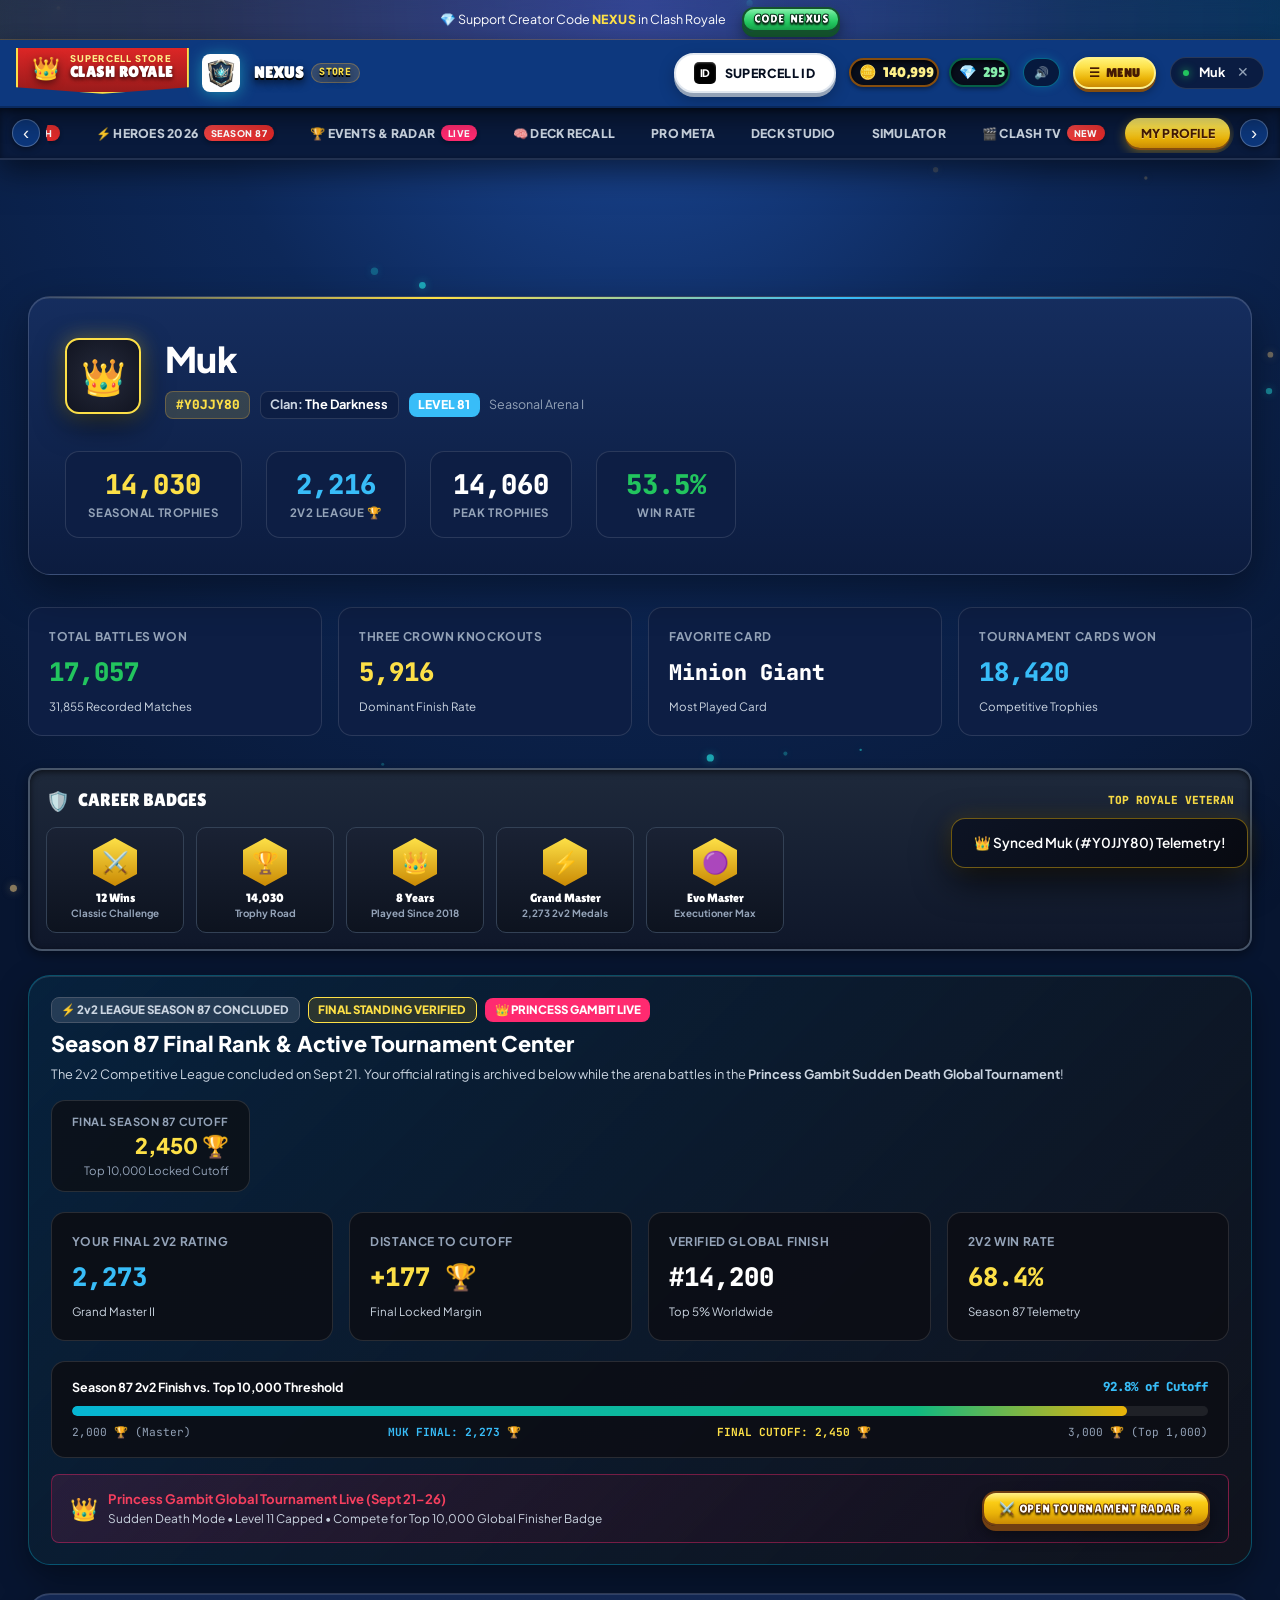
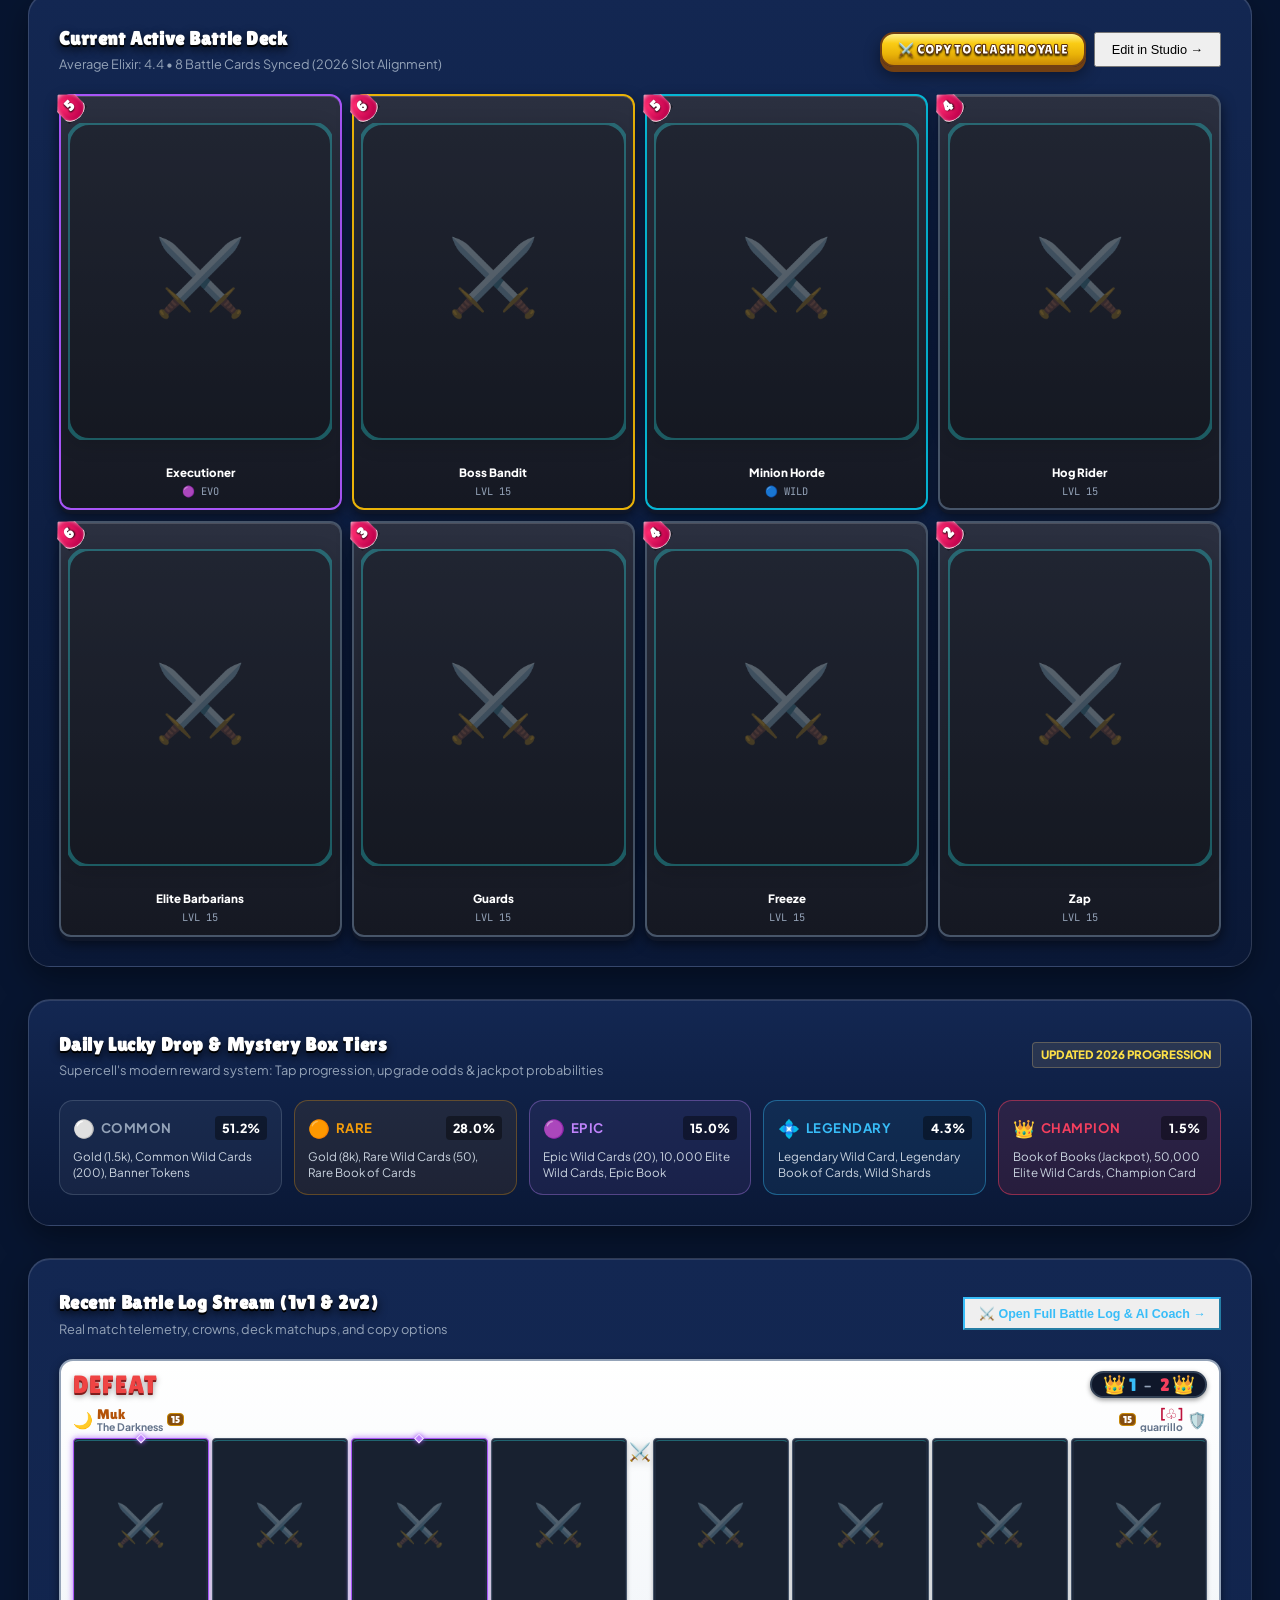
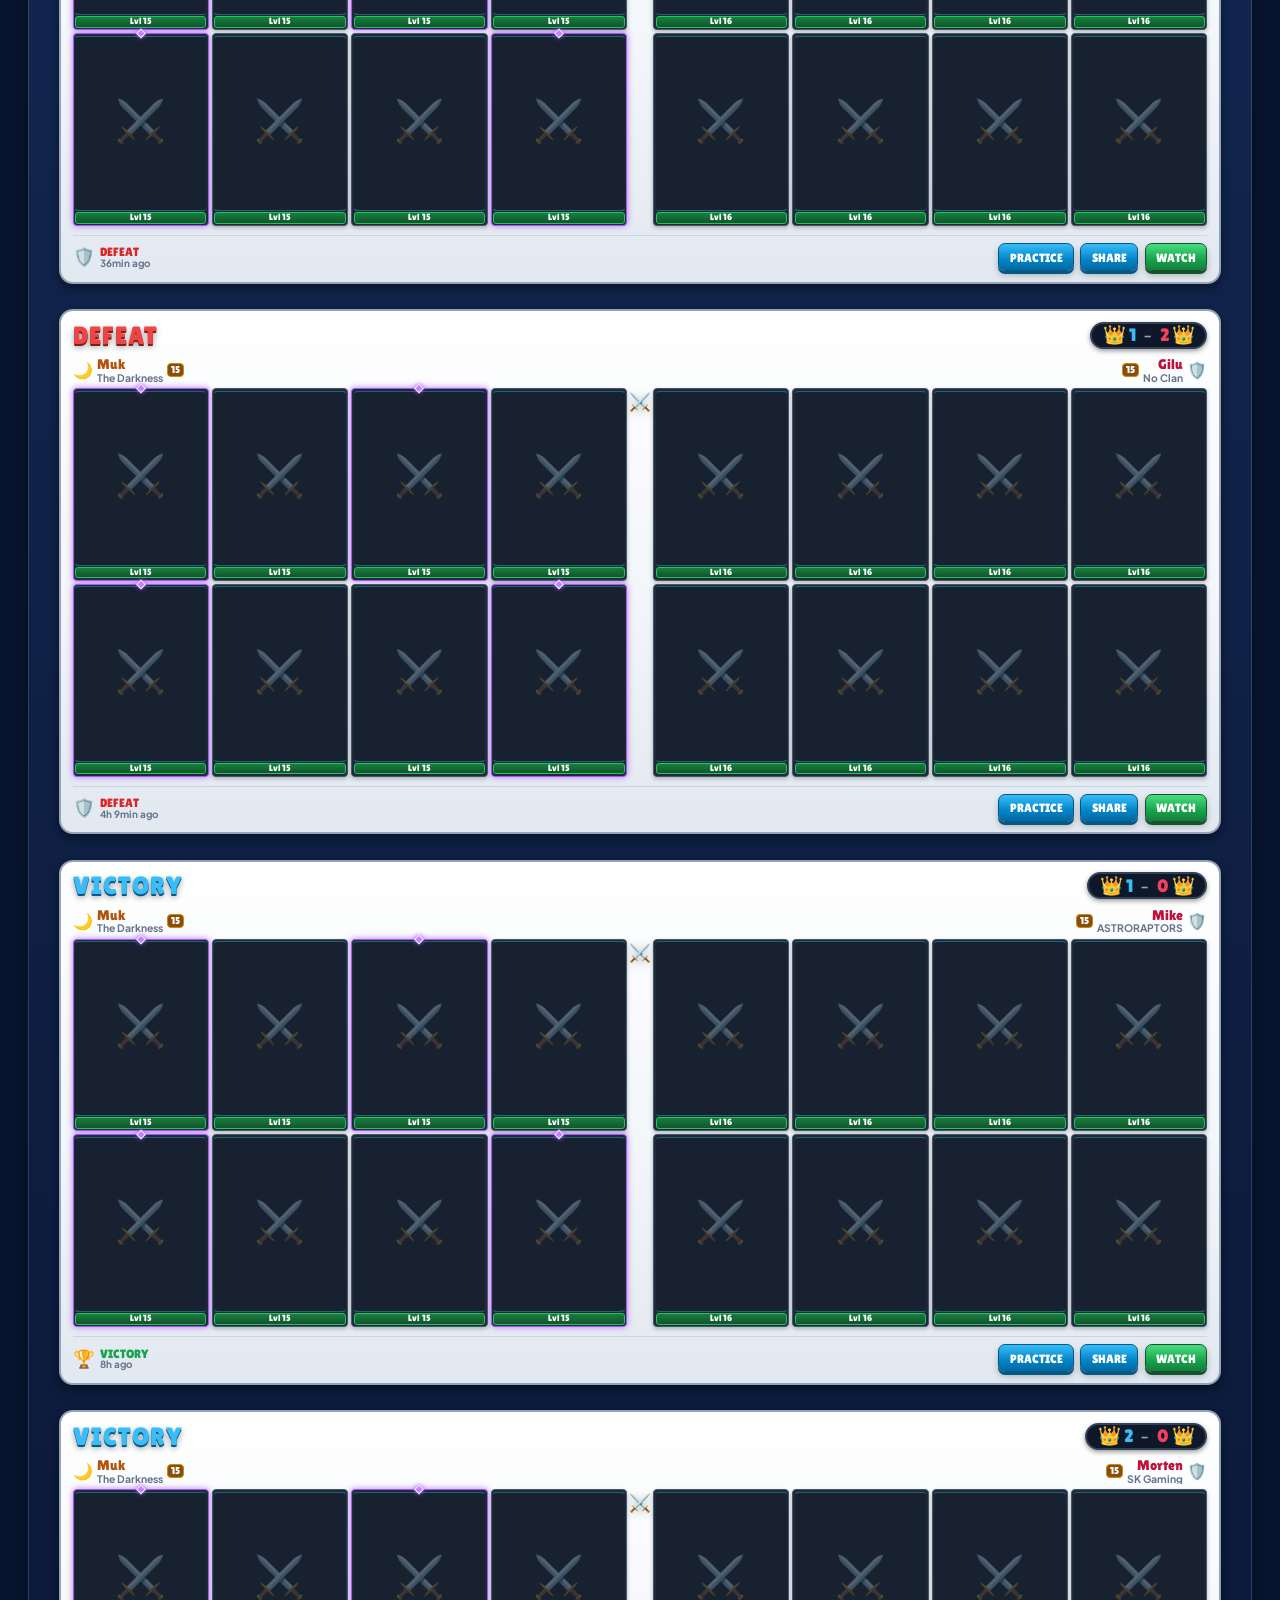
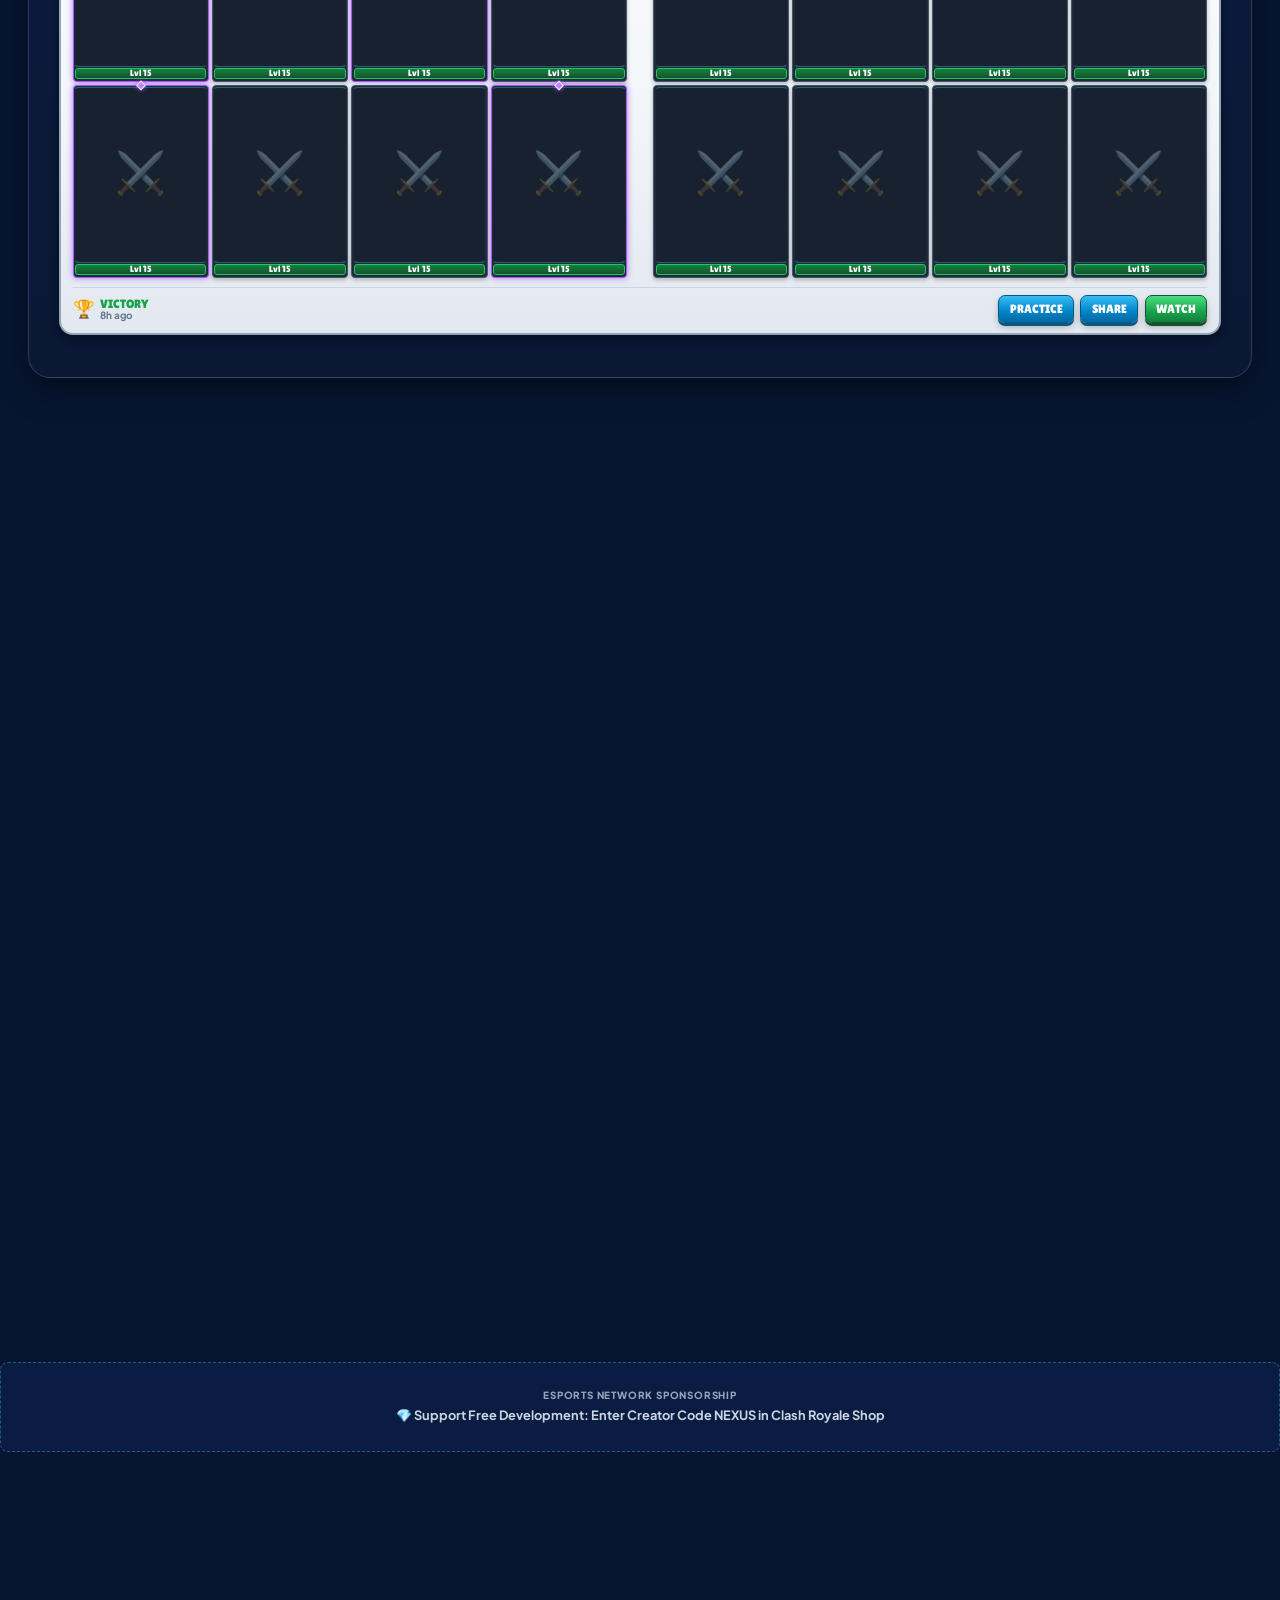
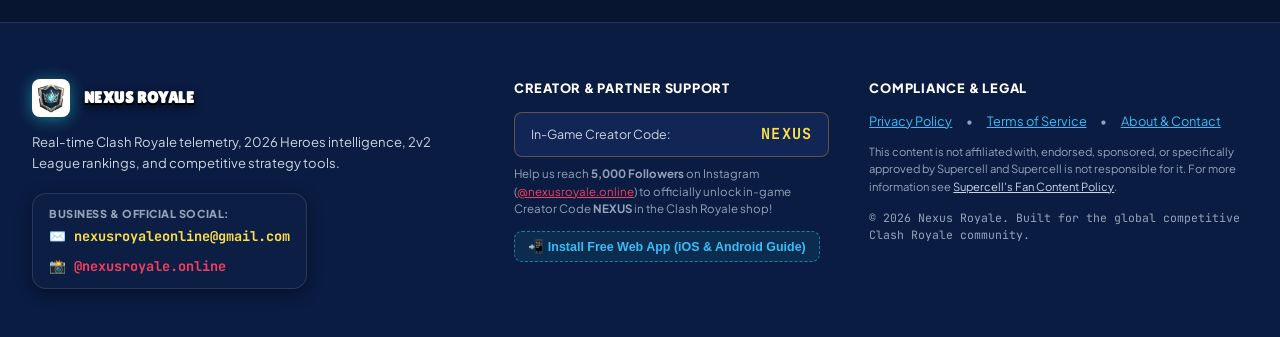
==== commit 39805b76: "fix(layout): remove top ad placeholders and tighten padding to eliminate top blank space block on al" ====
--- a/index.html
+++ b/index.html
@@ -332,20 +332,6 @@
   <!-- Dynamic Nav Spacer so page content never slips behind fixed header -->
   <div class="nav-spacer" id="nav-spacer"></div>
 
-  <!-- Top Esports Programmatic Ad Slot (NitroPay / Playwire 728x90) -->
-  <div class="ad-slot-leaderboard">
-    <div class="ad-label">Official Launch • Live at nexusroyale.online</div>
-    <div class="ad-content-box">⚡ Nexus Royale is Officially Live! Sync your Clash Royale profile & dominate the arena.</div>
-  </div>
-
-  <!-- Main Application Canvas --\>
-  <!-- ── Ezoic Ad: Top of Page ───────────────────────────────────────────── -->
-  <div style="text-align:center;min-height:90px;margin:0 auto 0.5rem;">
-    <script>
-      ezstandalone.cmd.push(function () { ezstandalone.showAds({}); });
-    </script>
-  </div>
-  <!-- ───────────────────────────────────────────────────────────────────── -->
   <main class="main-canvas">
 
     <!-- ======================================================== -->
--- a/styles.css
+++ b/styles.css
@@ -853,7 +853,7 @@
 .main-canvas {
   max-width: 1320px;
   margin: 0 auto;
-  padding: 2.5rem 2rem 5rem;
+  padding: 0.85rem 1.75rem 5rem;
   position: relative;
   z-index: 1;
 }
@@ -866,7 +866,7 @@
   grid-template-columns: 1.15fr 0.85fr;
   align-items: center;
   gap: 3rem;
-  margin: 1.5rem auto 3.5rem;
+  margin: 0.5rem auto 3rem;
   max-width: 1260px;
   background: linear-gradient(180deg, #132752 0%, #0a1836 100%);
   border: 1.5px solid rgba(255, 255, 255, 0.16);
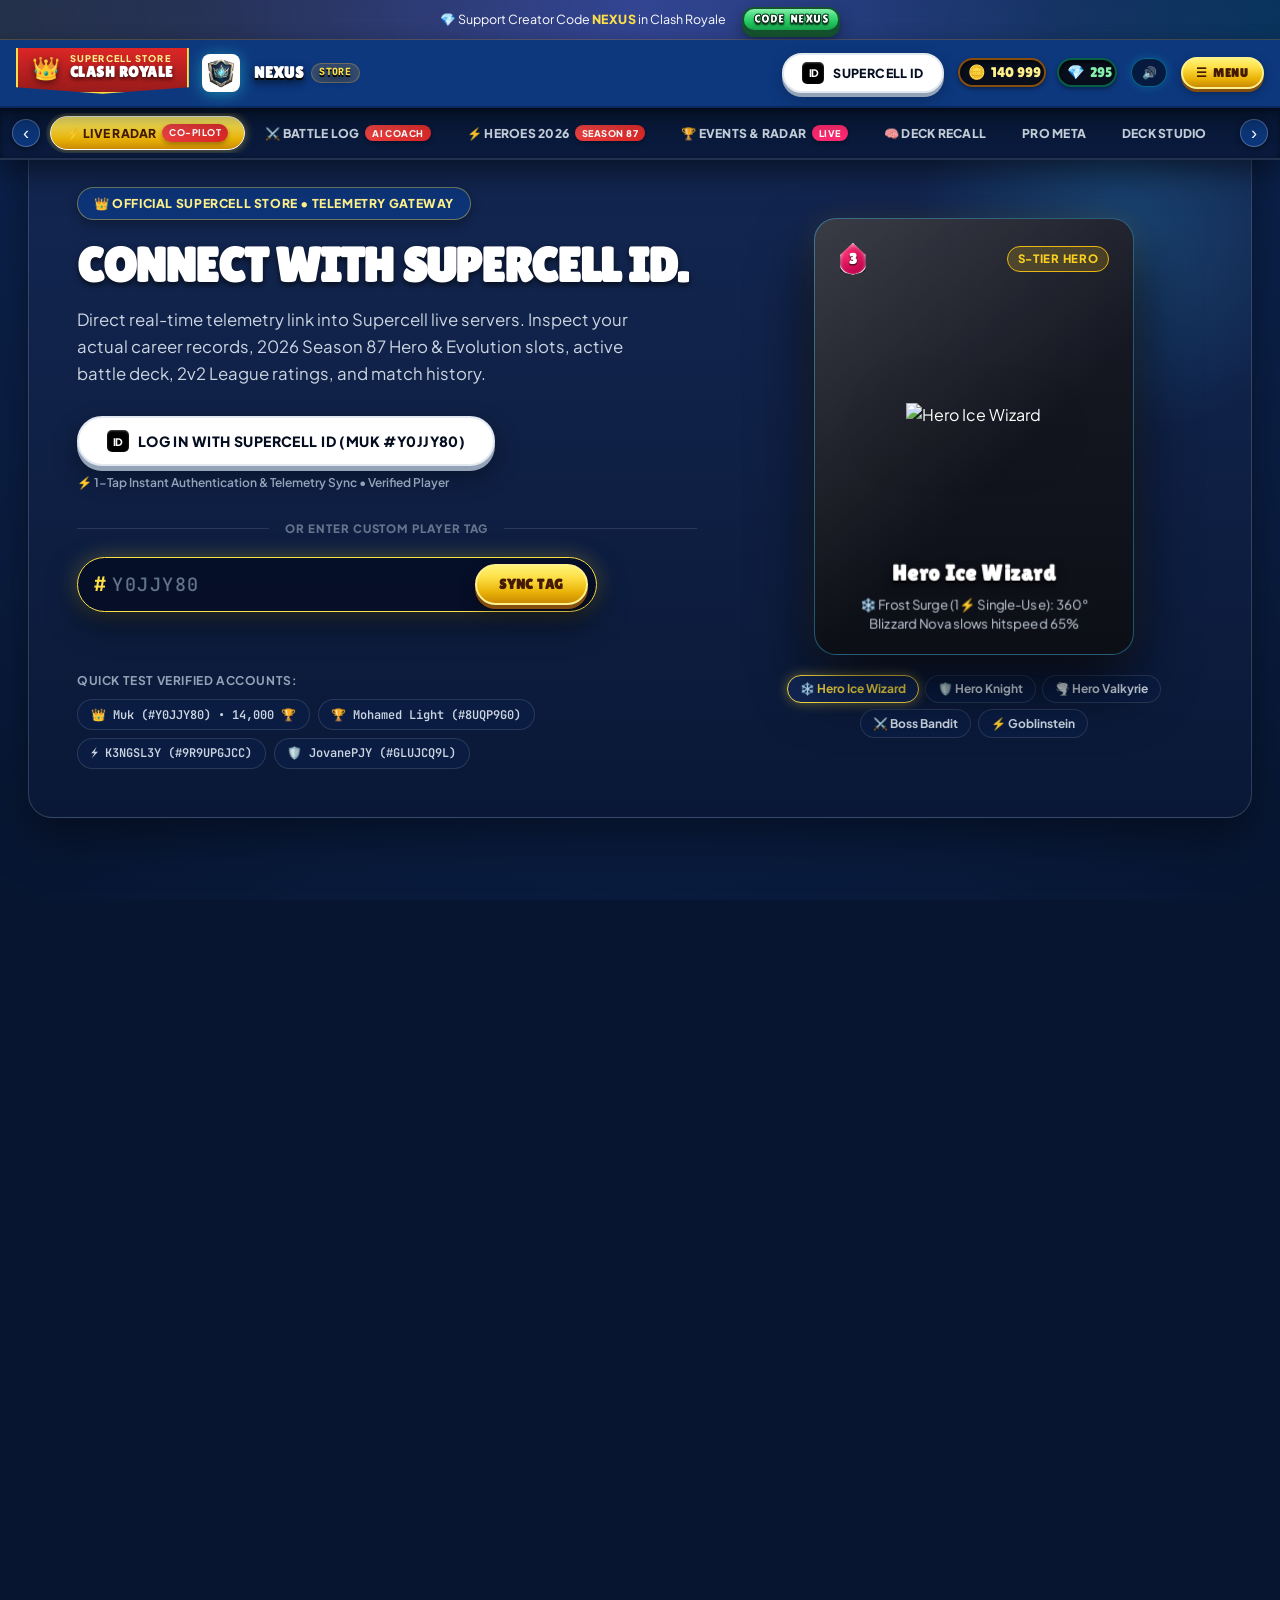
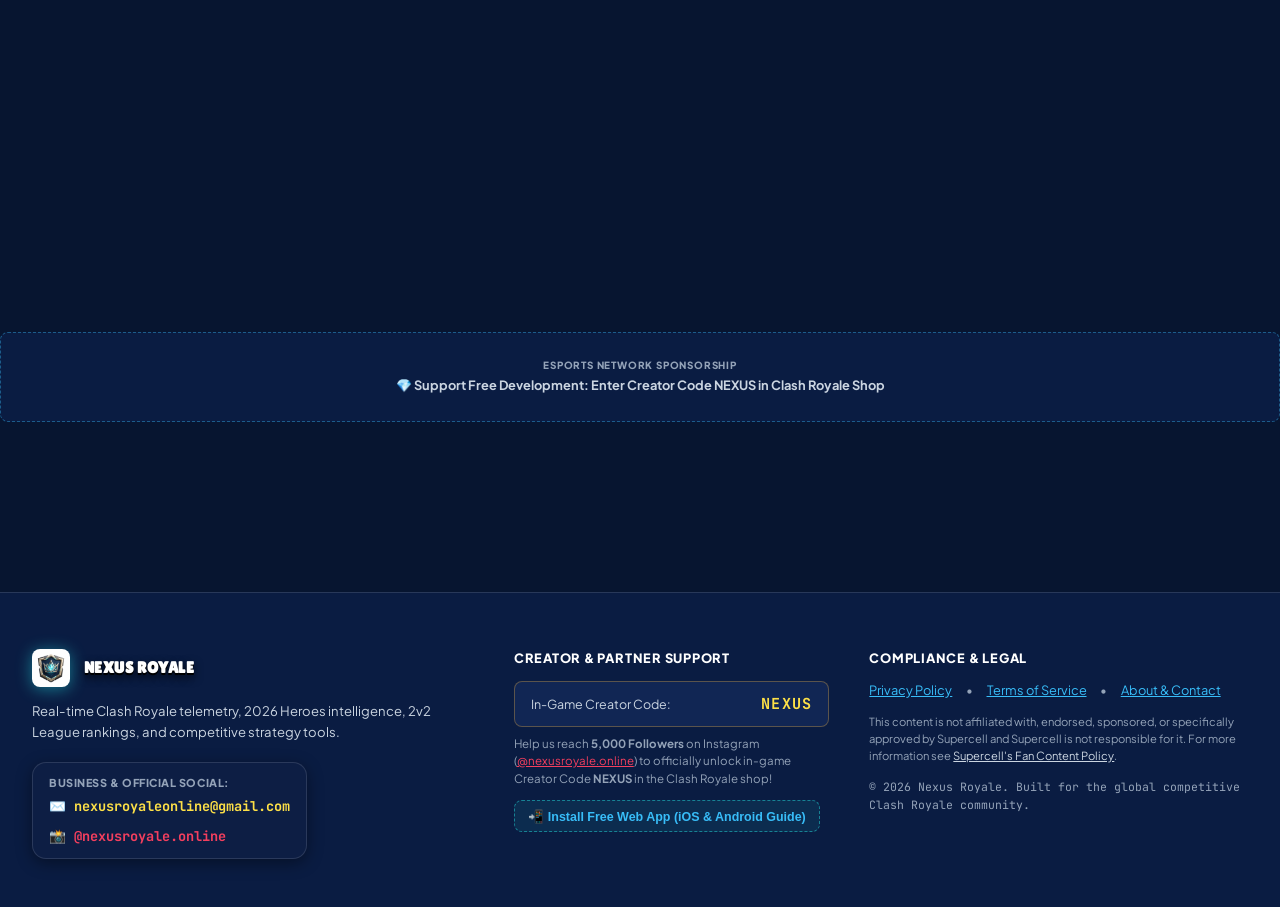
==== commit 85383456: "fix(cards): repair broken CDN URLs for Bandit, PEKKA, Zap, Poison, Electro Spirit, and add triple-la" ====
--- a/index.html
+++ b/index.html
@@ -391,7 +391,7 @@
             </div>
 
             <div class="hero-card-img-wrap">
-              <img id="stage-card-img" src="https://api-assets.clashroyale.com/cardheroes/300/W3dkw0HTw9n1jB-zbknY2w3wHuyuLxSRIAV5fUT1SEY.png" alt="Hero Ice Wizard" class="hero-card-img">
+              <img id="stage-card-img" src="https://api-assets.clashroyale.com/cardheroes/300/W3dkw0HTw9n1jB-zbknY2w3wHuyuLxSRIAV5fUT1SEY.png" alt="Hero Ice Wizard" class="hero-card-img" onerror="window.handleCardImgError && window.handleCardImgError(this, 'ice-wizard_hero')">
             </div>
 
             <div class="hero-card-footer">
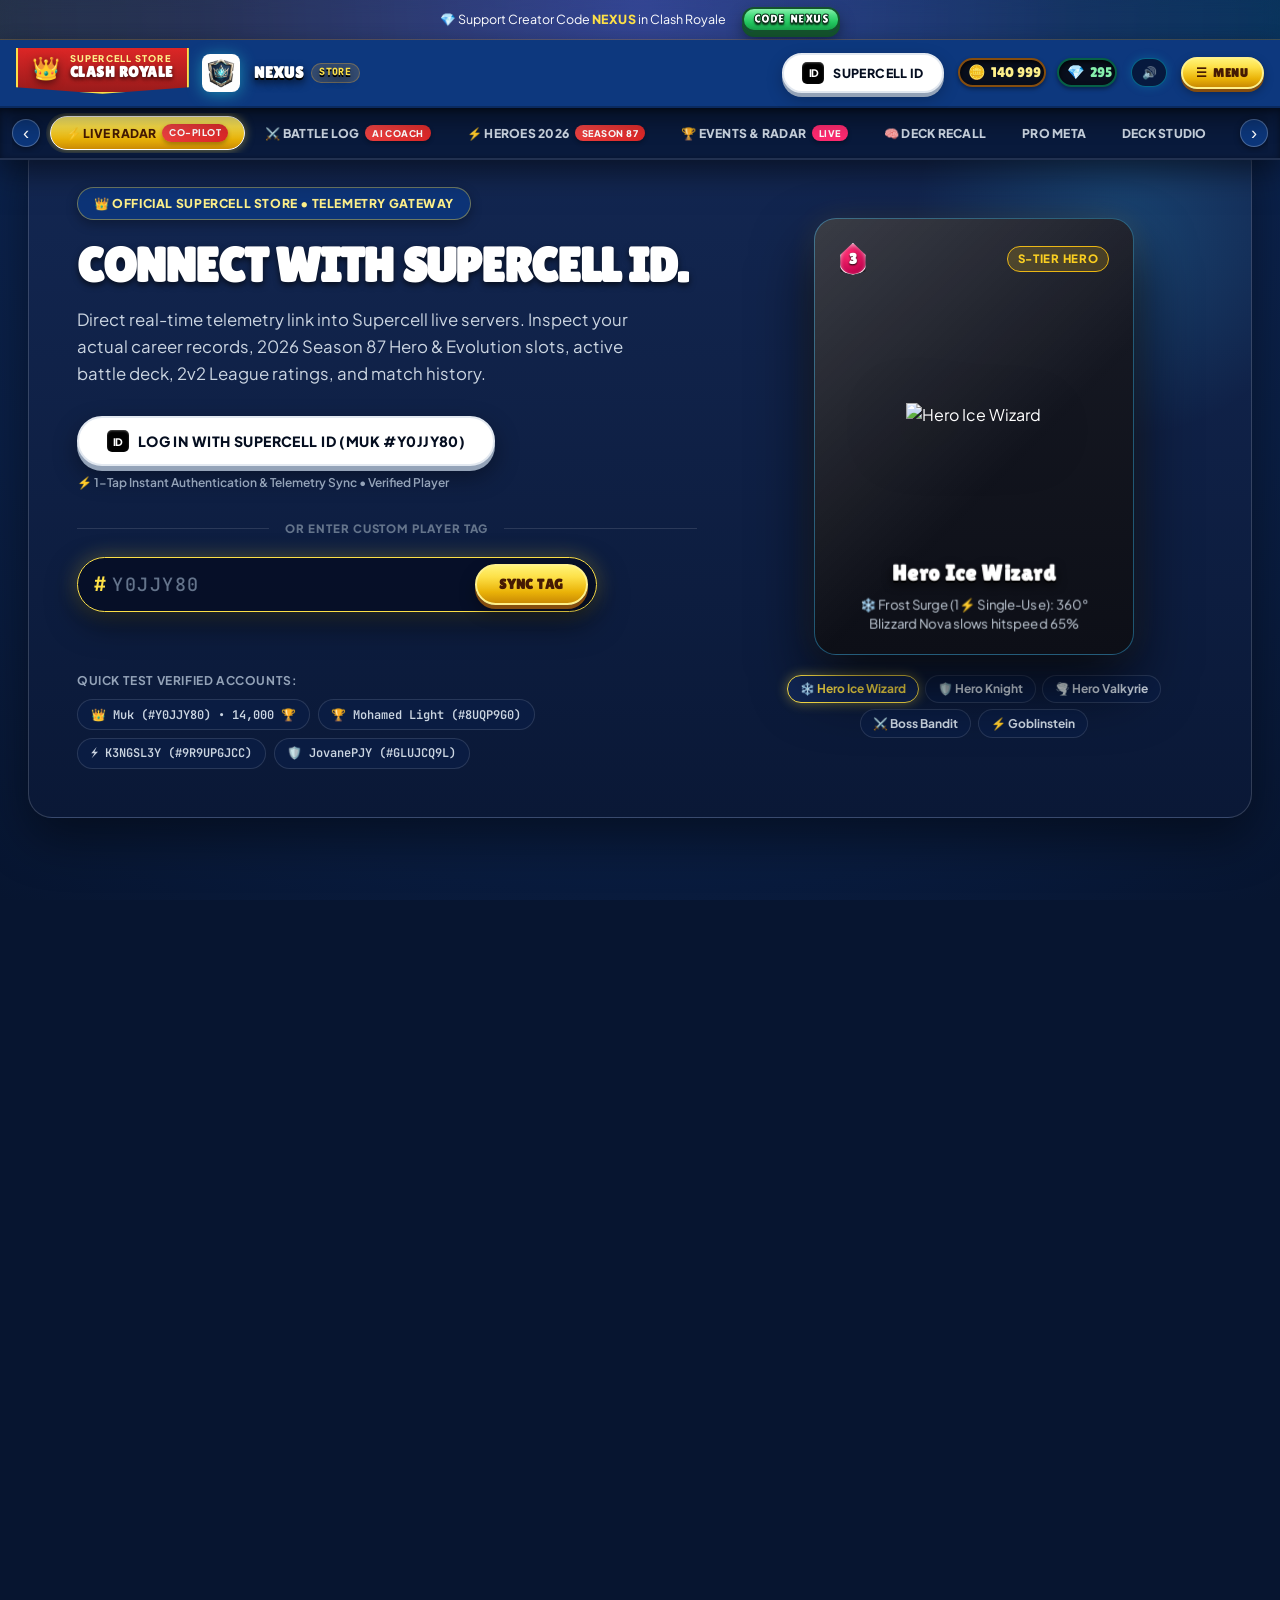
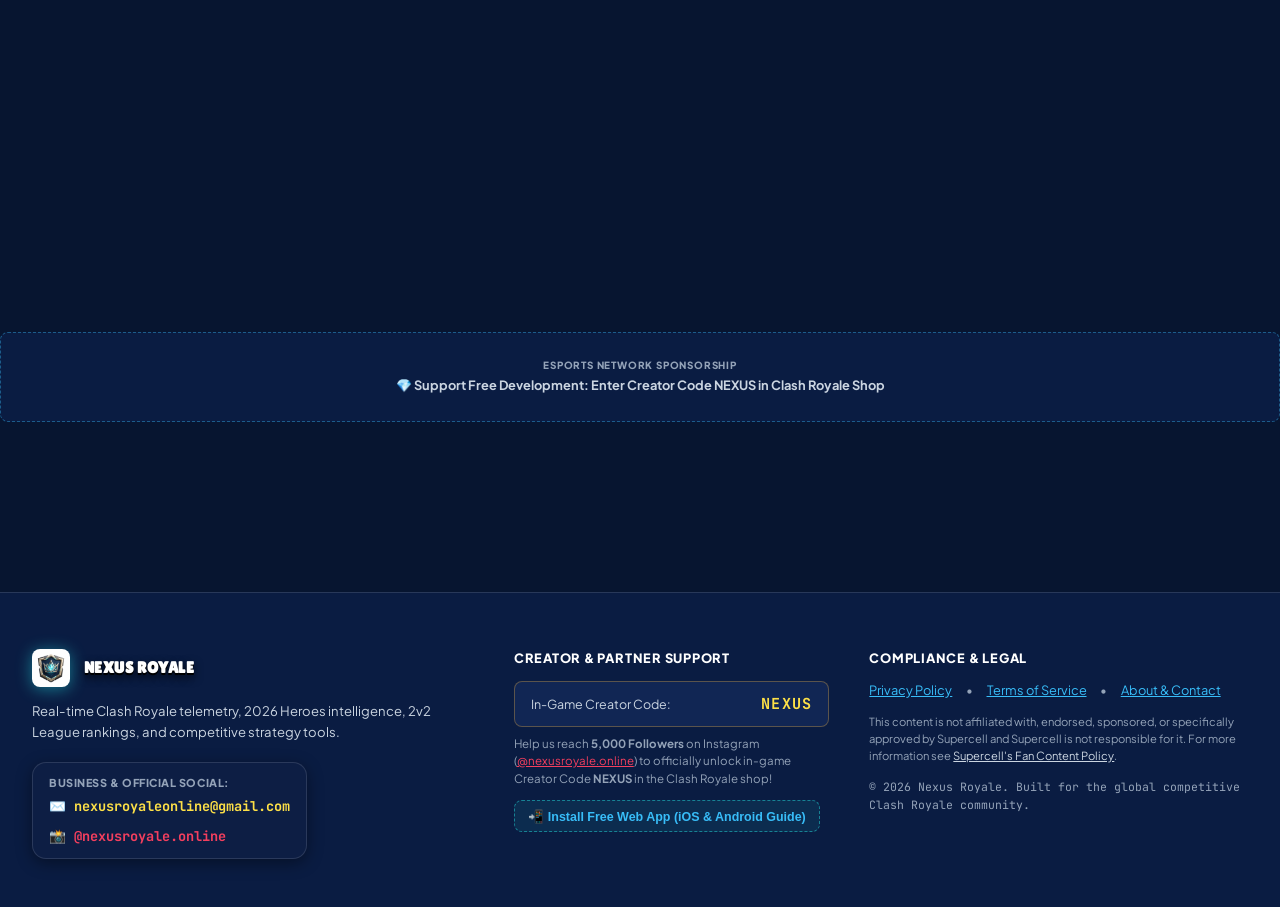
==== commit 6d9e5f45: "Fix login horizontal scroll shift, lock viewport layout, and normalize responsive menu sizing" ====
--- a/index.html
+++ b/index.html
@@ -226,7 +226,7 @@
           <button class="nav-btn" data-tab="studio">DECK STUDIO</button>
           <button class="nav-btn" data-tab="simulator">SIMULATOR</button>
           <button class="nav-btn" data-tab="videos">🎬 CLASH TV <span class="hot-tag">NEW</span></button>
-          <button class="nav-btn active" data-tab="account" id="nav-btn-account" style="display: none;">MY PROFILE</button>
+          <button class="nav-btn" data-tab="account" id="nav-btn-account" style="display: none;">MY PROFILE</button>
         </nav>
         <button type="button" class="nav-scroll-btn right" id="btn-nav-scroll-right" aria-label="Scroll Tabs Right" title="Scroll Tabs Right">›</button>
       </div>
--- a/styles.css
+++ b/styles.css
@@ -75,6 +75,7 @@
   touch-action: manipulation;
   width: 100% !important;
   max-width: 100% !important;
+  overflow-x: clip !important;
   overflow-x: hidden !important;
 }
 
@@ -103,6 +104,7 @@
 body {
   width: 100% !important;
   max-width: 100% !important;
+  overflow-x: clip !important;
   overflow-x: hidden !important;
   position: relative;
   background-color: #071530;
@@ -496,8 +498,9 @@
   top: 0;
   left: 0;
   right: 0;
-  width: 100vw;
+  width: 100%;
   max-width: 100%;
+  box-sizing: border-box;
   z-index: 10000;
   box-shadow: 0 10px 30px rgba(0, 0, 0, 0.55);
 }
@@ -534,6 +537,7 @@
   width: 100%;
   max-width: 1360px;
   position: relative;
+  overflow: hidden;
 }
 
 .sc-subnav-container .nav-links {
@@ -549,7 +553,8 @@
   background: transparent;
   border: none;
   box-shadow: none;
-  flex: 1;
+  flex: 1 1 0%;
+  min-width: 0;
 }
 
 .sc-subnav-container .nav-links::-webkit-scrollbar {
@@ -3050,7 +3055,9 @@
 /* 8. COMPREHENSIVE MOBILE & APP RESPONSIVE ENGINE     */
 /* =================================================== */
 html, body {
-  max-width: 100vw;
+  max-width: 100%;
+  width: 100%;
+  overflow-x: clip;
   overflow-x: hidden;
   -webkit-text-size-adjust: 100%;
   touch-action: manipulation;
@@ -3492,7 +3499,7 @@
   margin-top: 2px;
 }
 
-@media (max-width: 900px) {
+@media (max-width: 1120px) {
   /* 1. Header & Mobile App Top Bar */
   .creator-code-bar {
     padding: 0.25rem 0.75rem;
